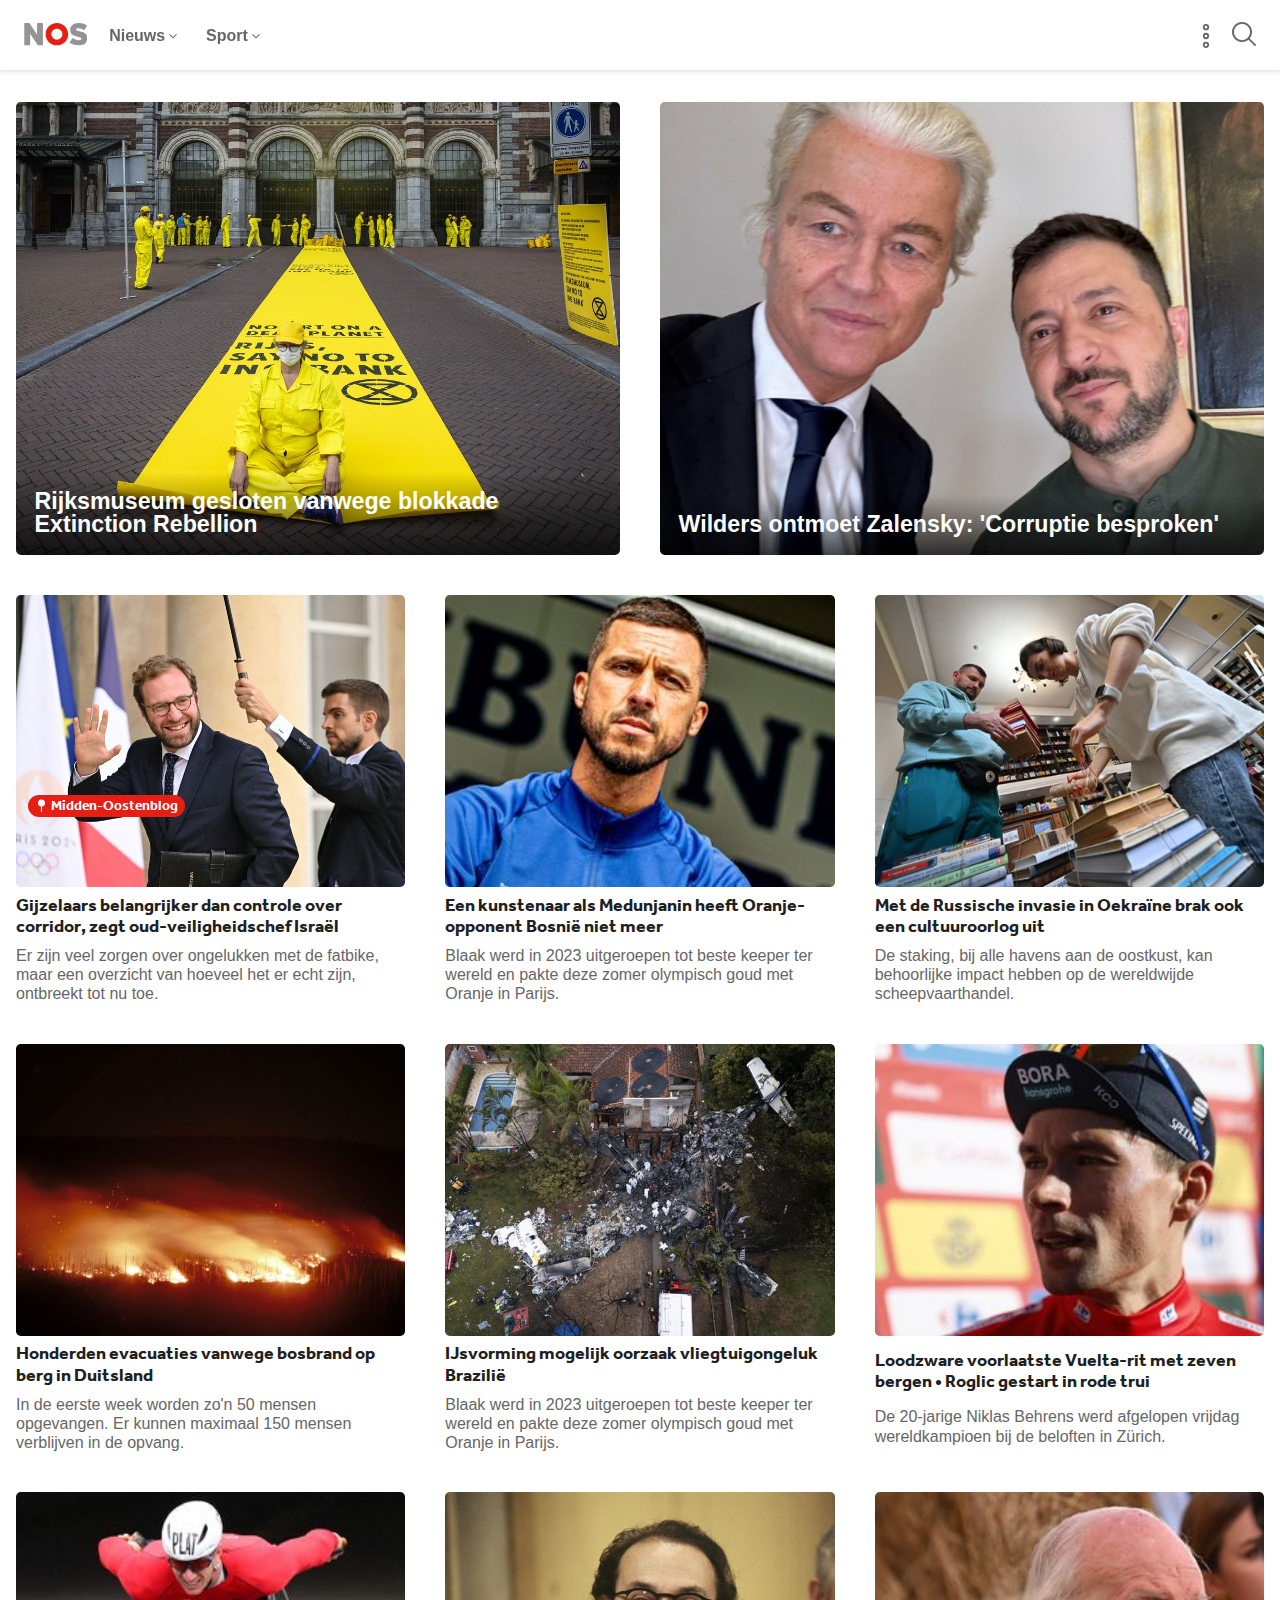
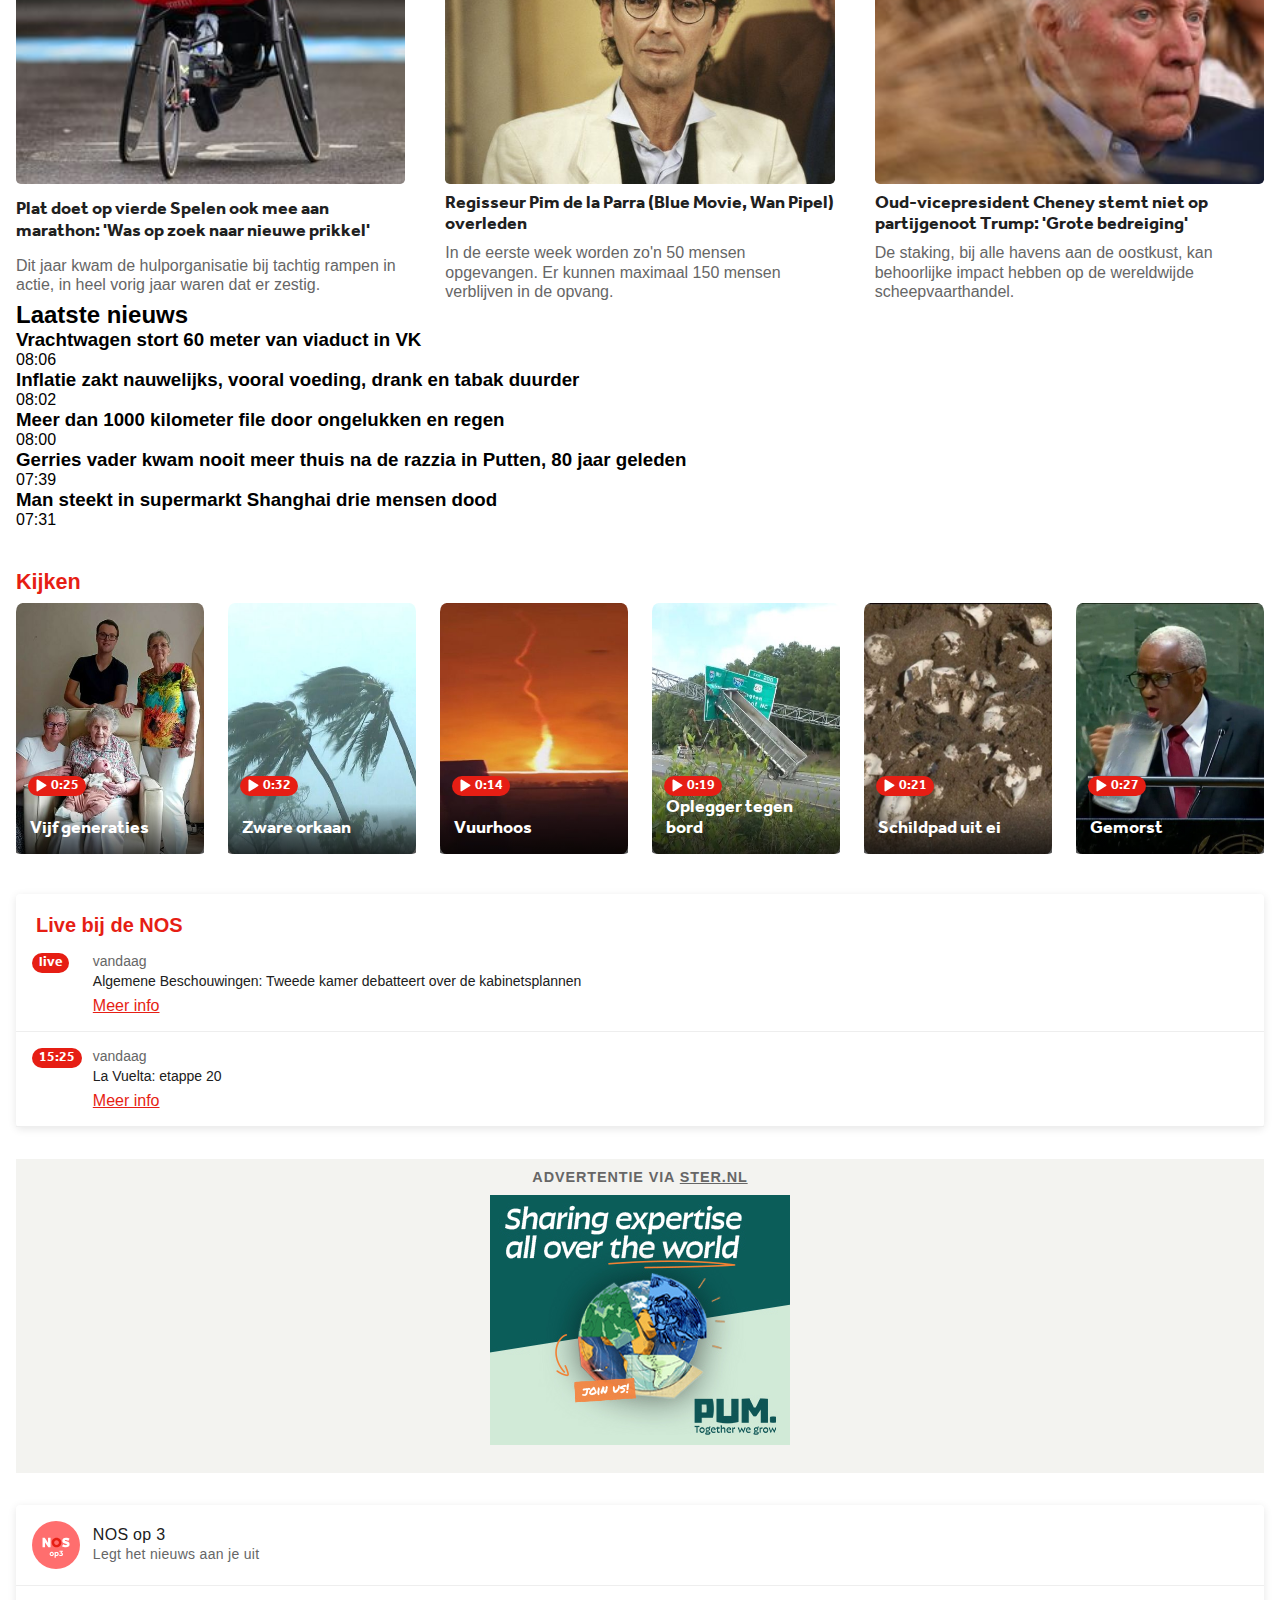
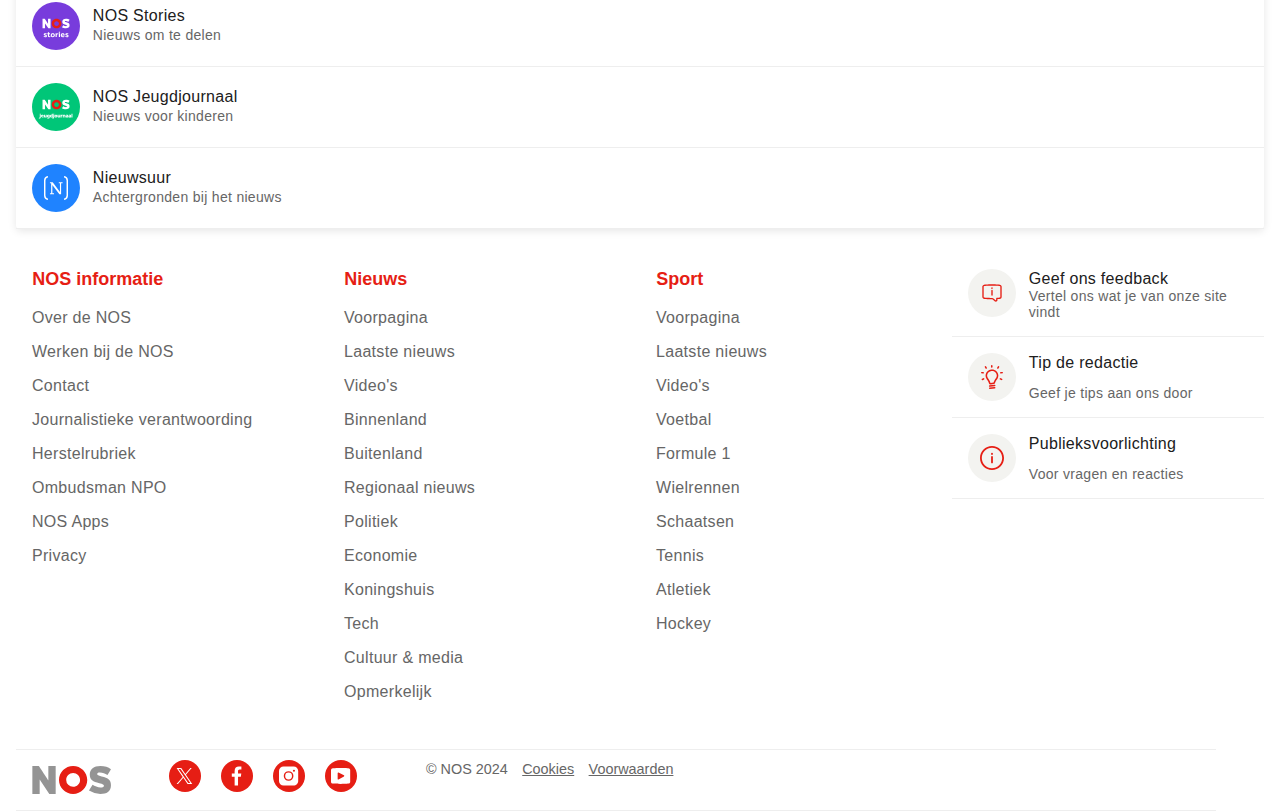
==== oefening.html @ d9c8d331 "weer dingen veranderd" ====
<!DOCTYPE html>
<html lang="nl">
<head>
    <meta charset="UTF-8">
    <meta name="author" content="Joep van der List" >
    <meta name="viewport" content="width=device-width, initial-scale=1.0">
    <link rel="stylesheet" href="styles/style.css">
    <link rel="stylesheet" href="styles/oefening.css">
    <script src="scripts/script.js" defer></script>
    <title>NOS Homepagina</title>
    <link href="https://static.nos.nl/img/favicon/favicon.ico" rel="shortcut icon">
</head>

<body>
    <header>
        <h1 class="visually-hidden">NOS</h1>
        <nav>
            <ul>
                <li>
                    <svg xmlns="http://www.w3.org/2000/svg" viewBox="0 0 79 28" aria-hidden="true"><g fill="none" fill-rule="evenodd"><path fill="currentColor" d="M78.94 18.93c0-5.31-2.57-6.91-9.32-8.54-3.46-.8-4.41-1.27-4.41-2.28 0-.96.53-1.66 2.76-1.66 2.72 0 5.1.93 7.48 2.55 0 0 3.15-5.01 3.49-5.87C76.2 1.12 72.92 0 68.35 0c-6.48 0-10.58 3.44-10.58 8.54 0 5.4 3.1 7.19 9.58 8.7 3.6.84 4.57 1.46 4.57 2.47 0 1.27-.85 1.74-3.5 1.74-2.49 0-5.9-1.36-7.85-2.71l-3.6 5.87a21.3 21.3 0 0 0 11.3 3.29c6.45 0 10.67-2.33 10.67-8.73"></path><path fill="#E61E14" d="M27 13.95C27 6.25 33.32 0 41.12 0s14.13 6.25 14.13 13.95S48.92 27.9 41.12 27.9 27 21.65 27 13.95m7.2 0c0-3.78 3.1-6.84 6.92-6.84 3.83 0 6.93 3.06 6.93 6.84s-3.1 6.84-6.93 6.84a6.89 6.89 0 0 1-6.93-6.84"></path><path fill="currentColor" d="M23.67 27.9V0h-7.33v14.35S6.88 0 6.82 0H.36v27.9h7.32V13.55l9.63 14.35z"></path></g></svg>
                </li>
                <li>
                    <button>Nieuws <svg xmlns="http://www.w3.org/2000/svg" viewBox="0 0 9 6" aria-hidden="true" class="sc-9d1a94f4-7 gypnLR"><path fill="currentColor" d="M4.179 4.865a.45.45 0 0 0 .606.034l.037-.034 3.045-3.08a.464.464 0 0 0 0-.65.45.45 0 0 0-.606-.034l-.037.034L4.5 3.89 1.776 1.135A.45.45 0 0 0 1.17 1.1l-.037.034a.464.464 0 0 0-.033.613l.033.037z"></path></svg></button>
                </li>
                <li>
                    <button>Sport<svg xmlns="http://www.w3.org/2000/svg" viewBox="0 0 9 6" aria-hidden="true" class="sc-9d1a94f4-7 gypnLR"><path fill="currentColor" d="M4.179 4.865a.45.45 0 0 0 .606.034l.037-.034 3.045-3.08a.464.464 0 0 0 0-.65.45.45 0 0 0-.606-.034l-.037.034L4.5 3.89 1.776 1.135A.45.45 0 0 0 1.17 1.1l-.037.034a.464.464 0 0 0-.033.613l.033.037z"></path></svg></button>
                </li>
            </ul>

            <ul>
                <li>
                    <svg xmlns="http://www.w3.org/2000/svg" viewBox="0 0 24 24" aria-hidden="true" class="sc-9d1a94f4-6 clptQJ"><path fill="currentColor" d="M3.13 8.87a3.13 3.13 0 1 1 0 6.26 3.13 3.13 0 0 1 0-6.26m8.87 0a3.13 3.13 0 1 1 0 6.26 3.13 3.13 0 0 1 0-6.26m8.87 0a3.13 3.13 0 1 1 0 6.26 3.13 3.13 0 0 1 0-6.26m-17.74 1.8a1.33 1.33 0 1 0 0 2.66 1.33 1.33 0 0 0 0-2.66m8.87 0a1.33 1.33 0 1 0 0 2.66 1.33 1.33 0 0 0 0-2.66m8.87 0a1.33 1.33 0 1 0 0 2.66 1.33 1.33 0 0 0 0-2.66"></path></svg>
                </li>
                <li>
                    <svg xmlns="http://www.w3.org/2000/svg" viewBox="0 0 24 24" aria-hidden="true" class="sc-9d1a94f4-5 hIPBis"><path fill="currentColor" fill-rule="nonzero" d="M10.04 0c5.545 0 10.04 4.495 10.04 10.04a10 10 0 0 1-2.333 6.435l5.99 5.992a.9.9 0 0 1-1.205 1.334l-.068-.061-5.992-5.99a10 10 0 0 1-6.432 2.33C4.495 20.08 0 15.585 0 10.04S4.495 0 10.04 0m0 1.8a8.241 8.241 0 0 0 0 16.48 8.241 8.241 0 0 0 0-16.48"></path></svg>
                </li>

            <!-- <ul>
                <li>
                    <a href="#">Voorpagina</a> 
                </li>
                <li>
                    <a href="#">Laatste nieuws</a> 
                </li>
                <li>
                    <a href="#">Video's</a>
                </li>
                <li>
                    <a href="#">Binnenland</a>
                </li>
                <li>
                    <a href="#">Buitenland</a>
                </li>
                <li>
                    <a href="#">Regionaal nieuws</a>
                </li>
                <li>
                    <a href="#">Politiek</a> 
                </li>
                <li>
                    <a href="#">Economie</a>
                </li>
                <li>
                    <a href="#">Koningshuis</a>
                </li>
                <li>
                    <a href="#">Tech</a>
                </li>
                <li>
                    <a href="#">Cultuur & media</a>
                </li>
                <li>
                    <a href="#">Opmerkelijk</a>
                </li>
            </ul>
            <ul>
                <li>
                    <a href="#">Voorpagina</a> 
                </li>
                <li>
                    <a href="#">Laatste nieuws</a> 
                </li>
                <li>
                    <a href="#">Video's</a>
                </li>
                <li>
                    <a href="#">Voetbal</a>
                </li>
                <li>
                    <a href="#">Formule 1</a>
                </li>
                <li>
                    <a href="#">Wielrennen</a>
                </li>
                <li>
                    <a href="#">Schaatsen</a> 
                </li>
                <li>
                    <a href="#">Tennis</a>
                </li>
                <li>
                    <a href="#">Atletiek</a>
                </li>
                <li>
                    <a href="#">Hockey</a>
                </li>
            </ul>
            <ul>
                <li>
                    <a href="#">Live</a>
                </li>
                <li>
                    <a href="#">Programma's</a>
                </li>
                <li>
                    <a href="#">Weer</a>
                </li>
            </ul>
        </nav> -->
    </header>

    <main>
        <!-- Alle artikelen -->
        <section>
            <ul>
                <!-- deel 1 -->
                <li>
                    <h2>Rijksmuseum gesloten vanwege blokkade Extinction Rebellion</h2>
                    <img src="images/rijksmuseum_nos.jpg" alt="Rijksmuseum gelsoten door Extinction Rebellion">
                </li>


                <!-- deel 2 -->
                <li>
                    <h2>Wilders ontmoet Zalensky: 'Corruptie besproken'</h2>
                    <img src="images/geertw_zelensky_kleiner.jpg" alt="Wilders samen met Zalensky">
                </li>

                <li>
                    <h2>Gijzelaars belangrijker dan controle over corridor, zegt oud-veiligheidschef Israël</h2>
                    <p>Er zijn veel zorgen over ongelukken met de fatbike, maar een overzicht van hoeveel het er echt zijn, ontbreekt tot nu toe.</p>
                    <p><svg xmlns="http://www.w3.org/2000/svg" viewBox="0 0 26 26"><path fill="currentColor" d="M13 1a7 7 0 0 1 1.17 13.9v10.6h-2.34V14.9A7 7 0 0 1 13 1"></path></svg>Midden-Oostenblog</p>
                    <img src="images/macron_nos.jpg" alt="oud-veiligheidschef Israël bij kaart van Gaza">
                </li>
                
                
                <!-- deel 3 -->
                <li>
                    <h2>Een kunstenaar als Medunjanin heeft Oranje-opponent Bosnië niet meer</h2>
                    <p>Blaak werd in 2023 uitgeroepen tot beste keeper ter wereld en pakte deze zomer olympisch goud met Oranje in Parijs.</p>
                    <img src="images/medunjanin_bosnie_nos.jpg" alt="Een foto van kunstenaar Medujanin"> 
                </li>

                <li>
                    <h2>Met de Russische invasie in Oekraïne brak ook een cultuuroorlog uit</h2>
                    <p>De staking, bij alle havens aan de oostkust, kan behoorlijke impact hebben op de wereldwijde scheepvaarthandel.</p>
                    <img src="images/rus_oek_nos.jpg" alt="Een foto van 2 mensen die boeken lezen" >
                </li>

                <li>
                    <h2>Honderden evacuaties vanwege bosbrand op berg in Duitsland</h2>
                    <p>In de eerste week worden zo'n 50 mensen opgevangen. Er kunnen maximaal 150 mensen verblijven in de opvang.</p>
                    <img src="images/bosbrand_du_nos.jpg" alt="hoge vlammen van de bosbrand" >
                </li>

                <li>
                    <h2>IJsvorming mogelijk oorzaak vliegtuigongeluk Brazilië</h2>
                    <p>Blaak werd in 2023 uitgeroepen tot beste keeper ter wereld en pakte deze zomer olympisch goud met Oranje in Parijs.</p>
                    <img src="images/vliegtuig_bra_nos.jpg" alt="Een kapot huis door het neerstorten van een vliegtuig">
                </li>

                <li>
                    <h2>Loodzware voorlaatste Vuelta-rit met zeven bergen • Roglic gestart in rode trui</h2>
                    <p>De 20-jarige Niklas Behrens werd afgelopen vrijdag wereldkampioen bij de beloften in Zürich.</p>
                    <img src="images/vuelta_rit_nos.jpg" alt="Roglic in de rode trui">
                </li>
            
                <li>
                    <h2>Plat doet op vierde Spelen ook mee aan marathon: 'Was op zoek naar nieuwe prikkel'</h2>
                    <p>Dit jaar kwam de hulporganisatie bij tachtig rampen in actie, in heel vorig jaar waren dat er zestig.</p>
                    <img src="images/plat_parspelen_nos.jpg" alt="Plat tijdens zijn marathon">
                </li>

                <li>
                    <h2>Regisseur Pim de la Parra (Blue Movie, Wan Pipel) overleden</h2>
                    <p>In de eerste week worden zo'n 50 mensen opgevangen. Er kunnen maximaal 150 mensen verblijven in de opvang.</p>
                    <img src="images/pim_de_la_parra_nos.jpg" alt="een foto van regisseur Pim de la Parra">
                </li>

                <li>
                    <h2>Oud-vicepresident Cheney stemt niet op partijgenoot Trump: 'Grote bedreiging'</h2>
                    <p>De staking, bij alle havens aan de oostkust, kan behoorlijke impact hebben op de wereldwijde scheepvaarthandel.</p>
                    <img src="images/vicepresident_nos.jpg" alt="Oud-vicepresident Cheney">
                </li>
            </ul>
        </section>

        <!-- Laatste Nieuws -->
        <section>
            <h2>Laatste nieuws</h2>
            <ul>
                <li>
                    <h3>Vrachtwagen stort 60 meter van viaduct in VK</h3>
                    <p>08:06</p>
                </li>
                
                <li>
                    <h3>Inflatie zakt nauwelijks, vooral voeding, drank en tabak duurder</h3>
                    <p>08:02</p>
                </li>
                
                <li>
                    <h3>Meer dan 1000 kilometer file door ongelukken en regen</h3>
                    <p>08:00</p>
                </li>

                <li>
                    <h3>Gerries vader kwam nooit meer thuis na de razzia in Putten, 80 jaar geleden</h3>
                    <p>07:39</p>
                </li>

                <li>
                    <h3>Man steekt in supermarkt Shanghai drie mensen dood</h3>
                    <p>07:31</p>
                </li>

            </ul>
        </section>

        <!-- Video's -->
        <section>
            <h2>Kijken</h2>
            <ul>
                <li>
                    <h2>Vijf generaties</h2>
                    <p><svg xmlns="http://www.w3.org/2000/svg" viewBox="0 0 26 26" aria-hidden="true"><path fill="currentColor" d="M22.3 11.76 5.34 1.23C4.33.61 3 1.31 3 2.47v21.06c0 1.16 1.33 1.86 2.33 1.24L22.3 14.24c.93-.58.93-1.9 0-2.47"></path></svg>0:25</p>
                    <img src="images/vid1_5gen_nos.jpg" alt="Een foto van een gezin">
                </li>
                <li>
                    <h2>Zware orkaan</h2>
                    <p><svg xmlns="http://www.w3.org/2000/svg" viewBox="0 0 26 26" aria-hidden="true"><path fill="currentColor" d="M22.3 11.76 5.34 1.23C4.33.61 3 1.31 3 2.47v21.06c0 1.16 1.33 1.86 2.33 1.24L22.3 14.24c.93-.58.93-1.9 0-2.47"></path></svg>0:32</p>
                    <img src="images/vid2_orkaan_nos.jpg" alt="Een oorkaan">
                </li>
                <li>
                    <h2>Vuurhoos</h2>
                    <p><svg xmlns="http://www.w3.org/2000/svg" viewBox="0 0 26 26" aria-hidden="true"><path fill="currentColor" d="M22.3 11.76 5.34 1.23C4.33.61 3 1.31 3 2.47v21.06c0 1.16 1.33 1.86 2.33 1.24L22.3 14.24c.93-.58.93-1.9 0-2.47"></path></svg>0:14</p>
                    <img src="images/vid3_vuurhoos_nos.jpg" alt="Vuurhoos">
                </li>
                <li>
                    <h2>Oplegger tegen bord</h2>
                    <p><svg xmlns="http://www.w3.org/2000/svg" viewBox="0 0 26 26" aria-hidden="true"><path fill="currentColor" d="M22.3 11.76 5.34 1.23C4.33.61 3 1.31 3 2.47v21.06c0 1.16 1.33 1.86 2.33 1.24L22.3 14.24c.93-.58.93-1.9 0-2.47"></path></svg>0:19</p>
                    <img src="images/vid4_tegen_bord_nos.jpg" alt="Gecrashde oplegger">
                </li>
                <li>
                    <h2>Schildpad uit ei</h2>
                    <p><svg xmlns="http://www.w3.org/2000/svg" viewBox="0 0 26 26" aria-hidden="true"><path fill="currentColor" d="M22.3 11.76 5.34 1.23C4.33.61 3 1.31 3 2.47v21.06c0 1.16 1.33 1.86 2.33 1.24L22.3 14.24c.93-.58.93-1.9 0-2.47"></path></svg>0:21</p>
                    <img src="images/vid5_schildpad_ei_nos.jpg" alt="Schildpad eieren op het strand">
                </li>  
                <li>
                    <h2>Gemorst</h2>
                    <p><svg xmlns="http://www.w3.org/2000/svg" viewBox="0 0 26 26" aria-hidden="true"><path fill="currentColor" d="M22.3 11.76 5.34 1.23C4.33.61 3 1.31 3 2.47v21.06c0 1.16 1.33 1.86 2.33 1.24L22.3 14.24c.93-.58.93-1.9 0-2.47"></path></svg>0:27</p>
                    <img src="images/vid6_gemorst.jpg" alt="Meneer die water uit een kan drinkt">
                </li>  
            </ul>
        </section>

        <!-- Live bij de NOS -->
        <section>
            <h2>Live bij de NOS</h2>
            <ul>
                <li>
                    <h3>Algemene Beschouwingen: Tweede kamer debatteert over de kabinetsplannen</h3>
                    <p>live</p>
                    <p>vandaag</p>
                    <a href="#">Meer info</a>
                </li>

            </ul>
            <ul>
                <li>
                    <h3>La Vuelta: etappe 20</h3>
                    <p>15:25</p>
                    <p>vandaag</p>
                    <a href="#">Meer info</a>
                </li>

            </ul>
        </section>

        <!-- Reclame -->
        <section>
            <ul>
                <li>
                    <h2>Advertentie via <a href="https://ster.nl">STER.NL</a></h2>
                </li>
                <li>
                    <img src="images/reclame_nos.jpg" alt="Reclame van PUM">
                </li>
            </ul>
        </section>

        <!-- Ander NOS nieuws -->
        <section>
            <ul>
                <li>   
                    <h2>Legt het nieuws aan je uit</h2>
                    <svg xmlns="http://www.w3.org/2000/svg" viewBox="0 0 60 60"><g fill="none" fill-rule="evenodd"><circle cx="30" cy="30" r="30" fill="#FF6E6E"></circle><path fill="#FFF" d="M24.674 42.545q.286 0 .507-.11.222-.111.375-.302.153-.19.227-.427t.074-.49q0-.255-.074-.491a1.2 1.2 0 0 0-.227-.422 1.15 1.15 0 0 0-.375-.296q-.222-.11-.507-.11c-.285 0-.361.036-.513.11a1.1 1.1 0 0 0-.375.296 1.4 1.4 0 0 0-.227.422 1.5 1.5 0 0 0-.079.49 1.5 1.5 0 0 0 .306.918q.15.191.375.301.228.111.513.111m-2.664-1.33q0-.548.196-1.029.195-.48.544-.839.348-.358.84-.564.49-.206 1.083-.206c.593 0 .754.069 1.078.206a2.5 2.5 0 0 1 1.378 1.404q.196.48.196 1.029t-.196 1.028q-.195.48-.544.84-.348.357-.834.569-.486.21-1.078.211c-.592.001-.756-.07-1.083-.211a2.54 2.54 0 0 1-1.384-1.409 2.7 2.7 0 0 1-.196-1.028m7.736 1.171q.295.2.876.2.56 0 .883-.374.321-.375.322-.998 0-.242-.058-.475a1.3 1.3 0 0 0-.18-.406.9.9 0 0 0-.317-.28q-.195-.105-.48-.105-.255 0-.45.095a1 1 0 0 0-.327.253 1.234 1.234 0 0 0-.27.771v1.319zm-1.511-3.641h1.458q.02.137.031.269l.022.269q.243-.306.623-.47.38-.162.792-.163.54 0 .951.211.412.211.687.565.274.353.412.812t.137.945q0 .686-.232 1.193a2.5 2.5 0 0 1-.602.833q-.37.327-.835.486t-.92.158q-.359 0-.59-.064a8 8 0 0 1-.423-.126v2.142h-1.511zm6.392 3.229q.328.285.67.438.344.153.756.153.486 0 .808-.264.323-.263.323-.738a.97.97 0 0 0-.249-.655q-.247-.285-.787-.285-.2 0-.375.037a1.5 1.5 0 0 0-.27.08l-.39-.623 1.7-1.741h-2.482v-1.32h4.184v1.088l-1.384 1.561q.792.148 1.2.665.406.517.406 1.298 0 .528-.217.94a2.1 2.1 0 0 1-.576.69q-.36.28-.829.428-.47.148-.977.148a3.7 3.7 0 0 1-1.326-.222 3.2 3.2 0 0 1-1.01-.601zm12.346-12.862c0-2.277-1.107-2.963-4.012-3.658-1.485-.348-1.897-.547-1.897-.978 0-.413.23-.712 1.188-.712 1.172 0 2.195.398 3.219 1.093 0 0 1.359-2.15 1.502-2.517C45.8 21.481 44.381 21 42.417 21c-2.79 0-4.555 1.474-4.555 3.66 0 2.318 1.337 3.08 4.126 3.726 1.551.364 1.964.629 1.964 1.059 0 .547-.363.746-1.502.746-1.073 0-2.541-.58-3.383-1.16l-1.551 2.517c1.204.795 3.003 1.408 4.868 1.408 2.773 0 4.59-.996 4.59-3.743"></path><path fill="#E61E14" d="M24.619 26.978c0-3.302 2.721-5.978 6.079-5.978s6.08 2.676 6.08 5.978-2.723 5.978-6.08 5.978-6.08-2.676-6.08-5.978m3.098 0c0-1.62 1.335-2.933 2.982-2.933s2.982 1.314 2.982 2.933c0 1.62-1.335 2.933-2.982 2.933s-2.982-1.313-2.982-2.933"></path><path fill="#FFF" d="M23.185 32.956V21h-3.151v6.149S15.961 21 15.935 21h-2.78v11.956h3.153v-6.149l4.142 6.15h2.736z"></path></g></svg>         
                    <a href="#">NOS op 3</a> 
                    
                <li>
                    <h2>Nieuws om te delen</h2>
                    <svg xmlns="http://www.w3.org/2000/svg" viewBox="0 0 60 60"><g fill="none" fill-rule="evenodd"><circle cx="30" cy="30" r="30" fill="#783CDC"></circle><path fill="#FFF" d="M15.132 42.408q.237.213.624.355.387.143.748.143.33 0 .547-.082a.31.31 0 0 0 .216-.314.3.3 0 0 0-.046-.168.44.44 0 0 0-.17-.142 2 2 0 0 0-.346-.137 12 12 0 0 0-.562-.162 4 4 0 0 1-.552-.188 2 2 0 0 1-.485-.29 1.3 1.3 0 0 1-.34-.416 1.2 1.2 0 0 1-.13-.568q0-.335.155-.604.155-.27.428-.467.275-.197.65-.305.376-.105.81-.106.62 0 1.084.137t.856.401l-.63.964a3.3 3.3 0 0 0-.541-.274 1.9 1.9 0 0 0-.686-.121q-.34 0-.495.096t-.155.259q0 .233.32.345t.866.254q.744.202 1.078.558.336.356.336.944 0 .396-.18.68-.181.285-.486.472a1.9 1.9 0 0 1-.69.279q-.388.09-.79.091-.65 0-1.228-.172t-.938-.528zm4.735-2.142h-.763V39.12h.763v-1.44h1.486v1.44H22.6v1.147h-1.247v1.878q0 .345.14.533.138.189.438.188a.9.9 0 0 0 .392-.076q.165-.075.31-.178l.598.893q-.702.549-1.527.549-.516 0-.867-.148a1.45 1.45 0 0 1-.567-.406q-.217-.258-.31-.624c-.093-.366-.093-.514-.093-.812zm6.098 2.508q.278 0 .495-.107a1.1 1.1 0 0 0 .366-.29q.15-.182.222-.41a1.57 1.57 0 0 0 0-.944 1.2 1.2 0 0 0-.222-.406 1.1 1.1 0 0 0-.366-.285 1.1 1.1 0 0 0-.495-.106 1.15 1.15 0 0 0-.5.106q-.223.106-.367.285-.144.177-.222.406a1.48 1.48 0 0 0 0 .944q.078.228.222.41.144.184.366.29.222.107.5.107m-2.6-1.28q0-.527.192-.989.19-.462.531-.807.34-.345.82-.543t1.058-.198 1.052.198.815.543a2.51 2.51 0 0 1 .722 1.797q0 .527-.19.99a2.5 2.5 0 0 1-.532.806q-.34.345-.815.548a2.6 2.6 0 0 1-1.052.203q-.578 0-1.058-.203a2.5 2.5 0 0 1-.82-.548 2.5 2.5 0 0 1-.531-.807 2.6 2.6 0 0 1-.191-.99m6.077-2.374h1.423l.052.598q.186-.244.51-.466.325-.224.842-.224.195 0 .335.02.14.021.273.072l-.237 1.288a1.8 1.8 0 0 0-.537-.07q-.526 0-.85.31-.326.309-.326.877v2.355h-1.485zm4.095 4.76h1.486v-4.76h-1.486zm-.051-5.461h1.589v-1.31h-1.59v1.31zm5.942 2.578a.8.8 0 0 0-.062-.31.9.9 0 0 0-.185-.289 1 1 0 0 0-.31-.218 1.05 1.05 0 0 0-.444-.086 1.1 1.1 0 0 0-.453.086q-.197.087-.325.218a.9.9 0 0 0-.196.29.8.8 0 0 0-.068.31zm1.3 2.365q-.083.051-.247.168a2.3 2.3 0 0 1-.429.228 4 4 0 0 1-.624.198q-.36.087-.825.086-.62 0-1.114-.187-.495-.189-.841-.523a2.2 2.2 0 0 1-.526-.807 2.9 2.9 0 0 1-.18-1.04q0-.498.17-.96t.49-.807.783-.553 1.053-.208q.588 0 1.032.203.443.203.748.563.303.36.459.863.154.502.154 1.101v.244h-3.446q.01.386.346.675t.923.29q.579 0 .94-.168a3 3 0 0 0 .525-.29zm1.444-.954q.238.213.625.355.387.143.748.143.33 0 .546-.082a.31.31 0 0 0 .217-.314.3.3 0 0 0-.046-.168.44.44 0 0 0-.17-.142 2 2 0 0 0-.346-.137 12 12 0 0 0-.562-.162 4 4 0 0 1-.552-.188 2 2 0 0 1-.485-.29 1.3 1.3 0 0 1-.34-.416 1.2 1.2 0 0 1-.13-.568q0-.335.155-.604.155-.27.428-.467c.273-.197.399-.233.65-.305q.376-.105.81-.106.62 0 1.083.137.464.137.857.401l-.63.964a3.3 3.3 0 0 0-.541-.274 1.9 1.9 0 0 0-.686-.121q-.34 0-.496.096-.154.096-.154.259 0 .233.32.345.318.111.866.254.743.202 1.078.558t.335.944q0 .396-.18.68t-.485.472a1.9 1.9 0 0 1-.691.279q-.387.09-.79.091-.65 0-1.227-.172a2.2 2.2 0 0 1-.939-.528zm4.801-13.295c0-2.277-1.107-2.963-4.012-3.658-1.485-.348-1.897-.547-1.897-.978 0-.413.23-.712 1.188-.712 1.172 0 2.195.398 3.219 1.093 0 0 1.359-2.15 1.502-2.517C45.8 21.481 44.381 21 42.417 21c-2.79 0-4.555 1.474-4.555 3.66 0 2.318 1.337 3.08 4.126 3.726 1.551.364 1.964.629 1.964 1.059 0 .547-.363.746-1.502.746-1.073 0-2.541-.58-3.383-1.16l-1.551 2.517c1.204.795 3.003 1.408 4.868 1.408 2.773 0 4.59-.996 4.59-3.743"></path><path fill="#E61E14" d="M24.619 26.978c0-3.302 2.721-5.978 6.079-5.978s6.08 2.676 6.08 5.978-2.723 5.978-6.08 5.978-6.08-2.676-6.08-5.978m3.098 0c0-1.62 1.335-2.933 2.982-2.933s2.982 1.314 2.982 2.933c0 1.62-1.335 2.933-2.982 2.933s-2.982-1.313-2.982-2.933"></path><path fill="#FFF" d="M23.185 32.956V21h-3.151v6.149S15.961 21 15.935 21h-2.78v11.956h3.153v-6.149l4.142 6.15h2.736z"></path></g></svg>
                    <a href="#">NOS Stories</a> 

                </li>
                <li>
                    <h2>Nieuws voor kinderen</h2>
                    <svg xmlns="http://www.w3.org/2000/svg" viewBox="0 0 60 60"><g fill="none" fill-rule="evenodd"><circle cx="30" cy="30" r="30" fill="#00C678"></circle><path fill="#FFF" fill-rule="nonzero" d="M10.963 39.262v-.931h-1.28v.931zM9.466 44.4q.434 0 .714-.13.279-.129.444-.364t.227-.553q.063-.318.063-.696V39.71H9.732v3.087q0 .273-.088.434-.087.16-.396.161a.6.6 0 0 1-.216-.042 2 2 0 0 1-.204-.098l-.44.805q.202.168.49.255.286.088.588.088m3.716-1.288q.246 0 .463-.038.216-.039.392-.091a2.5 2.5 0 0 0 .518-.221l-.371-.77a1.8 1.8 0 0 1-.389.161 1.9 1.9 0 0 1-.55.077q-.23 0-.388-.049a.7.7 0 0 1-.252-.13.5.5 0 0 1-.133-.171.6.6 0 0 1-.045-.175h2.226v-.224q0-.476-.127-.83a1.65 1.65 0 0 0-.346-.588 1.4 1.4 0 0 0-.518-.35 1.7 1.7 0 0 0-.634-.115q-.434 0-.759.154a1.6 1.6 0 0 0-.539.402 1.7 1.7 0 0 0-.319.567q-.104.32-.104.648 0 .825.482 1.285.484.458 1.393.458m.42-2.107h-1.168q0-.084.035-.175a.5.5 0 0 1 .104-.168.6.6 0 0 1 .182-.13.6.6 0 0 1 .26-.052.6.6 0 0 1 .444.182.5.5 0 0 1 .143.343m2.576 2.086q.091 0 .214-.021.123-.02.256-.07t.259-.133q.125-.084.224-.203l.041.336h1.142v-3.29H17.13v1.764q0 .105-.025.207a.5.5 0 0 1-.084.185q-.06.084-.154.133c-.094.049-.141.049-.234.049q-.26 0-.361-.147a.68.68 0 0 1-.101-.392V39.71h-1.184v2.079q0 .35.091.595t.249.402.375.231.476.074m4.145 1.393q.874 0 1.33-.406.455-.406.455-1.344v-2.821a4.7 4.7 0 0 0-.739-.203 4 4 0 0 0-.767-.07q-.42 0-.773.119-.354.12-.609.343t-.395.56-.14.763q0 .343.098.627.098.282.283.486.186.202.459.315t.623.112q.203 0 .413-.042a.76.76 0 0 0 .37-.189v.112q0 .385-.178.55t-.543.164a1.4 1.4 0 0 1-.437-.067 1.7 1.7 0 0 1-.402-.185l-.448.819q.315.203.672.28.356.077.728.077m.098-2.45a.53.53 0 0 1-.396-.161q-.157-.16-.157-.49 0-.16.038-.305a.7.7 0 0 1 .123-.248.6.6 0 0 1 .216-.168.7.7 0 0 1 .316-.063q.188 0 .378.063v.805q0 .294-.144.43a.52.52 0 0 1-.375.137zm3.486 1.057a1.2 1.2 0 0 0 .903-.427l.063.336h1.078v-4.669h-1.184v1.386a1.674 1.674 0 0 0-.517-.077q-.4 0-.725.133a1.623 1.623 0 0 0-.92.92 1.8 1.8 0 0 0-.127.69q0 .44.14.808t.407.592q.174.147.395.227t.486.081zm.343-1.015q-.295 0-.438-.178a.73.73 0 0 1-.143-.473q0-.399.199-.595a.7.7 0 0 1 .515-.196q.203 0 .384.063v.791q0 .28-.129.434-.13.154-.389.154zm3.555-2.814v-.931h-1.28v.931zM26.308 44.4q.434 0 .713-.13.28-.129.445-.364t.227-.553.063-.696V39.71h-1.183v3.087a.9.9 0 0 1-.087.434q-.087.16-.396.161a.6.6 0 0 1-.216-.042 1.5 1.5 0 0 1-.203-.098l-.441.805q.202.168.49.255.286.088.588.088m3.598-1.288q.391 0 .713-.137.323-.135.553-.374.232-.238.361-.556.13-.32.13-.69 0-.364-.13-.686a1.7 1.7 0 0 0-.36-.56 1.7 1.7 0 0 0-.553-.375 1.8 1.8 0 0 0-.715-.136q-.391 0-.713.136a1.65 1.65 0 0 0-.553.375 1.7 1.7 0 0 0-.361.56q-.13.322-.13.686 0 .37.13.69.13.318.36.556.231.239.553.374.322.137.715.137m0-1.036a.59.59 0 0 1-.47-.203.77.77 0 0 1-.174-.518q0-.315.174-.518a.59.59 0 0 1 .47-.203.59.59 0 0 1 .469.203.77.77 0 0 1 .174.518q0 .315-.174.518a.59.59 0 0 1-.47.203zm3.303 1.015q.091 0 .214-.021a1.4 1.4 0 0 0 .515-.203q.126-.084.223-.203l.042.336h1.141v-3.29h-1.183v1.764a1 1 0 0 1-.024.207.5.5 0 0 1-.084.185q-.06.084-.154.133c-.094.049-.141.049-.235.049q-.258 0-.36-.147a.68.68 0 0 1-.102-.392V39.71H32.02v2.079q0 .35.09.595.092.245.249.402.158.157.374.231.218.074.477.074zM37.04 43v-1.477q0-.847.77-.847.174 0 .343.042l.154-1.008a1 1 0 0 0-.179-.042 2 2 0 0 0-.242-.014.9.9 0 0 0-.5.136 1.3 1.3 0 0 0-.346.333l-.043-.413h-1.14V43zm2.652 0v-1.757q0-.105.025-.207a.5.5 0 0 1 .087-.185q.064-.084.169-.133c.105-.049.158-.049.265-.049q.224 0 .326.147a.68.68 0 0 1 .101.392V43h1.183v-2.072q0-.344-.09-.591a1.1 1.1 0 0 0-.252-.407 1 1 0 0 0-.382-.23 1.5 1.5 0 0 0-.48-.074q-.09 0-.213.021a1.4 1.4 0 0 0-.515.203 1 1 0 0 0-.224.203l-.041-.343h-1.142V43zm3.5.112q.336 0 .564-.091.228-.09.451-.329l.042.308h1.114v-1.988a1.5 1.5 0 0 0-.113-.612 1.2 1.2 0 0 0-.315-.441 1.3 1.3 0 0 0-.482-.267 2.1 2.1 0 0 0-.623-.087q-.589 0-.967.14a2.1 2.1 0 0 0-.587.308l.447.679q.148-.105.386-.185.238-.081.553-.081.09 0 .185.017a.6.6 0 0 1 .175.064q.08.045.133.126a.37.37 0 0 1 .052.206v.063a5 5 0 0 0-.213-.021 4 4 0 0 0-.256-.007q-.315 0-.602.077-.286.077-.503.227t-.343.378-.127.522c0 .294.033.358.099.486a.8.8 0 0 0 .252.305.9.9 0 0 0 .336.157q.18.046.343.046zm.511-.805q-.391 0-.392-.364 0-.161.14-.276.14-.117.434-.116.204 0 .322.028v.217q0 .147-.045.245c-.045.098-.069.118-.116.158a.4.4 0 0 1-.16.084.7.7 0 0 1-.182.024zm3.004.805q.335 0 .563-.091.227-.09.452-.329l.042.308h1.113v-1.988q0-.35-.112-.612a1.2 1.2 0 0 0-.316-.441 1.3 1.3 0 0 0-.483-.267 2.1 2.1 0 0 0-.623-.087q-.587 0-.965.14a2.1 2.1 0 0 0-.589.308l.449.679q.146-.105.384-.185.239-.081.553-.081.091 0 .186.017a.6.6 0 0 1 .175.064q.08.045.133.126a.37.37 0 0 1 .053.206v.063a3.439 3.439 0 0 0-.469-.028q-.315 0-.602.077-.288.077-.505.227t-.343.378-.126.522c0 .294.033.358.099.486a.8.8 0 0 0 .252.305.9.9 0 0 0 .335.157q.183.046.343.046zm.51-.805q-.391 0-.392-.364 0-.161.14-.276.141-.117.434-.116.204 0 .322.028v.217q0 .147-.045.245c-.045.098-.069.118-.115.158a.4.4 0 0 1-.162.084.7.7 0 0 1-.181.024zm3.34.693v-4.669h-1.183V43z"></path><path fill="#FFF" d="M46.973 29.113c0-2.277-1.107-2.963-4.012-3.658-1.485-.348-1.897-.547-1.897-.978 0-.413.23-.712 1.188-.712 1.172 0 2.195.398 3.219 1.093 0 0 1.359-2.15 1.502-2.517C45.8 21.481 44.381 21 42.417 21c-2.79 0-4.555 1.474-4.555 3.66 0 2.318 1.337 3.08 4.126 3.726 1.551.364 1.964.629 1.964 1.059 0 .547-.363.746-1.502.746-1.073 0-2.541-.58-3.383-1.16l-1.551 2.517c1.204.795 3.003 1.408 4.868 1.408 2.773 0 4.59-.996 4.59-3.743"></path><path fill="#E61E14" d="M24.619 26.978c0-3.302 2.721-5.978 6.079-5.978s6.08 2.676 6.08 5.978-2.723 5.978-6.08 5.978-6.08-2.676-6.08-5.978m3.098 0c0-1.62 1.335-2.933 2.982-2.933s2.982 1.314 2.982 2.933c0 1.62-1.335 2.933-2.982 2.933s-2.982-1.313-2.982-2.933"></path><path fill="#FFF" d="M23.185 32.956V21h-3.151v6.149S15.961 21 15.935 21h-2.78v11.956h3.153v-6.149l4.142 6.15h2.736z"></path></g></svg>
                    <a href="#">NOS Jeugdjournaal</a> 
                </li>
                <li>
                    <h2>Achtergronden bij het nieuws</h2>
                    <svg xmlns="http://www.w3.org/2000/svg" viewBox="0 0 60 60"><g fill="none" fill-rule="evenodd"><circle cx="30" cy="30" r="30" fill="#1F83FF"></circle><path fill="#FFF" d="M19.744 15.002a.15.15 0 0 1 .171.148v1.569a.14.14 0 0 1-.113.14 3.865 3.865 0 0 0-2.973 3.762v18.758a3.864 3.864 0 0 0 2.973 3.762.144.144 0 0 1 .113.14v1.57c0 .09-.081.162-.17.147A5.695 5.695 0 0 1 15 39.379V20.621a5.696 5.696 0 0 1 4.744-5.619m20.512 0A5.696 5.696 0 0 1 45 20.62v18.758a5.696 5.696 0 0 1-4.744 5.619.15.15 0 0 1-.172-.148V43.28c0-.067.048-.125.113-.14a3.864 3.864 0 0 0 2.974-3.762V20.621a3.864 3.864 0 0 0-2.974-3.762.144.144 0 0 1-.113-.14v-1.57a.15.15 0 0 1 .172-.147m-2.021 7.847v1.164H36.37V37.73h-2.134l-8.79-11.554v10.399h2.081v1.165H22.45v-1.165h1.486v-12.56h-1.512v-1.16H25.9l9.06 12.034c-.01-.08-.014-.907-.016-2.07V32.3l-.001-.272v-1.459l.001-.922c.002-2.062.008-4.16.01-5.11v-.25l.001-.096v-.178h-1.482v-1.164h4.76z"></path></g></svg>
                    <a href="#">Nieuwsuur</a> 
                </li>
            </ul>
        </section>

    </main>

    <footer>
        <!-- Feedback en extra info EN Nos informatie -->
        <section>
            <ul>
                <li>
                    <h2> Vertel ons wat je van onze site vindt</h2>
                    <div>
                        <svg xmlns="http://www.w3.org/2000/svg" width="20" height="18" fill="none"><path fill="currentColor" fill-rule="evenodd" d="m9.534.329 1.484-.003.854.005 1.183.019 1.066.03.649.026.598.03.551.034.673.054.35.034.412.049.282.044.08.004c1.03.07 1.875.83 1.953 1.813l.006.15v10.339c0 1.084-.928 1.937-2.054 1.967l-.17.026-.496.057-.519.046-.42.031-.504.031-.012.31-.003.37.001.207c.02 1.486-1.825 2.22-2.901 1.2l-.452-.424-.42-.384-.386-.34-.347-.294-.14-.114-.248-.192a4 4 0 0 0-.206-.144l-.066-.043-.018-.015-.002-.007-.812.002-.94-.006-.884-.012-.832-.018-1.147-.038-.7-.031-.65-.037-.56-.039-.668-.056-.371-.04-.37-.047-.094-.004c-1.03-.07-1.875-.83-1.953-1.813l-.006-.15V2.618c0-1.034.848-1.867 1.947-1.96l.072-.003.18-.034.237-.033.303-.034.374-.033.658-.047.768-.04.88-.036L6.74.37 8.254.34l1.28-.012Zm1.909 1.349-1.45-.002q-.228 0-.45.003l-1.266.012-1.496.027-1.283.039-1.078.05-.465.028-.582.046-.44.046-.116.015L2.47 2l-.11.004c-.4.034-.684.313-.684.614v10.34c0 .324.327.618.765.618l.113.01.244.032.455.05.638.053.855.056.662.034.713.028 1.169.033.845.015.9.01.998.001.06-.008.25-.006c.296-.004.662.173 1.17.556l.265.208.291.243.319.278.347.315.791.739c.23.218.627.06.623-.203a19 19 0 0 1 0-.443l.01-.384a7 7 0 0 1 .02-.322c.07-.753.159-1.045.787-1.076l.658-.037.3-.02.57-.043.436-.04.311-.037.193-.03.127-.012c.438 0 .765-.294.765-.618V2.617c0-.324-.327-.617-.765-.617l-.142-.016-.05-.01-.23-.034-.362-.042-.502-.047-.714-.051-.86-.046-.634-.025-.685-.021-1.124-.022-.814-.008ZM10 5.839c.339 0 .62.25.668.575l.007.1V11a.675.675 0 0 1-1.343.1l-.007-.1V6.514c0-.373.302-.675.675-.675m.668-2.006a.675.675 0 0 0-1.343.1v.351l.007.1a.675.675 0 0 0 1.343-.1v-.351z" clip-rule="evenodd"></path></svg>
                    </div>
                    <!-- Div element komt van de NOS website zelf af en is gebruikt voor de cirkel vorm achter de svg -->
                    <a href="#">Geef ons feedback</a> 
                </li>
                <li>
                    <h2>Geef je tips aan ons door</h2>
                    <div>
                        <svg xmlns="http://www.w3.org/2000/svg" width="24" height="24"><path fill="currentColor" d="M5.627 9.796C6.009 7.02 8.38 4.801 11.279 4.51c3.807-.383 7.082 2.468 7.082 6.108 0 1.161-.341 2.277-1.017 3.307a19 19 0 0 0-1.164 1.669c-.266.43-.496.846-.677 1.235-.16.342-.278.656-.35.932a1.82 1.82 0 0 1-1.543 1.346l-2.693.345c-.915.116-1.79-.435-2.014-1.296a6 6 0 0 0-.16-.512c-.21-.59-.525-1.23-.916-1.89a18 18 0 0 0-1.246-1.828.7.7 0 0 1-.096-.153 5.92 5.92 0 0 1-.858-3.976zm2.623 3.79c.319.443.637.923.935 1.426.435.736.79 1.456 1.036 2.144q.116.324.197.634c.029.112.155.192.293.174l2.693-.345c.109-.013.201-.096.234-.223q.146-.555.44-1.181c.207-.446.464-.911.76-1.388a20 20 0 0 1 1.225-1.758c.48-.735.736-1.575.736-2.452 0-2.752-2.474-4.906-5.358-4.616-2.18.22-3.979 1.902-4.266 3.991-.15 1.1.1 2.166.693 3.077l.011.018c.091.116.218.285.371.498zm1.567 8.228c-.428.053-.82-.237-.875-.648-.055-.41.247-.787.674-.84l4.97-.617c.427-.053.819.237.874.648.055.41-.247.787-.674.84l-4.97.617zm0 2.18c-.428.053-.82-.237-.875-.648-.055-.41.247-.787.674-.84l4.97-.617c.427-.053.819.237.874.648.055.41-.247.787-.674.84l-4.97.617zm2.726-21.923c0 .414-.35.75-.78.75-.432 0-.782-.336-.782-.75V.75c0-.414.35-.75.781-.75s.781.336.781.75zm8.45 6.515c-.426.069-.829-.207-.9-.616-.072-.408.215-.795.64-.863l1.357-.219c.425-.068.828.207.9.616a.756.756 0 0 1-.642.864l-1.356.218zm-.981 5.879a.734.734 0 0 1-.286-1.025.8.8 0 0 1 1.066-.274l1.192.66a.734.734 0 0 1 .286 1.024.8.8 0 0 1-1.067.275zM18.483 3.382a.8.8 0 0 1-1.066.274.733.733 0 0 1-.286-1.024l.687-1.144a.8.8 0 0 1 1.067-.275.734.734 0 0 1 .286 1.025zM3.266 7.107c.426.068.713.455.641.863-.071.409-.474.685-.9.616l-1.355-.218a.754.754 0 0 1-.641-.864c.071-.409.474-.684.9-.616zm-.059 6.059a.8.8 0 0 1 1.067.274.734.734 0 0 1-.286 1.025l-1.191.66a.8.8 0 0 1-1.067-.275.734.734 0 0 1 .286-1.024zM6.87 2.632a.733.733 0 0 1-.286 1.024.8.8 0 0 1-1.066-.275L4.83 2.237a.734.734 0 0 1 .287-1.024.8.8 0 0 1 1.066.275z"></path></svg>
                    </div>
                    <a href="#">Tip de redactie</a> 
                </li>
                <li>
                    <h2>Voor vragen en reacties</h2>
                    <div>
                        <svg xmlns="http://www.w3.org/2000/svg" width="24" height="24" viewBox="0 0 24 24"><path fill="currentColor" d="M12 0c6.627 0 12 5.373 12 12s-5.373 12-12 12S0 18.627 0 12 5.373 0 12 0m0 1.801C6.367 1.801 1.801 6.367 1.801 12S6.367 22.199 12 22.199c5.632 0 10.199-4.567 10.199-10.199S17.632 1.801 12 1.801m0 8.178a.9.9 0 0 1 .9.9v5.513a.9.9 0 0 1-1.8 0V10.88a.9.9 0 0 1 .9-.901m0-3.272a.9.9 0 0 1 .9.9v.446a.9.9 0 0 1-1.8 0v-.446a.9.9 0 0 1 .9-.9"></path></svg>
                    </div>
                    <a href="#">Publieksvoorlichting</a> 
                </li>
            </ul>

            <h2>NOS informatie</h2>
            <ul>
                <li>
                    <a href="#">Over de NOS</a> 
                </li>
                <li>
                    <a href="#">Werken bij de NOS</a> 
                </li>
                <li>
                    <a href="#">Contact</a>
                </li>
                <li>
                    <a href="#">Journalistieke verantwoording</a>
                </li>
                <li>
                    <a href="#">Herstelrubriek</a>
                </li>
                <li>
                    <a href="#">Ombudsman NPO</a>
                </li>
                <li>
                    <a href="#">NOS Apps</a> 
                </li>
                <li>
                    <a href="#">Privacy</a>
                </li>
            </ul>


            <h2>Nieuws</h2>
            <ul>
                <li>
                    <a href="#">Voorpagina</a> 
                </li>
                <li>
                    <a href="#">Laatste nieuws</a> 
                </li>
                <li>
                    <a href="#">Video's</a>
                </li>
                <li>
                    <a href="#">Binnenland</a>
                </li>
                <li>
                    <a href="#">Buitenland</a>
                </li>
                <li>
                    <a href="#">Regionaal nieuws</a>
                </li>
                <li>
                    <a href="#">Politiek</a> 
                </li>
                <li>
                    <a href="#">Economie</a>
                </li>
                <li>
                    <a href="#">Koningshuis</a>
                </li>
                <li>
                    <a href="#">Tech</a>
                </li>
                <li>
                    <a href="#">Cultuur & media</a>
                </li>
                <li>
                    <a href="#">Opmerkelijk</a>
                </li>
            </ul>


            <h2>Sport</h2>
            <ul>
                <li>
                    <a href="#">Voorpagina</a> 
                </li>
                <li>
                    <a href="#">Laatste nieuws</a> 
                </li>
                <li>
                    <a href="#">Video's</a>
                </li>
                <li>
                    <a href="#">Voetbal</a>
                </li>
                <li>
                    <a href="#">Formule 1</a>
                </li>
                <li>
                    <a href="#">Wielrennen</a>
                </li>
                <li>
                    <a href="#">Schaatsen</a> 
                </li>
                <li>
                    <a href="#">Tennis</a>
                </li>
                <li>
                    <a href="#">Atletiek</a>
                </li>
                <li>
                    <a href="#">Hockey</a>
                </li>
            </ul>


        </section>


        <!-- Nos logo, social media en Copyright en cookies -->
        <section>
            <svg xmlns="http://www.w3.org/2000/svg" viewBox="0 0 79 28" aria-label="Link naar de homepage"><g fill="none" fill-rule="evenodd"><path fill="currentColor" d="M78.94 18.93c0-5.31-2.57-6.91-9.32-8.54-3.46-.8-4.41-1.27-4.41-2.28 0-.96.53-1.66 2.76-1.66 2.72 0 5.1.93 7.48 2.55 0 0 3.15-5.01 3.49-5.87C76.2 1.12 72.92 0 68.35 0c-6.48 0-10.58 3.44-10.58 8.54 0 5.4 3.1 7.19 9.58 8.7 3.6.84 4.57 1.46 4.57 2.47 0 1.27-.85 1.74-3.5 1.74-2.49 0-5.9-1.36-7.85-2.71l-3.6 5.87a21.3 21.3 0 0 0 11.3 3.29c6.45 0 10.67-2.33 10.67-8.73"></path><path fill="#E61E14" d="M27 13.95C27 6.25 33.32 0 41.12 0s14.13 6.25 14.13 13.95S48.92 27.9 41.12 27.9 27 21.65 27 13.95m7.2 0c0-3.78 3.1-6.84 6.92-6.84 3.83 0 6.93 3.06 6.93 6.84s-3.1 6.84-6.93 6.84a6.89 6.89 0 0 1-6.93-6.84"></path><path fill="currentColor" d="M23.67 27.9V0h-7.33v14.35S6.88 0 6.82 0H.36v27.9h7.32V13.55l9.63 14.35z"></path></g></svg>
    
            <ul>
                <li>
                    <a href="#"><svg xmlns="http://www.w3.org/2000/svg" width="24" height="24" viewBox="0 0 24 24"><path fill="currentColor" d="M13.647 10.469 20.932 2h-1.726L12.88 9.353 7.827 2H2l7.64 11.12L2 22h1.726l6.68-7.765L15.743 22h5.828zm-2.365 2.748-.774-1.107-6.16-8.81H7l4.971 7.11.774 1.107 6.462 9.242h-2.652z"></path></svg></a>
                </li>
                <li>
                    <a href="#"><svg xmlns="http://www.w3.org/2000/svg" width="24" height="24" viewBox="0 0 24 24"><path fill="currentColor" d="M6 13.053v-4.27h3.542V5.64q0-2.682 1.444-4.16Q12.431-.001 14.833 0 16.875 0 18 .173v3.808h-2.18q-1.195 0-1.612.519-.416.519-.416 1.558v2.726h4.07l-.543 4.269h-3.527V24h-4.25V13.053z"></path></svg></a>
                </li>
                <li>
                    <a href="#"><svg xmlns="http://www.w3.org/2000/svg" width="24" height="24" viewBox="0 0 24 24"><path fill="currentColor" d="M18.704 6.82a1.33 1.33 0 1 1 0-2.66 1.33 1.33 0 0 1 0 2.66M12 18.063A6.07 6.07 0 0 1 5.937 12 6.07 6.07 0 0 1 12 5.936 6.07 6.07 0 0 1 18.064 12 6.07 6.07 0 0 1 12 18.063M18.3 0H5.7A5.706 5.706 0 0 0 0 5.7v12.6C0 21.443 2.557 24 5.7 24h12.6c3.143 0 5.7-2.557 5.7-5.7V5.7C24 2.557 21.443 0 18.3 0M12 7.736A4.27 4.27 0 0 0 7.737 12 4.27 4.27 0 0 0 12 16.264 4.27 4.27 0 0 0 16.263 12 4.27 4.27 0 0 0 12 7.737"></path></svg></a>
                </li>
                <li>
                    <a href="#"><svg xmlns="http://www.w3.org/2000/svg" width="24" height="24" viewBox="0 0 24 24"><path fill="currentColor" d="m16.249 12.484-6.855 3.787c-.485.269-1.07-.097-1.07-.67V8.399c0-.558.56-.926 1.043-.685l6.854 3.416c.54.268.556 1.062.028 1.354M22.08 2.478s-2.152-.513-10.093-.476c-8.779.04-10.067.476-10.067.476C.86 2.478 0 3.331 0 4.382V19.62c0 1.05.86 1.904 1.92 1.904 0 0 2.565.481 10.067.476 7.862-.005 10.093-.476 10.093-.476 1.06 0 1.92-.853 1.92-1.904V4.382c0-1.051-.86-1.904-1.92-1.904"></path></svg></a>
                </li>
            </ul>

            <ul>
                <li>
                    <p>© NOS 2024</p> 
                </li>
                <li>
                    <a href="#">Cookies</a>
                </li>
                <li>
                    <a href="#">Voorwaarden</a>
                </li>
            </ul>
        </section>

    </footer>

</body>
</html>
---- styles/style.css ----
@font-face {
	font-family: EffraBold;
	src: url("../fonts/EffraBold.woff") format("woff");
}

/**************/
/* CSS REMEDY */
/**************/

*, *::after, *::before {
  box-sizing:border-box;  
  margin: 0;
}

:focus{
    outline: var(--rood) solid 2px;
}


/*********************/
/* CUSTOM PROPERTIES */
/*********************/
:root {
	/* startje */
    color-scheme:light dark ;

	--color-text:light-dark(#202020, #d6d6d6);
    --grijze-text: light-dark(#666666, #949494);
    --grijze-achtergrond: #F3F3F0;
    --nos-logo-grijs: #949494;
    --border-lijn: #eeeeee;
    --div-zwart: #2222224D;
	--background-color:light-dark(#ffffff,#202020) ;
    --wit-vulling: #ffffff;
    --rood:light-dark(#E61E14,#e22f26);
	--font-body-family: "EffraBold"
}




body{
    /* font-family: "EffraBold"; */
    font-family: "Helvetica Neue", Helvetica, Arial, sans-serif;
    /* Let op lettertypen */
    padding: 0;
    margin: 0;
    background-color: var(--background-color);
}


img {
    width: 100%;
}

header{
    display: block;
    height: 4.375em;
    width: 100%;
    padding: 0.5em;
    background-color: var(--background-color);
    position: sticky;
    top: 0%;
    z-index: 10;
    margin: 0;
    box-shadow: rgba(0, 0, 0, 0.12) 0px 0.125rem 0.25rem 0px;
}



@media (width < 47.5em) {

    nav{
        display: flex;
        align-items: center;
        justify-content: space-between;
        width: 100%;
        padding-top: 0.9em;
    }

    nav ul{
        display: flex;
        align-items: center;
        justify-content: center;
        gap: 1em;
        padding: 0 1em;
    }

    nav button{
        border: none;
        background-color: transparent;
        display: flex;
        align-items: center;
        color: var(--grijze-text);
        font-size: 1em;
        font-weight: 590;
    }

    nav button svg{
        height: 0.4em;
        padding-left: 0.2em;
    }


    nav ul:nth-of-type(1) li:nth-of-type(1) svg{
        color: var(--nos-logo-grijs);
        width: auto;
        height: 0.85em;
    }
    


    nav ul:nth-of-type(2) svg{
        color: var(--grijze-text);
        width: 1.5em;
    }

    nav ul:nth-of-type(2) li:nth-of-type(1){
        rotate: 90deg;
    }

    ul{
        padding: 0;
        list-style-type: none;
    }




    /**********/
    /* FOOTER */
    /**********/

    footer{
        margin: 0;
    }

    /* Samengevoegde section */

    /* Feedback en extra info  */
    footer section:nth-of-type(1) ul:nth-of-type(1){
        margin-top: 2em;
        margin-bottom: 1em;   
        border-top: 1px solid var(--border-lijn);
    }

    footer section:nth-of-type(1) ul:nth-of-type(1) li{
        display: grid;
        grid-template-columns: 3.8em 1fr;
        padding: 1em;
        border-bottom: 1px solid var(--border-lijn);
        letter-spacing: 0.01875em;
    }
    /* Docent had hier gezegd dat ik 2 rows moest gebruiken, maar na er met 
    Bahaa naar gekekn tehebben zei Bahaa dat in dit geval de code zo goed was */

    footer section:nth-of-type(1) ul:nth-of-type(1) h2{
        grid-row-start: 1;
        grid-column-start: 2;
        z-index: 1;
        justify-self: start;
        align-self: end;
        margin: 0;
        font-weight: 500;
        font-size: 0.875em;
        padding-bottom: 0.5em;
        color: var(--grijze-text);
    }

    footer section:nth-of-type(1) ul:nth-of-type(1) a{
        grid-row-start: 1;
        grid-column-start: 2;
        z-index: 1;
        justify-self: start;
        align-self: start;
        margin: 0;
        font-weight: 500;
        font-size: 1em;
        line-height: 1.2em;
        padding-top: 0.25em;
        color: var(--color-text);
        text-decoration: none;
    }


    footer section:nth-of-type(1) ul:nth-of-type(1)  div{
        display: flex;
        justify-content: center;
        align-items: center;
        width: 3em;
        height: 3em;
        border-radius: 50%;
        background-color: var(--grijze-achtergrond);
    }


    footer section:nth-of-type(1) ul:nth-of-type(1) svg{
        /* width: 3em;
        height: 3em;
        grid-row-start: 1;
        grid-column-start: 1;
        z-index: 1;
        justify-self: start;
        align-self: end;
        margin: 0; */
        color: var(--rood);
    }



    /* Nos informatie */
    footer section:nth-of-type(1) ul:nth-of-type(2){
        margin: 0;
        padding-bottom: 2em;
    }

    footer section:nth-of-type(1) h2{
        color: var(--rood);
        font-size: 1.125em;
        margin: 0.9em;
    }

    footer section:nth-of-type(1) ul:nth-of-type(n+ 2){
        margin: 0 1em;
    }

    footer section:nth-of-type(1) ul:nth-of-type(n+ 2) li{
        margin-bottom: 1em;
    }

    footer section:nth-of-type(1) ul:nth-of-type(n+ 2) a{
        text-decoration: none;
        letter-spacing: 0.01875em;
        font-weight: 500;
        color: var(--grijze-text);
    }

    footer section:nth-of-type(1) ul:nth-of-type(n+ 3){
        position: absolute;
        left: -999em;
    }

    /* Nos logo social media  */
    footer section:nth-of-type(2) {
        margin: 0;
        display: flex;
        flex-direction: column;
        padding: 2em 0 0 0;
        border-bottom: 1px solid var(--border-lijn);
        border-top: 1px solid var(--border-lijn);
    }

    footer section:nth-of-type(2) > svg{
        height: 1.75em;
        color: var(--nos-logo-grijs);
    }

    footer section:nth-of-type(2) ul:nth-of-type(1){
        display: flex;
        margin: 1em 0;
        justify-content: center;
        padding-bottom: 0.5em;
        border-bottom: 1px solid var(--border-lijn);
    }


    footer section:nth-of-type(2) ul:nth-of-type(1) li a{
        padding: 0px;
        display: flex;
        justify-content: center;
        align-items: center;
        width: 2em;
        height: 2em;
        border-radius: 50%;
        color: var(--wit-vulling);
        flex: 0 0 auto;
        margin: 0.625em;
        background-color: var(--rood);
    }

    footer section:nth-of-type(2) ul:nth-of-type(1) li svg{
        color: var(--wit-vulling);
        width: 1.2em;
    }


    /* Copyright en cookies */
    footer section:nth-of-type(2) ul:nth-of-type(2){
        display: flex;
        gap: 1em;
        padding-left: 1.1em;
        margin-top: 0.5em;
        margin-bottom: 2em;   
        font-size: 0.9em;
        color: var(--grijze-text);
        font-weight: 400;
    }

    footer section:nth-of-type(2) ul:nth-of-type(2) a{
        color: var(--grijze-text);
    }

}

	/**********************************************************************************/
									/* MIDDEL SCHERM */
	/**********************************************************************************/


@media (width >= 47.5em) {
    nav{
        display: flex;
        align-items: center;
        justify-content: space-between;
        width: 100%;
        padding-top: 0.9em;
    }

    nav ul{
        display: flex;
        align-items: center;
        justify-content: center;
        gap: 1em;
        padding: 0 1em;
    }

    nav button{
        border: none;
        background-color: transparent;
        display: flex;
        align-items: center;
        color: var(--grijze-text);
        font-size: 1em;
        font-weight: 590;
        transition: color 150ms ease-in-out;
    }

    nav button:hover{
        color: var(--rood);
    }

    nav button svg{
        height: 0.4em;
        padding-left: 0.2em;
    }


    nav ul:nth-of-type(1) li:nth-of-type(1) svg{
        color: var(--nos-logo-grijs);
        width: auto;
        height: 1.4em;
        transition:  150ms ease-in-out;
    }
    
    nav ul:nth-of-type(1) li:nth-of-type(1) svg:hover{
        scale: 1.05;
    }
    



    nav ul:nth-of-type(2) svg{
        color: var(--grijze-text);
        width: 1.5em;
    }

    nav ul:nth-of-type(2) li:nth-of-type(1){
        rotate: 90deg;
    }


    ul{
        padding: 0;
        list-style-type: none;
    }


    /**********/
    /* FOOTER */
    /**********/
    footer{
        margin: 0 1em;
    }

    /* Feedback en extra info */
    footer section:nth-of-type(1) {
        display: grid;
        grid-template-columns: 1fr 1fr 1fr 1fr;
    }

    footer section:nth-of-type(1) ul:nth-of-type(1){
        grid-column-start: 4;
        margin-bottom: 1em;   
    }

    footer section:nth-of-type(1) ul:nth-of-type(1) li{
        display: grid;
        grid-template-columns: 3.8em 1fr;
        padding: 1em;
        border-bottom: 1px solid var(--border-lijn);
        letter-spacing: 0.01875em;
    }
    /* Docent had hier gezegd dat ik 2 rows moest gebruiken, maar na er met 
    Bahaa naar gekekn tehebben zei Bahaa dat in dit geval de code zo goed was */

    footer section:nth-of-type(1) ul:nth-of-type(1) li:nth-of-type(1){
        padding:  0 1em 1em 1em;
    }

    footer section:nth-of-type(1) ul:nth-of-type(1) h2{
        grid-row-start: 1;
        grid-column-start: 2;
        z-index: 1;
        justify-self: start;
        align-self: end;
        margin: 0;
        font-weight: 500;
        font-size: 0.875em;
        padding-top: 1.4em;
        /* padding-bottom: 0.5em; */
        color: var(--grijze-text);
    }

    footer section:nth-of-type(1) ul:nth-of-type(1) a{
        grid-row-start: 1;
        grid-column-start: 2;
        z-index: 1;
        justify-self: start;
        align-self: start;
        margin: 0;
        font-weight: 500;
        font-size: 1em;
        line-height: 1.2em;
        /* padding-top: 0.25em; */
        color: var(--color-text);
        text-decoration: none;
        transition: color 150ms ease-in-out;
    }

    footer section:nth-of-type(1) ul:nth-of-type(1) a:hover{
        color: var(--rood);
        text-decoration: underline;
    }


    footer section:nth-of-type(1) ul:nth-of-type(1)  div{
        display: flex;
        justify-content: center;
        align-items: center;
        width: 3em;
        height: 3em;
        border-radius: 50%;
        background-color: var(--grijze-achtergrond);
    }

    footer section:nth-of-type(1) ul:nth-of-type(1) svg{
        color: var(--rood);
    }



    /* Nos informatie */
    footer section:nth-of-type(1) h2{
        color: var(--rood);
        font-size: 1.125em;
        margin: 0 0.9em;
    }

    footer section:nth-of-type(1) h2:nth-of-type(1){
        grid-column-start: 1;
        grid-row-start: 1;
    }

    footer section:nth-of-type(1) h2:nth-of-type(2){
        grid-column-start: 2;
        grid-row-start: 1;
    }
    footer section:nth-of-type(1) h2:nth-of-type(3){
        grid-column-start: 3;
        grid-row-start: 1;
    }

    footer section:nth-of-type(1) ul:nth-of-type(n+ 2){
        margin: 2.5em 1em 2em 1em;
        display: flex;
        flex-direction: column;
    }

    footer section:nth-of-type(1) ul:nth-of-type(n+ 2) li{
        margin-bottom: 1em;
    }

    footer section:nth-of-type(1) ul:nth-of-type(n+ 2) a{
        text-decoration: none;
        letter-spacing: 0.01875em;
        font-weight: 500;
        color: var(--grijze-text);
        transition: 150ms ease-in-out;
    }
    footer section:nth-of-type(1) ul:nth-of-type(n+ 2) a:hover{
        color: var(--rood);
        text-decoration: underline;
    }


    footer section:nth-of-type(1) ul:nth-of-type(2){
        grid-column-start: 1;
        grid-row-start: 1;
    }

    footer section:nth-of-type(1) ul:nth-of-type(3){
        grid-column-start: 2;
        grid-row-start: 1;
    }

    footer section:nth-of-type(1) ul:nth-of-type(4){
        padding-bottom: 2em;
        grid-column-start: 3;
        grid-row-start: 1;
    }


    /* Nos logo social media  EN  Copyright en cookies */
    footer section:nth-of-type(2){
        padding: 0 1em;
        display: flex;
        align-items: center;

        max-width: 75em;
        border-bottom: 1px solid var(--border-lijn);
        border-top: 1px solid var(--border-lijn);
    }

    footer section:nth-of-type(2) ul{
        display: flex;
        justify-content: space-between;
        margin-left: 3em;
    }

    footer section:nth-of-type(2) > svg{
        height: 1.75em;
        color: var(--nos-logo-grijs);
        transition: 150ms ease-in-out;
    }

    footer section:nth-of-type(2) > svg:hover{
        scale: 1.05;
    }

    footer section:nth-of-type(2) ul:nth-of-type(1){
        display: flex;
        /* margin: 1em 0; */
        justify-content: center;
        padding-bottom: 0.5em;
    }


    footer section:nth-of-type(2) ul:nth-of-type(1) li a{
        padding: 0px;
        display: flex;
        justify-content: center;
        align-items: center;
        width: 2em;
        height: 2em;
        border-radius: 50%;
        color: var(--wit-vulling);
        flex: 0 0 auto;
        margin: 0.625em;
        background-color: var(--rood);
        transition: 150ms ease-in-out;
    }

    footer section:nth-of-type(2) ul:nth-of-type(1) li a:hover{
        scale: 1.1;
    }

    footer section:nth-of-type(2) ul:nth-of-type(1) li svg{
        color: var(--wit-vulling);
        width: 1.2em;
    }

    

    /* Copyright en cookies */
    footer section:nth-of-type(2) ul:nth-of-type(2){
        display: flex;
        gap: 1em;
        padding-left: 1.1em;
        margin-top: 0.5em;
        margin-bottom: 2em;   
        font-size: 0.9em;
        color: var(--grijze-text);
        font-weight: 400;
    }

    footer section:nth-of-type(2) ul:nth-of-type(2) a{
        color: var(--grijze-text);
        transition: 150ms ease-in-out;
    }

    footer section:nth-of-type(2) ul:nth-of-type(2) a:hover{
        color: var(--rood);
        text-decoration: none;
    }
 
}






/*  */
.visually-hidden {
	clip: rect(0 0 0 0);
	clip-path: inset(50%);
	height: 1px;
	overflow: hidden;
	position: absolute;
	white-space: nowrap;
	width: 1px;
}




/* Voor de footer svg 2 en 3 */
/*text-size-adjust: 100%;
-webkit-tap-highlight-color: transparent;
-webkit-font-smoothing: antialiased;
text-rendering: optimizelegibility;
font-feature-settings: "liga", "kern";
font-family: "Helvetica Neue", Helvetica, Arial, sans-serif;
font-size: 1rem;
overflow-wrap: anywhere;
font-weight: 500;
line-height: 1.14;
width: 24;
height: 24;
box-sizing: border-box;
margin: 0px;
padding: 0px;
overflow-clip-margin: 1px;
color: rgb(230, 30, 20);*/


/* Footer NOS logo */
/*     line-height: 1.15;
    text-size-adjust: 100%;
    -webkit-tap-highlight-color: transparent;
    -webkit-font-smoothing: antialiased;
    text-rendering: optimizelegibility;
    font-feature-settings: "liga", "kern";
    font-family: "Helvetica Neue", Helvetica, Arial, sans-serif;
    font-size: 1rem;
    box-sizing: border-box;
    margin: 0px;
    padding: 0px;
    overflow-clip-margin: 1px;
    height: 1.75rem;
    color: rgb(148, 148, 148); */


	/* Social media logos */
	/*     line-height: 1.15;
    text-size-adjust: 100%;
    -webkit-tap-highlight-color: transparent;
    -webkit-font-smoothing: antialiased;
    text-rendering: optimizelegibility;
    font-feature-settings: "liga", "kern";
    font-family: "Helvetica Neue", Helvetica, Arial, sans-serif;
    font-size: 1rem;
    color: rgb(255, 255, 255);
    width: 24;
    height: 24;
    box-sizing: border-box;
    margin: 0px;
    padding: 0px;
    overflow-clip-margin: 1px;
    transform: scale(0.8); */



	




/****************/
/* JOUW STYLING */
/****************/

/* jouw code */

/* list stype type: none */
/*[aria-current= "page"] {
	font-size: 2em;
}*/


/* transition: transform 250ms ease-in-out; */
/* transform: perspective(1px) scale3d(1, 1, 1); */
/* Voor groter maken van fotos? */
---- styles/oefening.css ----
main section:nth-of-type(1) a {
	position:absolute;
	left:-9999em;
	
}

main section:nth-of-type(1) a:focus-visible {
	left:0em;
}

main section:nth-of-type(1) ul {
	margin:0;
	padding:0;
	list-style-type:none;
	
	display:grid;
	grid-template-columns:repeat(6, 1fr);
	gap:1em;
}


main section:nth-of-type(1) li img {
	grid-area:1/1;
	width:100%;
}



@media (width < 47.5em) {

	section:not(:first-of-type) {
		margin: 0 1em;
	}


	/* main section:nth-of-type(1) ul:not(li:first-of-type){
		margin: 0 1em;
	} */

	/* De 1e grote foto */
	main section:nth-of-type(1) li:nth-of-type(1) {
		grid-column:span 6;
		display:grid;
	}

	main section:nth-of-type(1) li:nth-of-type(1) img {
		grid-area:1/1;
	}

	main section:nth-of-type(1) li:nth-of-type(1) h2 {
		grid-area:1/1;
		z-index: 1;
		place-self:end start;
		color:var(--wit-vulling);
		padding: 0.8em 0.8em;
		line-height: 1em;
		font-size: 1.25em;
		background-image: linear-gradient(rgba(0, 0, 0, 0), rgba(0, 0, 0, 0.7));
		border-radius: 0.3em;
		width: 100%;
	}

	/* voor het verstoppen van de tekst op kleinscherm */
	main section:nth-of-type(1) li p:first-of-type{
		position: absolute;
		left: -999em;
	}

	/* De 2 middelgrote fotos */
	main section:nth-of-type(1) li:nth-of-type(2),
	main section:nth-of-type(1) li:nth-of-type(3) {
		grid-column:span 3;
		display:grid;
		padding-bottom: 1em;
	}

	main section:nth-of-type(1) li:nth-of-type(2) img,
	main section:nth-of-type(1) li:nth-of-type(3) img {
		grid-area:1/1;
		border-radius: 0.3em;
	}

	main section:nth-of-type(1) li:nth-of-type(2) h2,
	main section:nth-of-type(1) li:nth-of-type(3) h2 {
		color: var(--color-text);
		font-weight: 500;
		font-size: 0.875em;
		line-height: 1.2em;
		padding-top: 0.5em;
	}

	/* Margin op beide zodat er tussen geen extra ruimte komt */
	main section:nth-of-type(1) li:nth-of-type(2){
		margin-left: 1em;
	}

	/* Grid voor rode tag */
	main section:nth-of-type(1) li:nth-of-type(3){
		display: grid;
		margin-right: 1em;
	}

	main section:nth-of-type(1) li:nth-of-type(3) img{
		grid-row-start: 1;
		grid-column-start: 1;
	}

	main section:nth-of-type(1) li:nth-of-type(3) p:nth-of-type(2){
		grid-row-start: 1;
		grid-column-start: 1;
		z-index: 1;
		justify-self: start;
		align-self: end;
		display: flex;
		align-items: center;
		gap: 0.2em;
		color: var(--wit-vulling);
		font-family: EffraBold, Helvetica, Arial, sans-serif;
		font-size: 0.9em;
		font-weight: 100;
		line-height: 1em;
		margin: 0.8em;
		padding: 0.25em 0.5em;
		background-color: var(--rood);
		border-radius: 1.5em;
	}

	main section:nth-of-type(1) li:nth-of-type(3) p:nth-of-type(2) svg{
		height: 0.9em;
	}


	/* De kleine fotos */
	main section:nth-of-type(1) li:nth-of-type(n + 4) {
        grid-column: span 6;
        /* display: grid; */
        display: flex;
        grid-template-columns: 20% 1fr;
        gap: .5em;
        margin: 0 1em;
        padding-bottom: 0.9em;
        border-bottom: 1px solid var(--border-lijn);
        flex-direction: row-reverse;
        align-items: center;
		justify-content: flex-end;
	}

	main section:nth-of-type(1) li:nth-of-type(n + 4) img{
		border-radius: 3.5%;
		width: 100%;
		max-width: 6.5em;
		height: 4.9em;
		object-fit: cover;
		/* min-width: 6.5em; */
	}

	main section:nth-of-type(1) li:nth-of-type(n + 4) h2{
		color: var(--color-text);
		font-size: 0.875em;
		font-weight: 500;
		line-height: 1.2em;
	}

	/* Laatste nieuws */
	main section:nth-of-type(2){
		margin-top: 2em;
		margin-bottom: 2em;
		border-radius: 0.25rem;
		background-color: var(--background-color);
		box-shadow: rgba(0, 0, 0, 0.1) 0px 2px 8px 0px;
	}

	main section:nth-of-type(2) li{
		display: flex;
		flex-direction: column-reverse;
		border-bottom: 1px solid var(--border-lijn);
		padding: 1.5em 1em;
	}

	main section:nth-of-type(2) h2{
		color: var(--rood);
		font-size: 1.25em;
		padding: 1.5em 1em 0 1em;
	}
	


	/*dit zijn de videos*/
	main section:nth-of-type(3){
		display: flex;
		flex-direction: column;
		margin-top: 1.5em;
		margin-bottom: 1.5em;
	}

	main section:nth-of-type(3) h2{
		margin: 0;
		color: var(--rood);
		font-size: 1.125em;
	}

	main section:nth-of-type(3) ul {
		padding: 0;
		margin-top: 0.5em;
		gap: 1em;
		display: flex;
		overflow-x: auto;
		scroll-snap-type: x mandatory;
	} 

	main section:nth-of-type(3) li{
		display: grid;
		gap: 1em;
		min-width: 6em;
		scroll-snap-align: center;
	}

	main section:nth-of-type(3) li h2{
		grid-row-start: 1;
		grid-column-start: 1;
		z-index: 1;
		justify-self: start;
		align-self: end;
		margin: 0;
		padding: 0.8em 0.8em;
		color: var(--wit-vulling);
		font-family: EffraBold, Helvetica, Arial, sans-serif;
		font-size: 0.875em;
		font-weight: 100;
		line-height: 1.2em;
		background-image: linear-gradient(rgba(0, 0, 0, 0), rgba(0, 0, 0, 0.7));
		border-radius: 3.5%;
		width: 100%;
	}

	main section:nth-of-type(3) li p{
		grid-row-start: 1;
		grid-column-start: 1;
		z-index: 1;
		justify-self: start;
		align-self: center;
		display: flex;
		align-items: center;
		gap: 0.2em;
		color: var(--wit-vulling);
		font-family: EffraBold, Helvetica, Arial, sans-serif;
		font-size: 0.9em;
		font-weight: 100;
		line-height: 1.2em;
		margin: 1em 0.8em 0 0.8em;
		padding: 0.1em 0.5em;
		background-color: var(--rood);
		border-radius: 1.5em;
	}

	main section:nth-of-type(3) li svg{
		height: 0.9em;
	}


	main section:nth-of-type(3) li img{
		grid-row-start: 1;
		grid-column-start: 1;
		max-width: 15.2em;
		border-radius: 3.5%;
	}    

	/* Live bij de NOS */
	main section:nth-of-type(4){
		margin-top: 2em;
		margin-bottom: 2em;
		border-radius: 0.25rem;
		background-color: var(--background-color);
		box-shadow: rgba(0, 0, 0, 0.1) 0px 2px 8px 0px;
	}
	
	main section:nth-of-type(4) ul{
		border-bottom: 1px solid var(--border-lijn);
	}
	
	main section:nth-of-type(4) h2{
		color: var(--rood);
		font-size: 1.125em;
		padding: 1em 0 0 1em;
	}
	
	
	main section:nth-of-type(4) li{
		display: grid;
		grid-template-columns: 3.8em 1fr;
		padding: 1em;
	}
	
	main section:nth-of-type(4) ul p:first-of-type{
		grid-row-start: 1;
		grid-column-start: 1;
		z-index: 1;
		justify-self: start;
		align-self: end;
		display: flex;
		align-items: center;
		color: var(--wit-vulling);
		font-family: EffraBold, Helvetica, Arial, sans-serif;
		font-size: 0.9em;
		font-weight: 100;
		line-height: 1.2em;
		margin: 0;
		padding: 0.1em 0.5em;
		background-color: var(--rood);
		border-radius: 1.5em;
	}
	
	main section:nth-of-type(4) ul p:nth-of-type(2){
		grid-row-start: 1;
		grid-column-start: 2;
		z-index: 1;
		justify-self: start;
		align-self: start;
		margin: 0;
		font-weight: 500;
		font-size: 0.875em;
		line-height: 1.2em;
		color: var(--grijze-text);
	}
	
	main section:nth-of-type(4) ul h3{
		grid-row-start: 2;
		grid-column-start: 2;
		z-index: 1;
		justify-self: start;
		align-self: end;
		margin: 0;
		font-weight: 500;
		font-size: 0.875em;
		line-height: 1.2em;
		padding-bottom: 0.5em;
		color: var(--color-text);
	}
	
	main section:nth-of-type(4) ul a{
		grid-row-start: 3;
		grid-column-start: 2;
		z-index: 1;
		justify-self: start;
		align-self: end;
		margin: 0;
		color: var(--rood);
		font-weight: 500;
	}

	  /* Reclame */
	main section:nth-of-type(5){
		background-color: var(--grijze-achtergrond);
		display: block;
		margin-top: 2em;
		margin-bottom: 2em;
	}   
	
	main section:nth-of-type(5) h2{
		font-size: 0.9em;
		margin: 0.7em 0;
		text-transform: uppercase;
		letter-spacing: 0.0625em;
		color: var(--grijze-text);
	}   
	
	main section:nth-of-type(5) a{
		color: var(--grijze-text);
	}   
	
	main section:nth-of-type(5) ul {
		display: flex;
		flex-direction: column;
		align-items: center;
		padding: 0 0.875em 1.5em; 
	}
	
	
	/* Andere nieuws kanalen */
	main section:nth-of-type(6){
		margin-top: 2em;
		margin-bottom: 2.5em;
		border-radius: 0.25em;
		background-color: var(--background-color);
		box-shadow: rgba(0, 0, 0, 0.1) 0px 2px 8px 0px;
	}
	
	
	main section:nth-of-type(6) li{
		display: grid;
		grid-template-columns: 3.8em 1fr;
		padding: 1em;
		border-bottom: 1px solid var(--border-lijn);
		letter-spacing: 0.01875em;
	}
	
	main section:nth-of-type(6) h2{
		grid-row-start: 1;
		grid-column-start: 2;
		z-index: 1;
		justify-self: start;
		align-self: end;
		margin: 0;
		font-weight: 500;
		font-size: 0.875em;
		padding-bottom: 0.5em;
		color: var(--grijze-text);
	}
	
	
	
	main section:nth-of-type(6) a{
		grid-row-start: 1;
		grid-column-start: 2;
		z-index: 1;
		justify-self: start;
		align-self: start;
		margin: 0;
		font-weight: 500;
		font-size: 1em;
		line-height: 1.2em;
		padding-top: 0.25em;
		color: var(--color-text);
		text-decoration: none;
	}
	
	
	main section:nth-of-type(6) svg{
		width: 3em;
		height: 3em;
		grid-row-start: 1;
		grid-column-start: 1;
		z-index: 1;
		justify-self: start;
		align-self: end;
		margin: 0;
	}   
  

}


	/**********************************************************************************/
									/* MIDDEL SCHERM */
	/**********************************************************************************/


/* ">=" is gelijk aan of groter dan 47.5em */
@media (width >= 47.5em) {

	main section{
		margin: 0 1em;
	}

	main section:nth-of-type(1) ul{
		/* margin: 0 1em; */
		gap: 2.5em
	}

	main section:nth-of-type(1) li:nth-of-type(1),
	main section:nth-of-type(1) li:nth-of-type(2) {
		grid-column:span 3;
		display:grid;
		margin-top: 2em;
	}

	main section:nth-of-type(1) li:nth-of-type(1) img,
	main section:nth-of-type(1) li:nth-of-type(2) img {
		grid-area:1/1;
		border-radius: 0.3em;
	}

	/* Voor de foto groter maken */
	/* main section:nth-of-type(1) li:nth-of-type(1) img:hover,
	main section:nth-of-type(1) li:nth-of-type(2) img:hover {
		transform: perspective(1px) scale3d(1.04, 1.04, 1.04);
		overflow: hidden;
	} */


	main section:nth-of-type(1) li:nth-of-type(1) h2,
	main section:nth-of-type(1) li:nth-of-type(2) h2 {
		grid-area:1/1;
		z-index: 1;
		place-self:end start;
		color:var(--wit-vulling);
		margin: 0;
		padding: 0.8em 0.8em;
		/* font-family: EffraBold, Helvetica, Arial, sans-serif; */
		line-height: 1em;
		font-size: 1.45em;
		background-image: linear-gradient(rgba(0, 0, 0, 0), rgba(0, 0, 0, 0.7));
		border-radius: 0.3em;
		width: 100%;
	}

	main section:nth-of-type(1) li p:first-of-type{
		padding-top: 0.5em;
		font-size: 1em;
		font-weight: 350;
        line-height: 1.2em;
		color: var(--grijze-text);
	}

	main section:nth-of-type(1) li:nth-of-type(3){
		display: grid;
	}

	main section:nth-of-type(1) li:nth-of-type(3) img{
		grid-row-start: 1;
		grid-column-start: 1;
	}

	main section:nth-of-type(1) li:nth-of-type(3) p:nth-of-type(2){
		grid-row-start: 1;
		grid-column-start: 1;
		z-index: 1;
		justify-self: start;
		align-self: center;
		display: flex;
		align-items: center;
		gap: 0.2em;
		color: var(--wit-vulling);
		font-family: EffraBold, Helvetica, Arial, sans-serif;
		font-size: 0.9em;
		font-weight: 100;
		line-height: 1em;
        margin: 9em 0 0 0.8em;
		padding: 0.25em 0.5em;
		background-color: var(--rood);
		border-radius: 1.5em;
	}
	main section:nth-of-type(1) li:nth-of-type(3) p:nth-of-type(2) svg{
		height: 0.9em;
	}
	
	
	main section:nth-of-type(1) li:nth-of-type(n+ 3){
		grid-column:span 2;
		display:grid;
		grid-template-columns:none;
		/* margin: 0.8em; */
	}


	main section:nth-of-type(1) li:nth-of-type(n+ 3) img{
		grid-area:1/1;
		border-radius: 0.3em;
	}

	main section:nth-of-type(1) li:nth-of-type(n+ 3) h2{
		color: var(--color-text);
		font-size: 1.1em;
		font-weight: 500;
		line-height: 1.2em;
		font-family: EffraBold, Helvetica, Arial, sans-serif;
		padding-top: 0.5em;

		/* grid-area:1/1; */
		/* place-self:end start; */
		/* color:white; */
	}


	/***********************/
	/* DIT ZIJN DE VIDEO'S */
	/***********************/
	main section:nth-of-type(3){
		display: flex;
		flex-direction: column;
		margin-top: 2.5em;
		margin-bottom: 2.5em;
	}

	main section:nth-of-type(3) h2{
		margin: 0;
		color: var(--rood);
		font-size: 1.35em;
	}

	main section:nth-of-type(3) ul {
		padding: 0;
		margin-top: 0.5em;
		gap: 1.5em;
		display: flex;
		overflow-x: auto;
		scroll-snap-type: x mandatory;
	} 

	main section:nth-of-type(3) li{
		display: grid;
		gap: 1em;
		min-height: 12.2em;
		min-width: 9.1em;
		scroll-snap-align: center;
	}

	main section:nth-of-type(3) li h2{
		grid-row-start: 1;
		grid-column-start: 1;
		z-index: 1;
		justify-self: start;
		align-self: end;
		margin: 0;
		padding: 0.8em 0.8em;
		color: var(--wit-vulling);
		font-family: EffraBold, Helvetica, Arial, sans-serif;
		font-size: 1.1em;
		font-weight: 100;
		line-height: 1.2em;
		background-image: linear-gradient(rgba(0, 0, 0, 0), rgba(0, 0, 0, 0.7));
		border-radius: 3.5%;
		width: 100%;
	}

	main section:nth-of-type(3) li p{
		grid-row-start: 1;
		grid-column-start: 1;
		z-index: 1;
		justify-self: start;
		align-self: end;
		display: flex;
		align-items: center;
		gap: 0.2em;
		color: var(--wit-vulling);
		font-family: EffraBold, Helvetica, Arial, sans-serif;
		font-size: 0.9em;
		font-weight: 100;
		line-height: 1.2em;
		margin: 1em 0.8em 4em 0.8em;
		padding: 0.1em 0.5em;
		background-color: var(--rood);
		border-radius: 1.5em;
	}

	main section:nth-of-type(3) li svg{
		height: 0.9em;
	}


	main section:nth-of-type(3) li img{
		grid-row-start: 1;
		grid-column-start: 1;
		max-width: 15.2em;
		border-radius: 3.5%;
	}    

		/* Live bij de NOS */
	main section:nth-of-type(4){
		margin-top: 2em;
		margin-bottom: 2em;
		border-radius: 0.25rem;
		background-color: var(--background-color);
		box-shadow: rgba(0, 0, 0, 0.1) 0px 2px 8px 0px;
	}
	
	main section:nth-of-type(4) ul{
		border-bottom: 1px solid var(--border-lijn);
	}
	
	main section:nth-of-type(4) h2{
		color: var(--rood);
		font-size: 1.25em;
		padding: 1em 0 0 1em;
	}
	
	
	main section:nth-of-type(4) li{
		display: grid;
		grid-template-columns: 3.8em 1fr;
		padding: 1em;
	}
	
	main section:nth-of-type(4) ul p:first-of-type{
		grid-row-start: 1;
		grid-column-start: 1;
		z-index: 1;
		justify-self: start;
		align-self: end;
		display: flex;
		align-items: center;
		color: var(--wit-vulling);
		font-family: EffraBold, Helvetica, Arial, sans-serif;
		font-size: 0.9em;
		font-weight: 100;
		line-height: 1.2em;
		margin: 0;
		padding: 0.1em 0.5em;
		background-color: var(--rood);
		border-radius: 1.5em;
	}
	
	main section:nth-of-type(4) ul p:nth-of-type(2){
		grid-row-start: 1;
		grid-column-start: 2;
		z-index: 1;
		justify-self: start;
		align-self: start;
		margin: 0;
		font-weight: 500;
		font-size: 0.875em;
		line-height: 1.2em;
		color: var(--grijze-text);
	}
	
	main section:nth-of-type(4) ul h3{
		grid-row-start: 2;
		grid-column-start: 2;
		z-index: 1;
		justify-self: start;
		align-self: end;
		margin: 0;
		font-weight: 500;
		font-size: 0.875em;
		line-height: 1.2em;
		padding-bottom: 0.5em;
		color: var(--color-text);
	}
	
	main section:nth-of-type(4) ul a{
		grid-row-start: 3;
		grid-column-start: 2;
		z-index: 1;
		justify-self: start;
		align-self: end;
		margin: 0;
		color: var(--rood);
		font-weight: 500;
	}




	  /* Reclame */
	main section:nth-of-type(5){
		background-color: var(--grijze-achtergrond);
		display: block;
		margin-top: 2em;
		margin-bottom: 2em;
	}   
	
	main section:nth-of-type(5) h2{
		font-size: 0.9em;
		margin: 0.7em 0;
		text-transform: uppercase;
		letter-spacing: 0.0625em;
		color: var(--grijze-text);
	}   
	
	main section:nth-of-type(5) a{
		color: var(--grijze-text);
		transition: 150ms ease-in-out;
	} 

	main section:nth-of-type(5) a:hover{
		color: var(--rood);
		text-decoration: underline;
	}
	
	main section:nth-of-type(5) ul {
		display: flex;
		flex-direction: column;
		align-items: center;
		padding: 0 0.875em 1.5em; 
	}

	
	
	/* Andere nieuws kanalen */
	main section:nth-of-type(6){
		margin-top: 2em;
		margin-bottom: 2.5em;
		border-radius: 0.25em;
		background-color: var(--background-color);
		box-shadow: rgba(0, 0, 0, 0.1) 0px 2px 8px 0px;
	}
	
	
	main section:nth-of-type(6) li{
		display: grid;
		grid-template-columns: 3.8em 1fr;
		padding: 1em;
		border-bottom: 1px solid var(--border-lijn);
		letter-spacing: 0.01875em;
	}
	
	main section:nth-of-type(6) h2{
		grid-row-start: 1;
		grid-column-start: 2;
		z-index: 1;
		justify-self: start;
		align-self: end;
		margin: 0;
		font-weight: 500;
		font-size: 0.875em;
		padding-bottom: 0.5em;
		color: var(--grijze-text);
	}
	
	
	
	main section:nth-of-type(6) a{
		grid-row-start: 1;
		grid-column-start: 2;
		z-index: 1;
		justify-self: start;
		align-self: start;
		margin: 0;
		font-weight: 500;
		font-size: 1em;
		line-height: 1.2em;
		padding-top: 0.25em;
		color: var(--color-text);
		text-decoration: none;
		transition: 150ms ease-in-out;
	}

	main section:nth-of-type(6) a:hover{
		color: var(--rood);
		text-decoration: underline;
	}
	
	
	main section:nth-of-type(6) svg{
		width: 3em;
		height: 3em;
		grid-row-start: 1;
		grid-column-start: 1;
		z-index: 1;
		justify-self: start;
		align-self: end;
		margin: 0;
	} 

}
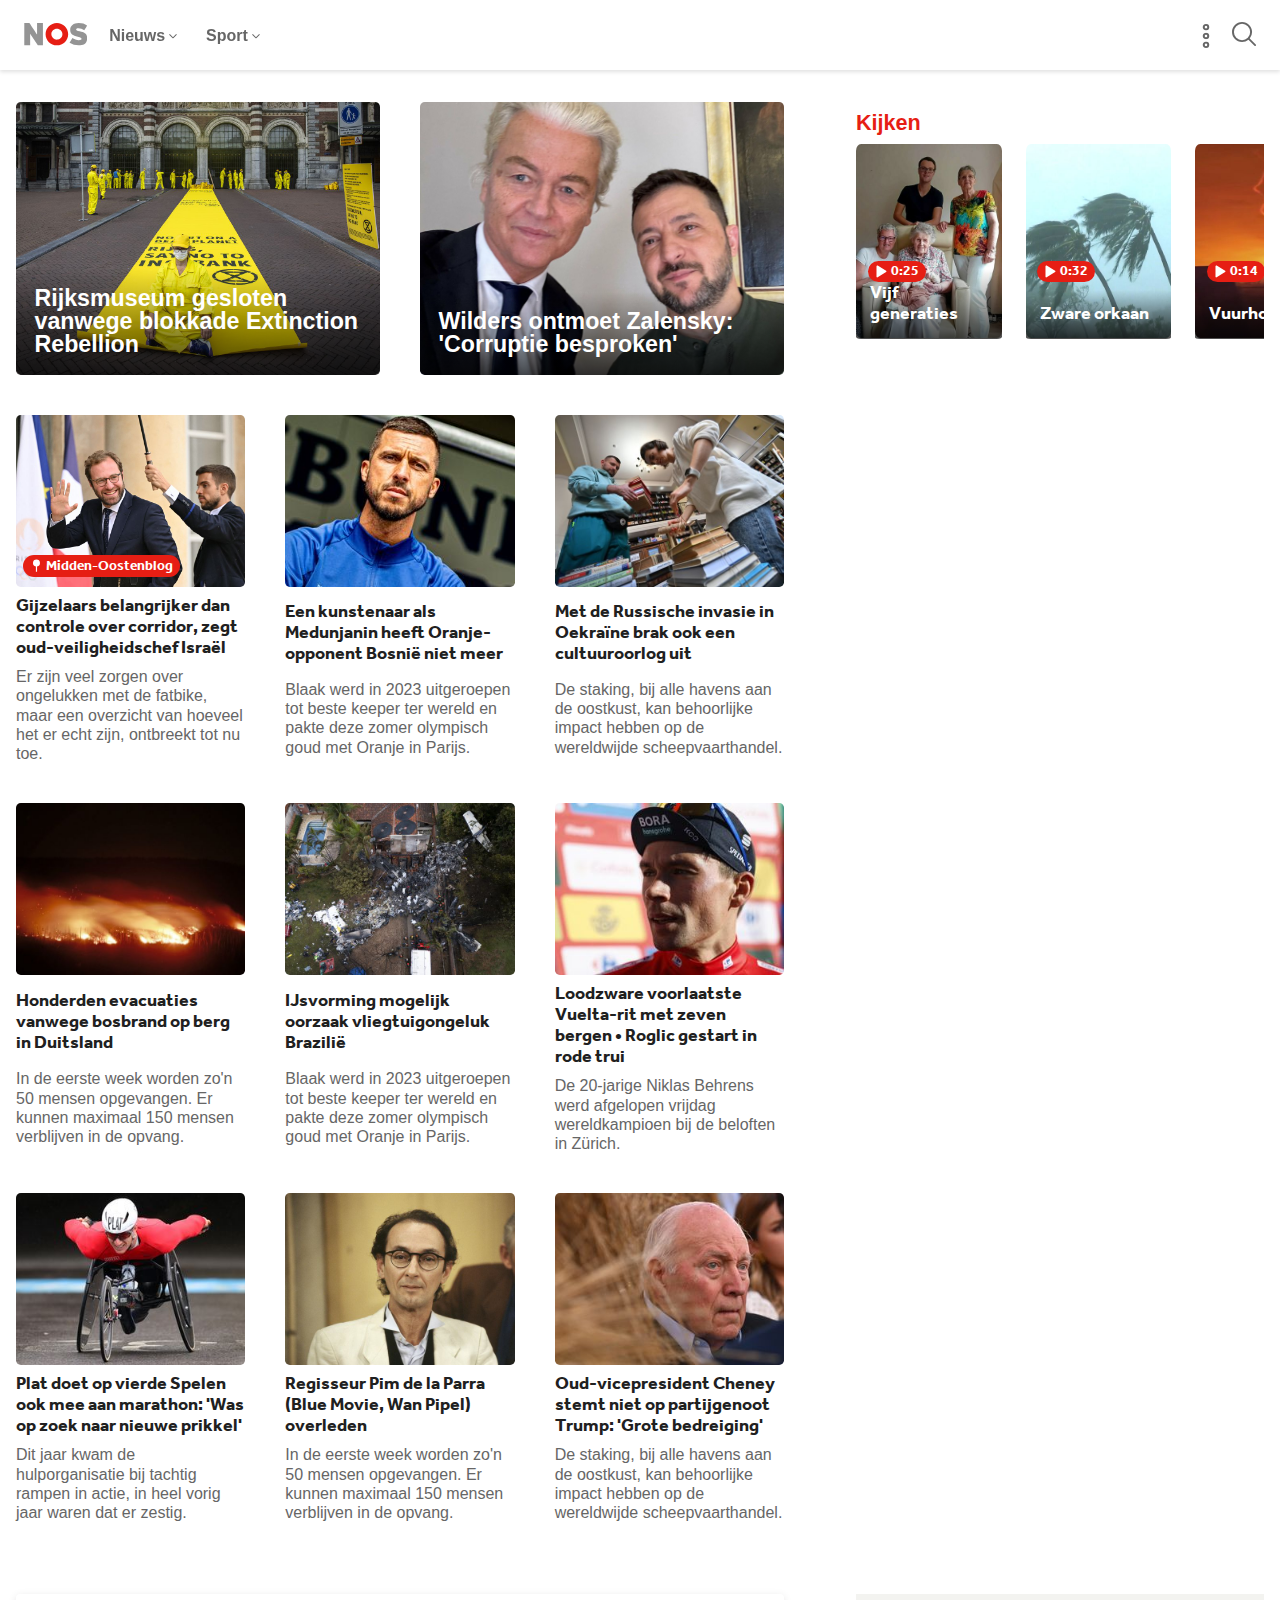
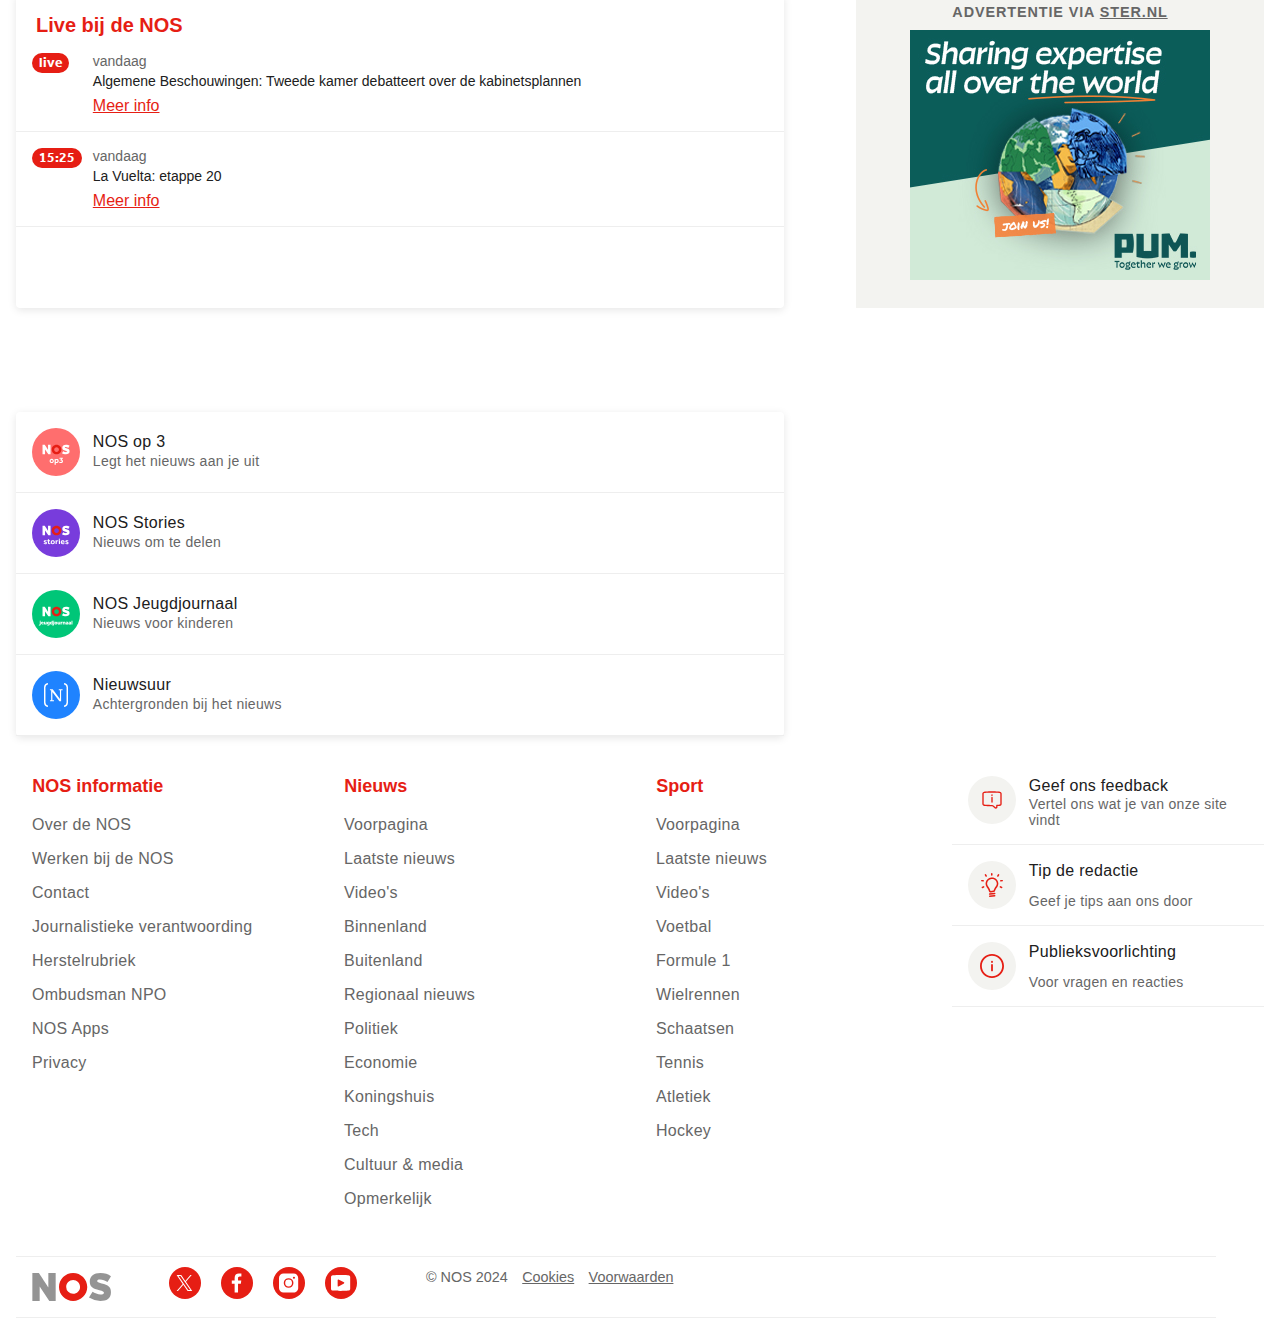
==== commit d49a845a: "verder gewerkt" ====
--- a/oefening.html
+++ b/oefening.html
@@ -29,7 +29,13 @@
 
             <ul>
                 <li>
+                    <svg xmlns="http://www.w3.org/2000/svg" width="24" height="18" viewBox="0 0 24 18" aria-hidden="true" class="sc-84663880-8 kwGkRw"><path fill="currentColor" d="M24 14.52c0 1.8-1.45 3.25-3.25 3.25-.57 0-2 0-5.94.03l-5.95.04A3.25 3.25 0 0 1 8 11.47a3.25 3.25 0 0 1 4-2.93 5.07 5.07 0 0 1 9.7 2.87c1.33.4 2.3 1.65 2.3 3.11m-3.28-1.74a.75.75 0 0 1-.7-1.04 3.57 3.57 0 1 0-6.8-2.05c-.1.5-.67.76-1.11.5a1.7 1.7 0 0 0-.88-.24 1.75 1.75 0 0 0-1.72 2.03.75.75 0 0 1-.7.87 1.74 1.74 0 0 0 .05 3.49l5.94-.04 5.95-.03a1.75 1.75 0 0 0 .03-3.5h-.06zm-9.4-7.41a.75.75 0 1 1-.72 1.31 2.86 2.86 0 0 0-4.07 3.5.75.75 0 1 1-1.41.5 4.37 4.37 0 0 1 6.2-5.31m-1.38-3a.75.75 0 1 1-1.5 0V.75a.75.75 0 0 1 1.5 0zM.75 9.94a.75.75 0 0 1 0-1.5h1.62a.75.75 0 1 1 0 1.5zm1.94-6.19A.75.75 0 1 1 3.75 2.7L4.9 3.84a.75.75 0 0 1-1.07 1.05L2.7 3.75z"></path></svg>
+                </li>
+                <li>
                     <svg xmlns="http://www.w3.org/2000/svg" viewBox="0 0 24 24" aria-hidden="true" class="sc-9d1a94f4-6 clptQJ"><path fill="currentColor" d="M3.13 8.87a3.13 3.13 0 1 1 0 6.26 3.13 3.13 0 0 1 0-6.26m8.87 0a3.13 3.13 0 1 1 0 6.26 3.13 3.13 0 0 1 0-6.26m8.87 0a3.13 3.13 0 1 1 0 6.26 3.13 3.13 0 0 1 0-6.26m-17.74 1.8a1.33 1.33 0 1 0 0 2.66 1.33 1.33 0 0 0 0-2.66m8.87 0a1.33 1.33 0 1 0 0 2.66 1.33 1.33 0 0 0 0-2.66m8.87 0a1.33 1.33 0 1 0 0 2.66 1.33 1.33 0 0 0 0-2.66"></path></svg>
+                </li>
+                <li>
+                    <svg xmlns="http://www.w3.org/2000/svg" width="72" height="48" viewBox="0 0 72 48" aria-hidden="true" class="sc-84663880-10 bknfGk"><g fill="none" fill-rule="evenodd"><path fill="#D7D8D6" d="m46.65 27.04-19.3 19.29c-1.94 1.94-4.16 1.94-6.1 0l-19.3-19.3c-1.94-1.93-1.94-4.16 0-6.1l19.3-19.29c1.94-1.94 4.16-1.94 6.1 0l19.3 19.29c1.94 1.94 1.94 4.17 0 6.1z"></path><path fill="#FF6D00" d="m19.18 15.49-1.41-1.41c-.59-.58-1.13-.57-1.8.09l-1.22 1.23c-.66.66-.67 1.2-.1 1.79l1.42 1.4c.58.6 1.13.58 1.79-.08l1.23-1.23c.65-.65.67-1.2.09-1.79M20.72 14c1.45 1.46 1.48 3.2-.15 4.83l-1.24 1.24c-.43.42-.79.65-1.08.71l1.08 1.08c.54.54.47 1.14.05 1.56-.42.41-1.03.5-1.57-.05l-4.7-4.69c-1.45-1.46-1.47-3.2.16-4.83l1.16-1.16c1.63-1.63 3.37-1.6 4.82-.15zm5.8-5.84L25.1 6.75c-.6-.59-1.14-.57-1.8.09l-1.23 1.23c-.65.65-.67 1.2-.08 1.78l1.4 1.41c.59.59 1.14.57 1.8-.08l1.22-1.24c.66-.65.68-1.2.1-1.78zm1.53-1.5c1.46 1.46 1.48 3.2-.15 4.84l-1.16 1.16c-1.63 1.63-3.37 1.6-4.82.14l-1.47-1.46c-1.45-1.45-1.48-3.2.16-4.82l1.16-1.16c1.62-1.63 3.37-1.6 4.82-.15l1.47 1.46zM14.9 23.13c.54.54.46 1.15.04 1.57-.41.41-1.02.48-1.56-.06l-3.08-3.08c-.58-.59-1.14-.57-1.79.09l-1.23 1.23c-.66.66-.67 1.2-.1 1.79l3.09 3.08c.54.54.47 1.15.06 1.57-.42.4-1.03.49-1.57-.05l-3.11-3.11c-1.45-1.46-1.48-3.2.15-4.83l1.16-1.16c1.63-1.63 3.38-1.6 4.83-.15l3.1 3.1zm10.5-2.2c-1.94 1.95-1.94 4.18 0 6.12l19.3 19.29c1.94 1.94 4.16 1.94 6.1 0l19.3-19.3c1.94-1.93 1.94-4.16 0-6.1L50.8 1.64c-1.94-1.94-4.16-1.94-6.1 0z"></path><path fill="#FFFFFE" d="M35.23 23.03c-.91-.21-1.2-.3-1.2-.7 0-.54.77-.62 1.23-.62.42 0 .94.1 1.4.26.12.04.24.08.36.08.33 0 .48-.25.58-.5l.08-.17a1 1 0 0 0 .07-.34c0-.27-.17-.5-.47-.6a5.8 5.8 0 0 0-1.98-.33c-2 0-3.14.85-3.14 2.33 0 1.64 1.36 1.94 2.8 2.26H35c.8.19 1.19.3 1.19.73 0 .16 0 .64-1.33.64-.53 0-1.08-.1-1.69-.32a1.1 1.1 0 0 0-.35-.07c-.33 0-.48.25-.58.5l-.1.2a1 1 0 0 0-.07.34c0 .27.18.49.47.6.6.23 1.38.35 2.3.35 2.08 0 3.22-.83 3.22-2.34 0-1.64-1.37-1.96-2.82-2.3zm15.86.33-4.78-3a.6.6 0 0 0-.92.51v6c0 .47.52.76.92.5l4.78-2.99a.6.6 0 0 0 0-1.02m-6.97 3.05c-.07-.3-.23-.44-.5-.44-.07 0-.2.01-.29.03-.14.02-.26.02-.36.02-.73 0-1.18-.22-1.18-1.36v-2.78h1.63c.49 0 .71-.23.71-.72v-.2c0-.48-.22-.71-.71-.71h-1.64V19.2c0-.49-.22-.72-.71-.72h-.45c-.5 0-.72.23-.72.72v1.05h-.41c-.5 0-.72.23-.72.72v.2c0 .48.23.71.72.71h.41v2.95c0 1.91.92 2.84 2.82 2.84.36 0 .7-.05.95-.1.36-.06.55-.27.55-.59l-.04-.3zm18.95.27-.05-.27c-.07-.3-.23-.44-.51-.44-.06 0-.2.01-.28.03l-.36.03c-.73 0-1.19-.23-1.19-1.37v-2.78h1.64c.49 0 .71-.23.71-.72v-.2c0-.48-.22-.71-.71-.71h-1.64V19.2c0-.49-.22-.71-.72-.71h-.44c-.5 0-.72.22-.72.71v1.05h-.42c-.49 0-.72.23-.72.72v.2c0 .48.23.71.72.71h.42v2.95c0 1.91.92 2.84 2.81 2.84.37 0 .7-.05.96-.1.35-.06.55-.27.55-.59 0-.07-.02-.18-.05-.3m-6.2-5.88-.04.28-.02.14c-.1.41-.22.65-.64.65l-.32-.02a4.5 4.5 0 0 0-1.64.08v4.88c0 .5-.23.72-.72.72h-.45c-.49 0-.72-.23-.72-.72V21.3c0-.47.21-.75.67-.87a8.5 8.5 0 0 1 3.25-.25c.4.04.62.27.62.63z"></path></g></svg>
                 </li>
                 <li>
                     <svg xmlns="http://www.w3.org/2000/svg" viewBox="0 0 24 24" aria-hidden="true" class="sc-9d1a94f4-5 hIPBis"><path fill="currentColor" fill-rule="nonzero" d="M10.04 0c5.545 0 10.04 4.495 10.04 10.04a10 10 0 0 1-2.333 6.435l5.99 5.992a.9.9 0 0 1-1.205 1.334l-.068-.061-5.992-5.99a10 10 0 0 1-6.432 2.33C4.495 20.08 0 15.585 0 10.04S4.495 0 10.04 0m0 1.8a8.241 8.241 0 0 0 0 16.48 8.241 8.241 0 0 0 0-16.48"></path></svg>
@@ -200,27 +206,27 @@
             <h2>Laatste nieuws</h2>
             <ul>
                 <li>
-                    <h3>Vrachtwagen stort 60 meter van viaduct in VK</h3>
+                    <a href="#"><h3>Vrachtwagen stort 60 meter van viaduct in VK</h3></a>
                     <p>08:06</p>
                 </li>
                 
                 <li>
-                    <h3>Inflatie zakt nauwelijks, vooral voeding, drank en tabak duurder</h3>
+                    <a href="#"><h3>Inflatie zakt nauwelijks, vooral voeding, drank en tabak duurder</h3></a>
                     <p>08:02</p>
                 </li>
                 
                 <li>
-                    <h3>Meer dan 1000 kilometer file door ongelukken en regen</h3>
+                    <a href="#"><h3>Meer dan 1000 kilometer file door ongelukken en regen</h3></a>
                     <p>08:00</p>
                 </li>
 
                 <li>
-                    <h3>Gerries vader kwam nooit meer thuis na de razzia in Putten, 80 jaar geleden</h3>
+                    <a href="#"><h3>Gerries vader kwam nooit meer thuis na de razzia in Putten, 80 jaar geleden</h3></a>
                     <p>07:39</p>
                 </li>
 
                 <li>
-                    <h3>Man steekt in supermarkt Shanghai drie mensen dood</h3>
+                    <a href="#"><h3>Man steekt in supermarkt Shanghai drie mensen dood</h3></a>
                     <p>07:31</p>
                 </li>
 
--- a/styles/style.css
+++ b/styles/style.css
@@ -53,6 +53,7 @@
     width: 100%;
 }
 
+/* Header/havigatie blok */
 header{
     display: block;
     height: 4.375em;
@@ -70,6 +71,7 @@
 
 @media (width < 47.5em) {
 
+    /* Hele nav bar */
     nav{
         display: flex;
         align-items: center;
@@ -83,9 +85,10 @@
         align-items: center;
         justify-content: center;
         gap: 1em;
-        padding: 0 1em;
-    }
-
+        padding: 0 0.5em;
+    }
+
+    /* Knop op normale tekst laten lijken */
     nav button{
         border: none;
         background-color: transparent;
@@ -96,29 +99,45 @@
         font-weight: 590;
     }
 
+    /* Pijl icoontje */
     nav button svg{
         height: 0.4em;
         padding-left: 0.2em;
     }
 
-
+    /************/
+    /* NOS logo */
+    /************/
     nav ul:nth-of-type(1) li:nth-of-type(1) svg{
         color: var(--nos-logo-grijs);
         width: auto;
         height: 0.85em;
     }
     
-
-
+    /* Alle svg's in de 2e lijst */
     nav ul:nth-of-type(2) svg{
         color: var(--grijze-text);
         width: 1.5em;
-    }
-
+        height: 1.5em;
+    }
+
+    /* 3 puntjes rechtop zetten */
+    nav ul:nth-of-type(2) li:nth-of-type(2){
+        rotate: 90deg;
+    }
+
+    /* Als ik 1 EN 3 samen zetten zetten hij ook absolute op de 3e button */
     nav ul:nth-of-type(2) li:nth-of-type(1){
-        rotate: 90deg;
-    }
-
+        position: absolute;
+        left: -999em;
+    }
+
+    nav ul:nth-of-type(2) li:nth-of-type(3){
+        position: absolute;
+        left: -999em;
+    }
+
+    /* Geen puntjes op Li */
     ul{
         padding: 0;
         list-style-type: none;
@@ -137,7 +156,9 @@
 
     /* Samengevoegde section */
 
+    /***************************/
     /* Feedback en extra info  */
+    /***************************/
     footer section:nth-of-type(1) ul:nth-of-type(1){
         margin-top: 2em;
         margin-bottom: 1em;   
@@ -182,7 +203,7 @@
         text-decoration: none;
     }
 
-
+    /* Grijze achtergrond voor de iconen */
     footer section:nth-of-type(1) ul:nth-of-type(1)  div{
         display: flex;
         justify-content: center;
@@ -207,8 +228,9 @@
     }
 
 
-
+    /******************/
     /* Nos informatie */
+    /******************/
     footer section:nth-of-type(1) ul:nth-of-type(2){
         margin: 0;
         padding-bottom: 2em;
@@ -220,6 +242,7 @@
         margin: 0.9em;
     }
 
+    /* Alle lijstjes aanspreken */
     footer section:nth-of-type(1) ul:nth-of-type(n+ 2){
         margin: 0 1em;
     }
@@ -235,12 +258,15 @@
         color: var(--grijze-text);
     }
 
+    /* Laatste 2 lijstjes buiten beeld zetten */
     footer section:nth-of-type(1) ul:nth-of-type(n+ 3){
         position: absolute;
         left: -999em;
     }
 
+    /**************************/
     /* Nos logo social media  */
+    /**************************/
     footer section:nth-of-type(2) {
         margin: 0;
         display: flex;
@@ -250,10 +276,12 @@
         border-top: 1px solid var(--border-lijn);
     }
 
+    /* Direct het NOS logo aanspreken */
     footer section:nth-of-type(2) > svg{
         height: 1.75em;
         color: var(--nos-logo-grijs);
     }
+
 
     footer section:nth-of-type(2) ul:nth-of-type(1){
         display: flex;
@@ -283,8 +311,9 @@
         width: 1.2em;
     }
 
-
+    /************************/
     /* Copyright en cookies */
+    /************************/
     footer section:nth-of-type(2) ul:nth-of-type(2){
         display: flex;
         gap: 1em;
@@ -356,18 +385,28 @@
         scale: 1.05;
     }
     
-
-
-
+    /* Alle svg's in de 2e lijst */
     nav ul:nth-of-type(2) svg{
         color: var(--grijze-text);
         width: 1.5em;
-    }
-
+        height: 1.5em;
+    }
+
+    /* 3 puntjes rechtop zetten */
+    nav ul:nth-of-type(2) li:nth-of-type(2){
+        rotate: 90deg;
+    }
+
+    /* Als ik 1 EN 3 samen zetten zetten hij ook absolute op de 3e button */
     nav ul:nth-of-type(2) li:nth-of-type(1){
-        rotate: 90deg;
-    }
-
+        position: absolute;
+        left: -999em;
+    }
+
+    nav ul:nth-of-type(2) li:nth-of-type(3){
+        position: absolute;
+        left: -999em;
+    }
 
     ul{
         padding: 0;
@@ -378,11 +417,14 @@
     /**********/
     /* FOOTER */
     /**********/
+
     footer{
         margin: 0 1em;
     }
 
+    /**************************/
     /* Feedback en extra info */
+    /**************************/
     footer section:nth-of-type(1) {
         display: grid;
         grid-template-columns: 1fr 1fr 1fr 1fr;
@@ -458,8 +500,9 @@
     }
 
 
-
+    /******************/
     /* Nos informatie */
+    /******************/
     footer section:nth-of-type(1) h2{
         color: var(--rood);
         font-size: 1.125em;
@@ -519,8 +562,9 @@
         grid-row-start: 1;
     }
 
-
+    /***************************************************/
     /* Nos logo social media  EN  Copyright en cookies */
+    /***************************************************/
     footer section:nth-of-type(2){
         padding: 0 1em;
         display: flex;
@@ -580,8 +624,9 @@
     }
 
     
-
+    /************************/
     /* Copyright en cookies */
+    /************************/
     footer section:nth-of-type(2) ul:nth-of-type(2){
         display: flex;
         gap: 1em;
@@ -604,13 +649,16 @@
     }
  
 }
-
-
-
-
-
-
-/*  */
+    /* voor groot scherm */
+    /* nav ul{
+        gap:2em
+    } */
+
+    /* Voor footer section op groot scherm */
+    /* padding-top: 2.5em;
+    border-top: 1px solid var(--border-lijn); */
+
+/* Voor het verstoppen van tekst BEHALVE VOOR SCREENREADERS */
 .visually-hidden {
 	clip: rect(0 0 0 0);
 	clip-path: inset(50%);
--- a/styles/oefening.css
+++ b/styles/oefening.css
@@ -1,9 +1,9 @@
 
-main section:nth-of-type(1) a {
+/* main section:nth-of-type(1) a {
 	position:absolute;
 	left:-9999em;
 	
-}
+} */
 
 main section:nth-of-type(1) a:focus-visible {
 	left:0em;
@@ -120,7 +120,7 @@
 		font-size: 0.9em;
 		font-weight: 100;
 		line-height: 1em;
-		margin: 0.8em;
+		margin: 0.8em 0.5em;
 		padding: 0.25em 0.5em;
 		background-color: var(--rood);
 		border-radius: 1.5em;
@@ -162,15 +162,26 @@
 		line-height: 1.2em;
 	}
 
+	/******************/
 	/* Laatste nieuws */
+	/******************/
 	main section:nth-of-type(2){
 		margin-top: 2em;
 		margin-bottom: 2em;
 		border-radius: 0.25rem;
 		background-color: var(--background-color);
 		box-shadow: rgba(0, 0, 0, 0.1) 0px 2px 8px 0px;
-	}
-
+		position: absolute;
+		left: -999em;
+	}
+
+	main section:nth-of-type(2) h2{
+		color: var(--rood);
+		font-size: 1.25em;
+		padding: 1.5em 1em 0 1em;
+	}
+
+	/* Om de tekst omder elkaar te krijgen (met de p eerst)*/
 	main section:nth-of-type(2) li{
 		display: flex;
 		flex-direction: column-reverse;
@@ -178,15 +189,30 @@
 		padding: 1.5em 1em;
 	}
 
-	main section:nth-of-type(2) h2{
-		color: var(--rood);
-		font-size: 1.25em;
-		padding: 1.5em 1em 0 1em;
-	}
-	
-
-
+	main section:nth-of-type(2) a{
+		color: var(--color-text);
+		text-decoration: none;
+	}
+
+
+	main section:nth-of-type(2) a h3{
+		font-weight: 500;
+        font-size: 1em;
+        line-height: 1.2em;
+        padding-top: 0.25em;
+	}
+
+	main section:nth-of-type(2) p{
+		font-weight: 500;
+        font-size: 0.875em;
+		line-height: 1.2em;
+        color: var(--grijze-text);
+		padding-bottom: 0.25em;
+	}
+	
+	/********************/
 	/*dit zijn de videos*/
+	/********************/
 	main section:nth-of-type(3){
 		display: flex;
 		flex-direction: column;
@@ -526,7 +552,7 @@
 		font-size: 0.9em;
 		font-weight: 100;
 		line-height: 1em;
-        margin: 9em 0 0 0.8em;
+        margin: 9em 0 0 0.5em;
 		padding: 0.25em 0.5em;
 		background-color: var(--rood);
 		border-radius: 1.5em;
@@ -562,6 +588,59 @@
 		/* color:white; */
 	}
 
+		/******************/
+	/* Laatste nieuws */
+	/******************/
+	main section:nth-of-type(2){
+		margin-top: 2em;
+		margin-bottom: 2em;
+		border-radius: 0.25rem;
+		background-color: var(--background-color);
+		box-shadow: rgba(0, 0, 0, 0.1) 0px 2px 8px 0px;
+		position: absolute;
+		left: -999em;
+	}
+
+	main section:nth-of-type(2) h2{
+		color: var(--rood);
+		font-size: 1.25em;
+		padding: 1.5em 1em 0 1em;
+	}
+
+	/* Om de tekst omder elkaar te krijgen (met de p eerst)*/
+	main section:nth-of-type(2) li{
+		display: flex;
+		flex-direction: column-reverse;
+		border-bottom: 1px solid var(--border-lijn);
+		padding: 1.5em 1em;
+	}
+
+	main section:nth-of-type(2) a{
+		color: var(--color-text);
+		text-decoration: none;
+		transition: 150ms ease-in-out;
+	}
+
+	/* Vanaf middel scherm wel hover */
+	main section:nth-of-type(2) a:hover{
+		color: var(--rood);
+		text-decoration: underline;
+	}
+
+	main section:nth-of-type(2) a h3{
+		font-weight: 500;
+        font-size: 1em;
+        line-height: 1.2em;
+        padding-top: 0.25em;
+	}
+
+	main section:nth-of-type(2) p{
+		font-weight: 500;
+        font-size: 0.875em;
+		line-height: 1.2em;
+        color: var(--grijze-text);
+		padding-bottom: 0.25em;
+	}
 
 	/***********************/
 	/* DIT ZIJN DE VIDEO'S */
@@ -833,4 +912,492 @@
 		margin: 0;
 	} 
 
+}
+
+
+	/**********************************************************************************/
+									/* GROOT SCHERM */
+	/**********************************************************************************/
+@media (min-width: 56.25em) {
+
+	main{
+		display: grid;
+		gap: 2.5rem;
+        grid-template-rows: auto auto;
+        grid-template-columns: minmax(0px, 50rem) minmax(15.625rem, 1fr);
+		/* Grid template van de NOS website overgenomen */
+
+		/* Om ruimte te maken (voor nu) */
+		/* margin-top: 25em; */
+	}
+
+
+	main section{
+		margin: 0 1em;
+	}
+
+	main section:nth-of-type(1) ul{
+		/* margin: 0 1em; */
+		gap: 2.5em
+	}
+
+	main section:nth-of-type(1) li:nth-of-type(1),
+	main section:nth-of-type(1) li:nth-of-type(2) {
+		grid-column:span 3;
+		display:grid;
+		margin-top: 2em;
+	}
+
+	main section:nth-of-type(1) li:nth-of-type(1) img,
+	main section:nth-of-type(1) li:nth-of-type(2) img {
+		grid-area:1/1;
+		border-radius: 0.3em;
+	}
+
+	/* Voor de foto groter maken */
+	/* main section:nth-of-type(1) li:nth-of-type(1) img:hover,
+	main section:nth-of-type(1) li:nth-of-type(2) img:hover {
+		transform: perspective(1px) scale3d(1.04, 1.04, 1.04);
+		overflow: hidden;
+	} */
+
+
+	main section:nth-of-type(1) li:nth-of-type(1) h2,
+	main section:nth-of-type(1) li:nth-of-type(2) h2 {
+		grid-area:1/1;
+		z-index: 1;
+		place-self:end start;
+		color:var(--wit-vulling);
+		margin: 0;
+		padding: 0.8em 0.8em;
+		/* font-family: EffraBold, Helvetica, Arial, sans-serif; */
+		line-height: 1em;
+		font-size: 1.45em;
+		background-image: linear-gradient(rgba(0, 0, 0, 0), rgba(0, 0, 0, 0.7));
+		border-radius: 0.3em;
+		width: 100%;
+	}
+
+	main section:nth-of-type(1) li p:first-of-type{
+		padding-top: 0.5em;
+		font-size: 1em;
+		font-weight: 350;
+        line-height: 1.2em;
+		color: var(--grijze-text);
+	}
+
+	main section:nth-of-type(1) li:nth-of-type(3){
+		display: grid;
+	}
+
+	main section:nth-of-type(1) li:nth-of-type(3) img{
+		grid-row-start: 1;
+		grid-column-start: 1;
+	}
+
+	main section:nth-of-type(1) li:nth-of-type(3) p:nth-of-type(2){
+		grid-row-start: 1;
+		grid-column-start: 1;
+		z-index: 1;
+		justify-self: start;
+		align-self: center;
+		/* Goede versie */
+		/* align-self: end; */
+		display: flex;
+		align-items: center;
+		gap: 0.2em;
+		color: var(--wit-vulling);
+		font-family: EffraBold, Helvetica, Arial, sans-serif;
+		font-size: 0.9em;
+		font-weight: 100;
+		line-height: 1em;
+        margin: 9em 0 0 0.5em;
+		/* Goede versie */
+		/* margin: 0.5em; */
+		padding: 0.25em 0.5em;
+		background-color: var(--rood);
+		border-radius: 1.5em;
+	}
+	main section:nth-of-type(1) li:nth-of-type(3) p:nth-of-type(2) svg{
+		height: 0.9em;
+	}
+	
+	
+	main section:nth-of-type(1) li:nth-of-type(n+ 3){
+		grid-column:span 2;
+		display:grid;
+		grid-template-columns:none;
+		/* margin: 0.8em; */
+	}
+
+
+	main section:nth-of-type(1) li:nth-of-type(n+ 3) img{
+		grid-area:1/1;
+		border-radius: 0.3em;
+	}
+
+	main section:nth-of-type(1) li:nth-of-type(n+ 3) h2{
+		color: var(--color-text);
+		font-size: 1.1em;
+		font-weight: 500;
+		line-height: 1.2em;
+		font-family: EffraBold, Helvetica, Arial, sans-serif;
+		padding-top: 0.5em;
+
+		/* grid-area:1/1; */
+		/* place-self:end start; */
+		/* color:white; */
+	}
+
+	/******************/
+	/* Laatste nieuws */
+	/******************/
+	main section:nth-of-type(2){
+		margin-top: 2em;
+		margin-bottom: 2em;
+		/* Margin bottom en top kunnen weg */
+		border-radius: 0.25rem;
+		background-color: var(--background-color);
+		box-shadow: rgba(0, 0, 0, 0.1) 0px 2px 8px 0px;
+		position: absolute;
+		left: -999em;
+
+		/* grid-row-start: 1;
+        grid-column-start: 2;
+        align-self: end; */
+		/* 2 LI KUNNEN WEG!!!!!!!!! */
+	}
+
+	main section:nth-of-type(2) h2{
+		color: var(--rood);
+		font-size: 1.25em;
+		padding: 1.5em 1em 0 1em;
+	}
+
+	/* Om de tekst omder elkaar te krijgen (met de p eerst)*/
+	main section:nth-of-type(2) li{
+		display: flex;
+		flex-direction: column-reverse;
+		border-bottom: 1px solid var(--border-lijn);
+		padding: 1.5em 1em;
+	}
+
+	main section:nth-of-type(2) a{
+		color: var(--color-text);
+		text-decoration: none;
+		transition: 150ms ease-in-out;
+	}
+
+	/* Vanaf middel scherm wel hover */
+	main section:nth-of-type(2) a:hover{
+		color: var(--rood);
+		text-decoration: underline;
+	}
+
+	main section:nth-of-type(2) a h3{
+		font-weight: 500;
+        font-size: 1em;
+        line-height: 1.2em;
+        padding-top: 0.25em;
+	}
+
+	main section:nth-of-type(2) p{
+		font-weight: 500;
+        font-size: 0.875em;
+		line-height: 1.2em;
+        color: var(--grijze-text);
+		padding-bottom: 0.25em;
+	}
+
+	/***********************/
+	/* DIT ZIJN DE VIDEO'S */
+	/***********************/
+	main section:nth-of-type(3){
+		display: flex;
+		flex-direction: column;
+		margin-top: 2.5em;
+		margin-bottom: 2.5em;
+	}
+
+	main section:nth-of-type(3) h2{
+		margin: 0;
+		color: var(--rood);
+		font-size: 1.35em;
+	}
+
+	main section:nth-of-type(3) ul {
+		padding: 0;
+		margin-top: 0.5em;
+		gap: 1.5em;
+		display: flex;
+		overflow-x: auto;
+		scroll-snap-type: x mandatory;
+	} 
+
+	main section:nth-of-type(3) li{
+		display: grid;
+		gap: 1em;
+		min-height: 12.2em;
+		min-width: 9.1em;
+		scroll-snap-align: center;
+	}
+
+	main section:nth-of-type(3) li h2{
+		grid-row-start: 1;
+		grid-column-start: 1;
+		z-index: 1;
+		justify-self: start;
+		align-self: end;
+		margin: 0;
+		padding: 0.8em 0.8em;
+		color: var(--wit-vulling);
+		font-family: EffraBold, Helvetica, Arial, sans-serif;
+		font-size: 1.1em;
+		font-weight: 100;
+		line-height: 1.2em;
+		background-image: linear-gradient(rgba(0, 0, 0, 0), rgba(0, 0, 0, 0.7));
+		border-radius: 3.5%;
+		width: 100%;
+	}
+
+	main section:nth-of-type(3) li p{
+		grid-row-start: 1;
+		grid-column-start: 1;
+		z-index: 1;
+		justify-self: start;
+		align-self: end;
+		display: flex;
+		align-items: center;
+		gap: 0.2em;
+		color: var(--wit-vulling);
+		font-family: EffraBold, Helvetica, Arial, sans-serif;
+		font-size: 0.9em;
+		font-weight: 100;
+		line-height: 1.2em;
+		margin: 1em 0.8em 4em 0.8em;
+		padding: 0.1em 0.5em;
+		background-color: var(--rood);
+		border-radius: 1.5em;
+	}
+
+	main section:nth-of-type(3) li svg{
+		height: 0.9em;
+	}
+
+
+	main section:nth-of-type(3) li img{
+		grid-row-start: 1;
+		grid-column-start: 1;
+		max-width: 15.2em;
+		border-radius: 3.5%;
+	}    
+
+	/*******************/
+	/* Live bij de NOS */
+	/*******************/
+	main section:nth-of-type(4){
+		margin-top: 2em;
+		margin-bottom: 2em;
+		border-radius: 0.25rem;
+		background-color: var(--background-color);
+		box-shadow: rgba(0, 0, 0, 0.1) 0px 2px 8px 0px;
+
+		/* grid-row-start: 1;
+        grid-column-start: 2;
+        align-self: start; */
+
+
+		/* Als eerste 2 fotos NIET!!!! weg zijn */
+		/* margin-top: 17.7em; */
+	}
+	
+	main section:nth-of-type(4) ul{
+		border-bottom: 1px solid var(--border-lijn);
+	}
+	
+	main section:nth-of-type(4) h2{
+		color: var(--rood);
+		font-size: 1.25em;
+		padding: 1em 0 0 1em;
+	}
+	
+	
+	main section:nth-of-type(4) li{
+		display: grid;
+		grid-template-columns: 3.8em 1fr;
+		padding: 1em;
+	}
+	
+	main section:nth-of-type(4) ul p:first-of-type{
+		grid-row-start: 1;
+		grid-column-start: 1;
+		z-index: 1;
+		justify-self: start;
+		align-self: end;
+		display: flex;
+		align-items: center;
+		color: var(--wit-vulling);
+		font-family: EffraBold, Helvetica, Arial, sans-serif;
+		font-size: 0.9em;
+		font-weight: 100;
+		line-height: 1.2em;
+		margin: 0;
+		padding: 0.1em 0.5em;
+		background-color: var(--rood);
+		border-radius: 1.5em;
+	}
+	
+	main section:nth-of-type(4) ul p:nth-of-type(2){
+		grid-row-start: 1;
+		grid-column-start: 2;
+		z-index: 1;
+		justify-self: start;
+		align-self: start;
+		margin: 0;
+		font-weight: 500;
+		font-size: 0.875em;
+		line-height: 1.2em;
+		color: var(--grijze-text);
+	}
+	
+	main section:nth-of-type(4) ul h3{
+		grid-row-start: 2;
+		grid-column-start: 2;
+		z-index: 1;
+		justify-self: start;
+		align-self: end;
+		margin: 0;
+		font-weight: 500;
+		font-size: 0.875em;
+		line-height: 1.2em;
+		padding-bottom: 0.5em;
+		color: var(--color-text);
+	}
+	
+	main section:nth-of-type(4) ul a{
+		grid-row-start: 3;
+		grid-column-start: 2;
+		z-index: 1;
+		justify-self: start;
+		align-self: end;
+		margin: 0;
+		color: var(--rood);
+		font-weight: 500;
+	}
+
+
+
+	/***********/
+	/* Reclame */
+	/***********/
+	main section:nth-of-type(5){
+		background-color: var(--grijze-achtergrond);
+		display: block;
+		margin-top: 2em;
+		margin-bottom: 2em;
+
+		/* grid-row-start: 1;
+        grid-column-start: 2;
+        align-self: center; */
+		/* margin-top: 3em; */
+
+		/* Als eerste 2 fotos weg zijn */
+		/* margin-bottom: 14.4em; */
+	}   
+	
+	main section:nth-of-type(5) h2{
+		font-size: 0.9em;
+		margin: 0.7em 0;
+		text-transform: uppercase;
+		letter-spacing: 0.0625em;
+		color: var(--grijze-text);
+	}   
+	
+	main section:nth-of-type(5) a{
+		color: var(--grijze-text);
+		transition: 150ms ease-in-out;
+	} 
+
+	main section:nth-of-type(5) a:hover{
+		color: var(--rood);
+		text-decoration: underline;
+	}
+	
+	main section:nth-of-type(5) ul {
+		display: flex;
+		flex-direction: column;
+		align-items: center;
+		padding: 0 0.875em 1.5em; 
+	}
+
+	
+	
+	/* Andere nieuws kanalen */
+	main section:nth-of-type(6){
+		margin-top: 2em;
+		margin-bottom: 2.5em;
+		border-radius: 0.25em;
+		background-color: var(--background-color);
+		box-shadow: rgba(0, 0, 0, 0.1) 0px 2px 8px 0px;
+	}
+	
+	
+	main section:nth-of-type(6) li{
+		display: grid;
+		grid-template-columns: 3.8em 1fr;
+		padding: 1em;
+		border-bottom: 1px solid var(--border-lijn);
+		letter-spacing: 0.01875em;
+	}
+	
+	main section:nth-of-type(6) h2{
+		grid-row-start: 1;
+		grid-column-start: 2;
+		z-index: 1;
+		justify-self: start;
+		align-self: end;
+		margin: 0;
+		font-weight: 500;
+		font-size: 0.875em;
+		padding-bottom: 0.5em;
+		color: var(--grijze-text);
+	}
+	
+	
+	
+	main section:nth-of-type(6) a{
+		grid-row-start: 1;
+		grid-column-start: 2;
+		z-index: 1;
+		justify-self: start;
+		align-self: start;
+		margin: 0;
+		font-weight: 500;
+		font-size: 1em;
+		line-height: 1.2em;
+		padding-top: 0.25em;
+		color: var(--color-text);
+		text-decoration: none;
+		transition: 150ms ease-in-out;
+	}
+
+	main section:nth-of-type(6) a:hover{
+		color: var(--rood);
+		text-decoration: underline;
+	}
+	
+	
+	main section:nth-of-type(6) svg{
+		width: 3em;
+		height: 3em;
+		grid-row-start: 1;
+		grid-column-start: 1;
+		z-index: 1;
+		justify-self: start;
+		align-self: end;
+		margin: 0;
+	} 
+
+
+
 }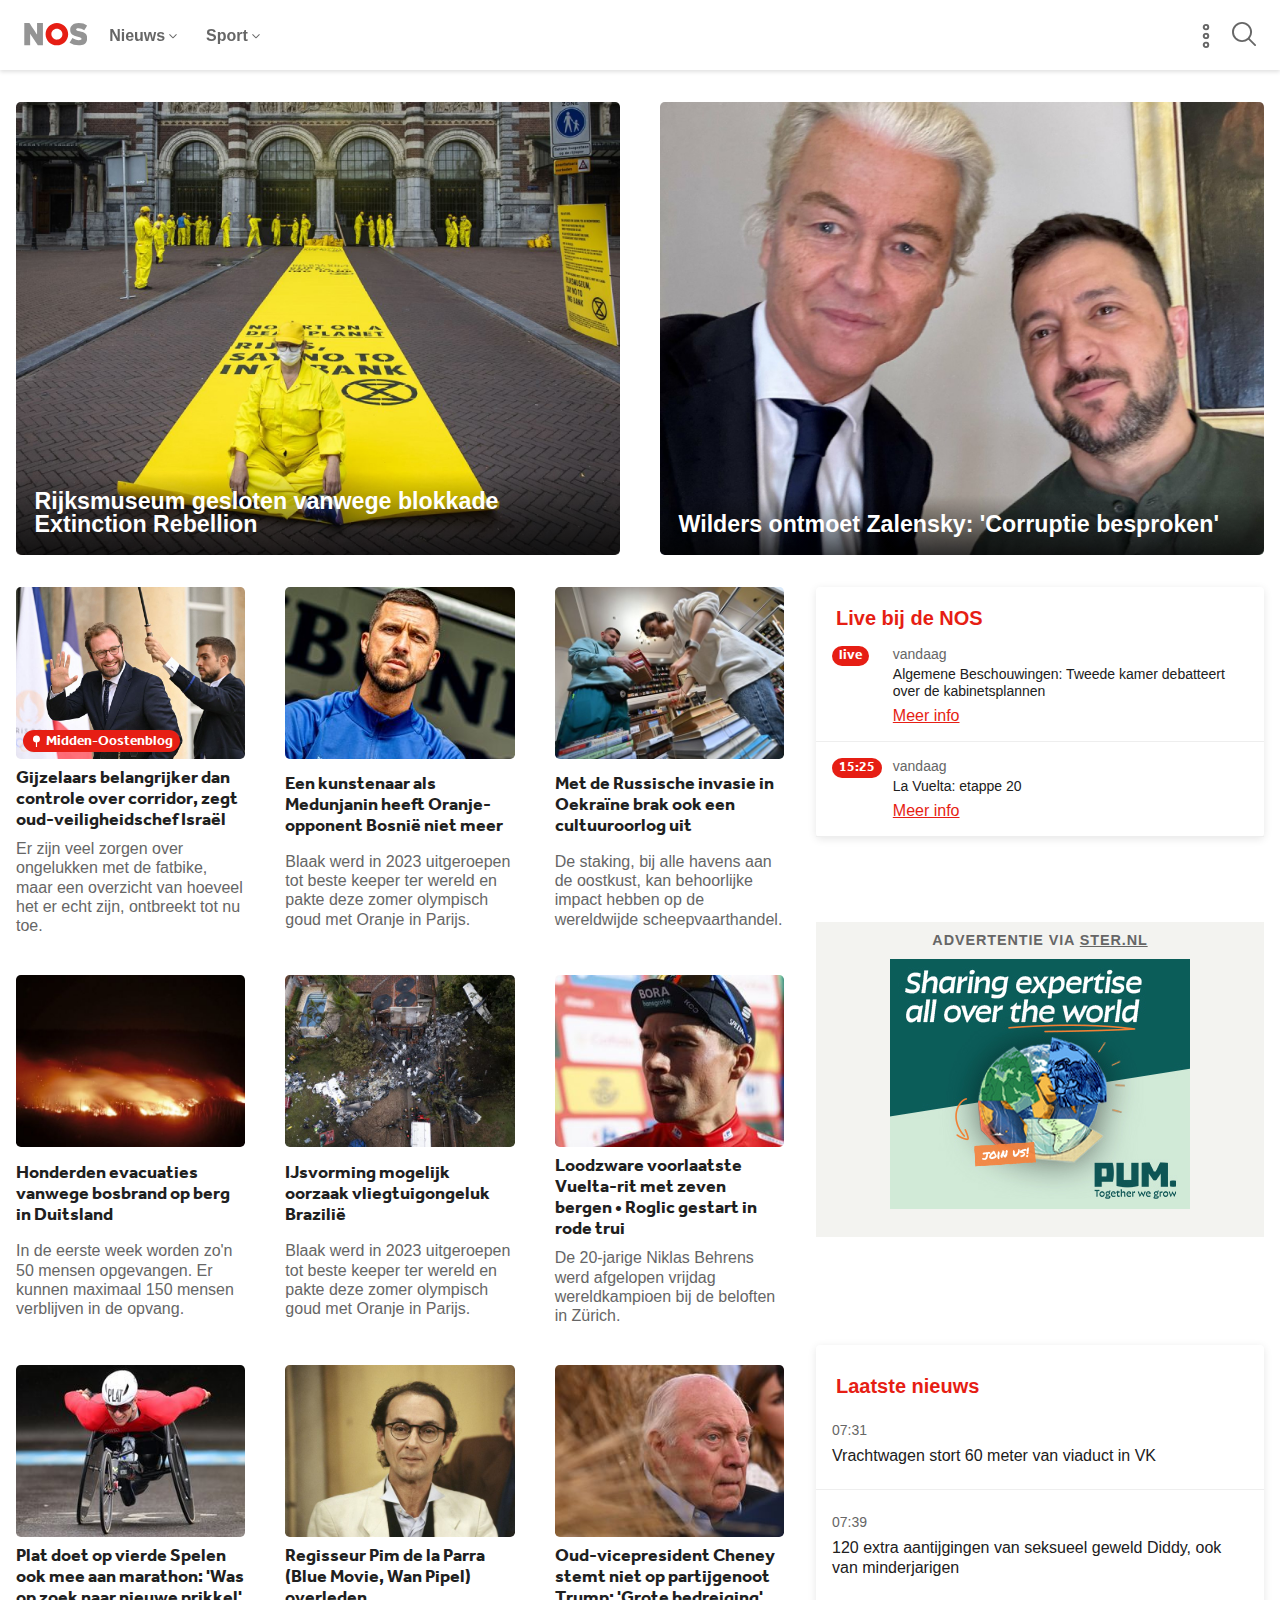
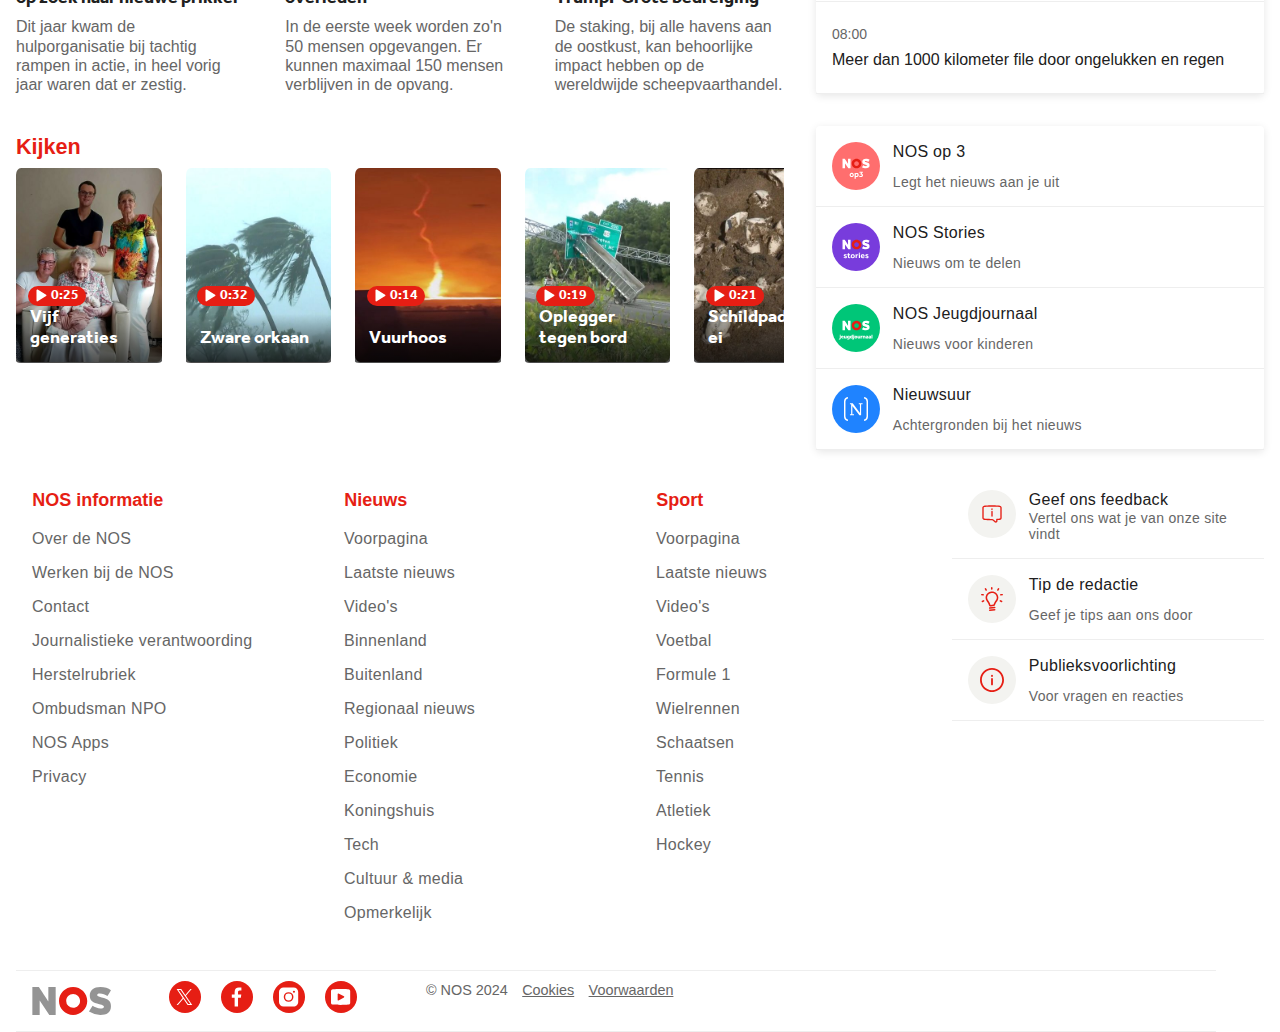
==== commit 9c318378: "dfghjk" ====
--- a/oefening.html
+++ b/oefening.html
@@ -25,6 +25,12 @@
                 <li>
                     <button>Sport<svg xmlns="http://www.w3.org/2000/svg" viewBox="0 0 9 6" aria-hidden="true" class="sc-9d1a94f4-7 gypnLR"><path fill="currentColor" d="M4.179 4.865a.45.45 0 0 0 .606.034l.037-.034 3.045-3.08a.464.464 0 0 0 0-.65.45.45 0 0 0-.606-.034l-.037.034L4.5 3.89 1.776 1.135A.45.45 0 0 0 1.17 1.1l-.037.034a.464.464 0 0 0-.033.613l.033.037z"></path></svg></button>
                 </li>
+                <li>
+                    <button>Live</button>
+                </li>
+                <li>
+                    <button>Programma's</button>
+                </li>
             </ul>
 
             <ul>
@@ -126,6 +132,20 @@
     </header>
 
     <main>
+        <!-- De bovenste 2 fotos VOOR GROOT SCHERM -->
+        <section>
+            <li>
+                <h2>Rijksmuseum gesloten vanwege blokkade Extinction Rebellion</h2>
+                <img src="images/rijksmuseum_kleiner_nos.jpg" alt="Rijksmuseum gelsoten door Extinction Rebellion">
+            </li>
+
+            <li>
+                <h2>Wilders ontmoet Zalensky: 'Corruptie besproken'</h2>
+                <img src="images/geertw_zelensky_kleiner.jpg" alt="Wilders samen met Zalensky">
+            </li>
+
+        </section>
+
         <!-- Alle artikelen -->
         <section>
             <ul>
@@ -207,12 +227,12 @@
             <ul>
                 <li>
                     <a href="#"><h3>Vrachtwagen stort 60 meter van viaduct in VK</h3></a>
-                    <p>08:06</p>
+                    <p>07:31</p>
                 </li>
                 
                 <li>
-                    <a href="#"><h3>Inflatie zakt nauwelijks, vooral voeding, drank en tabak duurder</h3></a>
-                    <p>08:02</p>
+                    <a href="#"><h3>120 extra aantijgingen van seksueel geweld Diddy, ook van minderjarigen</h3></a>
+                    <p>07:39</p>
                 </li>
                 
                 <li>
@@ -220,15 +240,17 @@
                     <p>08:00</p>
                 </li>
 
-                <li>
-                    <a href="#"><h3>Gerries vader kwam nooit meer thuis na de razzia in Putten, 80 jaar geleden</h3></a>
-                    <p>07:39</p>
-                </li>
-
-                <li>
+                <!-- <li>
+                    <a href="#"><h3>Vrachtwagen stort 60 meter van viaduct in VK</h3></a>
+                    <p>08:02</p>
+                </li> -->
+
+                <!-- Inflatie zakt nauwelijks, vooral voeding, drank en tabak duurder -->
+
+                <!-- <li>
                     <a href="#"><h3>Man steekt in supermarkt Shanghai drie mensen dood</h3></a>
-                    <p>07:31</p>
-                </li>
+                    <p>08:06</p>
+                </li> -->
 
             </ul>
         </section>
--- a/styles/style.css
+++ b/styles/style.css
@@ -99,6 +99,13 @@
         font-weight: 590;
     }
 
+    /* Button 2 en 3 (Li nr3 en 4) weg halen */
+    nav ul:nth-of-type(1) li:nth-of-type(n+ 4){
+        position: absolute;
+        left: -999em;
+    }
+
+
     /* Pijl icoontje */
     nav button svg{
         height: 0.4em;
@@ -258,6 +265,12 @@
         color: var(--grijze-text);
     }
 
+    /* Laatste 2 titels (van de lijstjes) buiten beeld zetten */
+    footer section:nth-of-type(1) h2:nth-of-type(n +2){
+        position: absolute;
+        left: -999em;
+    }
+
     /* Laatste 2 lijstjes buiten beeld zetten */
     footer section:nth-of-type(1) ul:nth-of-type(n+ 3){
         position: absolute;
@@ -366,6 +379,12 @@
 
     nav button:hover{
         color: var(--rood);
+    }
+
+    /* Button 2 en 3 (Li nr3 en 4) weg halen */
+    nav ul:nth-of-type(1) li:nth-of-type(n+ 4){
+        position: absolute;
+        left: -999em;
     }
 
     nav button svg{
--- a/styles/oefening.css
+++ b/styles/oefening.css
@@ -5,50 +5,57 @@
 	
 } */
 
-main section:nth-of-type(1) a:focus-visible {
+
+li{
+	list-style-type:none;
+}
+
+main section:nth-of-type(2) a:focus-visible {
 	left:0em;
 }
 
-main section:nth-of-type(1) ul {
-	margin:0;
-	padding:0;
-	list-style-type:none;
-	
+main section:nth-of-type(2) ul {
 	display:grid;
 	grid-template-columns:repeat(6, 1fr);
 	gap:1em;
 }
 
 
-main section:nth-of-type(1) li img {
+main section:nth-of-type(2) li img {
 	grid-area:1/1;
 	width:100%;
 }
 
 
 
-@media (width < 47.5em) {
-
-	section:not(:first-of-type) {
+@media (max-width: 759px) {
+	/* width < 47.5em */
+
+	main section:not(:nth-of-type(2)) {
 		margin: 0 1em;
 	}
 
+	/* Section van het scherm halen */
+	main section:nth-of-type(1){
+		position: absolute;
+		left: -999em;
+	}
 
 	/* main section:nth-of-type(1) ul:not(li:first-of-type){
 		margin: 0 1em;
 	} */
 
 	/* De 1e grote foto */
-	main section:nth-of-type(1) li:nth-of-type(1) {
+	main section:nth-of-type(2) li:nth-of-type(1) {
 		grid-column:span 6;
 		display:grid;
 	}
 
-	main section:nth-of-type(1) li:nth-of-type(1) img {
+	main section:nth-of-type(2) li:nth-of-type(1) img {
 		grid-area:1/1;
 	}
 
-	main section:nth-of-type(1) li:nth-of-type(1) h2 {
+	main section:nth-of-type(2) li:nth-of-type(1) h2 {
 		grid-area:1/1;
 		z-index: 1;
 		place-self:end start;
@@ -62,27 +69,27 @@
 	}
 
 	/* voor het verstoppen van de tekst op kleinscherm */
-	main section:nth-of-type(1) li p:first-of-type{
+	main section:nth-of-type(2) li p:first-of-type{
 		position: absolute;
 		left: -999em;
 	}
 
 	/* De 2 middelgrote fotos */
-	main section:nth-of-type(1) li:nth-of-type(2),
-	main section:nth-of-type(1) li:nth-of-type(3) {
+	main section:nth-of-type(2) li:nth-of-type(2),
+	main section:nth-of-type(2) li:nth-of-type(3) {
 		grid-column:span 3;
 		display:grid;
 		padding-bottom: 1em;
 	}
 
-	main section:nth-of-type(1) li:nth-of-type(2) img,
-	main section:nth-of-type(1) li:nth-of-type(3) img {
+	main section:nth-of-type(2) li:nth-of-type(2) img,
+	main section:nth-of-type(2) li:nth-of-type(3) img {
 		grid-area:1/1;
 		border-radius: 0.3em;
 	}
 
-	main section:nth-of-type(1) li:nth-of-type(2) h2,
-	main section:nth-of-type(1) li:nth-of-type(3) h2 {
+	main section:nth-of-type(2) li:nth-of-type(2) h2,
+	main section:nth-of-type(2) li:nth-of-type(3) h2 {
 		color: var(--color-text);
 		font-weight: 500;
 		font-size: 0.875em;
@@ -91,22 +98,22 @@
 	}
 
 	/* Margin op beide zodat er tussen geen extra ruimte komt */
-	main section:nth-of-type(1) li:nth-of-type(2){
+	main section:nth-of-type(2) li:nth-of-type(2){
 		margin-left: 1em;
 	}
 
 	/* Grid voor rode tag */
-	main section:nth-of-type(1) li:nth-of-type(3){
+	main section:nth-of-type(2) li:nth-of-type(3){
 		display: grid;
 		margin-right: 1em;
 	}
 
-	main section:nth-of-type(1) li:nth-of-type(3) img{
-		grid-row-start: 1;
-		grid-column-start: 1;
-	}
-
-	main section:nth-of-type(1) li:nth-of-type(3) p:nth-of-type(2){
+	main section:nth-of-type(2) li:nth-of-type(3) img{
+		grid-row-start: 1;
+		grid-column-start: 1;
+	}
+
+	main section:nth-of-type(2) li:nth-of-type(3) p:nth-of-type(2){
 		grid-row-start: 1;
 		grid-column-start: 1;
 		z-index: 1;
@@ -126,13 +133,13 @@
 		border-radius: 1.5em;
 	}
 
-	main section:nth-of-type(1) li:nth-of-type(3) p:nth-of-type(2) svg{
+	main section:nth-of-type(2) li:nth-of-type(3) p:nth-of-type(2) svg{
 		height: 0.9em;
 	}
 
 
 	/* De kleine fotos */
-	main section:nth-of-type(1) li:nth-of-type(n + 4) {
+	main section:nth-of-type(2) li:nth-of-type(n + 4) {
         grid-column: span 6;
         /* display: grid; */
         display: flex;
@@ -146,7 +153,7 @@
 		justify-content: flex-end;
 	}
 
-	main section:nth-of-type(1) li:nth-of-type(n + 4) img{
+	main section:nth-of-type(2) li:nth-of-type(n + 4) img{
 		border-radius: 3.5%;
 		width: 100%;
 		max-width: 6.5em;
@@ -155,7 +162,7 @@
 		/* min-width: 6.5em; */
 	}
 
-	main section:nth-of-type(1) li:nth-of-type(n + 4) h2{
+	main section:nth-of-type(2) li:nth-of-type(n + 4) h2{
 		color: var(--color-text);
 		font-size: 0.875em;
 		font-weight: 500;
@@ -165,7 +172,7 @@
 	/******************/
 	/* Laatste nieuws */
 	/******************/
-	main section:nth-of-type(2){
+	main section:nth-of-type(3){
 		margin-top: 2em;
 		margin-bottom: 2em;
 		border-radius: 0.25rem;
@@ -175,34 +182,34 @@
 		left: -999em;
 	}
 
-	main section:nth-of-type(2) h2{
+	main section:nth-of-type(3) h2{
 		color: var(--rood);
 		font-size: 1.25em;
 		padding: 1.5em 1em 0 1em;
 	}
 
 	/* Om de tekst omder elkaar te krijgen (met de p eerst)*/
-	main section:nth-of-type(2) li{
+	main section:nth-of-type(3) li{
 		display: flex;
 		flex-direction: column-reverse;
 		border-bottom: 1px solid var(--border-lijn);
 		padding: 1.5em 1em;
 	}
 
-	main section:nth-of-type(2) a{
+	main section:nth-of-type(3) a{
 		color: var(--color-text);
 		text-decoration: none;
 	}
 
 
-	main section:nth-of-type(2) a h3{
+	main section:nth-of-type(3) a h3{
 		font-weight: 500;
         font-size: 1em;
         line-height: 1.2em;
         padding-top: 0.25em;
 	}
 
-	main section:nth-of-type(2) p{
+	main section:nth-of-type(3) p{
 		font-weight: 500;
         font-size: 0.875em;
 		line-height: 1.2em;
@@ -213,20 +220,20 @@
 	/********************/
 	/*dit zijn de videos*/
 	/********************/
-	main section:nth-of-type(3){
+	main section:nth-of-type(4){
 		display: flex;
 		flex-direction: column;
 		margin-top: 1.5em;
 		margin-bottom: 1.5em;
 	}
 
-	main section:nth-of-type(3) h2{
+	main section:nth-of-type(4) h2{
 		margin: 0;
 		color: var(--rood);
 		font-size: 1.125em;
 	}
 
-	main section:nth-of-type(3) ul {
+	main section:nth-of-type(4) ul {
 		padding: 0;
 		margin-top: 0.5em;
 		gap: 1em;
@@ -235,14 +242,14 @@
 		scroll-snap-type: x mandatory;
 	} 
 
-	main section:nth-of-type(3) li{
+	main section:nth-of-type(4) li{
 		display: grid;
 		gap: 1em;
 		min-width: 6em;
 		scroll-snap-align: center;
 	}
 
-	main section:nth-of-type(3) li h2{
+	main section:nth-of-type(4) li h2{
 		grid-row-start: 1;
 		grid-column-start: 1;
 		z-index: 1;
@@ -260,7 +267,7 @@
 		width: 100%;
 	}
 
-	main section:nth-of-type(3) li p{
+	main section:nth-of-type(4) li p{
 		grid-row-start: 1;
 		grid-column-start: 1;
 		z-index: 1;
@@ -280,20 +287,22 @@
 		border-radius: 1.5em;
 	}
 
-	main section:nth-of-type(3) li svg{
+	main section:nth-of-type(4) li svg{
 		height: 0.9em;
 	}
 
 
-	main section:nth-of-type(3) li img{
+	main section:nth-of-type(4) li img{
 		grid-row-start: 1;
 		grid-column-start: 1;
 		max-width: 15.2em;
 		border-radius: 3.5%;
 	}    
 
+	/*******************/
 	/* Live bij de NOS */
-	main section:nth-of-type(4){
+	/*******************/
+	main section:nth-of-type(5){
 		margin-top: 2em;
 		margin-bottom: 2em;
 		border-radius: 0.25rem;
@@ -301,24 +310,24 @@
 		box-shadow: rgba(0, 0, 0, 0.1) 0px 2px 8px 0px;
 	}
 	
-	main section:nth-of-type(4) ul{
+	main section:nth-of-type(5) ul{
 		border-bottom: 1px solid var(--border-lijn);
 	}
 	
-	main section:nth-of-type(4) h2{
+	main section:nth-of-type(5) h2{
 		color: var(--rood);
 		font-size: 1.125em;
 		padding: 1em 0 0 1em;
 	}
 	
 	
-	main section:nth-of-type(4) li{
+	main section:nth-of-type(5) li{
 		display: grid;
 		grid-template-columns: 3.8em 1fr;
 		padding: 1em;
 	}
 	
-	main section:nth-of-type(4) ul p:first-of-type{
+	main section:nth-of-type(5) ul p:first-of-type{
 		grid-row-start: 1;
 		grid-column-start: 1;
 		z-index: 1;
@@ -337,7 +346,7 @@
 		border-radius: 1.5em;
 	}
 	
-	main section:nth-of-type(4) ul p:nth-of-type(2){
+	main section:nth-of-type(5) ul p:nth-of-type(2){
 		grid-row-start: 1;
 		grid-column-start: 2;
 		z-index: 1;
@@ -350,7 +359,7 @@
 		color: var(--grijze-text);
 	}
 	
-	main section:nth-of-type(4) ul h3{
+	main section:nth-of-type(5) ul h3{
 		grid-row-start: 2;
 		grid-column-start: 2;
 		z-index: 1;
@@ -364,7 +373,7 @@
 		color: var(--color-text);
 	}
 	
-	main section:nth-of-type(4) ul a{
+	main section:nth-of-type(5) ul a{
 		grid-row-start: 3;
 		grid-column-start: 2;
 		z-index: 1;
@@ -375,15 +384,17 @@
 		font-weight: 500;
 	}
 
-	  /* Reclame */
-	main section:nth-of-type(5){
+	/***********/
+	/* Reclame */
+	/***********/
+	main section:nth-of-type(6){
 		background-color: var(--grijze-achtergrond);
 		display: block;
 		margin-top: 2em;
 		margin-bottom: 2em;
 	}   
 	
-	main section:nth-of-type(5) h2{
+	main section:nth-of-type(6) h2{
 		font-size: 0.9em;
 		margin: 0.7em 0;
 		text-transform: uppercase;
@@ -391,20 +402,21 @@
 		color: var(--grijze-text);
 	}   
 	
-	main section:nth-of-type(5) a{
+	main section:nth-of-type(6) a{
 		color: var(--grijze-text);
 	}   
 	
-	main section:nth-of-type(5) ul {
+	main section:nth-of-type(6) ul {
 		display: flex;
 		flex-direction: column;
 		align-items: center;
 		padding: 0 0.875em 1.5em; 
 	}
 	
-	
+	/*************************/
 	/* Andere nieuws kanalen */
-	main section:nth-of-type(6){
+	/*************************/
+	main section:nth-of-type(7){
 		margin-top: 2em;
 		margin-bottom: 2.5em;
 		border-radius: 0.25em;
@@ -413,7 +425,7 @@
 	}
 	
 	
-	main section:nth-of-type(6) li{
+	main section:nth-of-type(7) li{
 		display: grid;
 		grid-template-columns: 3.8em 1fr;
 		padding: 1em;
@@ -421,7 +433,7 @@
 		letter-spacing: 0.01875em;
 	}
 	
-	main section:nth-of-type(6) h2{
+	main section:nth-of-type(7) h2{
 		grid-row-start: 1;
 		grid-column-start: 2;
 		z-index: 1;
@@ -434,9 +446,8 @@
 		color: var(--grijze-text);
 	}
 	
-	
-	
-	main section:nth-of-type(6) a{
+
+	main section:nth-of-type(7) a{
 		grid-row-start: 1;
 		grid-column-start: 2;
 		z-index: 1;
@@ -451,8 +462,7 @@
 		text-decoration: none;
 	}
 	
-	
-	main section:nth-of-type(6) svg{
+	main section:nth-of-type(7) svg{
 		width: 3em;
 		height: 3em;
 		grid-row-start: 1;
@@ -473,26 +483,33 @@
 
 
 /* ">=" is gelijk aan of groter dan 47.5em */
-@media (width >= 47.5em) {
+@media only screen and (min-width: 760px) and (max-width: 899px) {
+	/* 47.5em 56.25em */
 
 	main section{
 		margin: 0 1em;
 	}
 
-	main section:nth-of-type(1) ul{
+	/* Section van het scherm halen */
+	main section:nth-of-type(1){
+		position: absolute;
+		left: -999em;
+	}
+
+	main section:nth-of-type(2) ul{
 		/* margin: 0 1em; */
 		gap: 2.5em
 	}
 
-	main section:nth-of-type(1) li:nth-of-type(1),
-	main section:nth-of-type(1) li:nth-of-type(2) {
+	main section:nth-of-type(2) li:nth-of-type(1),
+	main section:nth-of-type(2) li:nth-of-type(2) {
 		grid-column:span 3;
 		display:grid;
 		margin-top: 2em;
 	}
 
-	main section:nth-of-type(1) li:nth-of-type(1) img,
-	main section:nth-of-type(1) li:nth-of-type(2) img {
+	main section:nth-of-type(2) li:nth-of-type(1) img,
+	main section:nth-of-type(2) li:nth-of-type(2) img {
 		grid-area:1/1;
 		border-radius: 0.3em;
 	}
@@ -505,8 +522,8 @@
 	} */
 
 
-	main section:nth-of-type(1) li:nth-of-type(1) h2,
-	main section:nth-of-type(1) li:nth-of-type(2) h2 {
+	main section:nth-of-type(2) li:nth-of-type(1) h2,
+	main section:nth-of-type(2) li:nth-of-type(2) h2 {
 		grid-area:1/1;
 		z-index: 1;
 		place-self:end start;
@@ -521,7 +538,7 @@
 		width: 100%;
 	}
 
-	main section:nth-of-type(1) li p:first-of-type{
+	main section:nth-of-type(2) li p:first-of-type{
 		padding-top: 0.5em;
 		font-size: 1em;
 		font-weight: 350;
@@ -529,16 +546,16 @@
 		color: var(--grijze-text);
 	}
 
-	main section:nth-of-type(1) li:nth-of-type(3){
+	main section:nth-of-type(2) li:nth-of-type(3){
 		display: grid;
 	}
 
-	main section:nth-of-type(1) li:nth-of-type(3) img{
-		grid-row-start: 1;
-		grid-column-start: 1;
-	}
-
-	main section:nth-of-type(1) li:nth-of-type(3) p:nth-of-type(2){
+	main section:nth-of-type(2) li:nth-of-type(3) img{
+		grid-row-start: 1;
+		grid-column-start: 1;
+	}
+
+	main section:nth-of-type(2) li:nth-of-type(3) p:nth-of-type(2){
 		grid-row-start: 1;
 		grid-column-start: 1;
 		z-index: 1;
@@ -557,12 +574,12 @@
 		background-color: var(--rood);
 		border-radius: 1.5em;
 	}
-	main section:nth-of-type(1) li:nth-of-type(3) p:nth-of-type(2) svg{
+	main section:nth-of-type(2) li:nth-of-type(3) p:nth-of-type(2) svg{
 		height: 0.9em;
 	}
 	
 	
-	main section:nth-of-type(1) li:nth-of-type(n+ 3){
+	main section:nth-of-type(2) li:nth-of-type(n+ 3){
 		grid-column:span 2;
 		display:grid;
 		grid-template-columns:none;
@@ -570,12 +587,12 @@
 	}
 
 
-	main section:nth-of-type(1) li:nth-of-type(n+ 3) img{
+	main section:nth-of-type(2) li:nth-of-type(n+ 3) img{
 		grid-area:1/1;
 		border-radius: 0.3em;
 	}
 
-	main section:nth-of-type(1) li:nth-of-type(n+ 3) h2{
+	main section:nth-of-type(2) li:nth-of-type(n+ 3) h2{
 		color: var(--color-text);
 		font-size: 1.1em;
 		font-weight: 500;
@@ -588,10 +605,10 @@
 		/* color:white; */
 	}
 
-		/******************/
+	/******************/
 	/* Laatste nieuws */
 	/******************/
-	main section:nth-of-type(2){
+	main section:nth-of-type(3){
 		margin-top: 2em;
 		margin-bottom: 2em;
 		border-radius: 0.25rem;
@@ -601,40 +618,40 @@
 		left: -999em;
 	}
 
-	main section:nth-of-type(2) h2{
+	main section:nth-of-type(3) h2{
 		color: var(--rood);
 		font-size: 1.25em;
 		padding: 1.5em 1em 0 1em;
 	}
 
 	/* Om de tekst omder elkaar te krijgen (met de p eerst)*/
-	main section:nth-of-type(2) li{
+	main section:nth-of-type(3) li{
 		display: flex;
 		flex-direction: column-reverse;
 		border-bottom: 1px solid var(--border-lijn);
 		padding: 1.5em 1em;
 	}
 
-	main section:nth-of-type(2) a{
+	main section:nth-of-type(3) a{
 		color: var(--color-text);
 		text-decoration: none;
 		transition: 150ms ease-in-out;
 	}
 
 	/* Vanaf middel scherm wel hover */
-	main section:nth-of-type(2) a:hover{
+	main section:nth-of-type(3) a:hover{
 		color: var(--rood);
 		text-decoration: underline;
 	}
 
-	main section:nth-of-type(2) a h3{
+	main section:nth-of-type(3) a h3{
 		font-weight: 500;
         font-size: 1em;
         line-height: 1.2em;
         padding-top: 0.25em;
 	}
 
-	main section:nth-of-type(2) p{
+	main section:nth-of-type(3) p{
 		font-weight: 500;
         font-size: 0.875em;
 		line-height: 1.2em;
@@ -645,20 +662,20 @@
 	/***********************/
 	/* DIT ZIJN DE VIDEO'S */
 	/***********************/
-	main section:nth-of-type(3){
+	main section:nth-of-type(4){
 		display: flex;
 		flex-direction: column;
 		margin-top: 2.5em;
 		margin-bottom: 2.5em;
 	}
 
-	main section:nth-of-type(3) h2{
+	main section:nth-of-type(4) h2{
 		margin: 0;
 		color: var(--rood);
 		font-size: 1.35em;
 	}
 
-	main section:nth-of-type(3) ul {
+	main section:nth-of-type(4) ul {
 		padding: 0;
 		margin-top: 0.5em;
 		gap: 1.5em;
@@ -667,7 +684,7 @@
 		scroll-snap-type: x mandatory;
 	} 
 
-	main section:nth-of-type(3) li{
+	main section:nth-of-type(4) li{
 		display: grid;
 		gap: 1em;
 		min-height: 12.2em;
@@ -675,7 +692,7 @@
 		scroll-snap-align: center;
 	}
 
-	main section:nth-of-type(3) li h2{
+	main section:nth-of-type(4) li h2{
 		grid-row-start: 1;
 		grid-column-start: 1;
 		z-index: 1;
@@ -693,7 +710,7 @@
 		width: 100%;
 	}
 
-	main section:nth-of-type(3) li p{
+	main section:nth-of-type(4) li p{
 		grid-row-start: 1;
 		grid-column-start: 1;
 		z-index: 1;
@@ -713,20 +730,22 @@
 		border-radius: 1.5em;
 	}
 
-	main section:nth-of-type(3) li svg{
+	main section:nth-of-type(4) li svg{
 		height: 0.9em;
 	}
 
 
-	main section:nth-of-type(3) li img{
+	main section:nth-of-type(4) li img{
 		grid-row-start: 1;
 		grid-column-start: 1;
 		max-width: 15.2em;
 		border-radius: 3.5%;
 	}    
 
-		/* Live bij de NOS */
-	main section:nth-of-type(4){
+	/*******************/
+	/* Live bij de NOS */
+	/*******************/
+	main section:nth-of-type(5){
 		margin-top: 2em;
 		margin-bottom: 2em;
 		border-radius: 0.25rem;
@@ -734,24 +753,24 @@
 		box-shadow: rgba(0, 0, 0, 0.1) 0px 2px 8px 0px;
 	}
 	
-	main section:nth-of-type(4) ul{
+	main section:nth-of-type(5) ul{
 		border-bottom: 1px solid var(--border-lijn);
 	}
 	
-	main section:nth-of-type(4) h2{
+	main section:nth-of-type(5) h2{
 		color: var(--rood);
 		font-size: 1.25em;
 		padding: 1em 0 0 1em;
 	}
 	
 	
-	main section:nth-of-type(4) li{
+	main section:nth-of-type(5) li{
 		display: grid;
 		grid-template-columns: 3.8em 1fr;
 		padding: 1em;
 	}
 	
-	main section:nth-of-type(4) ul p:first-of-type{
+	main section:nth-of-type(5) ul p:first-of-type{
 		grid-row-start: 1;
 		grid-column-start: 1;
 		z-index: 1;
@@ -770,7 +789,7 @@
 		border-radius: 1.5em;
 	}
 	
-	main section:nth-of-type(4) ul p:nth-of-type(2){
+	main section:nth-of-type(5) ul p:nth-of-type(2){
 		grid-row-start: 1;
 		grid-column-start: 2;
 		z-index: 1;
@@ -783,7 +802,7 @@
 		color: var(--grijze-text);
 	}
 	
-	main section:nth-of-type(4) ul h3{
+	main section:nth-of-type(5) ul h3{
 		grid-row-start: 2;
 		grid-column-start: 2;
 		z-index: 1;
@@ -797,7 +816,7 @@
 		color: var(--color-text);
 	}
 	
-	main section:nth-of-type(4) ul a{
+	main section:nth-of-type(5) ul a{
 		grid-row-start: 3;
 		grid-column-start: 2;
 		z-index: 1;
@@ -810,16 +829,17 @@
 
 
 
-
-	  /* Reclame */
-	main section:nth-of-type(5){
+	/***********/
+	/* Reclame */
+	/***********/
+	main section:nth-of-type(6){
 		background-color: var(--grijze-achtergrond);
 		display: block;
 		margin-top: 2em;
 		margin-bottom: 2em;
 	}   
 	
-	main section:nth-of-type(5) h2{
+	main section:nth-of-type(6) h2{
 		font-size: 0.9em;
 		margin: 0.7em 0;
 		text-transform: uppercase;
@@ -827,17 +847,17 @@
 		color: var(--grijze-text);
 	}   
 	
-	main section:nth-of-type(5) a{
+	main section:nth-of-type(6) a{
 		color: var(--grijze-text);
 		transition: 150ms ease-in-out;
 	} 
 
-	main section:nth-of-type(5) a:hover{
+	main section:nth-of-type(6) a:hover{
 		color: var(--rood);
 		text-decoration: underline;
 	}
 	
-	main section:nth-of-type(5) ul {
+	main section:nth-of-type(6) ul {
 		display: flex;
 		flex-direction: column;
 		align-items: center;
@@ -845,9 +865,10 @@
 	}
 
 	
-	
+	/*************************/
 	/* Andere nieuws kanalen */
-	main section:nth-of-type(6){
+	/*************************/
+	main section:nth-of-type(7){
 		margin-top: 2em;
 		margin-bottom: 2.5em;
 		border-radius: 0.25em;
@@ -856,7 +877,7 @@
 	}
 	
 	
-	main section:nth-of-type(6) li{
+	main section:nth-of-type(7) li{
 		display: grid;
 		grid-template-columns: 3.8em 1fr;
 		padding: 1em;
@@ -864,7 +885,7 @@
 		letter-spacing: 0.01875em;
 	}
 	
-	main section:nth-of-type(6) h2{
+	main section:nth-of-type(7) h2{
 		grid-row-start: 1;
 		grid-column-start: 2;
 		z-index: 1;
@@ -877,9 +898,8 @@
 		color: var(--grijze-text);
 	}
 	
-	
-	
-	main section:nth-of-type(6) a{
+
+	main section:nth-of-type(7) a{
 		grid-row-start: 1;
 		grid-column-start: 2;
 		z-index: 1;
@@ -895,13 +915,13 @@
 		transition: 150ms ease-in-out;
 	}
 
-	main section:nth-of-type(6) a:hover{
+	main section:nth-of-type(7) a:hover{
 		color: var(--rood);
 		text-decoration: underline;
 	}
 	
 	
-	main section:nth-of-type(6) svg{
+	main section:nth-of-type(7) svg{
 		width: 3em;
 		height: 3em;
 		grid-row-start: 1;
@@ -918,17 +938,17 @@
 	/**********************************************************************************/
 									/* GROOT SCHERM */
 	/**********************************************************************************/
-@media (min-width: 56.25em) {
-
-	main{
+@media (min-width: 900px) {
+	/* 56.25em */
+
+	main {
 		display: grid;
-		gap: 2.5rem;
+		/* gap: 2.5rem; */
         grid-template-rows: auto auto;
         grid-template-columns: minmax(0px, 50rem) minmax(15.625rem, 1fr);
 		/* Grid template van de NOS website overgenomen */
-
-		/* Om ruimte te maken (voor nu) */
-		/* margin-top: 25em; */
+		/* max-width: 1190px;
+		justify-content: center; */
 	}
 
 
@@ -936,34 +956,25 @@
 		margin: 0 1em;
 	}
 
-	main section:nth-of-type(1) ul{
-		/* margin: 0 1em; */
-		gap: 2.5em
-	}
-
-	main section:nth-of-type(1) li:nth-of-type(1),
-	main section:nth-of-type(1) li:nth-of-type(2) {
-		grid-column:span 3;
-		display:grid;
-		margin-top: 2em;
-	}
-
-	main section:nth-of-type(1) li:nth-of-type(1) img,
-	main section:nth-of-type(1) li:nth-of-type(2) img {
+	/* Om de foto's op de juiste plet te zetten */
+	main section:nth-of-type(1) {
+		display: flex;
+        grid-column-start: 1;
+        grid-column-end: 3;
+		gap: 2.5em;
+		margin: 2em 1em;
+	}
+
+	main section:nth-of-type(1) li{
+		display: grid;
+	}
+
+	main section:nth-of-type(1) img{
 		grid-area:1/1;
 		border-radius: 0.3em;
 	}
 
-	/* Voor de foto groter maken */
-	/* main section:nth-of-type(1) li:nth-of-type(1) img:hover,
-	main section:nth-of-type(1) li:nth-of-type(2) img:hover {
-		transform: perspective(1px) scale3d(1.04, 1.04, 1.04);
-		overflow: hidden;
-	} */
-
-
-	main section:nth-of-type(1) li:nth-of-type(1) h2,
-	main section:nth-of-type(1) li:nth-of-type(2) h2 {
+	main section:nth-of-type(1) h2{
 		grid-area:1/1;
 		z-index: 1;
 		place-self:end start;
@@ -978,7 +989,52 @@
 		width: 100%;
 	}
 
-	main section:nth-of-type(1) li p:first-of-type{
+
+	main section:nth-of-type(2) ul{
+		/* margin: 0 1em; */
+		gap: 2.5em
+	}
+
+	main section:nth-of-type(2) li:nth-of-type(1),
+	main section:nth-of-type(2) li:nth-of-type(2) {
+		grid-column:span 3;
+		display:grid;
+		margin-top: 2em;
+		position: absolute;
+		left: -999em;
+	}
+
+	main section:nth-of-type(2) li:nth-of-type(1) img,
+	main section:nth-of-type(2) li:nth-of-type(2) img {
+		grid-area:1/1;
+		border-radius: 0.3em;
+	}
+
+	/* Voor de foto groter maken */
+	/* main section:nth-of-type(1) li:nth-of-type(1) img:hover,
+	main section:nth-of-type(1) li:nth-of-type(2) img:hover {
+		transform: perspective(1px) scale3d(1.04, 1.04, 1.04);
+		overflow: hidden;
+	} */
+
+
+	main section:nth-of-type(2) li:nth-of-type(1) h2,
+	main section:nth-of-type(2) li:nth-of-type(2) h2 {
+		grid-area:1/1;
+		z-index: 1;
+		place-self:end start;
+		color:var(--wit-vulling);
+		margin: 0;
+		padding: 0.8em 0.8em;
+		/* font-family: EffraBold, Helvetica, Arial, sans-serif; */
+		line-height: 1em;
+		font-size: 1.45em;
+		background-image: linear-gradient(rgba(0, 0, 0, 0), rgba(0, 0, 0, 0.7));
+		border-radius: 0.3em;
+		width: 100%;
+	}
+
+	main section:nth-of-type(2) li p:first-of-type{
 		padding-top: 0.5em;
 		font-size: 1em;
 		font-weight: 350;
@@ -986,23 +1042,22 @@
 		color: var(--grijze-text);
 	}
 
-	main section:nth-of-type(1) li:nth-of-type(3){
+	main section:nth-of-type(2) li:nth-of-type(3){
 		display: grid;
 	}
 
-	main section:nth-of-type(1) li:nth-of-type(3) img{
-		grid-row-start: 1;
-		grid-column-start: 1;
-	}
-
-	main section:nth-of-type(1) li:nth-of-type(3) p:nth-of-type(2){
-		grid-row-start: 1;
-		grid-column-start: 1;
-		z-index: 1;
-		justify-self: start;
-		align-self: center;
-		/* Goede versie */
-		/* align-self: end; */
+	main section:nth-of-type(2) li:nth-of-type(3) img{
+		grid-row-start: 1;
+		grid-column-start: 1;
+	}
+
+	main section:nth-of-type(2) li:nth-of-type(3) p:nth-of-type(2){
+		grid-row-start: 1;
+		grid-column-start: 1;
+		z-index: 1;
+		justify-self: start;
+		/* align-self: center; */
+		align-self: end;
 		display: flex;
 		align-items: center;
 		gap: 0.2em;
@@ -1011,19 +1066,18 @@
 		font-size: 0.9em;
 		font-weight: 100;
 		line-height: 1em;
-        margin: 9em 0 0 0.5em;
-		/* Goede versie */
-		/* margin: 0.5em; */
+        /* margin: 9em 0 0 0.5em; */
+		margin: 0.5em;
 		padding: 0.25em 0.5em;
 		background-color: var(--rood);
 		border-radius: 1.5em;
 	}
-	main section:nth-of-type(1) li:nth-of-type(3) p:nth-of-type(2) svg{
+	main section:nth-of-type(2) li:nth-of-type(3) p:nth-of-type(2) svg{
 		height: 0.9em;
 	}
 	
 	
-	main section:nth-of-type(1) li:nth-of-type(n+ 3){
+	main section:nth-of-type(2) li:nth-of-type(n+ 3){
 		grid-column:span 2;
 		display:grid;
 		grid-template-columns:none;
@@ -1031,77 +1085,71 @@
 	}
 
 
-	main section:nth-of-type(1) li:nth-of-type(n+ 3) img{
+	main section:nth-of-type(2) li:nth-of-type(n+ 3) img{
 		grid-area:1/1;
 		border-radius: 0.3em;
 	}
 
-	main section:nth-of-type(1) li:nth-of-type(n+ 3) h2{
+	main section:nth-of-type(2) li:nth-of-type(n+ 3) h2{
 		color: var(--color-text);
 		font-size: 1.1em;
 		font-weight: 500;
 		line-height: 1.2em;
 		font-family: EffraBold, Helvetica, Arial, sans-serif;
 		padding-top: 0.5em;
-
-		/* grid-area:1/1; */
-		/* place-self:end start; */
-		/* color:white; */
-	}
+	}
+
 
 	/******************/
 	/* Laatste nieuws */
 	/******************/
-	main section:nth-of-type(2){
-		margin-top: 2em;
-		margin-bottom: 2em;
-		/* Margin bottom en top kunnen weg */
+	main section:nth-of-type(3){
+		/* margin-top: 2em; */
+		/* margin-bottom: 2em; */
+		/* Margin bottom en top kunnen weg HEB IK NU */
 		border-radius: 0.25rem;
 		background-color: var(--background-color);
 		box-shadow: rgba(0, 0, 0, 0.1) 0px 2px 8px 0px;
-		position: absolute;
-		left: -999em;
-
-		/* grid-row-start: 1;
+		grid-row-start: 2;
         grid-column-start: 2;
-        align-self: end; */
+        align-self: end; 
 		/* 2 LI KUNNEN WEG!!!!!!!!! */
 	}
 
-	main section:nth-of-type(2) h2{
+	main section:nth-of-type(3) h2{
 		color: var(--rood);
 		font-size: 1.25em;
 		padding: 1.5em 1em 0 1em;
 	}
 
 	/* Om de tekst omder elkaar te krijgen (met de p eerst)*/
-	main section:nth-of-type(2) li{
+	main section:nth-of-type(3) li{
 		display: flex;
 		flex-direction: column-reverse;
 		border-bottom: 1px solid var(--border-lijn);
 		padding: 1.5em 1em;
 	}
 
-	main section:nth-of-type(2) a{
+	main section:nth-of-type(3) a{
 		color: var(--color-text);
 		text-decoration: none;
 		transition: 150ms ease-in-out;
 	}
 
 	/* Vanaf middel scherm wel hover */
-	main section:nth-of-type(2) a:hover{
+	main section:nth-of-type(3) a:hover{
 		color: var(--rood);
 		text-decoration: underline;
 	}
 
-	main section:nth-of-type(2) a h3{
+	main section:nth-of-type(3) a h3{
 		font-weight: 500;
         font-size: 1em;
         line-height: 1.2em;
         padding-top: 0.25em;
 	}
 
-	main section:nth-of-type(2) p{
+	main section:nth-of-type(3) p{
 		font-weight: 500;
         font-size: 0.875em;
 		line-height: 1.2em;
@@ -1112,20 +1160,20 @@
 	/***********************/
 	/* DIT ZIJN DE VIDEO'S */
 	/***********************/
-	main section:nth-of-type(3){
+	main section:nth-of-type(4){
 		display: flex;
 		flex-direction: column;
 		margin-top: 2.5em;
 		margin-bottom: 2.5em;
 	}
 
-	main section:nth-of-type(3) h2{
+	main section:nth-of-type(4) h2{
 		margin: 0;
 		color: var(--rood);
 		font-size: 1.35em;
 	}
 
-	main section:nth-of-type(3) ul {
+	main section:nth-of-type(4) ul {
 		padding: 0;
 		margin-top: 0.5em;
 		gap: 1.5em;
@@ -1134,7 +1182,7 @@
 		scroll-snap-type: x mandatory;
 	} 
 
-	main section:nth-of-type(3) li{
+	main section:nth-of-type(4) li{
 		display: grid;
 		gap: 1em;
 		min-height: 12.2em;
@@ -1142,7 +1190,7 @@
 		scroll-snap-align: center;
 	}
 
-	main section:nth-of-type(3) li h2{
+	main section:nth-of-type(4) li h2{
 		grid-row-start: 1;
 		grid-column-start: 1;
 		z-index: 1;
@@ -1160,7 +1208,7 @@
 		width: 100%;
 	}
 
-	main section:nth-of-type(3) li p{
+	main section:nth-of-type(4) li p{
 		grid-row-start: 1;
 		grid-column-start: 1;
 		z-index: 1;
@@ -1180,12 +1228,12 @@
 		border-radius: 1.5em;
 	}
 
-	main section:nth-of-type(3) li svg{
+	main section:nth-of-type(4) li svg{
 		height: 0.9em;
 	}
 
 
-	main section:nth-of-type(3) li img{
+	main section:nth-of-type(4) li img{
 		grid-row-start: 1;
 		grid-column-start: 1;
 		max-width: 15.2em;
@@ -1195,40 +1243,35 @@
 	/*******************/
 	/* Live bij de NOS */
 	/*******************/
-	main section:nth-of-type(4){
-		margin-top: 2em;
-		margin-bottom: 2em;
+	main section:nth-of-type(5){
+		/* margin-top: 2em; */
+		/* margin-bottom: 2em; */
 		border-radius: 0.25rem;
 		background-color: var(--background-color);
 		box-shadow: rgba(0, 0, 0, 0.1) 0px 2px 8px 0px;
-
-		/* grid-row-start: 1;
+		grid-row-start: 2;
         grid-column-start: 2;
-        align-self: start; */
-
-
-		/* Als eerste 2 fotos NIET!!!! weg zijn */
-		/* margin-top: 17.7em; */
-	}
-	
-	main section:nth-of-type(4) ul{
+        align-self: start;
+	}
+	
+	main section:nth-of-type(5) ul{
 		border-bottom: 1px solid var(--border-lijn);
 	}
 	
-	main section:nth-of-type(4) h2{
+	main section:nth-of-type(5) h2{
 		color: var(--rood);
 		font-size: 1.25em;
 		padding: 1em 0 0 1em;
 	}
 	
 	
-	main section:nth-of-type(4) li{
+	main section:nth-of-type(5) li{
 		display: grid;
 		grid-template-columns: 3.8em 1fr;
 		padding: 1em;
 	}
 	
-	main section:nth-of-type(4) ul p:first-of-type{
+	main section:nth-of-type(5) ul p:first-of-type{
 		grid-row-start: 1;
 		grid-column-start: 1;
 		z-index: 1;
@@ -1247,7 +1290,7 @@
 		border-radius: 1.5em;
 	}
 	
-	main section:nth-of-type(4) ul p:nth-of-type(2){
+	main section:nth-of-type(5) ul p:nth-of-type(2){
 		grid-row-start: 1;
 		grid-column-start: 2;
 		z-index: 1;
@@ -1260,7 +1303,7 @@
 		color: var(--grijze-text);
 	}
 	
-	main section:nth-of-type(4) ul h3{
+	main section:nth-of-type(5) ul h3{
 		grid-row-start: 2;
 		grid-column-start: 2;
 		z-index: 1;
@@ -1274,7 +1317,7 @@
 		color: var(--color-text);
 	}
 	
-	main section:nth-of-type(4) ul a{
+	main section:nth-of-type(5) ul a{
 		grid-row-start: 3;
 		grid-column-start: 2;
 		z-index: 1;
@@ -1290,22 +1333,21 @@
 	/***********/
 	/* Reclame */
 	/***********/
-	main section:nth-of-type(5){
+	main section:nth-of-type(6){
 		background-color: var(--grijze-achtergrond);
 		display: block;
-		margin-top: 2em;
-		margin-bottom: 2em;
-
-		/* grid-row-start: 1;
+		margin-bottom: 7.65em;
+
+		grid-row-start: 2;
         grid-column-start: 2;
-        align-self: center; */
-		/* margin-top: 3em; */
+        align-self: center; 
+		/* margin-top: 3em;
 
 		/* Als eerste 2 fotos weg zijn */
 		/* margin-bottom: 14.4em; */
 	}   
 	
-	main section:nth-of-type(5) h2{
+	main section:nth-of-type(6) h2{
 		font-size: 0.9em;
 		margin: 0.7em 0;
 		text-transform: uppercase;
@@ -1313,17 +1355,17 @@
 		color: var(--grijze-text);
 	}   
 	
-	main section:nth-of-type(5) a{
+	main section:nth-of-type(6) a{
 		color: var(--grijze-text);
 		transition: 150ms ease-in-out;
 	} 
 
-	main section:nth-of-type(5) a:hover{
+	main section:nth-of-type(6) a:hover{
 		color: var(--rood);
 		text-decoration: underline;
 	}
 	
-	main section:nth-of-type(5) ul {
+	main section:nth-of-type(6) ul {
 		display: flex;
 		flex-direction: column;
 		align-items: center;
@@ -1331,9 +1373,10 @@
 	}
 
 	
-	
+	/*************************/
 	/* Andere nieuws kanalen */
-	main section:nth-of-type(6){
+	/*************************/
+	main section:nth-of-type(7){
 		margin-top: 2em;
 		margin-bottom: 2.5em;
 		border-radius: 0.25em;
@@ -1342,7 +1385,7 @@
 	}
 	
 	
-	main section:nth-of-type(6) li{
+	main section:nth-of-type(7) li{
 		display: grid;
 		grid-template-columns: 3.8em 1fr;
 		padding: 1em;
@@ -1350,7 +1393,7 @@
 		letter-spacing: 0.01875em;
 	}
 	
-	main section:nth-of-type(6) h2{
+	main section:nth-of-type(7) h2{
 		grid-row-start: 1;
 		grid-column-start: 2;
 		z-index: 1;
@@ -1359,13 +1402,12 @@
 		margin: 0;
 		font-weight: 500;
 		font-size: 0.875em;
-		padding-bottom: 0.5em;
+		padding-top: 1.3em;
 		color: var(--grijze-text);
 	}
 	
-	
-	
-	main section:nth-of-type(6) a{
+
+	main section:nth-of-type(7) a{
 		grid-row-start: 1;
 		grid-column-start: 2;
 		z-index: 1;
@@ -1375,19 +1417,19 @@
 		font-weight: 500;
 		font-size: 1em;
 		line-height: 1.2em;
-		padding-top: 0.25em;
+		/* padding-top: 0.25em; */
 		color: var(--color-text);
 		text-decoration: none;
 		transition: 150ms ease-in-out;
 	}
 
-	main section:nth-of-type(6) a:hover{
+	main section:nth-of-type(7) a:hover{
 		color: var(--rood);
 		text-decoration: underline;
 	}
 	
 	
-	main section:nth-of-type(6) svg{
+	main section:nth-of-type(7) svg{
 		width: 3em;
 		height: 3em;
 		grid-row-start: 1;
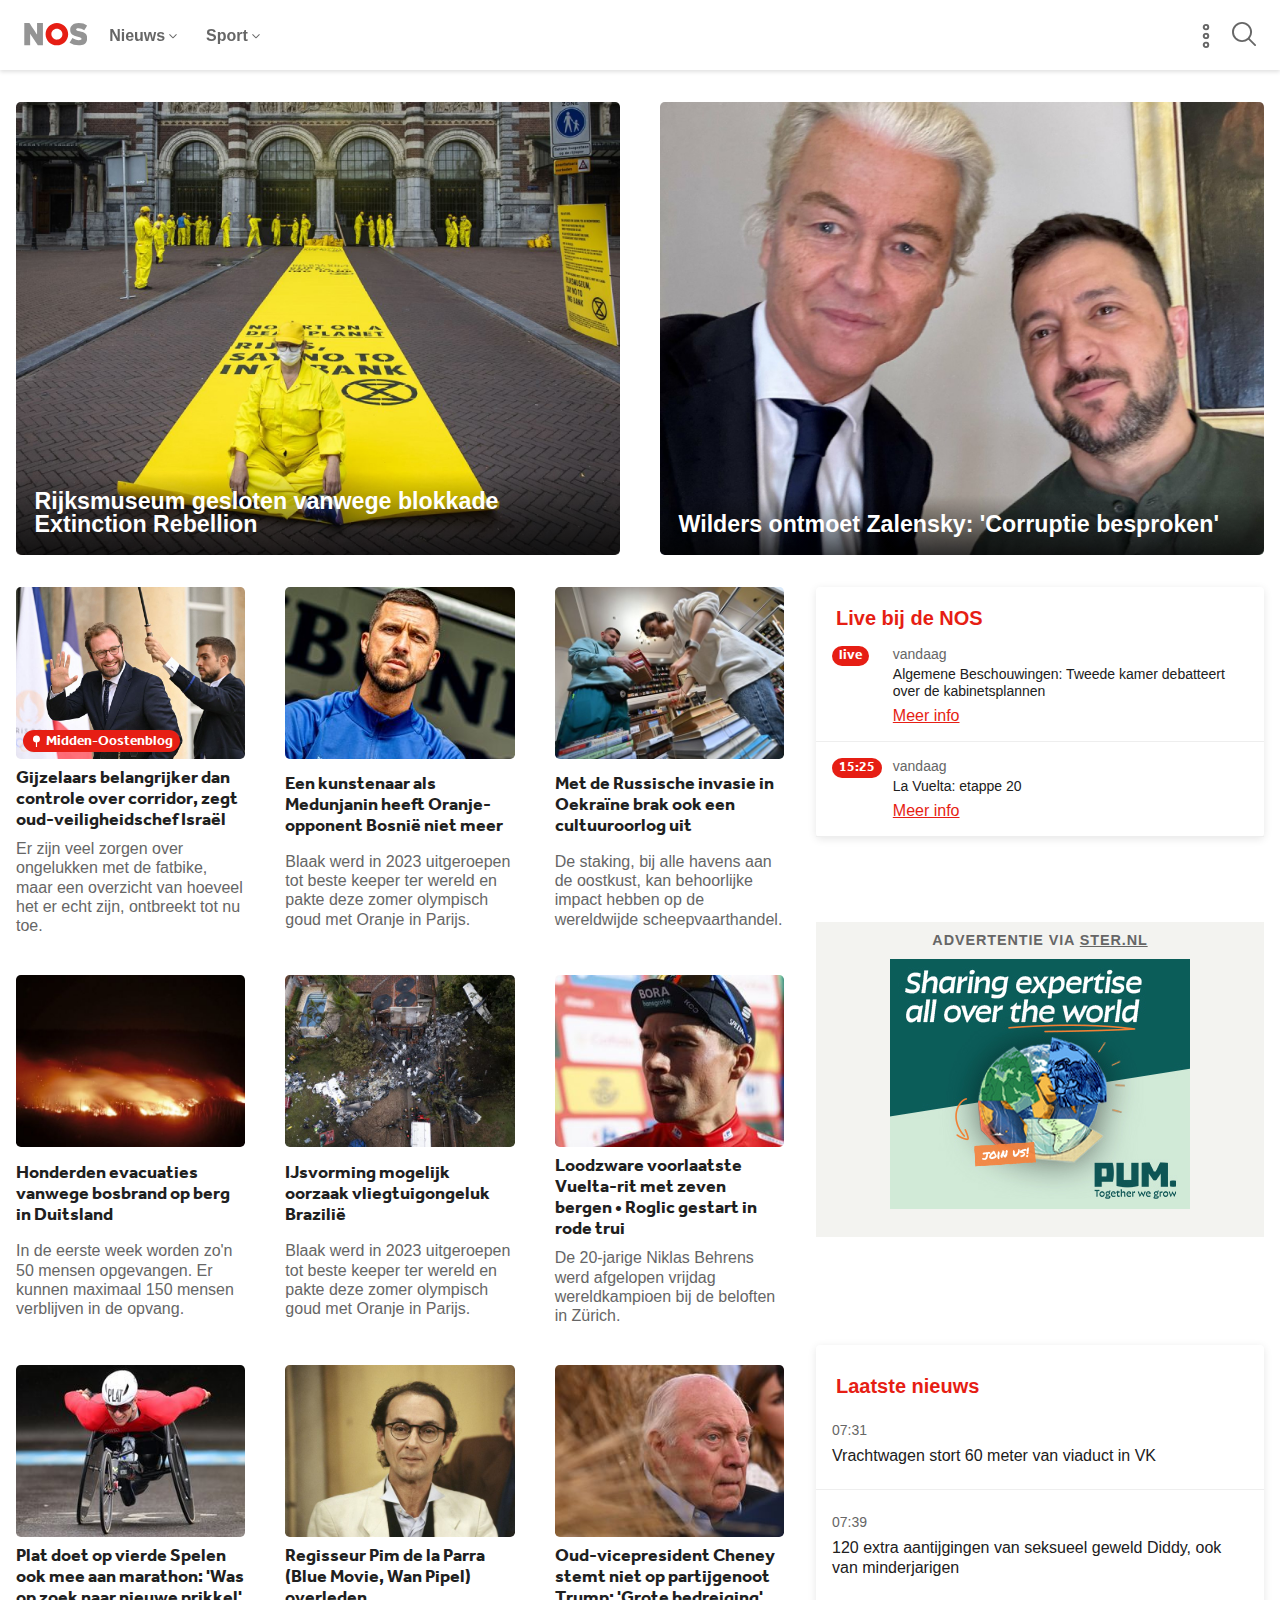
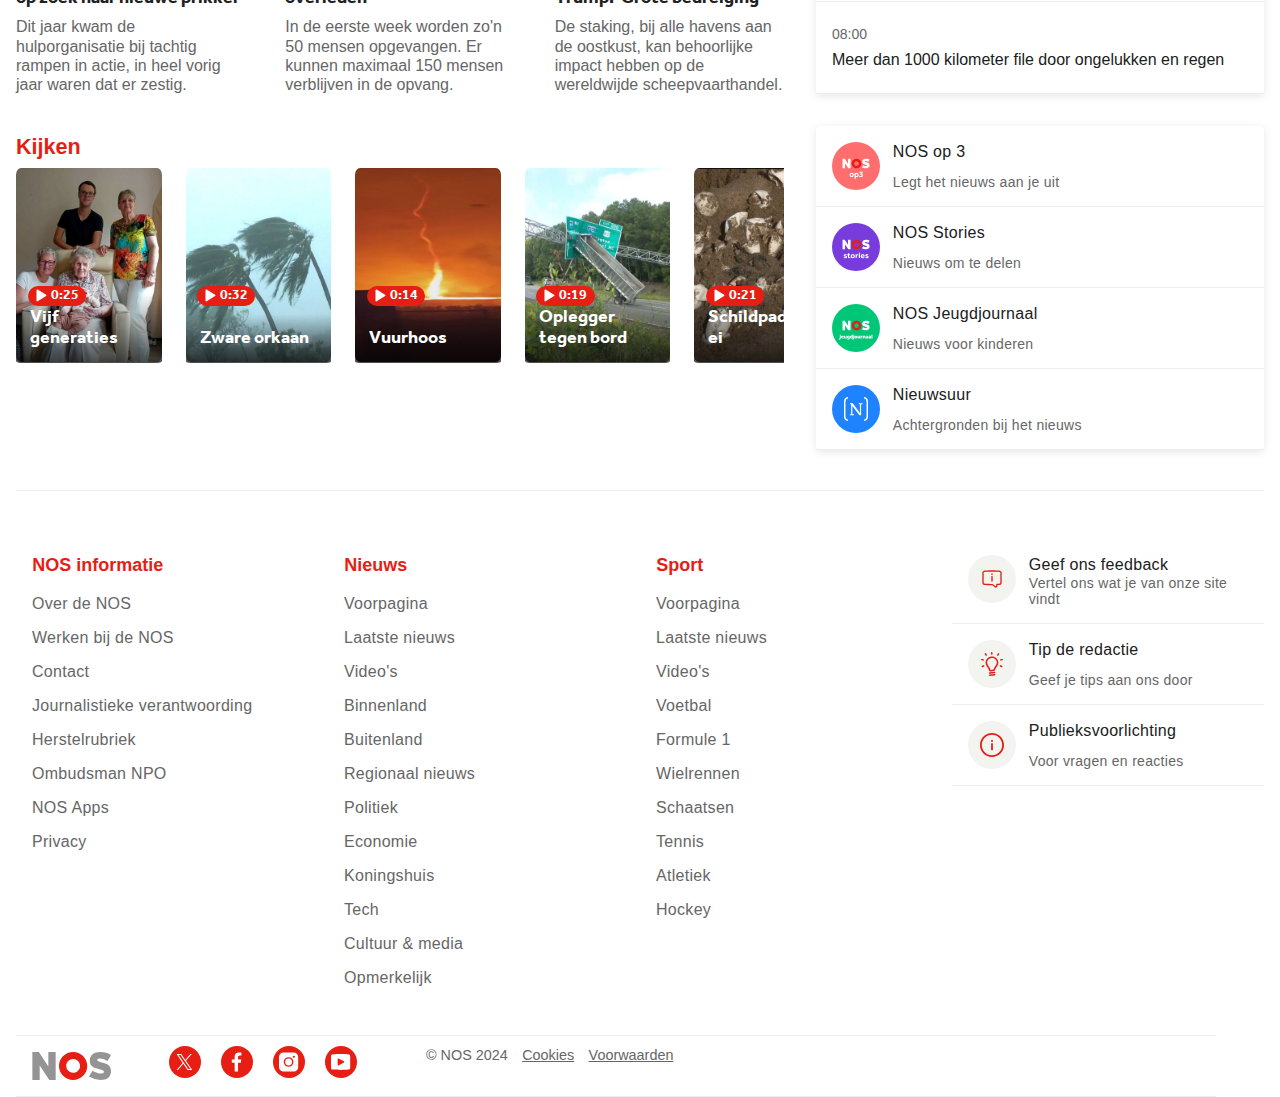
==== commit aa2811da: "qsdacfvbgh" ====
--- a/oefening.html
+++ b/oefening.html
@@ -46,8 +46,9 @@
                 <li>
                     <svg xmlns="http://www.w3.org/2000/svg" viewBox="0 0 24 24" aria-hidden="true" class="sc-9d1a94f4-5 hIPBis"><path fill="currentColor" fill-rule="nonzero" d="M10.04 0c5.545 0 10.04 4.495 10.04 10.04a10 10 0 0 1-2.333 6.435l5.99 5.992a.9.9 0 0 1-1.205 1.334l-.068-.061-5.992-5.99a10 10 0 0 1-6.432 2.33C4.495 20.08 0 15.585 0 10.04S4.495 0 10.04 0m0 1.8a8.241 8.241 0 0 0 0 16.48 8.241 8.241 0 0 0 0-16.48"></path></svg>
                 </li>
-
-            <!-- <ul>
+            </ul>
+            
+             <ul>
                 <li>
                     <a href="#">Voorpagina</a> 
                 </li>
@@ -128,7 +129,7 @@
                     <a href="#">Weer</a>
                 </li>
             </ul>
-        </nav> -->
+        </nav>
     </header>
 
     <main>
--- a/styles/style.css
+++ b/styles/style.css
@@ -358,7 +358,16 @@
         padding-top: 0.9em;
     }
 
-    nav ul{
+    /* Staan appart, omdat hij anders ook in de footer dingen veranderd */
+    nav ul:nth-of-type(1){
+        display: flex;
+        align-items: center;
+        justify-content: center;
+        gap: 1em;
+        padding: 0 1em;
+    }
+
+    nav ul:nth-of-type(2){
         display: flex;
         align-items: center;
         justify-content: center;
@@ -432,6 +441,48 @@
         list-style-type: none;
     }
 
+    nav ul:nth-of-type(n+ 3){
+        position: absolute;
+        top: -999em;
+        left: -999em;
+        background-color: var(--background-color);
+        box-shadow: rgba(0, 0, 0, 0.1) 0px 2px 8px 0px;
+        width: 11em;
+    }
+
+    nav ul:nth-of-type(n+ 3) li{
+        padding: 1em;
+        border-top: 1px solid var(--border-lijn);
+    }
+
+    nav ul:nth-of-type(n+ 3) li a{
+        font-weight: 500;
+        font-size: 0.875em;
+        line-height: 1.2em;
+        color: var(--grijze-text);
+        text-decoration: none;
+        transition: 150ms ease-in-out;
+    }
+
+    nav ul:nth-of-type(n+ 3) li a:hover{
+        color: var(--rood);
+        text-decoration: underline;   
+    }
+
+    nav ul:nth-of-type(3).lijstjeLatenZien {
+        position: absolute;
+        top: 4em;
+        left: 6em;
+    }
+
+    nav ul:nth-of-type(4).lijstLatenZien {
+        position: absolute;
+        top: 4em;
+        left: 14em;
+    }
+
+
+
 
     /**********/
     /* FOOTER */
@@ -439,6 +490,8 @@
 
     footer{
         margin: 0 1em;
+        padding-top: 4em;
+        border-top: 1px solid var(--border-lijn);
     }
 
     /**************************/
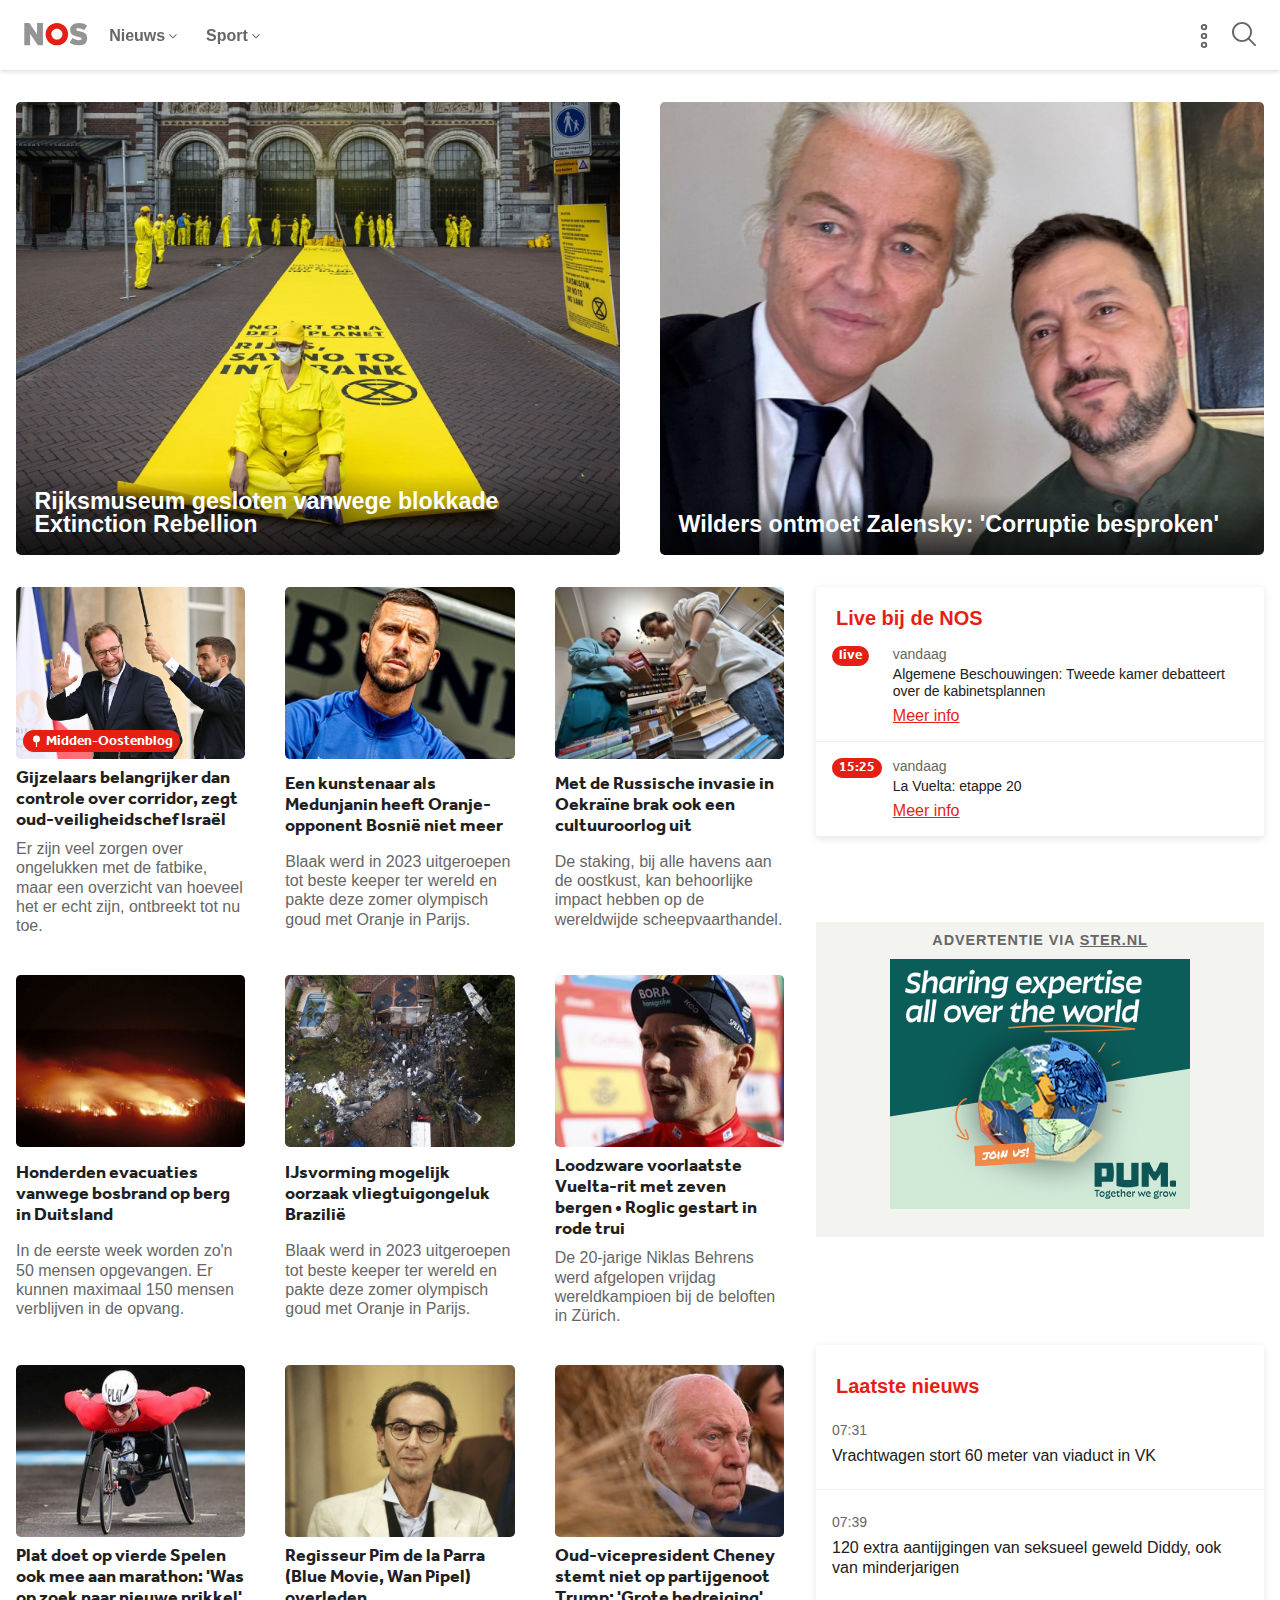
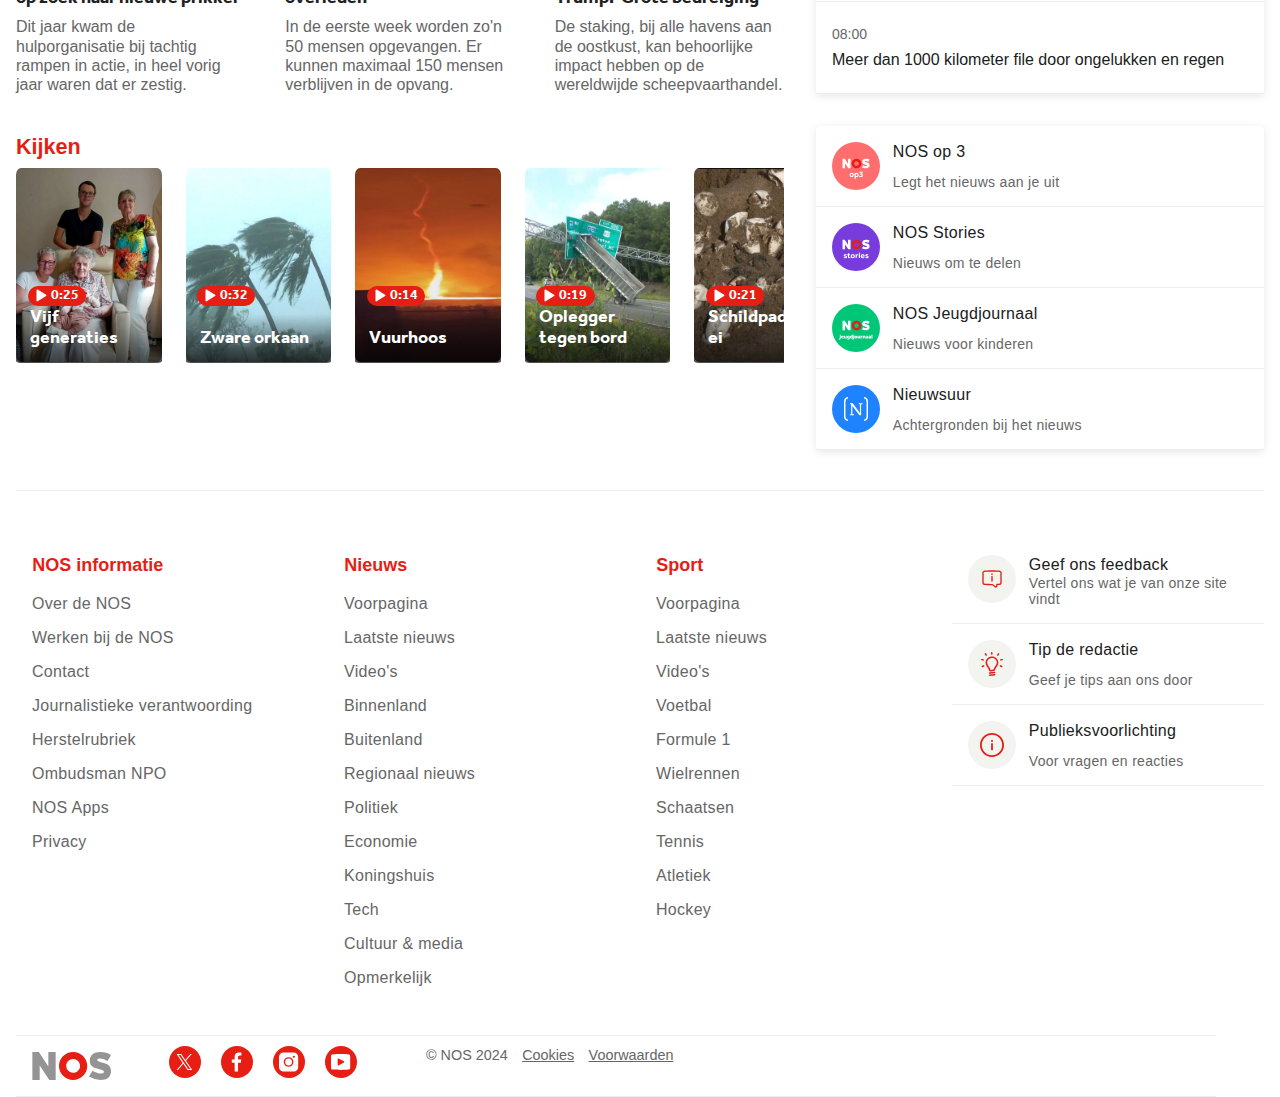
==== commit e2c2772d: "dropdown gefixed" ====
--- a/oefening.html
+++ b/oefening.html
@@ -38,7 +38,7 @@
                     <svg xmlns="http://www.w3.org/2000/svg" width="24" height="18" viewBox="0 0 24 18" aria-hidden="true" class="sc-84663880-8 kwGkRw"><path fill="currentColor" d="M24 14.52c0 1.8-1.45 3.25-3.25 3.25-.57 0-2 0-5.94.03l-5.95.04A3.25 3.25 0 0 1 8 11.47a3.25 3.25 0 0 1 4-2.93 5.07 5.07 0 0 1 9.7 2.87c1.33.4 2.3 1.65 2.3 3.11m-3.28-1.74a.75.75 0 0 1-.7-1.04 3.57 3.57 0 1 0-6.8-2.05c-.1.5-.67.76-1.11.5a1.7 1.7 0 0 0-.88-.24 1.75 1.75 0 0 0-1.72 2.03.75.75 0 0 1-.7.87 1.74 1.74 0 0 0 .05 3.49l5.94-.04 5.95-.03a1.75 1.75 0 0 0 .03-3.5h-.06zm-9.4-7.41a.75.75 0 1 1-.72 1.31 2.86 2.86 0 0 0-4.07 3.5.75.75 0 1 1-1.41.5 4.37 4.37 0 0 1 6.2-5.31m-1.38-3a.75.75 0 1 1-1.5 0V.75a.75.75 0 0 1 1.5 0zM.75 9.94a.75.75 0 0 1 0-1.5h1.62a.75.75 0 1 1 0 1.5zm1.94-6.19A.75.75 0 1 1 3.75 2.7L4.9 3.84a.75.75 0 0 1-1.07 1.05L2.7 3.75z"></path></svg>
                 </li>
                 <li>
-                    <svg xmlns="http://www.w3.org/2000/svg" viewBox="0 0 24 24" aria-hidden="true" class="sc-9d1a94f4-6 clptQJ"><path fill="currentColor" d="M3.13 8.87a3.13 3.13 0 1 1 0 6.26 3.13 3.13 0 0 1 0-6.26m8.87 0a3.13 3.13 0 1 1 0 6.26 3.13 3.13 0 0 1 0-6.26m8.87 0a3.13 3.13 0 1 1 0 6.26 3.13 3.13 0 0 1 0-6.26m-17.74 1.8a1.33 1.33 0 1 0 0 2.66 1.33 1.33 0 0 0 0-2.66m8.87 0a1.33 1.33 0 1 0 0 2.66 1.33 1.33 0 0 0 0-2.66m8.87 0a1.33 1.33 0 1 0 0 2.66 1.33 1.33 0 0 0 0-2.66"></path></svg>
+                    <button><svg xmlns="http://www.w3.org/2000/svg" viewBox="0 0 24 24" aria-hidden="true" class="sc-9d1a94f4-6 clptQJ"><path fill="currentColor" d="M3.13 8.87a3.13 3.13 0 1 1 0 6.26 3.13 3.13 0 0 1 0-6.26m8.87 0a3.13 3.13 0 1 1 0 6.26 3.13 3.13 0 0 1 0-6.26m8.87 0a3.13 3.13 0 1 1 0 6.26 3.13 3.13 0 0 1 0-6.26m-17.74 1.8a1.33 1.33 0 1 0 0 2.66 1.33 1.33 0 0 0 0-2.66m8.87 0a1.33 1.33 0 1 0 0 2.66 1.33 1.33 0 0 0 0-2.66m8.87 0a1.33 1.33 0 1 0 0 2.66 1.33 1.33 0 0 0 0-2.66"></path></svg></button>
                 </li>
                 <li>
                     <svg xmlns="http://www.w3.org/2000/svg" width="72" height="48" viewBox="0 0 72 48" aria-hidden="true" class="sc-84663880-10 bknfGk"><g fill="none" fill-rule="evenodd"><path fill="#D7D8D6" d="m46.65 27.04-19.3 19.29c-1.94 1.94-4.16 1.94-6.1 0l-19.3-19.3c-1.94-1.93-1.94-4.16 0-6.1l19.3-19.29c1.94-1.94 4.16-1.94 6.1 0l19.3 19.29c1.94 1.94 1.94 4.17 0 6.1z"></path><path fill="#FF6D00" d="m19.18 15.49-1.41-1.41c-.59-.58-1.13-.57-1.8.09l-1.22 1.23c-.66.66-.67 1.2-.1 1.79l1.42 1.4c.58.6 1.13.58 1.79-.08l1.23-1.23c.65-.65.67-1.2.09-1.79M20.72 14c1.45 1.46 1.48 3.2-.15 4.83l-1.24 1.24c-.43.42-.79.65-1.08.71l1.08 1.08c.54.54.47 1.14.05 1.56-.42.41-1.03.5-1.57-.05l-4.7-4.69c-1.45-1.46-1.47-3.2.16-4.83l1.16-1.16c1.63-1.63 3.37-1.6 4.82-.15zm5.8-5.84L25.1 6.75c-.6-.59-1.14-.57-1.8.09l-1.23 1.23c-.65.65-.67 1.2-.08 1.78l1.4 1.41c.59.59 1.14.57 1.8-.08l1.22-1.24c.66-.65.68-1.2.1-1.78zm1.53-1.5c1.46 1.46 1.48 3.2-.15 4.84l-1.16 1.16c-1.63 1.63-3.37 1.6-4.82.14l-1.47-1.46c-1.45-1.45-1.48-3.2.16-4.82l1.16-1.16c1.62-1.63 3.37-1.6 4.82-.15l1.47 1.46zM14.9 23.13c.54.54.46 1.15.04 1.57-.41.41-1.02.48-1.56-.06l-3.08-3.08c-.58-.59-1.14-.57-1.79.09l-1.23 1.23c-.66.66-.67 1.2-.1 1.79l3.09 3.08c.54.54.47 1.15.06 1.57-.42.4-1.03.49-1.57-.05l-3.11-3.11c-1.45-1.46-1.48-3.2.15-4.83l1.16-1.16c1.63-1.63 3.38-1.6 4.83-.15l3.1 3.1zm10.5-2.2c-1.94 1.95-1.94 4.18 0 6.12l19.3 19.29c1.94 1.94 4.16 1.94 6.1 0l19.3-19.3c1.94-1.93 1.94-4.16 0-6.1L50.8 1.64c-1.94-1.94-4.16-1.94-6.1 0z"></path><path fill="#FFFFFE" d="M35.23 23.03c-.91-.21-1.2-.3-1.2-.7 0-.54.77-.62 1.23-.62.42 0 .94.1 1.4.26.12.04.24.08.36.08.33 0 .48-.25.58-.5l.08-.17a1 1 0 0 0 .07-.34c0-.27-.17-.5-.47-.6a5.8 5.8 0 0 0-1.98-.33c-2 0-3.14.85-3.14 2.33 0 1.64 1.36 1.94 2.8 2.26H35c.8.19 1.19.3 1.19.73 0 .16 0 .64-1.33.64-.53 0-1.08-.1-1.69-.32a1.1 1.1 0 0 0-.35-.07c-.33 0-.48.25-.58.5l-.1.2a1 1 0 0 0-.07.34c0 .27.18.49.47.6.6.23 1.38.35 2.3.35 2.08 0 3.22-.83 3.22-2.34 0-1.64-1.37-1.96-2.82-2.3zm15.86.33-4.78-3a.6.6 0 0 0-.92.51v6c0 .47.52.76.92.5l4.78-2.99a.6.6 0 0 0 0-1.02m-6.97 3.05c-.07-.3-.23-.44-.5-.44-.07 0-.2.01-.29.03-.14.02-.26.02-.36.02-.73 0-1.18-.22-1.18-1.36v-2.78h1.63c.49 0 .71-.23.71-.72v-.2c0-.48-.22-.71-.71-.71h-1.64V19.2c0-.49-.22-.72-.71-.72h-.45c-.5 0-.72.23-.72.72v1.05h-.41c-.5 0-.72.23-.72.72v.2c0 .48.23.71.72.71h.41v2.95c0 1.91.92 2.84 2.82 2.84.36 0 .7-.05.95-.1.36-.06.55-.27.55-.59l-.04-.3zm18.95.27-.05-.27c-.07-.3-.23-.44-.51-.44-.06 0-.2.01-.28.03l-.36.03c-.73 0-1.19-.23-1.19-1.37v-2.78h1.64c.49 0 .71-.23.71-.72v-.2c0-.48-.22-.71-.71-.71h-1.64V19.2c0-.49-.22-.71-.72-.71h-.44c-.5 0-.72.22-.72.71v1.05h-.42c-.49 0-.72.23-.72.72v.2c0 .48.23.71.72.71h.42v2.95c0 1.91.92 2.84 2.81 2.84.37 0 .7-.05.96-.1.35-.06.55-.27.55-.59 0-.07-.02-.18-.05-.3m-6.2-5.88-.04.28-.02.14c-.1.41-.22.65-.64.65l-.32-.02a4.5 4.5 0 0 0-1.64.08v4.88c0 .5-.23.72-.72.72h-.45c-.49 0-.72-.23-.72-.72V21.3c0-.47.21-.75.67-.87a8.5 8.5 0 0 1 3.25-.25c.4.04.62.27.62.63z"></path></g></svg>
@@ -47,7 +47,7 @@
                     <svg xmlns="http://www.w3.org/2000/svg" viewBox="0 0 24 24" aria-hidden="true" class="sc-9d1a94f4-5 hIPBis"><path fill="currentColor" fill-rule="nonzero" d="M10.04 0c5.545 0 10.04 4.495 10.04 10.04a10 10 0 0 1-2.333 6.435l5.99 5.992a.9.9 0 0 1-1.205 1.334l-.068-.061-5.992-5.99a10 10 0 0 1-6.432 2.33C4.495 20.08 0 15.585 0 10.04S4.495 0 10.04 0m0 1.8a8.241 8.241 0 0 0 0 16.48 8.241 8.241 0 0 0 0-16.48"></path></svg>
                 </li>
             </ul>
-            
+
              <ul>
                 <li>
                     <a href="#">Voorpagina</a> 
--- a/styles/style.css
+++ b/styles/style.css
@@ -80,7 +80,16 @@
         padding-top: 0.9em;
     }
 
-    nav ul{
+    /* Onder elkaar zodat de dropdown het nog doet */
+    nav ul:nth-of-type(1){
+        display: flex;
+        align-items: center;
+        justify-content: center;
+        gap: 1em;
+        padding: 0 0.5em;
+    }
+
+    nav ul:nth-of-type(2){
         display: flex;
         align-items: center;
         justify-content: center;
@@ -131,6 +140,18 @@
     /* 3 puntjes rechtop zetten */
     nav ul:nth-of-type(2) li:nth-of-type(2){
         rotate: 90deg;
+        width: 1.5em;
+        height: 1.5em;
+    }
+
+    /* Zodat de knop niet fout staat */
+    nav ul:nth-of-type(2) li:nth-of-type(2) button{
+        padding: 0;
+    }
+    
+    /* Zodat de knop niet fout staat */
+    nav ul:nth-of-type(2) li:nth-of-type(2) svg{
+        padding: 0;
     }
 
     /* Als ik 1 EN 3 samen zetten zetten hij ook absolute op de 3e button */
@@ -142,6 +163,49 @@
     nav ul:nth-of-type(2) li:nth-of-type(3){
         position: absolute;
         left: -999em;
+    }
+
+    nav ul:nth-of-type(n+ 3){
+        position: absolute;
+        top: -999em;
+        left: -999em;
+        background-color: var(--background-color);
+        box-shadow: rgba(0, 0, 0, 0.1) 0px 2px 8px 0px;
+        width: 11em;
+    }
+
+    nav ul:nth-of-type(n+ 3) li{
+        display: flex;
+        flex-direction: column;
+        padding: 1em;
+        border-top: 1px solid var(--border-lijn);
+    }
+
+    nav ul:nth-of-type(n+ 3) li a{
+        font-weight: 500;
+        font-size: 0.875em;
+        line-height: 1.2em;
+        color: var(--grijze-text);
+        text-decoration: none;
+    }
+
+
+    nav ul:nth-of-type(3).lijstjeLatenZien {
+        position: absolute;
+        top: 4em;
+        left: 4em;
+    }
+
+    nav ul:nth-of-type(4).lijstLatenZien {
+        position: absolute;
+        top: 4em;
+        left: 10em;
+    }
+
+    nav ul:nth-of-type(5).lijstLatenZien3 {
+        position: absolute;
+        top: 4em;
+        left: 9em;
     }
 
     /* Geen puntjes op Li */
@@ -149,6 +213,8 @@
         padding: 0;
         list-style-type: none;
     }
+
+    
 
 
 
@@ -423,6 +489,18 @@
     /* 3 puntjes rechtop zetten */
     nav ul:nth-of-type(2) li:nth-of-type(2){
         rotate: 90deg;
+        width: 1.5em;
+        height: 1.5em;
+    }
+
+    /* Zodat de knop niet fout staat */
+    nav ul:nth-of-type(2) li:nth-of-type(2) button{
+        padding: 0;
+    }
+
+    /* Zodat de knop niet fout staat */
+    nav ul:nth-of-type(2) li:nth-of-type(2) svg{
+        padding: 0;
     }
 
     /* Als ik 1 EN 3 samen zetten zetten hij ook absolute op de 3e button */
@@ -478,7 +556,13 @@
     nav ul:nth-of-type(4).lijstLatenZien {
         position: absolute;
         top: 4em;
-        left: 14em;
+        left: 12em;
+    }
+
+    nav ul:nth-of-type(5).lijstLatenZien3 {
+        position: absolute;
+        top: 4em;
+        left: 47.5em;
     }
 
 
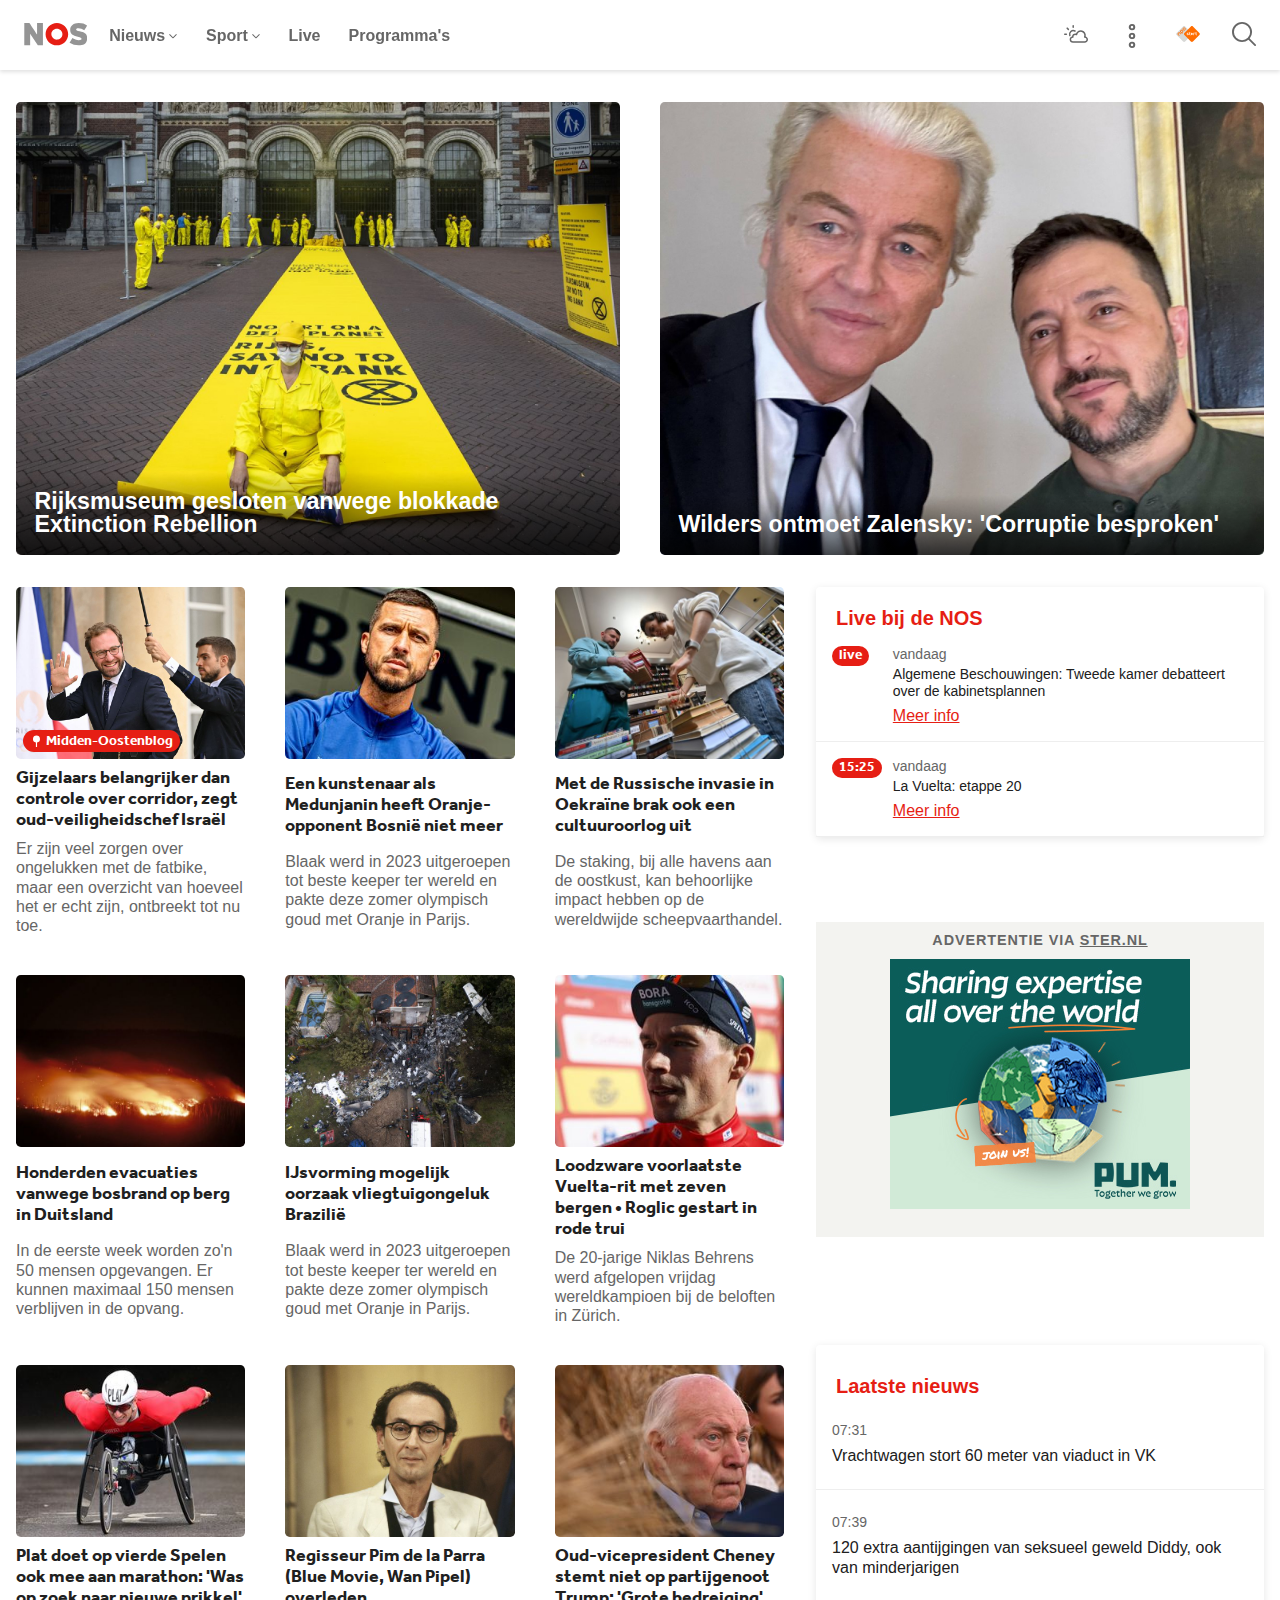
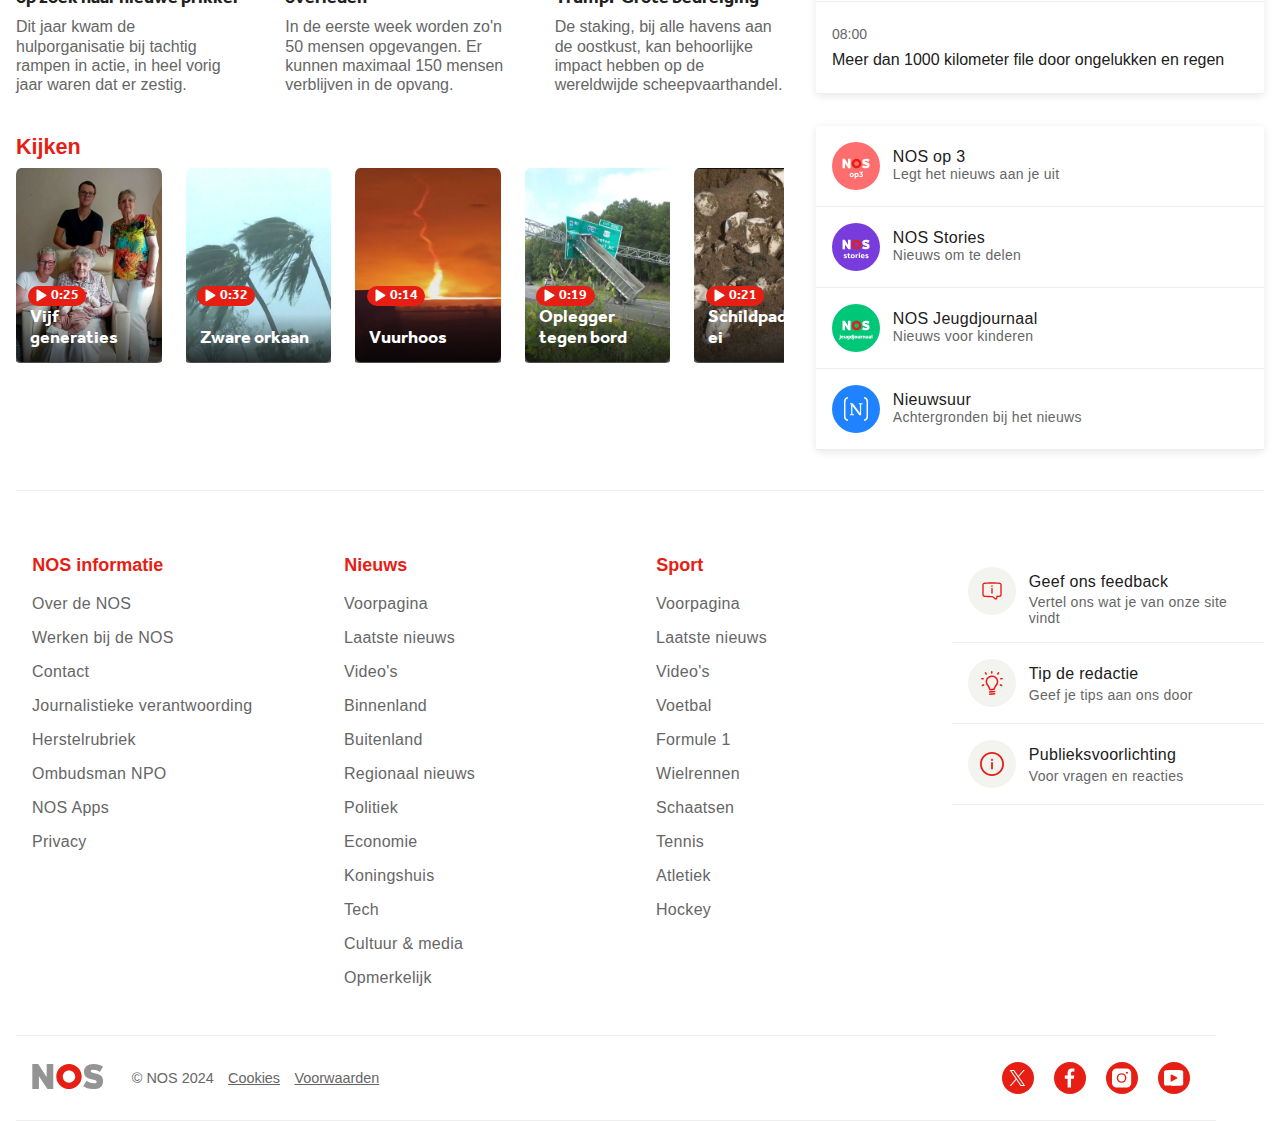
==== commit 2586d920: "1e pagina zo goed als compleet" ====
--- a/oefening.html
+++ b/oefening.html
@@ -9,10 +9,13 @@
     <script src="scripts/script.js" defer></script>
     <title>NOS Homepagina</title>
     <link href="https://static.nos.nl/img/favicon/favicon.ico" rel="shortcut icon">
+    <!-- Favicon van de NOS zelf -->
 </head>
 
 <body>
     <header>
+        <a href="#main" class="skip">Skip naar main content</a>
+        <!-- Bron van "skiplink" https://www.w3schools.com/accessibility/accessibility_skip_links.php -->
         <h1 class="visually-hidden">NOS</h1>
         <nav>
             <ul>
@@ -35,13 +38,13 @@
 
             <ul>
                 <li>
-                    <svg xmlns="http://www.w3.org/2000/svg" width="24" height="18" viewBox="0 0 24 18" aria-hidden="true" class="sc-84663880-8 kwGkRw"><path fill="currentColor" d="M24 14.52c0 1.8-1.45 3.25-3.25 3.25-.57 0-2 0-5.94.03l-5.95.04A3.25 3.25 0 0 1 8 11.47a3.25 3.25 0 0 1 4-2.93 5.07 5.07 0 0 1 9.7 2.87c1.33.4 2.3 1.65 2.3 3.11m-3.28-1.74a.75.75 0 0 1-.7-1.04 3.57 3.57 0 1 0-6.8-2.05c-.1.5-.67.76-1.11.5a1.7 1.7 0 0 0-.88-.24 1.75 1.75 0 0 0-1.72 2.03.75.75 0 0 1-.7.87 1.74 1.74 0 0 0 .05 3.49l5.94-.04 5.95-.03a1.75 1.75 0 0 0 .03-3.5h-.06zm-9.4-7.41a.75.75 0 1 1-.72 1.31 2.86 2.86 0 0 0-4.07 3.5.75.75 0 1 1-1.41.5 4.37 4.37 0 0 1 6.2-5.31m-1.38-3a.75.75 0 1 1-1.5 0V.75a.75.75 0 0 1 1.5 0zM.75 9.94a.75.75 0 0 1 0-1.5h1.62a.75.75 0 1 1 0 1.5zm1.94-6.19A.75.75 0 1 1 3.75 2.7L4.9 3.84a.75.75 0 0 1-1.07 1.05L2.7 3.75z"></path></svg>
+                    <svg xmlns="http://www.w3.org/2000/svg" viewBox="0 0 24 18" aria-hidden="true" class="sc-84663880-8 kwGkRw"><path fill="currentColor" d="M24 14.52c0 1.8-1.45 3.25-3.25 3.25-.57 0-2 0-5.94.03l-5.95.04A3.25 3.25 0 0 1 8 11.47a3.25 3.25 0 0 1 4-2.93 5.07 5.07 0 0 1 9.7 2.87c1.33.4 2.3 1.65 2.3 3.11m-3.28-1.74a.75.75 0 0 1-.7-1.04 3.57 3.57 0 1 0-6.8-2.05c-.1.5-.67.76-1.11.5a1.7 1.7 0 0 0-.88-.24 1.75 1.75 0 0 0-1.72 2.03.75.75 0 0 1-.7.87 1.74 1.74 0 0 0 .05 3.49l5.94-.04 5.95-.03a1.75 1.75 0 0 0 .03-3.5h-.06zm-9.4-7.41a.75.75 0 1 1-.72 1.31 2.86 2.86 0 0 0-4.07 3.5.75.75 0 1 1-1.41.5 4.37 4.37 0 0 1 6.2-5.31m-1.38-3a.75.75 0 1 1-1.5 0V.75a.75.75 0 0 1 1.5 0zM.75 9.94a.75.75 0 0 1 0-1.5h1.62a.75.75 0 1 1 0 1.5zm1.94-6.19A.75.75 0 1 1 3.75 2.7L4.9 3.84a.75.75 0 0 1-1.07 1.05L2.7 3.75z"></path></svg>
                 </li>
                 <li>
                     <button><svg xmlns="http://www.w3.org/2000/svg" viewBox="0 0 24 24" aria-hidden="true" class="sc-9d1a94f4-6 clptQJ"><path fill="currentColor" d="M3.13 8.87a3.13 3.13 0 1 1 0 6.26 3.13 3.13 0 0 1 0-6.26m8.87 0a3.13 3.13 0 1 1 0 6.26 3.13 3.13 0 0 1 0-6.26m8.87 0a3.13 3.13 0 1 1 0 6.26 3.13 3.13 0 0 1 0-6.26m-17.74 1.8a1.33 1.33 0 1 0 0 2.66 1.33 1.33 0 0 0 0-2.66m8.87 0a1.33 1.33 0 1 0 0 2.66 1.33 1.33 0 0 0 0-2.66m8.87 0a1.33 1.33 0 1 0 0 2.66 1.33 1.33 0 0 0 0-2.66"></path></svg></button>
                 </li>
                 <li>
-                    <svg xmlns="http://www.w3.org/2000/svg" width="72" height="48" viewBox="0 0 72 48" aria-hidden="true" class="sc-84663880-10 bknfGk"><g fill="none" fill-rule="evenodd"><path fill="#D7D8D6" d="m46.65 27.04-19.3 19.29c-1.94 1.94-4.16 1.94-6.1 0l-19.3-19.3c-1.94-1.93-1.94-4.16 0-6.1l19.3-19.29c1.94-1.94 4.16-1.94 6.1 0l19.3 19.29c1.94 1.94 1.94 4.17 0 6.1z"></path><path fill="#FF6D00" d="m19.18 15.49-1.41-1.41c-.59-.58-1.13-.57-1.8.09l-1.22 1.23c-.66.66-.67 1.2-.1 1.79l1.42 1.4c.58.6 1.13.58 1.79-.08l1.23-1.23c.65-.65.67-1.2.09-1.79M20.72 14c1.45 1.46 1.48 3.2-.15 4.83l-1.24 1.24c-.43.42-.79.65-1.08.71l1.08 1.08c.54.54.47 1.14.05 1.56-.42.41-1.03.5-1.57-.05l-4.7-4.69c-1.45-1.46-1.47-3.2.16-4.83l1.16-1.16c1.63-1.63 3.37-1.6 4.82-.15zm5.8-5.84L25.1 6.75c-.6-.59-1.14-.57-1.8.09l-1.23 1.23c-.65.65-.67 1.2-.08 1.78l1.4 1.41c.59.59 1.14.57 1.8-.08l1.22-1.24c.66-.65.68-1.2.1-1.78zm1.53-1.5c1.46 1.46 1.48 3.2-.15 4.84l-1.16 1.16c-1.63 1.63-3.37 1.6-4.82.14l-1.47-1.46c-1.45-1.45-1.48-3.2.16-4.82l1.16-1.16c1.62-1.63 3.37-1.6 4.82-.15l1.47 1.46zM14.9 23.13c.54.54.46 1.15.04 1.57-.41.41-1.02.48-1.56-.06l-3.08-3.08c-.58-.59-1.14-.57-1.79.09l-1.23 1.23c-.66.66-.67 1.2-.1 1.79l3.09 3.08c.54.54.47 1.15.06 1.57-.42.4-1.03.49-1.57-.05l-3.11-3.11c-1.45-1.46-1.48-3.2.15-4.83l1.16-1.16c1.63-1.63 3.38-1.6 4.83-.15l3.1 3.1zm10.5-2.2c-1.94 1.95-1.94 4.18 0 6.12l19.3 19.29c1.94 1.94 4.16 1.94 6.1 0l19.3-19.3c1.94-1.93 1.94-4.16 0-6.1L50.8 1.64c-1.94-1.94-4.16-1.94-6.1 0z"></path><path fill="#FFFFFE" d="M35.23 23.03c-.91-.21-1.2-.3-1.2-.7 0-.54.77-.62 1.23-.62.42 0 .94.1 1.4.26.12.04.24.08.36.08.33 0 .48-.25.58-.5l.08-.17a1 1 0 0 0 .07-.34c0-.27-.17-.5-.47-.6a5.8 5.8 0 0 0-1.98-.33c-2 0-3.14.85-3.14 2.33 0 1.64 1.36 1.94 2.8 2.26H35c.8.19 1.19.3 1.19.73 0 .16 0 .64-1.33.64-.53 0-1.08-.1-1.69-.32a1.1 1.1 0 0 0-.35-.07c-.33 0-.48.25-.58.5l-.1.2a1 1 0 0 0-.07.34c0 .27.18.49.47.6.6.23 1.38.35 2.3.35 2.08 0 3.22-.83 3.22-2.34 0-1.64-1.37-1.96-2.82-2.3zm15.86.33-4.78-3a.6.6 0 0 0-.92.51v6c0 .47.52.76.92.5l4.78-2.99a.6.6 0 0 0 0-1.02m-6.97 3.05c-.07-.3-.23-.44-.5-.44-.07 0-.2.01-.29.03-.14.02-.26.02-.36.02-.73 0-1.18-.22-1.18-1.36v-2.78h1.63c.49 0 .71-.23.71-.72v-.2c0-.48-.22-.71-.71-.71h-1.64V19.2c0-.49-.22-.72-.71-.72h-.45c-.5 0-.72.23-.72.72v1.05h-.41c-.5 0-.72.23-.72.72v.2c0 .48.23.71.72.71h.41v2.95c0 1.91.92 2.84 2.82 2.84.36 0 .7-.05.95-.1.36-.06.55-.27.55-.59l-.04-.3zm18.95.27-.05-.27c-.07-.3-.23-.44-.51-.44-.06 0-.2.01-.28.03l-.36.03c-.73 0-1.19-.23-1.19-1.37v-2.78h1.64c.49 0 .71-.23.71-.72v-.2c0-.48-.22-.71-.71-.71h-1.64V19.2c0-.49-.22-.71-.72-.71h-.44c-.5 0-.72.22-.72.71v1.05h-.42c-.49 0-.72.23-.72.72v.2c0 .48.23.71.72.71h.42v2.95c0 1.91.92 2.84 2.81 2.84.37 0 .7-.05.96-.1.35-.06.55-.27.55-.59 0-.07-.02-.18-.05-.3m-6.2-5.88-.04.28-.02.14c-.1.41-.22.65-.64.65l-.32-.02a4.5 4.5 0 0 0-1.64.08v4.88c0 .5-.23.72-.72.72h-.45c-.49 0-.72-.23-.72-.72V21.3c0-.47.21-.75.67-.87a8.5 8.5 0 0 1 3.25-.25c.4.04.62.27.62.63z"></path></g></svg>
+                    <svg xmlns="http://www.w3.org/2000/svg" viewBox="0 0 72 48" aria-hidden="true" class="sc-84663880-10 bknfGk"><g fill="none" fill-rule="evenodd"><path fill="#D7D8D6" d="m46.65 27.04-19.3 19.29c-1.94 1.94-4.16 1.94-6.1 0l-19.3-19.3c-1.94-1.93-1.94-4.16 0-6.1l19.3-19.29c1.94-1.94 4.16-1.94 6.1 0l19.3 19.29c1.94 1.94 1.94 4.17 0 6.1z"></path><path fill="#FF6D00" d="m19.18 15.49-1.41-1.41c-.59-.58-1.13-.57-1.8.09l-1.22 1.23c-.66.66-.67 1.2-.1 1.79l1.42 1.4c.58.6 1.13.58 1.79-.08l1.23-1.23c.65-.65.67-1.2.09-1.79M20.72 14c1.45 1.46 1.48 3.2-.15 4.83l-1.24 1.24c-.43.42-.79.65-1.08.71l1.08 1.08c.54.54.47 1.14.05 1.56-.42.41-1.03.5-1.57-.05l-4.7-4.69c-1.45-1.46-1.47-3.2.16-4.83l1.16-1.16c1.63-1.63 3.37-1.6 4.82-.15zm5.8-5.84L25.1 6.75c-.6-.59-1.14-.57-1.8.09l-1.23 1.23c-.65.65-.67 1.2-.08 1.78l1.4 1.41c.59.59 1.14.57 1.8-.08l1.22-1.24c.66-.65.68-1.2.1-1.78zm1.53-1.5c1.46 1.46 1.48 3.2-.15 4.84l-1.16 1.16c-1.63 1.63-3.37 1.6-4.82.14l-1.47-1.46c-1.45-1.45-1.48-3.2.16-4.82l1.16-1.16c1.62-1.63 3.37-1.6 4.82-.15l1.47 1.46zM14.9 23.13c.54.54.46 1.15.04 1.57-.41.41-1.02.48-1.56-.06l-3.08-3.08c-.58-.59-1.14-.57-1.79.09l-1.23 1.23c-.66.66-.67 1.2-.1 1.79l3.09 3.08c.54.54.47 1.15.06 1.57-.42.4-1.03.49-1.57-.05l-3.11-3.11c-1.45-1.46-1.48-3.2.15-4.83l1.16-1.16c1.63-1.63 3.38-1.6 4.83-.15l3.1 3.1zm10.5-2.2c-1.94 1.95-1.94 4.18 0 6.12l19.3 19.29c1.94 1.94 4.16 1.94 6.1 0l19.3-19.3c1.94-1.93 1.94-4.16 0-6.1L50.8 1.64c-1.94-1.94-4.16-1.94-6.1 0z"></path><path fill="#FFFFFE" d="M35.23 23.03c-.91-.21-1.2-.3-1.2-.7 0-.54.77-.62 1.23-.62.42 0 .94.1 1.4.26.12.04.24.08.36.08.33 0 .48-.25.58-.5l.08-.17a1 1 0 0 0 .07-.34c0-.27-.17-.5-.47-.6a5.8 5.8 0 0 0-1.98-.33c-2 0-3.14.85-3.14 2.33 0 1.64 1.36 1.94 2.8 2.26H35c.8.19 1.19.3 1.19.73 0 .16 0 .64-1.33.64-.53 0-1.08-.1-1.69-.32a1.1 1.1 0 0 0-.35-.07c-.33 0-.48.25-.58.5l-.1.2a1 1 0 0 0-.07.34c0 .27.18.49.47.6.6.23 1.38.35 2.3.35 2.08 0 3.22-.83 3.22-2.34 0-1.64-1.37-1.96-2.82-2.3zm15.86.33-4.78-3a.6.6 0 0 0-.92.51v6c0 .47.52.76.92.5l4.78-2.99a.6.6 0 0 0 0-1.02m-6.97 3.05c-.07-.3-.23-.44-.5-.44-.07 0-.2.01-.29.03-.14.02-.26.02-.36.02-.73 0-1.18-.22-1.18-1.36v-2.78h1.63c.49 0 .71-.23.71-.72v-.2c0-.48-.22-.71-.71-.71h-1.64V19.2c0-.49-.22-.72-.71-.72h-.45c-.5 0-.72.23-.72.72v1.05h-.41c-.5 0-.72.23-.72.72v.2c0 .48.23.71.72.71h.41v2.95c0 1.91.92 2.84 2.82 2.84.36 0 .7-.05.95-.1.36-.06.55-.27.55-.59l-.04-.3zm18.95.27-.05-.27c-.07-.3-.23-.44-.51-.44-.06 0-.2.01-.28.03l-.36.03c-.73 0-1.19-.23-1.19-1.37v-2.78h1.64c.49 0 .71-.23.71-.72v-.2c0-.48-.22-.71-.71-.71h-1.64V19.2c0-.49-.22-.71-.72-.71h-.44c-.5 0-.72.22-.72.71v1.05h-.42c-.49 0-.72.23-.72.72v.2c0 .48.23.71.72.71h.42v2.95c0 1.91.92 2.84 2.81 2.84.37 0 .7-.05.96-.1.35-.06.55-.27.55-.59 0-.07-.02-.18-.05-.3m-6.2-5.88-.04.28-.02.14c-.1.41-.22.65-.64.65l-.32-.02a4.5 4.5 0 0 0-1.64.08v4.88c0 .5-.23.72-.72.72h-.45c-.49 0-.72-.23-.72-.72V21.3c0-.47.21-.75.67-.87a8.5 8.5 0 0 1 3.25-.25c.4.04.62.27.62.63z"></path></g></svg>
                 </li>
                 <li>
                     <svg xmlns="http://www.w3.org/2000/svg" viewBox="0 0 24 24" aria-hidden="true" class="sc-9d1a94f4-5 hIPBis"><path fill="currentColor" fill-rule="nonzero" d="M10.04 0c5.545 0 10.04 4.495 10.04 10.04a10 10 0 0 1-2.333 6.435l5.99 5.992a.9.9 0 0 1-1.205 1.334l-.068-.061-5.992-5.99a10 10 0 0 1-6.432 2.33C4.495 20.08 0 15.585 0 10.04S4.495 0 10.04 0m0 1.8a8.241 8.241 0 0 0 0 16.48 8.241 8.241 0 0 0 0-16.48"></path></svg>
@@ -132,7 +135,7 @@
         </nav>
     </header>
 
-    <main>
+    <main id="main">
         <!-- De bovenste 2 fotos VOOR GROOT SCHERM -->
         <section>
             <li>
@@ -240,18 +243,6 @@
                     <a href="#"><h3>Meer dan 1000 kilometer file door ongelukken en regen</h3></a>
                     <p>08:00</p>
                 </li>
-
-                <!-- <li>
-                    <a href="#"><h3>Vrachtwagen stort 60 meter van viaduct in VK</h3></a>
-                    <p>08:02</p>
-                </li> -->
-
-                <!-- Inflatie zakt nauwelijks, vooral voeding, drank en tabak duurder -->
-
-                <!-- <li>
-                    <a href="#"><h3>Man steekt in supermarkt Shanghai drie mensen dood</h3></a>
-                    <p>08:06</p>
-                </li> -->
 
             </ul>
         </section>
@@ -514,6 +505,9 @@
 
             <ul>
                 <li>
+                    <svg xmlns="http://www.w3.org/2000/svg" viewBox="0 0 79 28" aria-label="Link naar de homepage"><g fill="none" fill-rule="evenodd"><path fill="currentColor" d="M78.94 18.93c0-5.31-2.57-6.91-9.32-8.54-3.46-.8-4.41-1.27-4.41-2.28 0-.96.53-1.66 2.76-1.66 2.72 0 5.1.93 7.48 2.55 0 0 3.15-5.01 3.49-5.87C76.2 1.12 72.92 0 68.35 0c-6.48 0-10.58 3.44-10.58 8.54 0 5.4 3.1 7.19 9.58 8.7 3.6.84 4.57 1.46 4.57 2.47 0 1.27-.85 1.74-3.5 1.74-2.49 0-5.9-1.36-7.85-2.71l-3.6 5.87a21.3 21.3 0 0 0 11.3 3.29c6.45 0 10.67-2.33 10.67-8.73"></path><path fill="#E61E14" d="M27 13.95C27 6.25 33.32 0 41.12 0s14.13 6.25 14.13 13.95S48.92 27.9 41.12 27.9 27 21.65 27 13.95m7.2 0c0-3.78 3.1-6.84 6.92-6.84 3.83 0 6.93 3.06 6.93 6.84s-3.1 6.84-6.93 6.84a6.89 6.89 0 0 1-6.93-6.84"></path><path fill="currentColor" d="M23.67 27.9V0h-7.33v14.35S6.88 0 6.82 0H.36v27.9h7.32V13.55l9.63 14.35z"></path></g></svg>
+                </li>
+                <li>
                     <p>© NOS 2024</p> 
                 </li>
                 <li>
--- a/styles/style.css
+++ b/styles/style.css
@@ -1,18 +1,20 @@
 @font-face {
-	font-family: EffraBold;
-	src: url("../fonts/EffraBold.woff") format("woff");
+    font-family: EffraBold;
+    src: url("../fonts/EffraBold.woff") format("woff");
 }
 
 /**************/
 /* CSS REMEDY */
 /**************/
 
-*, *::after, *::before {
-  box-sizing:border-box;  
-  margin: 0;
+*,
+*::after,
+*::before {
+    box-sizing: border-box;
+    margin: 0;
 }
 
-:focus{
+:focus {
     outline: var(--rood) solid 2px;
 }
 
@@ -21,28 +23,26 @@
 /* CUSTOM PROPERTIES */
 /*********************/
 :root {
-	/* startje */
-    color-scheme:light dark ;
-
-	--color-text:light-dark(#202020, #d6d6d6);
+    /* startje */
+    color-scheme: light dark;
+
+    --color-text: light-dark(#202020, #d6d6d6);
     --grijze-text: light-dark(#666666, #949494);
     --grijze-achtergrond: #F3F3F0;
     --nos-logo-grijs: #949494;
     --border-lijn: #eeeeee;
     --div-zwart: #2222224D;
-	--background-color:light-dark(#ffffff,#202020) ;
+    --background-color: light-dark(#ffffff, #202020);
     --wit-vulling: #ffffff;
-    --rood:light-dark(#E61E14,#e22f26);
-	--font-body-family: "EffraBold"
+    --rood: light-dark(#E61E14, #e22f26);
+    --font-body-family: "EffraBold"
 }
 
 
 
 
-body{
-    /* font-family: "EffraBold"; */
+body {
     font-family: "Helvetica Neue", Helvetica, Arial, sans-serif;
-    /* Let op lettertypen */
     padding: 0;
     margin: 0;
     background-color: var(--background-color);
@@ -54,7 +54,7 @@
 }
 
 /* Header/havigatie blok */
-header{
+header {
     display: block;
     height: 4.375em;
     width: 100%;
@@ -67,12 +67,18 @@
     box-shadow: rgba(0, 0, 0, 0.12) 0px 0.125rem 0.25rem 0px;
 }
 
-
-
-@media (width < 47.5em) {
+    /* Geen puntjes op Li */
+    ul {
+        padding: 0;
+        list-style-type: none;
+    }
+
+
+
+@media (max-width: 759px) {
 
     /* Hele nav bar */
-    nav{
+    nav {
         display: flex;
         align-items: center;
         justify-content: space-between;
@@ -81,7 +87,7 @@
     }
 
     /* Onder elkaar zodat de dropdown het nog doet */
-    nav ul:nth-of-type(1){
+    nav ul:nth-of-type(1) {
         display: flex;
         align-items: center;
         justify-content: center;
@@ -89,7 +95,7 @@
         padding: 0 0.5em;
     }
 
-    nav ul:nth-of-type(2){
+    nav ul:nth-of-type(2) {
         display: flex;
         align-items: center;
         justify-content: center;
@@ -98,7 +104,7 @@
     }
 
     /* Knop op normale tekst laten lijken */
-    nav button{
+    nav button {
         border: none;
         background-color: transparent;
         display: flex;
@@ -109,14 +115,14 @@
     }
 
     /* Button 2 en 3 (Li nr3 en 4) weg halen */
-    nav ul:nth-of-type(1) li:nth-of-type(n+ 4){
+    nav ul:nth-of-type(1) li:nth-of-type(n+ 4) {
         position: absolute;
         left: -999em;
     }
 
 
     /* Pijl icoontje */
-    nav button svg{
+    nav button svg {
         height: 0.4em;
         padding-left: 0.2em;
     }
@@ -124,64 +130,63 @@
     /************/
     /* NOS logo */
     /************/
-    nav ul:nth-of-type(1) li:nth-of-type(1) svg{
+    nav ul:nth-of-type(1) li:nth-of-type(1) svg {
         color: var(--nos-logo-grijs);
         width: auto;
         height: 0.85em;
     }
-    
+
     /* Alle svg's in de 2e lijst */
-    nav ul:nth-of-type(2) svg{
+    nav ul:nth-of-type(2) svg {
         color: var(--grijze-text);
         width: 1.5em;
         height: 1.5em;
     }
 
     /* 3 puntjes rechtop zetten */
-    nav ul:nth-of-type(2) li:nth-of-type(2){
+    nav ul:nth-of-type(2) li:nth-of-type(2) {
         rotate: 90deg;
         width: 1.5em;
         height: 1.5em;
     }
 
     /* Zodat de knop niet fout staat */
-    nav ul:nth-of-type(2) li:nth-of-type(2) button{
+    nav ul:nth-of-type(2) li:nth-of-type(2) button {
         padding: 0;
     }
-    
+
     /* Zodat de knop niet fout staat */
-    nav ul:nth-of-type(2) li:nth-of-type(2) svg{
+    nav ul:nth-of-type(2) li:nth-of-type(2) svg {
         padding: 0;
     }
 
     /* Als ik 1 EN 3 samen zetten zetten hij ook absolute op de 3e button */
-    nav ul:nth-of-type(2) li:nth-of-type(1){
+    nav ul:nth-of-type(2) li:nth-of-type(1) {
         position: absolute;
         left: -999em;
     }
 
-    nav ul:nth-of-type(2) li:nth-of-type(3){
+    nav ul:nth-of-type(2) li:nth-of-type(3) {
         position: absolute;
         left: -999em;
     }
 
-    nav ul:nth-of-type(n+ 3){
+    nav ul:nth-of-type(n+ 3) {
         position: absolute;
         top: -999em;
-        left: -999em;
         background-color: var(--background-color);
         box-shadow: rgba(0, 0, 0, 0.1) 0px 2px 8px 0px;
         width: 11em;
     }
 
-    nav ul:nth-of-type(n+ 3) li{
+    nav ul:nth-of-type(n+ 3) li {
         display: flex;
         flex-direction: column;
         padding: 1em;
         border-top: 1px solid var(--border-lijn);
     }
 
-    nav ul:nth-of-type(n+ 3) li a{
+    nav ul:nth-of-type(n+ 3) li a {
         font-weight: 500;
         font-size: 0.875em;
         line-height: 1.2em;
@@ -205,16 +210,11 @@
     nav ul:nth-of-type(5).lijstLatenZien3 {
         position: absolute;
         top: 4em;
-        left: 9em;
-    }
-
-    /* Geen puntjes op Li */
-    ul{
-        padding: 0;
-        list-style-type: none;
-    }
-
-    
+        right: 3em;
+    }
+
+
+
 
 
 
@@ -223,7 +223,7 @@
     /* FOOTER */
     /**********/
 
-    footer{
+    footer {
         margin: 0;
     }
 
@@ -232,71 +232,64 @@
     /***************************/
     /* Feedback en extra info  */
     /***************************/
-    footer section:nth-of-type(1) ul:nth-of-type(1){
+    footer section:nth-of-type(1) ul:nth-of-type(1) {
         margin-top: 2em;
-        margin-bottom: 1em;   
+        margin-bottom: 1em;
         border-top: 1px solid var(--border-lijn);
     }
 
-    footer section:nth-of-type(1) ul:nth-of-type(1) li{
+    footer section:nth-of-type(1) ul:nth-of-type(1) li {
         display: grid;
         grid-template-columns: 3.8em 1fr;
+        grid-template-rows: 1fr 1fr;
         padding: 1em;
         border-bottom: 1px solid var(--border-lijn);
         letter-spacing: 0.01875em;
-    }
-    /* Docent had hier gezegd dat ik 2 rows moest gebruiken, maar na er met 
-    Bahaa naar gekekn tehebben zei Bahaa dat in dit geval de code zo goed was */
-
-    footer section:nth-of-type(1) ul:nth-of-type(1) h2{
-        grid-row-start: 1;
+
+    }
+
+    footer section:nth-of-type(1) ul:nth-of-type(1) h2 {
+        grid-row-start: 2;
         grid-column-start: 2;
-        z-index: 1;
+        justify-self: start;
+        margin: 0;
+        font-weight: 500;
+        font-size: 0.875em;
+        padding-top: 0.25em;
+        color: var(--grijze-text);
+    }
+
+    footer section:nth-of-type(1) ul:nth-of-type(1) a {
+        grid-row-start: 1;
+        grid-column-start: 2;
         justify-self: start;
         align-self: end;
         margin: 0;
         font-weight: 500;
-        font-size: 0.875em;
-        padding-bottom: 0.5em;
-        color: var(--grijze-text);
-    }
-
-    footer section:nth-of-type(1) ul:nth-of-type(1) a{
-        grid-row-start: 1;
-        grid-column-start: 2;
-        z-index: 1;
-        justify-self: start;
-        align-self: start;
-        margin: 0;
-        font-weight: 500;
         font-size: 1em;
         line-height: 1.2em;
-        padding-top: 0.25em;
         color: var(--color-text);
         text-decoration: none;
     }
 
     /* Grijze achtergrond voor de iconen */
-    footer section:nth-of-type(1) ul:nth-of-type(1)  div{
+    footer section:nth-of-type(1) ul:nth-of-type(1) div {
         display: flex;
         justify-content: center;
         align-items: center;
         width: 3em;
         height: 3em;
+        grid-row: 1 / 3;
+        grid-column-start: 1;
+        justify-self: start;
+        align-self: center;
+        margin: 0;
         border-radius: 50%;
         background-color: var(--grijze-achtergrond);
     }
 
 
-    footer section:nth-of-type(1) ul:nth-of-type(1) svg{
-        /* width: 3em;
-        height: 3em;
-        grid-row-start: 1;
-        grid-column-start: 1;
-        z-index: 1;
-        justify-self: start;
-        align-self: end;
-        margin: 0; */
+    footer section:nth-of-type(1) ul:nth-of-type(1) svg {
         color: var(--rood);
     }
 
@@ -304,27 +297,27 @@
     /******************/
     /* Nos informatie */
     /******************/
-    footer section:nth-of-type(1) ul:nth-of-type(2){
+    footer section:nth-of-type(1) ul:nth-of-type(2) {
         margin: 0;
         padding-bottom: 2em;
     }
 
-    footer section:nth-of-type(1) h2{
+    footer section:nth-of-type(1) h2 {
         color: var(--rood);
         font-size: 1.125em;
         margin: 0.9em;
     }
 
     /* Alle lijstjes aanspreken */
-    footer section:nth-of-type(1) ul:nth-of-type(n+ 2){
+    footer section:nth-of-type(1) ul:nth-of-type(n+ 2) {
         margin: 0 1em;
     }
 
-    footer section:nth-of-type(1) ul:nth-of-type(n+ 2) li{
+    footer section:nth-of-type(1) ul:nth-of-type(n+ 2) li {
         margin-bottom: 1em;
     }
 
-    footer section:nth-of-type(1) ul:nth-of-type(n+ 2) a{
+    footer section:nth-of-type(1) ul:nth-of-type(n+ 2) a {
         text-decoration: none;
         letter-spacing: 0.01875em;
         font-weight: 500;
@@ -332,13 +325,13 @@
     }
 
     /* Laatste 2 titels (van de lijstjes) buiten beeld zetten */
-    footer section:nth-of-type(1) h2:nth-of-type(n +2){
+    footer section:nth-of-type(1) h2:nth-of-type(n +2) {
         position: absolute;
         left: -999em;
     }
 
     /* Laatste 2 lijstjes buiten beeld zetten */
-    footer section:nth-of-type(1) ul:nth-of-type(n+ 3){
+    footer section:nth-of-type(1) ul:nth-of-type(n+ 3) {
         position: absolute;
         left: -999em;
     }
@@ -356,13 +349,13 @@
     }
 
     /* Direct het NOS logo aanspreken */
-    footer section:nth-of-type(2) > svg{
+    footer section:nth-of-type(2)>svg {
         height: 1.75em;
         color: var(--nos-logo-grijs);
     }
 
 
-    footer section:nth-of-type(2) ul:nth-of-type(1){
+    footer section:nth-of-type(2) ul:nth-of-type(1) {
         display: flex;
         margin: 1em 0;
         justify-content: center;
@@ -371,7 +364,7 @@
     }
 
 
-    footer section:nth-of-type(2) ul:nth-of-type(1) li a{
+    footer section:nth-of-type(2) ul:nth-of-type(1) li a {
         padding: 0px;
         display: flex;
         justify-content: center;
@@ -385,38 +378,46 @@
         background-color: var(--rood);
     }
 
-    footer section:nth-of-type(2) ul:nth-of-type(1) li svg{
+    footer section:nth-of-type(2) ul:nth-of-type(1) li svg {
         color: var(--wit-vulling);
         width: 1.2em;
     }
+
 
     /************************/
     /* Copyright en cookies */
     /************************/
-    footer section:nth-of-type(2) ul:nth-of-type(2){
+    footer section:nth-of-type(2) ul:nth-of-type(2) {
         display: flex;
         gap: 1em;
-        padding-left: 1.1em;
         margin-top: 0.5em;
-        margin-bottom: 2em;   
+        margin-bottom: 2em;
         font-size: 0.9em;
         color: var(--grijze-text);
         font-weight: 400;
     }
 
-    footer section:nth-of-type(2) ul:nth-of-type(2) a{
-        color: var(--grijze-text);
+    footer section:nth-of-type(2) ul:nth-of-type(2) a {
+        color: var(--grijze-text);
+    }
+
+    /* Om het 2e NOS logo op mobile te verstoppen */
+    footer section:nth-of-type(2) ul:nth-of-type(2) svg {
+        position: absolute;
+        left: -999em;
+        height: 1.75em;
+        color: var(--nos-logo-grijs);
     }
 
 }
 
-	/**********************************************************************************/
-									/* MIDDEL SCHERM */
-	/**********************************************************************************/
-
-
-@media (width >= 47.5em) {
-    nav{
+/**********************************************************************************/
+                                /* MIDDEL SCHERM */
+/**********************************************************************************/
+
+
+@media only screen and (min-width: 760px) and (max-width: 899px) {
+    nav {
         display: flex;
         align-items: center;
         justify-content: space-between;
@@ -425,7 +426,7 @@
     }
 
     /* Staan appart, omdat hij anders ook in de footer dingen veranderd */
-    nav ul:nth-of-type(1){
+    nav ul:nth-of-type(1) {
         display: flex;
         align-items: center;
         justify-content: center;
@@ -433,7 +434,7 @@
         padding: 0 1em;
     }
 
-    nav ul:nth-of-type(2){
+    nav ul:nth-of-type(2) {
         display: flex;
         align-items: center;
         justify-content: center;
@@ -441,7 +442,7 @@
         padding: 0 1em;
     }
 
-    nav button{
+    nav button {
         border: none;
         background-color: transparent;
         display: flex;
@@ -452,88 +453,87 @@
         transition: color 150ms ease-in-out;
     }
 
-    nav button:hover{
+    nav button:hover {
         color: var(--rood);
     }
 
     /* Button 2 en 3 (Li nr3 en 4) weg halen */
-    nav ul:nth-of-type(1) li:nth-of-type(n+ 4){
+    nav ul:nth-of-type(1) li:nth-of-type(n+ 4) {
         position: absolute;
         left: -999em;
     }
 
-    nav button svg{
+    nav button svg {
         height: 0.4em;
         padding-left: 0.2em;
     }
 
 
-    nav ul:nth-of-type(1) li:nth-of-type(1) svg{
+    nav ul:nth-of-type(1) li:nth-of-type(1) svg {
         color: var(--nos-logo-grijs);
         width: auto;
         height: 1.4em;
-        transition:  150ms ease-in-out;
-    }
-    
-    nav ul:nth-of-type(1) li:nth-of-type(1) svg:hover{
+        transition: 150ms ease-in-out;
+    }
+
+    nav ul:nth-of-type(1) li:nth-of-type(1) svg:hover {
         scale: 1.05;
     }
-    
+
     /* Alle svg's in de 2e lijst */
-    nav ul:nth-of-type(2) svg{
+    nav ul:nth-of-type(2) svg {
         color: var(--grijze-text);
         width: 1.5em;
         height: 1.5em;
     }
 
     /* 3 puntjes rechtop zetten */
-    nav ul:nth-of-type(2) li:nth-of-type(2){
+    nav ul:nth-of-type(2) li:nth-of-type(2) {
         rotate: 90deg;
         width: 1.5em;
         height: 1.5em;
     }
 
     /* Zodat de knop niet fout staat */
-    nav ul:nth-of-type(2) li:nth-of-type(2) button{
+    nav ul:nth-of-type(2) li:nth-of-type(2) button {
         padding: 0;
     }
 
     /* Zodat de knop niet fout staat */
-    nav ul:nth-of-type(2) li:nth-of-type(2) svg{
+    nav ul:nth-of-type(2) li:nth-of-type(2) svg {
         padding: 0;
     }
 
     /* Als ik 1 EN 3 samen zetten zetten hij ook absolute op de 3e button */
-    nav ul:nth-of-type(2) li:nth-of-type(1){
+    nav ul:nth-of-type(2) li:nth-of-type(1) {
         position: absolute;
         left: -999em;
     }
 
-    nav ul:nth-of-type(2) li:nth-of-type(3){
+    nav ul:nth-of-type(2) li:nth-of-type(3) {
         position: absolute;
         left: -999em;
     }
 
-    ul{
+    ul {
         padding: 0;
         list-style-type: none;
     }
 
-    nav ul:nth-of-type(n+ 3){
+    nav ul:nth-of-type(n+ 3) {
         position: absolute;
         top: -999em;
-        left: -999em;
         background-color: var(--background-color);
         box-shadow: rgba(0, 0, 0, 0.1) 0px 2px 8px 0px;
         width: 11em;
     }
 
-    nav ul:nth-of-type(n+ 3) li{
+    nav ul:nth-of-type(n+ 3) li {
         padding: 1em;
         border-top: 1px solid var(--border-lijn);
     }
 
-    nav ul:nth-of-type(n+ 3) li a{
+    nav ul:nth-of-type(n+ 3) li a {
         font-weight: 500;
         font-size: 0.875em;
         line-height: 1.2em;
@@ -542,10 +542,11 @@
         transition: 150ms ease-in-out;
     }
 
-    nav ul:nth-of-type(n+ 3) li a:hover{
-        color: var(--rood);
-        text-decoration: underline;   
-    }
+    nav ul:nth-of-type(n+ 3) li a:hover {
+        color: var(--rood);
+        text-decoration: underline;
+    }
+
 
     nav ul:nth-of-type(3).lijstjeLatenZien {
         position: absolute;
@@ -562,7 +563,7 @@
     nav ul:nth-of-type(5).lijstLatenZien3 {
         position: absolute;
         top: 4em;
-        left: 47.5em;
+        right: 4em;
     }
 
 
@@ -572,7 +573,7 @@
     /* FOOTER */
     /**********/
 
-    footer{
+    footer {
         margin: 0 1em;
         padding-top: 4em;
         border-top: 1px solid var(--border-lijn);
@@ -586,72 +587,74 @@
         grid-template-columns: 1fr 1fr 1fr 1fr;
     }
 
-    footer section:nth-of-type(1) ul:nth-of-type(1){
+
+    footer section:nth-of-type(1) ul:nth-of-type(1) {
         grid-column-start: 4;
-        margin-bottom: 1em;   
-    }
-
-    footer section:nth-of-type(1) ul:nth-of-type(1) li{
+        margin-bottom: 1em;
+    }
+
+    footer section:nth-of-type(1) ul:nth-of-type(1) li {
         display: grid;
         grid-template-columns: 3.8em 1fr;
+        grid-template-rows: 1fr 1fr;
         padding: 1em;
         border-bottom: 1px solid var(--border-lijn);
         letter-spacing: 0.01875em;
     }
-    /* Docent had hier gezegd dat ik 2 rows moest gebruiken, maar na er met 
-    Bahaa naar gekekn tehebben zei Bahaa dat in dit geval de code zo goed was */
-
-    footer section:nth-of-type(1) ul:nth-of-type(1) li:nth-of-type(1){
-        padding:  0 1em 1em 1em;
-    }
-
-    footer section:nth-of-type(1) ul:nth-of-type(1) h2{
-        grid-row-start: 1;
+
+
+    footer section:nth-of-type(1) ul:nth-of-type(1) li:nth-of-type(1) {
+        padding: 0 1em 1em 1em;
+    }
+
+    footer section:nth-of-type(1) ul:nth-of-type(1) h2 {
+        grid-row-start: 2;
         grid-column-start: 2;
-        z-index: 1;
+        justify-self: start;
+        margin: 0;
+        font-weight: 500;
+        font-size: 0.875em;
+        padding-top: 0.25em;
+        color: var(--grijze-text);
+    }
+
+    footer section:nth-of-type(1) ul:nth-of-type(1) a {
+        grid-row-start: 1;
+        grid-column-start: 2;
         justify-self: start;
         align-self: end;
         margin: 0;
         font-weight: 500;
-        font-size: 0.875em;
-        padding-top: 1.4em;
-        /* padding-bottom: 0.5em; */
-        color: var(--grijze-text);
-    }
-
-    footer section:nth-of-type(1) ul:nth-of-type(1) a{
-        grid-row-start: 1;
-        grid-column-start: 2;
-        z-index: 1;
-        justify-self: start;
-        align-self: start;
-        margin: 0;
-        font-weight: 500;
         font-size: 1em;
         line-height: 1.2em;
-        /* padding-top: 0.25em; */
         color: var(--color-text);
         text-decoration: none;
         transition: color 150ms ease-in-out;
     }
 
-    footer section:nth-of-type(1) ul:nth-of-type(1) a:hover{
+    footer section:nth-of-type(1) ul:nth-of-type(1) a:hover {
         color: var(--rood);
         text-decoration: underline;
     }
 
-
-    footer section:nth-of-type(1) ul:nth-of-type(1)  div{
+    /* Grijze achtergrond voor de iconen */
+    footer section:nth-of-type(1) ul:nth-of-type(1) div {
         display: flex;
         justify-content: center;
         align-items: center;
         width: 3em;
         height: 3em;
+        grid-row: 1 / 3;
+        grid-column-start: 1;
+        justify-self: start;
+        align-self: center;
+        margin: 0;
         border-radius: 50%;
         background-color: var(--grijze-achtergrond);
     }
 
-    footer section:nth-of-type(1) ul:nth-of-type(1) svg{
+
+    footer section:nth-of-type(1) ul:nth-of-type(1) svg {
         color: var(--rood);
     }
 
@@ -659,60 +662,62 @@
     /******************/
     /* Nos informatie */
     /******************/
-    footer section:nth-of-type(1) h2{
+    footer section:nth-of-type(1) h2 {
         color: var(--rood);
         font-size: 1.125em;
         margin: 0 0.9em;
     }
 
-    footer section:nth-of-type(1) h2:nth-of-type(1){
+    footer section:nth-of-type(1) h2:nth-of-type(1) {
         grid-column-start: 1;
         grid-row-start: 1;
     }
 
-    footer section:nth-of-type(1) h2:nth-of-type(2){
+    footer section:nth-of-type(1) h2:nth-of-type(2) {
         grid-column-start: 2;
         grid-row-start: 1;
     }
-    footer section:nth-of-type(1) h2:nth-of-type(3){
+
+    footer section:nth-of-type(1) h2:nth-of-type(3) {
         grid-column-start: 3;
         grid-row-start: 1;
     }
 
-    footer section:nth-of-type(1) ul:nth-of-type(n+ 2){
+    footer section:nth-of-type(1) ul:nth-of-type(n+ 2) {
         margin: 2.5em 1em 2em 1em;
         display: flex;
         flex-direction: column;
     }
 
-    footer section:nth-of-type(1) ul:nth-of-type(n+ 2) li{
+    footer section:nth-of-type(1) ul:nth-of-type(n+ 2) li {
         margin-bottom: 1em;
     }
 
-    footer section:nth-of-type(1) ul:nth-of-type(n+ 2) a{
+    footer section:nth-of-type(1) ul:nth-of-type(n+ 2) a {
         text-decoration: none;
         letter-spacing: 0.01875em;
         font-weight: 500;
         color: var(--grijze-text);
         transition: 150ms ease-in-out;
     }
-    footer section:nth-of-type(1) ul:nth-of-type(n+ 2) a:hover{
+
+    footer section:nth-of-type(1) ul:nth-of-type(n+ 2) a:hover {
         color: var(--rood);
         text-decoration: underline;
     }
 
 
-    footer section:nth-of-type(1) ul:nth-of-type(2){
+    footer section:nth-of-type(1) ul:nth-of-type(2) {
         grid-column-start: 1;
         grid-row-start: 1;
     }
 
-    footer section:nth-of-type(1) ul:nth-of-type(3){
+    footer section:nth-of-type(1) ul:nth-of-type(3) {
         grid-column-start: 2;
         grid-row-start: 1;
     }
 
-    footer section:nth-of-type(1) ul:nth-of-type(4){
+    footer section:nth-of-type(1) ul:nth-of-type(4) {
         padding-bottom: 2em;
         grid-column-start: 3;
         grid-row-start: 1;
@@ -721,41 +726,37 @@
     /***************************************************/
     /* Nos logo social media  EN  Copyright en cookies */
     /***************************************************/
-    footer section:nth-of-type(2){
-        padding: 0 1em;
-        display: flex;
-        align-items: center;
-
+    footer section:nth-of-type(2) {
+        padding: 1em;
+        display: flex;
         max-width: 75em;
         border-bottom: 1px solid var(--border-lijn);
         border-top: 1px solid var(--border-lijn);
-    }
-
-    footer section:nth-of-type(2) ul{
-        display: flex;
         justify-content: space-between;
-        margin-left: 3em;
-    }
-
-    footer section:nth-of-type(2) > svg{
+        flex-direction: row-reverse;
+    }
+
+    footer section:nth-of-type(2) ul {
+        display: flex;
+        justify-content: space-between;
+    }
+
+    /* Omdat de SVG in een Ul staan moet ik deze vervangen */
+    footer section:nth-of-type(2)>svg {
         height: 1.75em;
         color: var(--nos-logo-grijs);
-        transition: 150ms ease-in-out;
-    }
-
-    footer section:nth-of-type(2) > svg:hover{
-        scale: 1.05;
-    }
-
-    footer section:nth-of-type(2) ul:nth-of-type(1){
-        display: flex;
-        /* margin: 1em 0; */
-        justify-content: center;
-        padding-bottom: 0.5em;
-    }
-
-
-    footer section:nth-of-type(2) ul:nth-of-type(1) li a{
+        position: absolute;
+        left: -999em;
+    }
+
+
+    footer section:nth-of-type(2) ul:nth-of-type(1) {
+        display: flex;
+        justify-content: center;
+    }
+
+
+    footer section:nth-of-type(2) ul:nth-of-type(1) li a {
         padding: 0px;
         display: flex;
         justify-content: center;
@@ -770,122 +771,490 @@
         transition: 150ms ease-in-out;
     }
 
-    footer section:nth-of-type(2) ul:nth-of-type(1) li a:hover{
+    footer section:nth-of-type(2) ul:nth-of-type(1) li a:hover {
         scale: 1.1;
     }
 
-    footer section:nth-of-type(2) ul:nth-of-type(1) li svg{
+    footer section:nth-of-type(2) ul:nth-of-type(1) li svg {
         color: var(--wit-vulling);
         width: 1.2em;
     }
 
-    
+
     /************************/
     /* Copyright en cookies */
     /************************/
-    footer section:nth-of-type(2) ul:nth-of-type(2){
-        display: flex;
+    footer section:nth-of-type(2) ul:nth-of-type(2) {
+        display: flex;
+        align-items: center;
         gap: 1em;
-        padding-left: 1.1em;
-        margin-top: 0.5em;
-        margin-bottom: 2em;   
         font-size: 0.9em;
         color: var(--grijze-text);
         font-weight: 400;
     }
 
-    footer section:nth-of-type(2) ul:nth-of-type(2) a{
-        color: var(--grijze-text);
+    /* 2e SVG in de lijst zelf */
+    footer section:nth-of-type(2) ul:nth-of-type(2) svg {
+        height: 1.75em;
+        color: var(--nos-logo-grijs);
         transition: 150ms ease-in-out;
-    }
-
-    footer section:nth-of-type(2) ul:nth-of-type(2) a:hover{
+        padding-right: 1em;
+    }
+
+    footer section:nth-of-type(2) ul:nth-of-type(2) svg:hover {
+        scale: 1.05;
+    }
+
+    footer section:nth-of-type(2) ul:nth-of-type(2) a {
+        color: var(--grijze-text);
+        transition: 150ms ease-in-out;
+    }
+
+    footer section:nth-of-type(2) ul:nth-of-type(2) a:hover {
         color: var(--rood);
         text-decoration: none;
     }
- 
+
 }
-    /* voor groot scherm */
-    /* nav ul{
+
+
+
+
+
+
+
+/**********************************************************************************/
+                                /* GROOT SCHERM */
+/**********************************************************************************/
+
+
+@media (min-width: 900px) {
+    nav {
+        display: flex;
+        align-items: center;
+        justify-content: space-between;
+        width: 100%;
+        padding-top: 0.9em;
+    }
+
+    /* Staan appart, omdat hij anders ook in de footer dingen veranderd */
+    nav ul:nth-of-type(1) {
+        display: flex;
+        align-items: center;
+        justify-content: center;
+        gap: 1em;
+        padding: 0 1em;
+    }
+
+    nav ul:nth-of-type(2) {
+        display: flex;
+        align-items: center;
+        justify-content: center;
+        gap: 2em;
+        padding: 0 1em;
+    }
+
+    nav button {
+        border: none;
+        background-color: transparent;
+        display: flex;
+        align-items: center;
+        color: var(--grijze-text);
+        font-size: 1em;
+        font-weight: 590;
+        transition: color 150ms ease-in-out;
+    }
+
+    nav button:hover {
+        color: var(--rood);
+    }
+
+    /* Code weg : Button 2 en 3 weer TERUG  */
+    nav button svg {
+        height: 0.4em;
+        padding-left: 0.2em;
+    }
+
+
+    nav ul:nth-of-type(1) li:nth-of-type(1) svg {
+        color: var(--nos-logo-grijs);
+        width: auto;
+        height: 1.4em;
+        transition: 150ms ease-in-out;
+    }
+
+    nav ul:nth-of-type(1) li:nth-of-type(1) svg:hover {
+        scale: 1.05;
+    }
+
+    /* Alle svg's in de 2e lijst */
+    nav ul:nth-of-type(2) svg {
+        color: var(--grijze-text);
+        width: 1.5em;
+        height: 1.5em;
+    }
+
+    /* 3 puntjes rechtop zetten */
+    nav ul:nth-of-type(2) li:nth-of-type(2) {
+        rotate: 90deg;
+        width: 1.5em;
+        height: 1.5em;
+    }
+
+    /* Zodat de knop niet fout staat */
+    nav ul:nth-of-type(2) li:nth-of-type(2) button {
+        padding: 0;
+    }
+
+    /* Zodat de knop niet fout staat */
+    nav ul:nth-of-type(2) li:nth-of-type(2) svg {
+        padding: 0;
+    }
+
+
+
+     /* Ook hier code wg, omdat svg nu zichtbaar zijn */
+
+    nav ul:nth-of-type(n+ 3) {
+        position: absolute;
+        top: -999em;
+        background-color: var(--background-color);
+        box-shadow: rgba(0, 0, 0, 0.1) 0px 2px 8px 0px;
+        width: 11em;
+    }
+
+    nav ul:nth-of-type(n+ 3) li {
+        padding: 1em;
+        border-top: 1px solid var(--border-lijn);
+    }
+
+    nav ul:nth-of-type(n+ 3) li a {
+        font-weight: 500;
+        font-size: 0.875em;
+        line-height: 1.2em;
+        color: var(--grijze-text);
+        text-decoration: none;
+        transition: 150ms ease-in-out;
+    }
+
+    nav ul:nth-of-type(n+ 3) li a:hover {
+        color: var(--rood);
+        text-decoration: underline;
+    }
+
+
+    nav ul:nth-of-type(3).lijstjeLatenZien {
+        position: absolute;
+        top: 4em;
+        left: 6em;
+    }
+
+    nav ul:nth-of-type(4).lijstLatenZien {
+        position: absolute;
+        top: 4em;
+        left: 12em;
+    }
+
+    nav ul:nth-of-type(5).lijstLatenZien3 {
+        position: absolute;
+        top: 4em;
+        right: 4em;
+    }
+
+
+
+
+    /**********/
+    /* FOOTER */
+    /**********/
+
+    footer {
+        margin: 0 1em;
+        padding-top: 4em;
+        border-top: 1px solid var(--border-lijn);
+    }
+
+    /**************************/
+    /* Feedback en extra info */
+    /**************************/
+    footer section:nth-of-type(1) {
+        display: grid;
+        grid-template-columns: 1fr 1fr 1fr 1fr;
+    }
+
+
+    footer section:nth-of-type(1) ul:nth-of-type(1) {
+        grid-column-start: 4;
+        margin-bottom: 1em;
+    }
+
+    footer section:nth-of-type(1) ul:nth-of-type(1) li {
+        display: grid;
+        grid-template-columns: 3.8em 1fr;
+        grid-template-rows: 1fr 1fr;
+        padding: 1em;
+        border-bottom: 1px solid var(--border-lijn);
+        letter-spacing: 0.01875em;
+    }
+
+
+    footer section:nth-of-type(1) ul:nth-of-type(1) li:nth-of-type(1) {
+        padding: 0 1em 1em 1em;
+    }
+
+    footer section:nth-of-type(1) ul:nth-of-type(1) h2 {
+        grid-row-start: 2;
+        grid-column-start: 2;
+        justify-self: start;
+        margin: 0;
+        font-weight: 500;
+        font-size: 0.875em;
+        padding-top: 0.25em;
+        color: var(--grijze-text);
+    }
+
+    footer section:nth-of-type(1) ul:nth-of-type(1) a {
+        grid-row-start: 1;
+        grid-column-start: 2;
+        justify-self: start;
+        align-self: end;
+        margin: 0;
+        font-weight: 500;
+        font-size: 1em;
+        line-height: 1.2em;
+        color: var(--color-text);
+        text-decoration: none;
+        transition: color 150ms ease-in-out;
+    }
+
+    footer section:nth-of-type(1) ul:nth-of-type(1) a:hover {
+        color: var(--rood);
+        text-decoration: underline;
+    }
+
+    /* Grijze achtergrond voor de iconen */
+    footer section:nth-of-type(1) ul:nth-of-type(1) div {
+        display: flex;
+        justify-content: center;
+        align-items: center;
+        width: 3em;
+        height: 3em;
+        grid-row: 1 / 3;
+        grid-column-start: 1;
+        justify-self: start;
+        align-self: center;
+        margin: 0;
+        border-radius: 50%;
+        background-color: var(--grijze-achtergrond);
+    }
+
+
+    footer section:nth-of-type(1) ul:nth-of-type(1) svg {
+        color: var(--rood);
+    }
+
+
+    /******************/
+    /* Nos informatie */
+    /******************/
+    footer section:nth-of-type(1) h2 {
+        color: var(--rood);
+        font-size: 1.125em;
+        margin: 0 0.9em;
+    }
+
+    footer section:nth-of-type(1) h2:nth-of-type(1) {
+        grid-column-start: 1;
+        grid-row-start: 1;
+    }
+
+    footer section:nth-of-type(1) h2:nth-of-type(2) {
+        grid-column-start: 2;
+        grid-row-start: 1;
+    }
+
+    footer section:nth-of-type(1) h2:nth-of-type(3) {
+        grid-column-start: 3;
+        grid-row-start: 1;
+    }
+
+    footer section:nth-of-type(1) ul:nth-of-type(n+ 2) {
+        margin: 2.5em 1em 2em 1em;
+        display: flex;
+        flex-direction: column;
+    }
+
+    footer section:nth-of-type(1) ul:nth-of-type(n+ 2) li {
+        margin-bottom: 1em;
+    }
+
+    footer section:nth-of-type(1) ul:nth-of-type(n+ 2) a {
+        text-decoration: none;
+        letter-spacing: 0.01875em;
+        font-weight: 500;
+        color: var(--grijze-text);
+        transition: 150ms ease-in-out;
+    }
+
+    footer section:nth-of-type(1) ul:nth-of-type(n+ 2) a:hover {
+        color: var(--rood);
+        text-decoration: underline;
+    }
+
+
+    footer section:nth-of-type(1) ul:nth-of-type(2) {
+        grid-column-start: 1;
+        grid-row-start: 1;
+    }
+
+    footer section:nth-of-type(1) ul:nth-of-type(3) {
+        grid-column-start: 2;
+        grid-row-start: 1;
+    }
+
+    footer section:nth-of-type(1) ul:nth-of-type(4) {
+        padding-bottom: 2em;
+        grid-column-start: 3;
+        grid-row-start: 1;
+    }
+
+    /***************************************************/
+    /* Nos logo social media  EN  Copyright en cookies */
+    /***************************************************/
+    footer section:nth-of-type(2) {
+        padding: 1em;
+        display: flex;
+        max-width: 75em;
+        border-bottom: 1px solid var(--border-lijn);
+        border-top: 1px solid var(--border-lijn);
+        justify-content: space-between;
+        flex-direction: row-reverse;
+    }
+
+    footer section:nth-of-type(2) ul {
+        display: flex;
+        justify-content: space-between;
+    }
+
+    /* Omdat de SVG in een Ul staan moet ik deze vervangen */
+    footer section:nth-of-type(2)>svg {
+        height: 1.75em;
+        color: var(--nos-logo-grijs);
+        position: absolute;
+        left: -999em;
+    }
+
+
+    footer section:nth-of-type(2) ul:nth-of-type(1) {
+        display: flex;
+        justify-content: center;
+    }
+
+
+    footer section:nth-of-type(2) ul:nth-of-type(1) li a {
+        padding: 0px;
+        display: flex;
+        justify-content: center;
+        align-items: center;
+        width: 2em;
+        height: 2em;
+        border-radius: 50%;
+        color: var(--wit-vulling);
+        flex: 0 0 auto;
+        margin: 0.625em;
+        background-color: var(--rood);
+        transition: 150ms ease-in-out;
+    }
+
+    footer section:nth-of-type(2) ul:nth-of-type(1) li a:hover {
+        scale: 1.1;
+    }
+
+    footer section:nth-of-type(2) ul:nth-of-type(1) li svg {
+        color: var(--wit-vulling);
+        width: 1.2em;
+    }
+
+
+    /************************/
+    /* Copyright en cookies */
+    /************************/
+    footer section:nth-of-type(2) ul:nth-of-type(2) {
+        display: flex;
+        align-items: center;
+        gap: 1em;
+        font-size: 0.9em;
+        color: var(--grijze-text);
+        font-weight: 400;
+    }
+
+    /* 2e SVG in de lijst zelf */
+    footer section:nth-of-type(2) ul:nth-of-type(2) svg {
+        height: 1.75em;
+        color: var(--nos-logo-grijs);
+        transition: 150ms ease-in-out;
+        padding-right: 1em;
+    }
+
+    footer section:nth-of-type(2) ul:nth-of-type(2) svg:hover {
+        scale: 1.05;
+    }
+
+    footer section:nth-of-type(2) ul:nth-of-type(2) a {
+        color: var(--grijze-text);
+        transition: 150ms ease-in-out;
+    }
+
+    footer section:nth-of-type(2) ul:nth-of-type(2) a:hover {
+        color: var(--rood);
+        text-decoration: none;
+    }
+
+}
+
+
+
+
+
+
+
+
+
+/* voor groot scherm */
+/* nav ul{
         gap:2em
     } */
 
-    /* Voor footer section op groot scherm */
-    /* padding-top: 2.5em;
+/* Voor footer section op groot scherm */
+/* padding-top: 2.5em;
     border-top: 1px solid var(--border-lijn); */
 
 /* Voor het verstoppen van tekst BEHALVE VOOR SCREENREADERS */
 .visually-hidden {
-	clip: rect(0 0 0 0);
-	clip-path: inset(50%);
-	height: 1px;
-	overflow: hidden;
-	position: absolute;
-	white-space: nowrap;
-	width: 1px;
+    clip: rect(0 0 0 0);
+    clip-path: inset(50%);
+    height: 1px;
+    overflow: hidden;
+    position: absolute;
+    white-space: nowrap;
+    width: 1px;
 }
 
-
-
-
-/* Voor de footer svg 2 en 3 */
-/*text-size-adjust: 100%;
--webkit-tap-highlight-color: transparent;
--webkit-font-smoothing: antialiased;
-text-rendering: optimizelegibility;
-font-feature-settings: "liga", "kern";
-font-family: "Helvetica Neue", Helvetica, Arial, sans-serif;
-font-size: 1rem;
-overflow-wrap: anywhere;
-font-weight: 500;
-line-height: 1.14;
-width: 24;
-height: 24;
-box-sizing: border-box;
-margin: 0px;
-padding: 0px;
-overflow-clip-margin: 1px;
-color: rgb(230, 30, 20);*/
-
-
-/* Footer NOS logo */
-/*     line-height: 1.15;
-    text-size-adjust: 100%;
-    -webkit-tap-highlight-color: transparent;
-    -webkit-font-smoothing: antialiased;
-    text-rendering: optimizelegibility;
-    font-feature-settings: "liga", "kern";
-    font-family: "Helvetica Neue", Helvetica, Arial, sans-serif;
-    font-size: 1rem;
-    box-sizing: border-box;
-    margin: 0px;
-    padding: 0px;
-    overflow-clip-margin: 1px;
-    height: 1.75rem;
-    color: rgb(148, 148, 148); */
-
-
-	/* Social media logos */
-	/*     line-height: 1.15;
-    text-size-adjust: 100%;
-    -webkit-tap-highlight-color: transparent;
-    -webkit-font-smoothing: antialiased;
-    text-rendering: optimizelegibility;
-    font-feature-settings: "liga", "kern";
-    font-family: "Helvetica Neue", Helvetica, Arial, sans-serif;
-    font-size: 1rem;
-    color: rgb(255, 255, 255);
-    width: 24;
-    height: 24;
-    box-sizing: border-box;
-    margin: 0px;
-    padding: 0px;
-    overflow-clip-margin: 1px;
-    transform: scale(0.8); */
-
-
-
-	
+/* Voor het maken van een skip link van de header naar het menu */
+.skip {
+    position: absolute;
+    left: -10000px;
+    top: auto;
+    width: 1px;
+    height: 1px;
+    overflow: hidden;
+}
+
+.skip:focus {
+    position: static;
+    width: auto;
+    height: auto;
+}
 
 
 
--- a/styles/oefening.css
+++ b/styles/oefening.css
@@ -225,6 +225,7 @@
 		flex-direction: column;
 		margin-top: 1.5em;
 		margin-bottom: 1.5em;
+		gap: 0.5em;
 	}
 
 	main section:nth-of-type(4) h2{
@@ -235,7 +236,6 @@
 
 	main section:nth-of-type(4) ul {
 		padding: 0;
-		margin-top: 0.5em;
 		gap: 1em;
 		display: flex;
 		overflow-x: auto;
@@ -427,51 +427,48 @@
 	
 	main section:nth-of-type(7) li{
 		display: grid;
-		grid-template-columns: 3.8em 1fr;
-		padding: 1em;
-		border-bottom: 1px solid var(--border-lijn);
-		letter-spacing: 0.01875em;
+        grid-template-columns: 3.8em 1fr;
+        grid-template-rows: 0.5fr 0.5fr;
+        padding: 1em;
+        border-bottom: 1px solid var(--border-lijn);
+        letter-spacing: 0.01875em;
 	}
 	
 	main section:nth-of-type(7) h2{
-		grid-row-start: 1;
-		grid-column-start: 2;
-		z-index: 1;
-		justify-self: start;
-		align-self: end;
-		margin: 0;
-		font-weight: 500;
-		font-size: 0.875em;
-		padding-bottom: 0.5em;
-		color: var(--grijze-text);
+		grid-row-start: 2;
+        grid-column-start: 2;
+        justify-self: start;
+        margin: 0;
+        font-weight: 500;
+        font-size: 0.875em;
+        color: var(--grijze-text);
 	}
 	
 
 	main section:nth-of-type(7) a{
 		grid-row-start: 1;
-		grid-column-start: 2;
-		z-index: 1;
-		justify-self: start;
-		align-self: start;
-		margin: 0;
-		font-weight: 500;
-		font-size: 1em;
-		line-height: 1.2em;
-		padding-top: 0.25em;
-		color: var(--color-text);
-		text-decoration: none;
-	}
+        grid-column-start: 2;
+        justify-self: start;
+        align-self: end;
+        margin: 0;
+        font-weight: 500;
+        font-size: 1em;
+        line-height: 1.2em;
+        color: var(--color-text);
+        text-decoration: none;
+	}
+
+	
 	
 	main section:nth-of-type(7) svg{
 		width: 3em;
-		height: 3em;
-		grid-row-start: 1;
-		grid-column-start: 1;
-		z-index: 1;
-		justify-self: start;
-		align-self: end;
-		margin: 0;
-	}   
+        height: 3em;
+        grid-row: 1 / 3;
+        grid-column-start: 1;
+        justify-self: start;
+        align-self: center;
+        margin: 0;
+	} 
   
 
 }
@@ -667,6 +664,7 @@
 		flex-direction: column;
 		margin-top: 2.5em;
 		margin-bottom: 2.5em;
+		gap: 0.5em;
 	}
 
 	main section:nth-of-type(4) h2{
@@ -677,7 +675,6 @@
 
 	main section:nth-of-type(4) ul {
 		padding: 0;
-		margin-top: 0.5em;
 		gap: 1.5em;
 		display: flex;
 		overflow-x: auto;
@@ -879,40 +876,36 @@
 	
 	main section:nth-of-type(7) li{
 		display: grid;
-		grid-template-columns: 3.8em 1fr;
-		padding: 1em;
-		border-bottom: 1px solid var(--border-lijn);
-		letter-spacing: 0.01875em;
+        grid-template-columns: 3.8em 1fr;
+        grid-template-rows: 0.5fr 0.5fr;
+        padding: 1em;
+        border-bottom: 1px solid var(--border-lijn);
+        letter-spacing: 0.01875em;
 	}
 	
 	main section:nth-of-type(7) h2{
-		grid-row-start: 1;
-		grid-column-start: 2;
-		z-index: 1;
-		justify-self: start;
-		align-self: end;
-		margin: 0;
-		font-weight: 500;
-		font-size: 0.875em;
-		padding-bottom: 0.5em;
-		color: var(--grijze-text);
+		grid-row-start: 2;
+        grid-column-start: 2;
+        justify-self: start;
+        margin: 0;
+        font-weight: 500;
+        font-size: 0.875em;
+        color: var(--grijze-text);
 	}
 	
 
 	main section:nth-of-type(7) a{
 		grid-row-start: 1;
-		grid-column-start: 2;
-		z-index: 1;
-		justify-self: start;
-		align-self: start;
-		margin: 0;
-		font-weight: 500;
-		font-size: 1em;
-		line-height: 1.2em;
-		padding-top: 0.25em;
-		color: var(--color-text);
-		text-decoration: none;
-		transition: 150ms ease-in-out;
+        grid-column-start: 2;
+        justify-self: start;
+        align-self: end;
+        margin: 0;
+        font-weight: 500;
+        font-size: 1em;
+        line-height: 1.2em;
+        color: var(--color-text);
+        text-decoration: none;
+        transition: 150ms ease-in-out;
 	}
 
 	main section:nth-of-type(7) a:hover{
@@ -923,13 +916,12 @@
 	
 	main section:nth-of-type(7) svg{
 		width: 3em;
-		height: 3em;
-		grid-row-start: 1;
-		grid-column-start: 1;
-		z-index: 1;
-		justify-self: start;
-		align-self: end;
-		margin: 0;
+        height: 3em;
+        grid-row: 1 / 3;
+        grid-column-start: 1;
+        justify-self: start;
+        align-self: center;
+        margin: 0;
 	} 
 
 }
@@ -1165,6 +1157,7 @@
 		flex-direction: column;
 		margin-top: 2.5em;
 		margin-bottom: 2.5em;
+		gap: 0.5em;
 	}
 
 	main section:nth-of-type(4) h2{
@@ -1175,7 +1168,6 @@
 
 	main section:nth-of-type(4) ul {
 		padding: 0;
-		margin-top: 0.5em;
 		gap: 1.5em;
 		display: flex;
 		overflow-x: auto;
@@ -1387,40 +1379,36 @@
 	
 	main section:nth-of-type(7) li{
 		display: grid;
-		grid-template-columns: 3.8em 1fr;
-		padding: 1em;
-		border-bottom: 1px solid var(--border-lijn);
-		letter-spacing: 0.01875em;
+        grid-template-columns: 3.8em 1fr;
+        grid-template-rows: 0.5fr 0.5fr;
+        padding: 1em;
+        border-bottom: 1px solid var(--border-lijn);
+        letter-spacing: 0.01875em;
 	}
 	
 	main section:nth-of-type(7) h2{
-		grid-row-start: 1;
-		grid-column-start: 2;
-		z-index: 1;
-		justify-self: start;
-		align-self: end;
-		margin: 0;
-		font-weight: 500;
-		font-size: 0.875em;
-		padding-top: 1.3em;
-		color: var(--grijze-text);
+		grid-row-start: 2;
+        grid-column-start: 2;
+        justify-self: start;
+        margin: 0;
+        font-weight: 500;
+        font-size: 0.875em;
+        color: var(--grijze-text);
 	}
 	
 
 	main section:nth-of-type(7) a{
 		grid-row-start: 1;
-		grid-column-start: 2;
-		z-index: 1;
-		justify-self: start;
-		align-self: start;
-		margin: 0;
-		font-weight: 500;
-		font-size: 1em;
-		line-height: 1.2em;
-		/* padding-top: 0.25em; */
-		color: var(--color-text);
-		text-decoration: none;
-		transition: 150ms ease-in-out;
+        grid-column-start: 2;
+        justify-self: start;
+        align-self: end;
+        margin: 0;
+        font-weight: 500;
+        font-size: 1em;
+        line-height: 1.2em;
+        color: var(--color-text);
+        text-decoration: none;
+        transition: 150ms ease-in-out;
 	}
 
 	main section:nth-of-type(7) a:hover{
@@ -1431,15 +1419,12 @@
 	
 	main section:nth-of-type(7) svg{
 		width: 3em;
-		height: 3em;
-		grid-row-start: 1;
-		grid-column-start: 1;
-		z-index: 1;
-		justify-self: start;
-		align-self: end;
-		margin: 0;
+        height: 3em;
+        grid-row: 1 / 3;
+        grid-column-start: 1;
+        justify-self: start;
+        align-self: center;
+        margin: 0;
 	} 
 
-
-
 }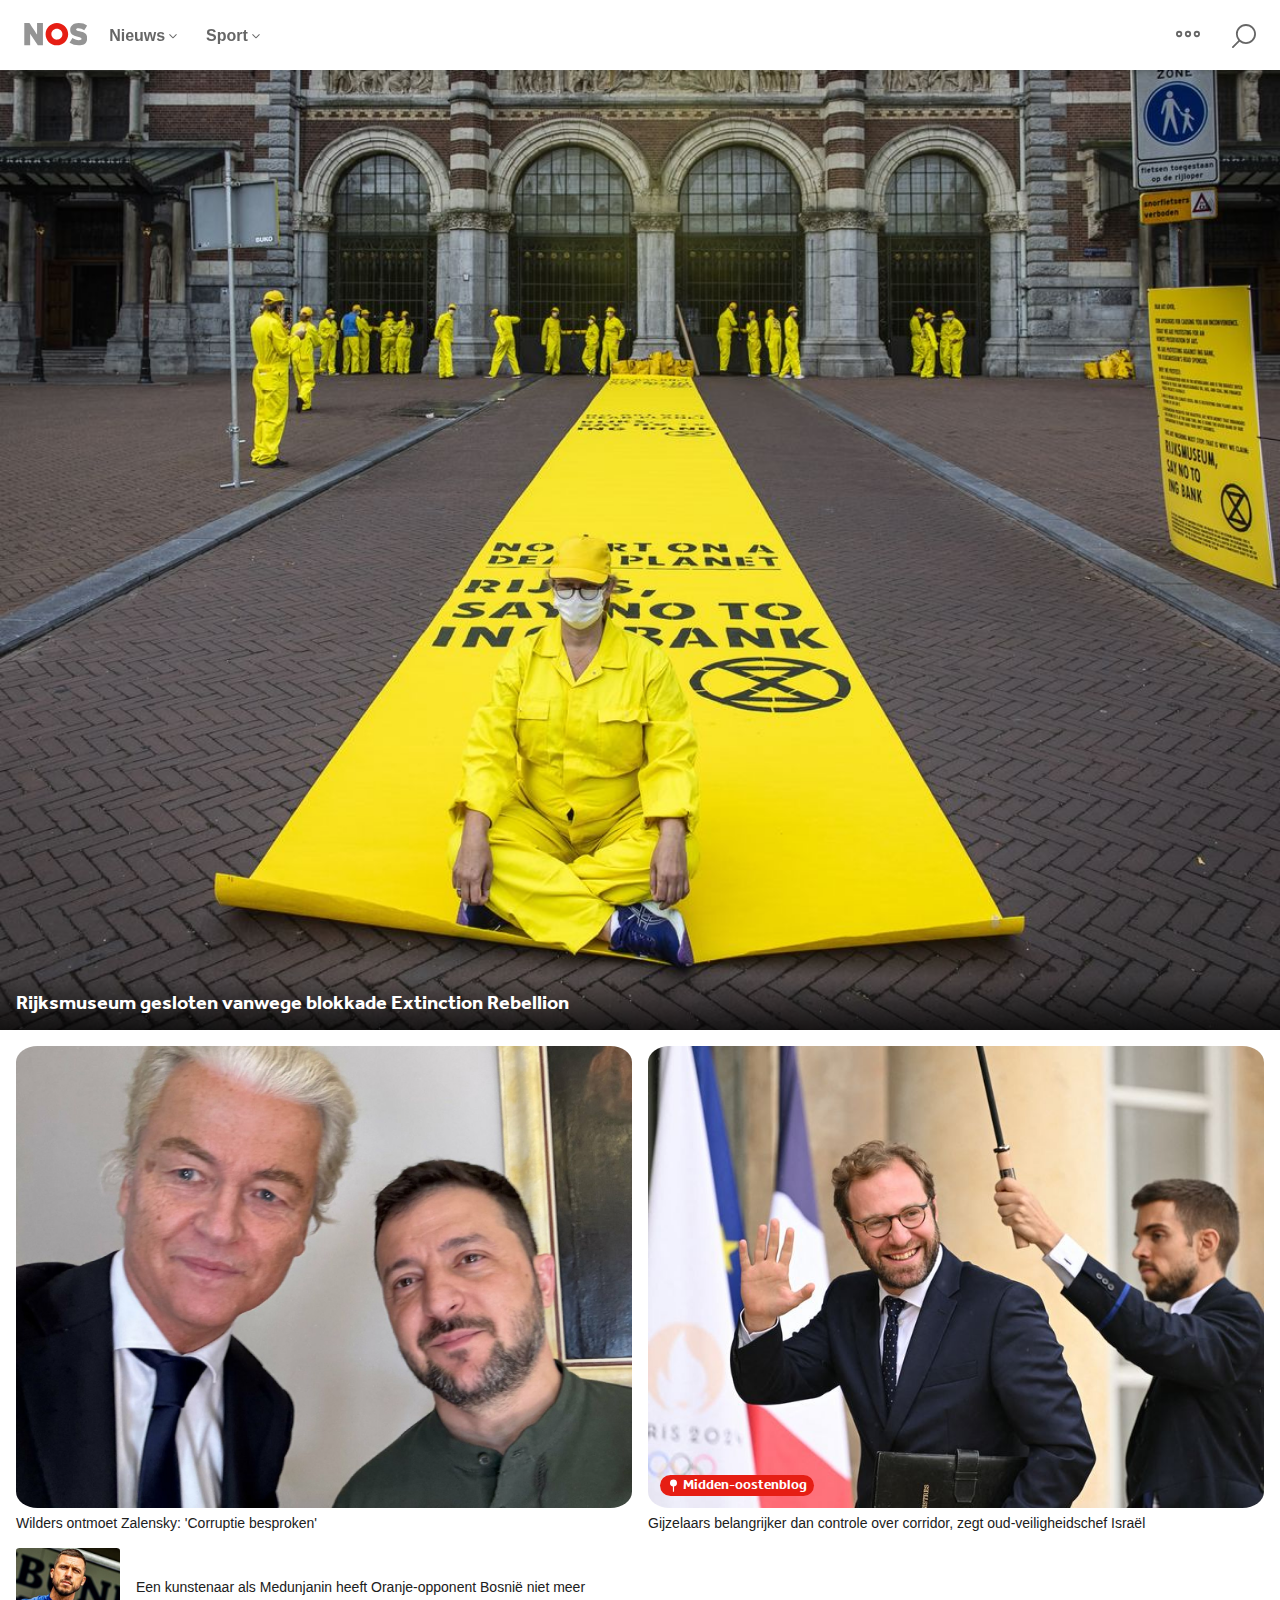
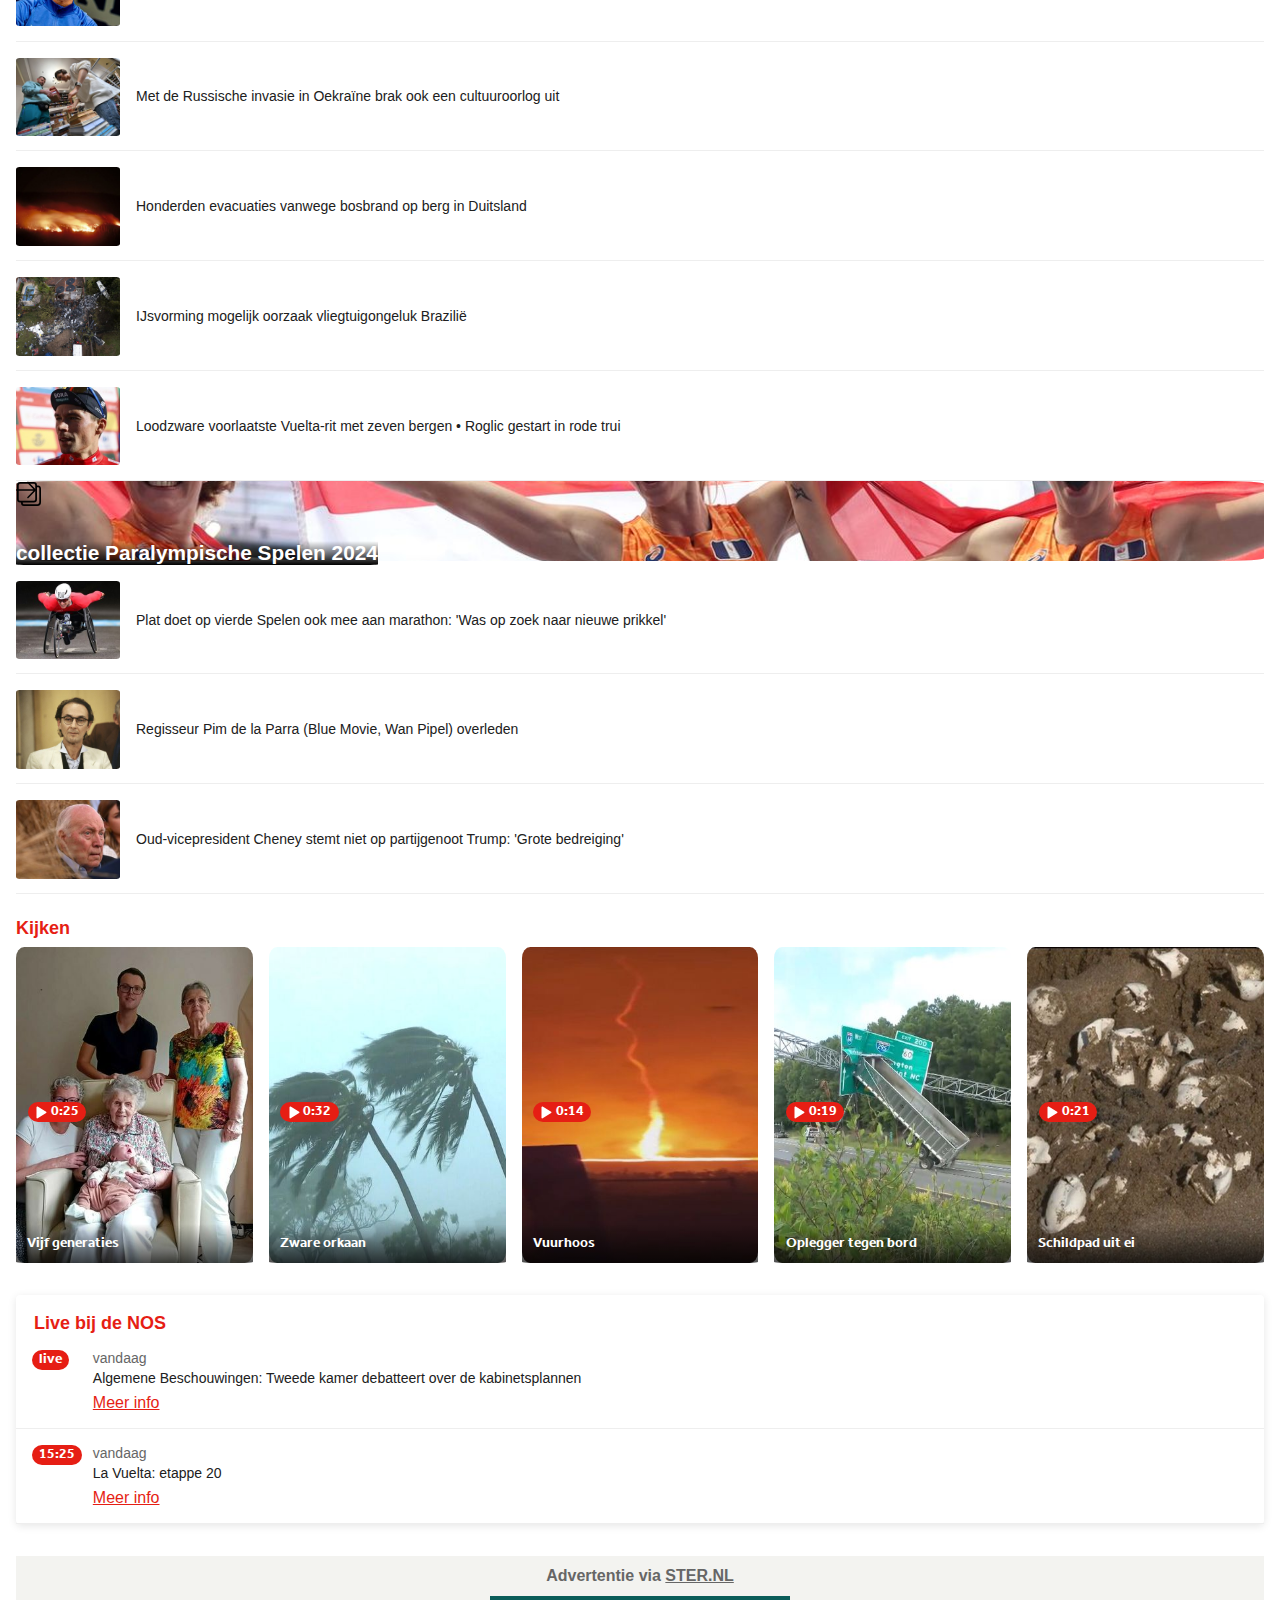
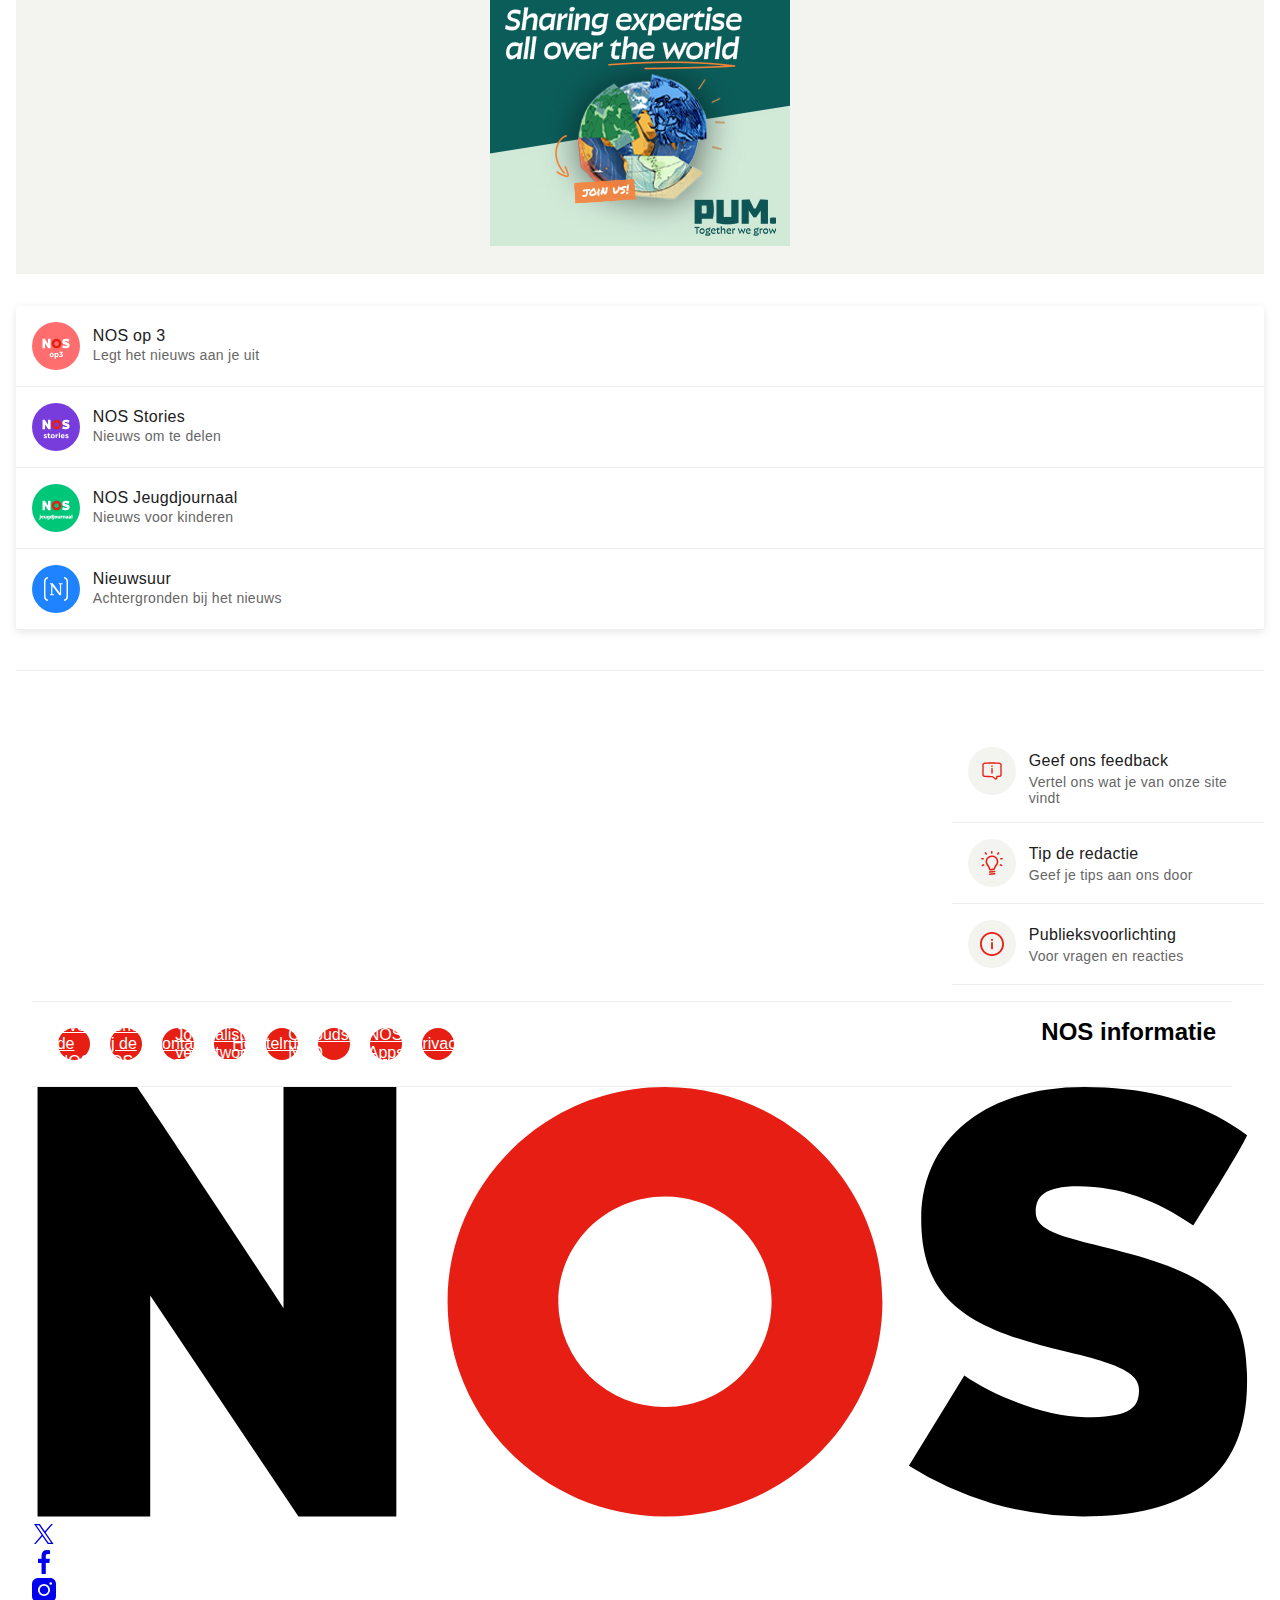
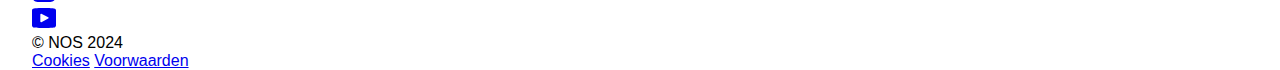
==== commit 1ff4eb97: ""oefening" met "index" gewisseld (ook stijling)" ====
--- a/oefening.html
+++ b/oefening.html
@@ -6,16 +6,12 @@
     <meta name="viewport" content="width=device-width, initial-scale=1.0">
     <link rel="stylesheet" href="styles/style.css">
     <link rel="stylesheet" href="styles/oefening.css">
-    <script src="scripts/script.js" defer></script>
     <title>NOS Homepagina</title>
     <link href="https://static.nos.nl/img/favicon/favicon.ico" rel="shortcut icon">
-    <!-- Favicon van de NOS zelf -->
 </head>
 
 <body>
     <header>
-        <a href="#main" class="skip">Skip naar main content</a>
-        <!-- Bron van "skiplink" https://www.w3schools.com/accessibility/accessibility_skip_links.php -->
         <h1 class="visually-hidden">NOS</h1>
         <nav>
             <ul>
@@ -28,226 +24,92 @@
                 <li>
                     <button>Sport<svg xmlns="http://www.w3.org/2000/svg" viewBox="0 0 9 6" aria-hidden="true" class="sc-9d1a94f4-7 gypnLR"><path fill="currentColor" d="M4.179 4.865a.45.45 0 0 0 .606.034l.037-.034 3.045-3.08a.464.464 0 0 0 0-.65.45.45 0 0 0-.606-.034l-.037.034L4.5 3.89 1.776 1.135A.45.45 0 0 0 1.17 1.1l-.037.034a.464.464 0 0 0-.033.613l.033.037z"></path></svg></button>
                 </li>
-                <li>
-                    <button>Live</button>
-                </li>
-                <li>
-                    <button>Programma's</button>
-                </li>
-            </ul>
-
-            <ul>
-                <li>
-                    <svg xmlns="http://www.w3.org/2000/svg" viewBox="0 0 24 18" aria-hidden="true" class="sc-84663880-8 kwGkRw"><path fill="currentColor" d="M24 14.52c0 1.8-1.45 3.25-3.25 3.25-.57 0-2 0-5.94.03l-5.95.04A3.25 3.25 0 0 1 8 11.47a3.25 3.25 0 0 1 4-2.93 5.07 5.07 0 0 1 9.7 2.87c1.33.4 2.3 1.65 2.3 3.11m-3.28-1.74a.75.75 0 0 1-.7-1.04 3.57 3.57 0 1 0-6.8-2.05c-.1.5-.67.76-1.11.5a1.7 1.7 0 0 0-.88-.24 1.75 1.75 0 0 0-1.72 2.03.75.75 0 0 1-.7.87 1.74 1.74 0 0 0 .05 3.49l5.94-.04 5.95-.03a1.75 1.75 0 0 0 .03-3.5h-.06zm-9.4-7.41a.75.75 0 1 1-.72 1.31 2.86 2.86 0 0 0-4.07 3.5.75.75 0 1 1-1.41.5 4.37 4.37 0 0 1 6.2-5.31m-1.38-3a.75.75 0 1 1-1.5 0V.75a.75.75 0 0 1 1.5 0zM.75 9.94a.75.75 0 0 1 0-1.5h1.62a.75.75 0 1 1 0 1.5zm1.94-6.19A.75.75 0 1 1 3.75 2.7L4.9 3.84a.75.75 0 0 1-1.07 1.05L2.7 3.75z"></path></svg>
-                </li>
-                <li>
-                    <button><svg xmlns="http://www.w3.org/2000/svg" viewBox="0 0 24 24" aria-hidden="true" class="sc-9d1a94f4-6 clptQJ"><path fill="currentColor" d="M3.13 8.87a3.13 3.13 0 1 1 0 6.26 3.13 3.13 0 0 1 0-6.26m8.87 0a3.13 3.13 0 1 1 0 6.26 3.13 3.13 0 0 1 0-6.26m8.87 0a3.13 3.13 0 1 1 0 6.26 3.13 3.13 0 0 1 0-6.26m-17.74 1.8a1.33 1.33 0 1 0 0 2.66 1.33 1.33 0 0 0 0-2.66m8.87 0a1.33 1.33 0 1 0 0 2.66 1.33 1.33 0 0 0 0-2.66m8.87 0a1.33 1.33 0 1 0 0 2.66 1.33 1.33 0 0 0 0-2.66"></path></svg></button>
-                </li>
-                <li>
-                    <svg xmlns="http://www.w3.org/2000/svg" viewBox="0 0 72 48" aria-hidden="true" class="sc-84663880-10 bknfGk"><g fill="none" fill-rule="evenodd"><path fill="#D7D8D6" d="m46.65 27.04-19.3 19.29c-1.94 1.94-4.16 1.94-6.1 0l-19.3-19.3c-1.94-1.93-1.94-4.16 0-6.1l19.3-19.29c1.94-1.94 4.16-1.94 6.1 0l19.3 19.29c1.94 1.94 1.94 4.17 0 6.1z"></path><path fill="#FF6D00" d="m19.18 15.49-1.41-1.41c-.59-.58-1.13-.57-1.8.09l-1.22 1.23c-.66.66-.67 1.2-.1 1.79l1.42 1.4c.58.6 1.13.58 1.79-.08l1.23-1.23c.65-.65.67-1.2.09-1.79M20.72 14c1.45 1.46 1.48 3.2-.15 4.83l-1.24 1.24c-.43.42-.79.65-1.08.71l1.08 1.08c.54.54.47 1.14.05 1.56-.42.41-1.03.5-1.57-.05l-4.7-4.69c-1.45-1.46-1.47-3.2.16-4.83l1.16-1.16c1.63-1.63 3.37-1.6 4.82-.15zm5.8-5.84L25.1 6.75c-.6-.59-1.14-.57-1.8.09l-1.23 1.23c-.65.65-.67 1.2-.08 1.78l1.4 1.41c.59.59 1.14.57 1.8-.08l1.22-1.24c.66-.65.68-1.2.1-1.78zm1.53-1.5c1.46 1.46 1.48 3.2-.15 4.84l-1.16 1.16c-1.63 1.63-3.37 1.6-4.82.14l-1.47-1.46c-1.45-1.45-1.48-3.2.16-4.82l1.16-1.16c1.62-1.63 3.37-1.6 4.82-.15l1.47 1.46zM14.9 23.13c.54.54.46 1.15.04 1.57-.41.41-1.02.48-1.56-.06l-3.08-3.08c-.58-.59-1.14-.57-1.79.09l-1.23 1.23c-.66.66-.67 1.2-.1 1.79l3.09 3.08c.54.54.47 1.15.06 1.57-.42.4-1.03.49-1.57-.05l-3.11-3.11c-1.45-1.46-1.48-3.2.15-4.83l1.16-1.16c1.63-1.63 3.38-1.6 4.83-.15l3.1 3.1zm10.5-2.2c-1.94 1.95-1.94 4.18 0 6.12l19.3 19.29c1.94 1.94 4.16 1.94 6.1 0l19.3-19.3c1.94-1.93 1.94-4.16 0-6.1L50.8 1.64c-1.94-1.94-4.16-1.94-6.1 0z"></path><path fill="#FFFFFE" d="M35.23 23.03c-.91-.21-1.2-.3-1.2-.7 0-.54.77-.62 1.23-.62.42 0 .94.1 1.4.26.12.04.24.08.36.08.33 0 .48-.25.58-.5l.08-.17a1 1 0 0 0 .07-.34c0-.27-.17-.5-.47-.6a5.8 5.8 0 0 0-1.98-.33c-2 0-3.14.85-3.14 2.33 0 1.64 1.36 1.94 2.8 2.26H35c.8.19 1.19.3 1.19.73 0 .16 0 .64-1.33.64-.53 0-1.08-.1-1.69-.32a1.1 1.1 0 0 0-.35-.07c-.33 0-.48.25-.58.5l-.1.2a1 1 0 0 0-.07.34c0 .27.18.49.47.6.6.23 1.38.35 2.3.35 2.08 0 3.22-.83 3.22-2.34 0-1.64-1.37-1.96-2.82-2.3zm15.86.33-4.78-3a.6.6 0 0 0-.92.51v6c0 .47.52.76.92.5l4.78-2.99a.6.6 0 0 0 0-1.02m-6.97 3.05c-.07-.3-.23-.44-.5-.44-.07 0-.2.01-.29.03-.14.02-.26.02-.36.02-.73 0-1.18-.22-1.18-1.36v-2.78h1.63c.49 0 .71-.23.71-.72v-.2c0-.48-.22-.71-.71-.71h-1.64V19.2c0-.49-.22-.72-.71-.72h-.45c-.5 0-.72.23-.72.72v1.05h-.41c-.5 0-.72.23-.72.72v.2c0 .48.23.71.72.71h.41v2.95c0 1.91.92 2.84 2.82 2.84.36 0 .7-.05.95-.1.36-.06.55-.27.55-.59l-.04-.3zm18.95.27-.05-.27c-.07-.3-.23-.44-.51-.44-.06 0-.2.01-.28.03l-.36.03c-.73 0-1.19-.23-1.19-1.37v-2.78h1.64c.49 0 .71-.23.71-.72v-.2c0-.48-.22-.71-.71-.71h-1.64V19.2c0-.49-.22-.71-.72-.71h-.44c-.5 0-.72.22-.72.71v1.05h-.42c-.49 0-.72.23-.72.72v.2c0 .48.23.71.72.71h.42v2.95c0 1.91.92 2.84 2.81 2.84.37 0 .7-.05.96-.1.35-.06.55-.27.55-.59 0-.07-.02-.18-.05-.3m-6.2-5.88-.04.28-.02.14c-.1.41-.22.65-.64.65l-.32-.02a4.5 4.5 0 0 0-1.64.08v4.88c0 .5-.23.72-.72.72h-.45c-.49 0-.72-.23-.72-.72V21.3c0-.47.21-.75.67-.87a8.5 8.5 0 0 1 3.25-.25c.4.04.62.27.62.63z"></path></g></svg>
+            </ul>
+
+            <ul>
+                <li>
+                    <svg xmlns="http://www.w3.org/2000/svg" viewBox="0 0 24 24" aria-hidden="true" class="sc-9d1a94f4-6 clptQJ"><path fill="currentColor" d="M3.13 8.87a3.13 3.13 0 1 1 0 6.26 3.13 3.13 0 0 1 0-6.26m8.87 0a3.13 3.13 0 1 1 0 6.26 3.13 3.13 0 0 1 0-6.26m8.87 0a3.13 3.13 0 1 1 0 6.26 3.13 3.13 0 0 1 0-6.26m-17.74 1.8a1.33 1.33 0 1 0 0 2.66 1.33 1.33 0 0 0 0-2.66m8.87 0a1.33 1.33 0 1 0 0 2.66 1.33 1.33 0 0 0 0-2.66m8.87 0a1.33 1.33 0 1 0 0 2.66 1.33 1.33 0 0 0 0-2.66"></path></svg>
                 </li>
                 <li>
                     <svg xmlns="http://www.w3.org/2000/svg" viewBox="0 0 24 24" aria-hidden="true" class="sc-9d1a94f4-5 hIPBis"><path fill="currentColor" fill-rule="nonzero" d="M10.04 0c5.545 0 10.04 4.495 10.04 10.04a10 10 0 0 1-2.333 6.435l5.99 5.992a.9.9 0 0 1-1.205 1.334l-.068-.061-5.992-5.99a10 10 0 0 1-6.432 2.33C4.495 20.08 0 15.585 0 10.04S4.495 0 10.04 0m0 1.8a8.241 8.241 0 0 0 0 16.48 8.241 8.241 0 0 0 0-16.48"></path></svg>
-                </li>
-            </ul>
-
-             <ul>
-                <li>
-                    <a href="#">Voorpagina</a> 
-                </li>
-                <li>
-                    <a href="#">Laatste nieuws</a> 
-                </li>
-                <li>
-                    <a href="#">Video's</a>
-                </li>
-                <li>
-                    <a href="#">Binnenland</a>
-                </li>
-                <li>
-                    <a href="#">Buitenland</a>
-                </li>
-                <li>
-                    <a href="#">Regionaal nieuws</a>
-                </li>
-                <li>
-                    <a href="#">Politiek</a> 
-                </li>
-                <li>
-                    <a href="#">Economie</a>
-                </li>
-                <li>
-                    <a href="#">Koningshuis</a>
-                </li>
-                <li>
-                    <a href="#">Tech</a>
-                </li>
-                <li>
-                    <a href="#">Cultuur & media</a>
-                </li>
-                <li>
-                    <a href="#">Opmerkelijk</a>
-                </li>
-            </ul>
-            <ul>
-                <li>
-                    <a href="#">Voorpagina</a> 
-                </li>
-                <li>
-                    <a href="#">Laatste nieuws</a> 
-                </li>
-                <li>
-                    <a href="#">Video's</a>
-                </li>
-                <li>
-                    <a href="#">Voetbal</a>
-                </li>
-                <li>
-                    <a href="#">Formule 1</a>
-                </li>
-                <li>
-                    <a href="#">Wielrennen</a>
-                </li>
-                <li>
-                    <a href="#">Schaatsen</a> 
-                </li>
-                <li>
-                    <a href="#">Tennis</a>
-                </li>
-                <li>
-                    <a href="#">Atletiek</a>
-                </li>
-                <li>
-                    <a href="#">Hockey</a>
-                </li>
-            </ul>
-            <ul>
-                <li>
-                    <a href="#">Live</a>
-                </li>
-                <li>
-                    <a href="#">Programma's</a>
-                </li>
-                <li>
-                    <a href="#">Weer</a>
                 </li>
             </ul>
         </nav>
     </header>
-
-    <main id="main">
-        <!-- De bovenste 2 fotos VOOR GROOT SCHERM -->
-        <section>
-            <li>
-                <h2>Rijksmuseum gesloten vanwege blokkade Extinction Rebellion</h2>
-                <img src="images/rijksmuseum_kleiner_nos.jpg" alt="Rijksmuseum gelsoten door Extinction Rebellion">
-            </li>
-
-            <li>
+    <main>
+
+        <section>
+            <h2>Rijksmuseum gesloten vanwege blokkade Extinction Rebellion</h2>
+            <img src="images/rijksmuseum_nos.jpg" alt="Rijksmuseum gelsoten door Extinction Rebellion">
+        </section>
+
+        <section>
+            <article>
                 <h2>Wilders ontmoet Zalensky: 'Corruptie besproken'</h2>
                 <img src="images/geertw_zelensky_kleiner.jpg" alt="Wilders samen met Zalensky">
-            </li>
-
-        </section>
-
-        <!-- Alle artikelen -->
-        <section>
-            <ul>
-                <!-- deel 1 -->
-                <li>
-                    <h2>Rijksmuseum gesloten vanwege blokkade Extinction Rebellion</h2>
-                    <img src="images/rijksmuseum_nos.jpg" alt="Rijksmuseum gelsoten door Extinction Rebellion">
-                </li>
-
-
-                <!-- deel 2 -->
-                <li>
-                    <h2>Wilders ontmoet Zalensky: 'Corruptie besproken'</h2>
-                    <img src="images/geertw_zelensky_kleiner.jpg" alt="Wilders samen met Zalensky">
-                </li>
-
-                <li>
-                    <h2>Gijzelaars belangrijker dan controle over corridor, zegt oud-veiligheidschef Israël</h2>
-                    <p>Er zijn veel zorgen over ongelukken met de fatbike, maar een overzicht van hoeveel het er echt zijn, ontbreekt tot nu toe.</p>
-                    <p><svg xmlns="http://www.w3.org/2000/svg" viewBox="0 0 26 26"><path fill="currentColor" d="M13 1a7 7 0 0 1 1.17 13.9v10.6h-2.34V14.9A7 7 0 0 1 13 1"></path></svg>Midden-Oostenblog</p>
-                    <img src="images/macron_nos.jpg" alt="oud-veiligheidschef Israël bij kaart van Gaza">
-                </li>
-                
-                
-                <!-- deel 3 -->
+            </article>
+            <article>
+                <h2>Gijzelaars belangrijker dan controle over corridor, zegt oud-veiligheidschef Israël</h2>
+                <p><svg xmlns="http://www.w3.org/2000/svg" viewBox="0 0 26 26"><path fill="currentColor" d="M13 1a7 7 0 0 1 1.17 13.9v10.6h-2.34V14.9A7 7 0 0 1 13 1"></path></svg>Midden-oostenblog</p>
+                <img src="images/macron_nos.jpg" alt="oud-veiligheidschef Israël bij kaart van Gaza">
+            </article>
+        </section>
+
+        <section>
+            <h2 class="visually-hidden">Articles</h2>
+            <ul>
                 <li>
                     <h2>Een kunstenaar als Medunjanin heeft Oranje-opponent Bosnië niet meer</h2>
-                    <p>Blaak werd in 2023 uitgeroepen tot beste keeper ter wereld en pakte deze zomer olympisch goud met Oranje in Parijs.</p>
                     <img src="images/medunjanin_bosnie_nos.jpg" alt="Een foto van kunstenaar Medujanin"> 
                 </li>
-
                 <li>
                     <h2>Met de Russische invasie in Oekraïne brak ook een cultuuroorlog uit</h2>
-                    <p>De staking, bij alle havens aan de oostkust, kan behoorlijke impact hebben op de wereldwijde scheepvaarthandel.</p>
                     <img src="images/rus_oek_nos.jpg" alt="Een foto van 2 mensen die boeken lezen" >
                 </li>
-
                 <li>
                     <h2>Honderden evacuaties vanwege bosbrand op berg in Duitsland</h2>
-                    <p>In de eerste week worden zo'n 50 mensen opgevangen. Er kunnen maximaal 150 mensen verblijven in de opvang.</p>
                     <img src="images/bosbrand_du_nos.jpg" alt="hoge vlammen van de bosbrand" >
                 </li>
-
                 <li>
                     <h2>IJsvorming mogelijk oorzaak vliegtuigongeluk Brazilië</h2>
-                    <p>Blaak werd in 2023 uitgeroepen tot beste keeper ter wereld en pakte deze zomer olympisch goud met Oranje in Parijs.</p>
                     <img src="images/vliegtuig_bra_nos.jpg" alt="Een kapot huis door het neerstorten van een vliegtuig">
                 </li>
-
                 <li>
                     <h2>Loodzware voorlaatste Vuelta-rit met zeven bergen • Roglic gestart in rode trui</h2>
-                    <p>De 20-jarige Niklas Behrens werd afgelopen vrijdag wereldkampioen bij de beloften in Zürich.</p>
                     <img src="images/vuelta_rit_nos.jpg" alt="Roglic in de rode trui">
                 </li>
-            
+
+            </ul>
+        </section>
+        
+
+        <section>
+        <svg xmlns="http://www.w3.org/2000/svg" width="26" height="26" viewBox="0 0 26 26" aria-hidden="true"><path fill="currentColor" d="M17.8 1a3.2 3.2 0 0 1 3.17 3.23v.29l.16-.02h.98c1.6 0 2.89 1.33 2.89 2.95v13.9A3.6 3.6 0 0 1 21.43 25H7.93a2.92 2.92 0 0 1-2.9-2.95v-.55h-.87A3.2 3.2 0 0 1 1 18.27V4.23A3.2 3.2 0 0 1 4.16 1zm3.17 5.21v12.06a3.2 3.2 0 0 1-3.17 3.23H6.76v.55c0 .68.53 1.22 1.16 1.22h13.51c1.02 0 1.85-.86 1.85-1.92V7.45a1.2 1.2 0 0 0-1.17-1.22h-.98a1 1 0 0 1-.16-.01zM17.8 2.73H4.16c-.79 0-1.43.67-1.43 1.5v14.04c0 .83.64 1.5 1.43 1.5H17.8c.8 0 1.44-.67 1.44-1.5V4.23c0-.83-.65-1.5-1.44-1.5"></path></svg>
+        <h2>collectie Paralympische Spelen 2024</h2>
+        <img src="images/collectie_parspelen_nos.jpg" alt="3 Paralympischesporters met de nederlandse vlag">
+        <svg xmlns="http://www.w3.org/2000/svg" width="20" height="18" viewBox="0 0 20 18" class="sc-6fed55-6 kpAysC"><path fill="currentColor" d="M12.495.894 19.78 8.45a.8.8 0 0 1 0 1.1l-7.285 7.555a.73.73 0 0 1-1.06 0 .8.8 0 0 1 0-1.1l6.004-6.227H.75C.336 9.778 0 9.429 0 9s.336-.778.75-.778h16.689l-6.004-6.228a.8.8 0 0 1 0-1.1.73.73 0 0 1 1.06 0"></path></svg>
+        </section>
+
+
+        <section>
+            <h2 class="visually-hidden">Articles</h2>
+            <ul>
                 <li>
                     <h2>Plat doet op vierde Spelen ook mee aan marathon: 'Was op zoek naar nieuwe prikkel'</h2>
-                    <p>Dit jaar kwam de hulporganisatie bij tachtig rampen in actie, in heel vorig jaar waren dat er zestig.</p>
                     <img src="images/plat_parspelen_nos.jpg" alt="Plat tijdens zijn marathon">
                 </li>
-
                 <li>
                     <h2>Regisseur Pim de la Parra (Blue Movie, Wan Pipel) overleden</h2>
-                    <p>In de eerste week worden zo'n 50 mensen opgevangen. Er kunnen maximaal 150 mensen verblijven in de opvang.</p>
                     <img src="images/pim_de_la_parra_nos.jpg" alt="een foto van regisseur Pim de la Parra">
                 </li>
-
                 <li>
                     <h2>Oud-vicepresident Cheney stemt niet op partijgenoot Trump: 'Grote bedreiging'</h2>
-                    <p>De staking, bij alle havens aan de oostkust, kan behoorlijke impact hebben op de wereldwijde scheepvaarthandel.</p>
                     <img src="images/vicepresident_nos.jpg" alt="Oud-vicepresident Cheney">
                 </li>
             </ul>
-        </section>
-
-        <!-- Laatste Nieuws -->
-        <section>
-            <h2>Laatste nieuws</h2>
-            <ul>
-                <li>
-                    <a href="#"><h3>Vrachtwagen stort 60 meter van viaduct in VK</h3></a>
-                    <p>07:31</p>
-                </li>
-                
-                <li>
-                    <a href="#"><h3>120 extra aantijgingen van seksueel geweld Diddy, ook van minderjarigen</h3></a>
-                    <p>07:39</p>
-                </li>
-                
-                <li>
-                    <a href="#"><h3>Meer dan 1000 kilometer file door ongelukken en regen</h3></a>
-                    <p>08:00</p>
-                </li>
-
-            </ul>
-        </section>
-
-        <!-- Video's -->
+         </section>
+
+
         <section>
             <h2>Kijken</h2>
             <ul>
@@ -264,27 +126,21 @@
                 <li>
                     <h2>Vuurhoos</h2>
                     <p><svg xmlns="http://www.w3.org/2000/svg" viewBox="0 0 26 26" aria-hidden="true"><path fill="currentColor" d="M22.3 11.76 5.34 1.23C4.33.61 3 1.31 3 2.47v21.06c0 1.16 1.33 1.86 2.33 1.24L22.3 14.24c.93-.58.93-1.9 0-2.47"></path></svg>0:14</p>
-                    <img src="images/vid3_vuurhoos_nos.jpg" alt="Vuurhoos">
+                    <img src="images/vid3_vuurhoos_nos.jpg" alt="vuurhoos">
                 </li>
                 <li>
                     <h2>Oplegger tegen bord</h2>
                     <p><svg xmlns="http://www.w3.org/2000/svg" viewBox="0 0 26 26" aria-hidden="true"><path fill="currentColor" d="M22.3 11.76 5.34 1.23C4.33.61 3 1.31 3 2.47v21.06c0 1.16 1.33 1.86 2.33 1.24L22.3 14.24c.93-.58.93-1.9 0-2.47"></path></svg>0:19</p>
-                    <img src="images/vid4_tegen_bord_nos.jpg" alt="Gecrashde oplegger">
+                    <img src="images/vid4_tegen_bord_nos.jpg" alt="gecrashde oplegger">
                 </li>
                 <li>
                     <h2>Schildpad uit ei</h2>
                     <p><svg xmlns="http://www.w3.org/2000/svg" viewBox="0 0 26 26" aria-hidden="true"><path fill="currentColor" d="M22.3 11.76 5.34 1.23C4.33.61 3 1.31 3 2.47v21.06c0 1.16 1.33 1.86 2.33 1.24L22.3 14.24c.93-.58.93-1.9 0-2.47"></path></svg>0:21</p>
                     <img src="images/vid5_schildpad_ei_nos.jpg" alt="Schildpad eieren op het strand">
                 </li>  
-                <li>
-                    <h2>Gemorst</h2>
-                    <p><svg xmlns="http://www.w3.org/2000/svg" viewBox="0 0 26 26" aria-hidden="true"><path fill="currentColor" d="M22.3 11.76 5.34 1.23C4.33.61 3 1.31 3 2.47v21.06c0 1.16 1.33 1.86 2.33 1.24L22.3 14.24c.93-.58.93-1.9 0-2.47"></path></svg>0:27</p>
-                    <img src="images/vid6_gemorst.jpg" alt="Meneer die water uit een kan drinkt">
-                </li>  
-            </ul>
-        </section>
-
-        <!-- Live bij de NOS -->
+            </ul>
+        </section>
+        
         <section>
             <h2>Live bij de NOS</h2>
             <ul>
@@ -307,7 +163,6 @@
             </ul>
         </section>
 
-        <!-- Reclame -->
         <section>
             <ul>
                 <li>
@@ -319,7 +174,6 @@
             </ul>
         </section>
 
-        <!-- Ander NOS nieuws -->
         <section>
             <ul>
                 <li>   
@@ -349,7 +203,6 @@
     </main>
 
     <footer>
-        <!-- Feedback en extra info EN Nos informatie -->
         <section>
             <ul>
                 <li>
@@ -375,7 +228,9 @@
                     <a href="#">Publieksvoorlichting</a> 
                 </li>
             </ul>
-
+        </section>
+
+        <section>
             <h2>NOS informatie</h2>
             <ul>
                 <li>
@@ -403,88 +258,8 @@
                     <a href="#">Privacy</a>
                 </li>
             </ul>
-
-
-            <h2>Nieuws</h2>
-            <ul>
-                <li>
-                    <a href="#">Voorpagina</a> 
-                </li>
-                <li>
-                    <a href="#">Laatste nieuws</a> 
-                </li>
-                <li>
-                    <a href="#">Video's</a>
-                </li>
-                <li>
-                    <a href="#">Binnenland</a>
-                </li>
-                <li>
-                    <a href="#">Buitenland</a>
-                </li>
-                <li>
-                    <a href="#">Regionaal nieuws</a>
-                </li>
-                <li>
-                    <a href="#">Politiek</a> 
-                </li>
-                <li>
-                    <a href="#">Economie</a>
-                </li>
-                <li>
-                    <a href="#">Koningshuis</a>
-                </li>
-                <li>
-                    <a href="#">Tech</a>
-                </li>
-                <li>
-                    <a href="#">Cultuur & media</a>
-                </li>
-                <li>
-                    <a href="#">Opmerkelijk</a>
-                </li>
-            </ul>
-
-
-            <h2>Sport</h2>
-            <ul>
-                <li>
-                    <a href="#">Voorpagina</a> 
-                </li>
-                <li>
-                    <a href="#">Laatste nieuws</a> 
-                </li>
-                <li>
-                    <a href="#">Video's</a>
-                </li>
-                <li>
-                    <a href="#">Voetbal</a>
-                </li>
-                <li>
-                    <a href="#">Formule 1</a>
-                </li>
-                <li>
-                    <a href="#">Wielrennen</a>
-                </li>
-                <li>
-                    <a href="#">Schaatsen</a> 
-                </li>
-                <li>
-                    <a href="#">Tennis</a>
-                </li>
-                <li>
-                    <a href="#">Atletiek</a>
-                </li>
-                <li>
-                    <a href="#">Hockey</a>
-                </li>
-            </ul>
-
-
-        </section>
-
-
-        <!-- Nos logo, social media en Copyright en cookies -->
+        </section>
+
         <section>
             <svg xmlns="http://www.w3.org/2000/svg" viewBox="0 0 79 28" aria-label="Link naar de homepage"><g fill="none" fill-rule="evenodd"><path fill="currentColor" d="M78.94 18.93c0-5.31-2.57-6.91-9.32-8.54-3.46-.8-4.41-1.27-4.41-2.28 0-.96.53-1.66 2.76-1.66 2.72 0 5.1.93 7.48 2.55 0 0 3.15-5.01 3.49-5.87C76.2 1.12 72.92 0 68.35 0c-6.48 0-10.58 3.44-10.58 8.54 0 5.4 3.1 7.19 9.58 8.7 3.6.84 4.57 1.46 4.57 2.47 0 1.27-.85 1.74-3.5 1.74-2.49 0-5.9-1.36-7.85-2.71l-3.6 5.87a21.3 21.3 0 0 0 11.3 3.29c6.45 0 10.67-2.33 10.67-8.73"></path><path fill="#E61E14" d="M27 13.95C27 6.25 33.32 0 41.12 0s14.13 6.25 14.13 13.95S48.92 27.9 41.12 27.9 27 21.65 27 13.95m7.2 0c0-3.78 3.1-6.84 6.92-6.84 3.83 0 6.93 3.06 6.93 6.84s-3.1 6.84-6.93 6.84a6.89 6.89 0 0 1-6.93-6.84"></path><path fill="currentColor" d="M23.67 27.9V0h-7.33v14.35S6.88 0 6.82 0H.36v27.9h7.32V13.55l9.63 14.35z"></path></g></svg>
     
@@ -502,21 +277,12 @@
                     <a href="#"><svg xmlns="http://www.w3.org/2000/svg" width="24" height="24" viewBox="0 0 24 24"><path fill="currentColor" d="m16.249 12.484-6.855 3.787c-.485.269-1.07-.097-1.07-.67V8.399c0-.558.56-.926 1.043-.685l6.854 3.416c.54.268.556 1.062.028 1.354M22.08 2.478s-2.152-.513-10.093-.476c-8.779.04-10.067.476-10.067.476C.86 2.478 0 3.331 0 4.382V19.62c0 1.05.86 1.904 1.92 1.904 0 0 2.565.481 10.067.476 7.862-.005 10.093-.476 10.093-.476 1.06 0 1.92-.853 1.92-1.904V4.382c0-1.051-.86-1.904-1.92-1.904"></path></svg></a>
                 </li>
             </ul>
-
-            <ul>
-                <li>
-                    <svg xmlns="http://www.w3.org/2000/svg" viewBox="0 0 79 28" aria-label="Link naar de homepage"><g fill="none" fill-rule="evenodd"><path fill="currentColor" d="M78.94 18.93c0-5.31-2.57-6.91-9.32-8.54-3.46-.8-4.41-1.27-4.41-2.28 0-.96.53-1.66 2.76-1.66 2.72 0 5.1.93 7.48 2.55 0 0 3.15-5.01 3.49-5.87C76.2 1.12 72.92 0 68.35 0c-6.48 0-10.58 3.44-10.58 8.54 0 5.4 3.1 7.19 9.58 8.7 3.6.84 4.57 1.46 4.57 2.47 0 1.27-.85 1.74-3.5 1.74-2.49 0-5.9-1.36-7.85-2.71l-3.6 5.87a21.3 21.3 0 0 0 11.3 3.29c6.45 0 10.67-2.33 10.67-8.73"></path><path fill="#E61E14" d="M27 13.95C27 6.25 33.32 0 41.12 0s14.13 6.25 14.13 13.95S48.92 27.9 41.12 27.9 27 21.65 27 13.95m7.2 0c0-3.78 3.1-6.84 6.92-6.84 3.83 0 6.93 3.06 6.93 6.84s-3.1 6.84-6.93 6.84a6.89 6.89 0 0 1-6.93-6.84"></path><path fill="currentColor" d="M23.67 27.9V0h-7.33v14.35S6.88 0 6.82 0H.36v27.9h7.32V13.55l9.63 14.35z"></path></g></svg>
-                </li>
-                <li>
-                    <p>© NOS 2024</p> 
-                </li>
-                <li>
-                    <a href="#">Cookies</a>
-                </li>
-                <li>
-                    <a href="#">Voorwaarden</a>
-                </li>
-            </ul>
+        </section>
+        
+        <section>
+            <p>© NOS 2024</p> 
+            <a href="#">Cookies</a> 
+            <a href="#">Voorwaarden</a>
         </section>
 
     </footer>
--- a/styles/oefening.css
+++ b/styles/oefening.css
@@ -1,1430 +1,466 @@
-
-/* main section:nth-of-type(1) a {
-	position:absolute;
-	left:-9999em;
-	
-} */
-
-
-li{
-	list-style-type:none;
+/* STIJLING HOMEPAGINA */
+
+section:not(:first-of-type) {
+    margin: 0 1em;
 }
 
-main section:nth-of-type(2) a:focus-visible {
-	left:0em;
+  main section:first-of-type{
+      display: grid ;
+  }
+  
+  main section:first-of-type h2{
+      grid-row-start: 1;
+      grid-column-start: 1;
+      z-index: 1;
+      justify-self: start;
+      align-self: end;
+      margin: 0;
+      padding: 0.8em 0.8em;
+      color: var(--wit-vulling);
+      font-family: EffraBold, Helvetica, Arial, sans-serif;
+      font-weight: 100;
+      line-height: 1em;
+      font-size: 1.25em;
+      background-image: linear-gradient(rgba(0, 0, 0, 0), rgba(0, 0, 0, 0.7));
+      width: 100%;
+  }
+  
+  main section:first-of-type img{
+      grid-row-start: 1;
+      grid-column-start: 1;
+      width: 100%;
+  }
+
+
+
+  /* @media screen and (min-width: 47.50em;) {
+    
+  } */
+  
+   /*dit is het 2e stuk*/
+  main section:nth-of-type(2){
+  
+      display: flex;
+      align-items: center;
+      gap: 1em;
+      padding-top: 1em;
+      
+  
+  }
+  
+  /* section:nth-of-type(2) h2{
+      max-width: 10em;
+  } */
+  
+  article:first-of-type {
+      display: flex;
+      flex-direction: column-reverse;
+  }
+  
+  article:nth-of-type(2){
+      display: flex;
+      flex-direction: column-reverse;
+  }
+  
+  main section:nth-of-type(2){
+      align-items: flex-start; 
+  }
+  
+  
+  main section:nth-of-type(2) img{
+      border-radius: 3.5%;
+      flex-basis: auto;
+  }
+  
+  main section:nth-of-type(2) img:first-of-type{
+      grid-row-start: 1;
+      grid-column-start: 1;
+  }
+  
+  main section:nth-of-type(2) img:nth-of-type(2){
+      grid-row-start: 1;
+      grid-column-start: 2;
+  }
+  
+  main section:nth-of-type(2) h2{
+      color: var(--color-text);
+      font-weight: 500;
+      font-size: 0.875em;
+      line-height: 1.2em;
+      padding-top: 0.5em;
+  }
+
+  main section:nth-of-type(2) article{
+    display: grid;
+  } 
+
+  main section:nth-of-type(2) article img{
+    grid-row-start: 1;
+    grid-column-start: 1;
+  }
+
+   main section:nth-of-type(2) article p{
+    grid-row-start: 1;
+    grid-column-start: 1;
+    z-index: 1;
+    justify-self: start;
+    align-self: end;
+    display: flex;
+    align-items: center;
+    gap: 0.2em;
+    color: var(--wit-vulling);
+    font-family: EffraBold, Helvetica, Arial, sans-serif;
+    font-size: 0.9em;
+    font-weight: 100;
+    line-height: 1em;
+    margin: 0.8em;
+    padding: 0.25em 0.5em;
+    background-color: var(--rood);
+    border-radius: 1.5em;
 }
 
-main section:nth-of-type(2) ul {
-	display:grid;
-	grid-template-columns:repeat(6, 1fr);
-	gap:1em;
-}
-
-
-main section:nth-of-type(2) li img {
-	grid-area:1/1;
-	width:100%;
-}
-
-
-
-@media (max-width: 759px) {
-	/* width < 47.5em */
-
-	main section:not(:nth-of-type(2)) {
-		margin: 0 1em;
-	}
-
-	/* Section van het scherm halen */
-	main section:nth-of-type(1){
-		position: absolute;
-		left: -999em;
-	}
-
-	/* main section:nth-of-type(1) ul:not(li:first-of-type){
-		margin: 0 1em;
-	} */
-
-	/* De 1e grote foto */
-	main section:nth-of-type(2) li:nth-of-type(1) {
-		grid-column:span 6;
-		display:grid;
-	}
-
-	main section:nth-of-type(2) li:nth-of-type(1) img {
-		grid-area:1/1;
-	}
-
-	main section:nth-of-type(2) li:nth-of-type(1) h2 {
-		grid-area:1/1;
-		z-index: 1;
-		place-self:end start;
-		color:var(--wit-vulling);
-		padding: 0.8em 0.8em;
-		line-height: 1em;
-		font-size: 1.25em;
-		background-image: linear-gradient(rgba(0, 0, 0, 0), rgba(0, 0, 0, 0.7));
-		border-radius: 0.3em;
-		width: 100%;
-	}
-
-	/* voor het verstoppen van de tekst op kleinscherm */
-	main section:nth-of-type(2) li p:first-of-type{
-		position: absolute;
-		left: -999em;
-	}
-
-	/* De 2 middelgrote fotos */
-	main section:nth-of-type(2) li:nth-of-type(2),
-	main section:nth-of-type(2) li:nth-of-type(3) {
-		grid-column:span 3;
-		display:grid;
-		padding-bottom: 1em;
-	}
-
-	main section:nth-of-type(2) li:nth-of-type(2) img,
-	main section:nth-of-type(2) li:nth-of-type(3) img {
-		grid-area:1/1;
-		border-radius: 0.3em;
-	}
-
-	main section:nth-of-type(2) li:nth-of-type(2) h2,
-	main section:nth-of-type(2) li:nth-of-type(3) h2 {
-		color: var(--color-text);
-		font-weight: 500;
-		font-size: 0.875em;
-		line-height: 1.2em;
-		padding-top: 0.5em;
-	}
-
-	/* Margin op beide zodat er tussen geen extra ruimte komt */
-	main section:nth-of-type(2) li:nth-of-type(2){
-		margin-left: 1em;
-	}
-
-	/* Grid voor rode tag */
-	main section:nth-of-type(2) li:nth-of-type(3){
-		display: grid;
-		margin-right: 1em;
-	}
-
-	main section:nth-of-type(2) li:nth-of-type(3) img{
-		grid-row-start: 1;
-		grid-column-start: 1;
-	}
-
-	main section:nth-of-type(2) li:nth-of-type(3) p:nth-of-type(2){
-		grid-row-start: 1;
-		grid-column-start: 1;
-		z-index: 1;
-		justify-self: start;
-		align-self: end;
-		display: flex;
-		align-items: center;
-		gap: 0.2em;
-		color: var(--wit-vulling);
-		font-family: EffraBold, Helvetica, Arial, sans-serif;
-		font-size: 0.9em;
-		font-weight: 100;
-		line-height: 1em;
-		margin: 0.8em 0.5em;
-		padding: 0.25em 0.5em;
-		background-color: var(--rood);
-		border-radius: 1.5em;
-	}
-
-	main section:nth-of-type(2) li:nth-of-type(3) p:nth-of-type(2) svg{
-		height: 0.9em;
-	}
-
-
-	/* De kleine fotos */
-	main section:nth-of-type(2) li:nth-of-type(n + 4) {
-        grid-column: span 6;
-        /* display: grid; */
-        display: flex;
-        grid-template-columns: 20% 1fr;
-        gap: .5em;
-        margin: 0 1em;
-        padding-bottom: 0.9em;
-        border-bottom: 1px solid var(--border-lijn);
-        flex-direction: row-reverse;
-        align-items: center;
-		justify-content: flex-end;
-	}
-
-	main section:nth-of-type(2) li:nth-of-type(n + 4) img{
-		border-radius: 3.5%;
-		width: 100%;
-		max-width: 6.5em;
-		height: 4.9em;
-		object-fit: cover;
-		/* min-width: 6.5em; */
-	}
-
-	main section:nth-of-type(2) li:nth-of-type(n + 4) h2{
-		color: var(--color-text);
-		font-size: 0.875em;
-		font-weight: 500;
-		line-height: 1.2em;
-	}
-
-	/******************/
-	/* Laatste nieuws */
-	/******************/
-	main section:nth-of-type(3){
-		margin-top: 2em;
-		margin-bottom: 2em;
-		border-radius: 0.25rem;
-		background-color: var(--background-color);
-		box-shadow: rgba(0, 0, 0, 0.1) 0px 2px 8px 0px;
-		position: absolute;
-		left: -999em;
-	}
-
-	main section:nth-of-type(3) h2{
-		color: var(--rood);
-		font-size: 1.25em;
-		padding: 1.5em 1em 0 1em;
-	}
-
-	/* Om de tekst omder elkaar te krijgen (met de p eerst)*/
-	main section:nth-of-type(3) li{
-		display: flex;
-		flex-direction: column-reverse;
-		border-bottom: 1px solid var(--border-lijn);
-		padding: 1.5em 1em;
-	}
-
-	main section:nth-of-type(3) a{
-		color: var(--color-text);
-		text-decoration: none;
-	}
-
-
-	main section:nth-of-type(3) a h3{
-		font-weight: 500;
-        font-size: 1em;
-        line-height: 1.2em;
-        padding-top: 0.25em;
-	}
-
-	main section:nth-of-type(3) p{
-		font-weight: 500;
-        font-size: 0.875em;
-		line-height: 1.2em;
-        color: var(--grijze-text);
-		padding-bottom: 0.25em;
-	}
-	
-	/********************/
-	/*dit zijn de videos*/
-	/********************/
-	main section:nth-of-type(4){
-		display: flex;
-		flex-direction: column;
-		margin-top: 1.5em;
-		margin-bottom: 1.5em;
-		gap: 0.5em;
-	}
-
-	main section:nth-of-type(4) h2{
-		margin: 0;
-		color: var(--rood);
-		font-size: 1.125em;
-	}
-
-	main section:nth-of-type(4) ul {
-		padding: 0;
-		gap: 1em;
-		display: flex;
-		overflow-x: auto;
-		scroll-snap-type: x mandatory;
-	} 
-
-	main section:nth-of-type(4) li{
-		display: grid;
-		gap: 1em;
-		min-width: 6em;
-		scroll-snap-align: center;
-	}
-
-	main section:nth-of-type(4) li h2{
-		grid-row-start: 1;
-		grid-column-start: 1;
-		z-index: 1;
-		justify-self: start;
-		align-self: end;
-		margin: 0;
-		padding: 0.8em 0.8em;
-		color: var(--wit-vulling);
-		font-family: EffraBold, Helvetica, Arial, sans-serif;
-		font-size: 0.875em;
-		font-weight: 100;
-		line-height: 1.2em;
-		background-image: linear-gradient(rgba(0, 0, 0, 0), rgba(0, 0, 0, 0.7));
-		border-radius: 3.5%;
-		width: 100%;
-	}
-
-	main section:nth-of-type(4) li p{
-		grid-row-start: 1;
-		grid-column-start: 1;
-		z-index: 1;
-		justify-self: start;
-		align-self: center;
-		display: flex;
-		align-items: center;
-		gap: 0.2em;
-		color: var(--wit-vulling);
-		font-family: EffraBold, Helvetica, Arial, sans-serif;
-		font-size: 0.9em;
-		font-weight: 100;
-		line-height: 1.2em;
-		margin: 1em 0.8em 0 0.8em;
-		padding: 0.1em 0.5em;
-		background-color: var(--rood);
-		border-radius: 1.5em;
-	}
-
-	main section:nth-of-type(4) li svg{
-		height: 0.9em;
-	}
-
-
-	main section:nth-of-type(4) li img{
-		grid-row-start: 1;
-		grid-column-start: 1;
-		max-width: 15.2em;
-		border-radius: 3.5%;
-	}    
-
-	/*******************/
-	/* Live bij de NOS */
-	/*******************/
-	main section:nth-of-type(5){
-		margin-top: 2em;
-		margin-bottom: 2em;
-		border-radius: 0.25rem;
-		background-color: var(--background-color);
-		box-shadow: rgba(0, 0, 0, 0.1) 0px 2px 8px 0px;
-	}
-	
-	main section:nth-of-type(5) ul{
-		border-bottom: 1px solid var(--border-lijn);
-	}
-	
-	main section:nth-of-type(5) h2{
-		color: var(--rood);
-		font-size: 1.125em;
-		padding: 1em 0 0 1em;
-	}
-	
-	
-	main section:nth-of-type(5) li{
-		display: grid;
-		grid-template-columns: 3.8em 1fr;
-		padding: 1em;
-	}
-	
-	main section:nth-of-type(5) ul p:first-of-type{
-		grid-row-start: 1;
-		grid-column-start: 1;
-		z-index: 1;
-		justify-self: start;
-		align-self: end;
-		display: flex;
-		align-items: center;
-		color: var(--wit-vulling);
-		font-family: EffraBold, Helvetica, Arial, sans-serif;
-		font-size: 0.9em;
-		font-weight: 100;
-		line-height: 1.2em;
-		margin: 0;
-		padding: 0.1em 0.5em;
-		background-color: var(--rood);
-		border-radius: 1.5em;
-	}
-	
-	main section:nth-of-type(5) ul p:nth-of-type(2){
-		grid-row-start: 1;
-		grid-column-start: 2;
-		z-index: 1;
-		justify-self: start;
-		align-self: start;
-		margin: 0;
-		font-weight: 500;
-		font-size: 0.875em;
-		line-height: 1.2em;
-		color: var(--grijze-text);
-	}
-	
-	main section:nth-of-type(5) ul h3{
-		grid-row-start: 2;
-		grid-column-start: 2;
-		z-index: 1;
-		justify-self: start;
-		align-self: end;
-		margin: 0;
-		font-weight: 500;
-		font-size: 0.875em;
-		line-height: 1.2em;
-		padding-bottom: 0.5em;
-		color: var(--color-text);
-	}
-	
-	main section:nth-of-type(5) ul a{
-		grid-row-start: 3;
-		grid-column-start: 2;
-		z-index: 1;
-		justify-self: start;
-		align-self: end;
-		margin: 0;
-		color: var(--rood);
-		font-weight: 500;
-	}
-
-	/***********/
-	/* Reclame */
-	/***********/
-	main section:nth-of-type(6){
-		background-color: var(--grijze-achtergrond);
-		display: block;
-		margin-top: 2em;
-		margin-bottom: 2em;
-	}   
-	
-	main section:nth-of-type(6) h2{
-		font-size: 0.9em;
-		margin: 0.7em 0;
-		text-transform: uppercase;
-		letter-spacing: 0.0625em;
-		color: var(--grijze-text);
-	}   
-	
-	main section:nth-of-type(6) a{
-		color: var(--grijze-text);
-	}   
-	
-	main section:nth-of-type(6) ul {
-		display: flex;
-		flex-direction: column;
-		align-items: center;
-		padding: 0 0.875em 1.5em; 
-	}
-	
-	/*************************/
-	/* Andere nieuws kanalen */
-	/*************************/
-	main section:nth-of-type(7){
-		margin-top: 2em;
-		margin-bottom: 2.5em;
-		border-radius: 0.25em;
-		background-color: var(--background-color);
-		box-shadow: rgba(0, 0, 0, 0.1) 0px 2px 8px 0px;
-	}
-	
-	
-	main section:nth-of-type(7) li{
-		display: grid;
-        grid-template-columns: 3.8em 1fr;
-        grid-template-rows: 0.5fr 0.5fr;
-        padding: 1em;
-        border-bottom: 1px solid var(--border-lijn);
-        letter-spacing: 0.01875em;
-	}
-	
-	main section:nth-of-type(7) h2{
-		grid-row-start: 2;
-        grid-column-start: 2;
-        justify-self: start;
-        margin: 0;
-        font-weight: 500;
-        font-size: 0.875em;
-        color: var(--grijze-text);
-	}
-	
-
-	main section:nth-of-type(7) a{
-		grid-row-start: 1;
-        grid-column-start: 2;
-        justify-self: start;
-        align-self: end;
-        margin: 0;
-        font-weight: 500;
-        font-size: 1em;
-        line-height: 1.2em;
-        color: var(--color-text);
-        text-decoration: none;
-	}
-
-	
-	
-	main section:nth-of-type(7) svg{
-		width: 3em;
-        height: 3em;
-        grid-row: 1 / 3;
-        grid-column-start: 1;
-        justify-self: start;
-        align-self: center;
-        margin: 0;
-	} 
-  
-
-}
-
-
-	/**********************************************************************************/
-									/* MIDDEL SCHERM */
-	/**********************************************************************************/
-
-
-/* ">=" is gelijk aan of groter dan 47.5em */
-@media only screen and (min-width: 760px) and (max-width: 899px) {
-	/* 47.5em 56.25em */
-
-	main section{
-		margin: 0 1em;
-	}
-
-	/* Section van het scherm halen */
-	main section:nth-of-type(1){
-		position: absolute;
-		left: -999em;
-	}
-
-	main section:nth-of-type(2) ul{
-		/* margin: 0 1em; */
-		gap: 2.5em
-	}
-
-	main section:nth-of-type(2) li:nth-of-type(1),
-	main section:nth-of-type(2) li:nth-of-type(2) {
-		grid-column:span 3;
-		display:grid;
-		margin-top: 2em;
-	}
-
-	main section:nth-of-type(2) li:nth-of-type(1) img,
-	main section:nth-of-type(2) li:nth-of-type(2) img {
-		grid-area:1/1;
-		border-radius: 0.3em;
-	}
-
-	/* Voor de foto groter maken */
-	/* main section:nth-of-type(1) li:nth-of-type(1) img:hover,
-	main section:nth-of-type(1) li:nth-of-type(2) img:hover {
-		transform: perspective(1px) scale3d(1.04, 1.04, 1.04);
-		overflow: hidden;
-	} */
-
-
-	main section:nth-of-type(2) li:nth-of-type(1) h2,
-	main section:nth-of-type(2) li:nth-of-type(2) h2 {
-		grid-area:1/1;
-		z-index: 1;
-		place-self:end start;
-		color:var(--wit-vulling);
-		margin: 0;
-		padding: 0.8em 0.8em;
-		/* font-family: EffraBold, Helvetica, Arial, sans-serif; */
-		line-height: 1em;
-		font-size: 1.45em;
-		background-image: linear-gradient(rgba(0, 0, 0, 0), rgba(0, 0, 0, 0.7));
-		border-radius: 0.3em;
-		width: 100%;
-	}
-
-	main section:nth-of-type(2) li p:first-of-type{
-		padding-top: 0.5em;
-		font-size: 1em;
-		font-weight: 350;
-        line-height: 1.2em;
-		color: var(--grijze-text);
-	}
-
-	main section:nth-of-type(2) li:nth-of-type(3){
-		display: grid;
-	}
-
-	main section:nth-of-type(2) li:nth-of-type(3) img{
-		grid-row-start: 1;
-		grid-column-start: 1;
-	}
-
-	main section:nth-of-type(2) li:nth-of-type(3) p:nth-of-type(2){
-		grid-row-start: 1;
-		grid-column-start: 1;
-		z-index: 1;
-		justify-self: start;
-		align-self: center;
-		display: flex;
-		align-items: center;
-		gap: 0.2em;
-		color: var(--wit-vulling);
-		font-family: EffraBold, Helvetica, Arial, sans-serif;
-		font-size: 0.9em;
-		font-weight: 100;
-		line-height: 1em;
-        margin: 9em 0 0 0.5em;
-		padding: 0.25em 0.5em;
-		background-color: var(--rood);
-		border-radius: 1.5em;
-	}
-	main section:nth-of-type(2) li:nth-of-type(3) p:nth-of-type(2) svg{
-		height: 0.9em;
-	}
-	
-	
-	main section:nth-of-type(2) li:nth-of-type(n+ 3){
-		grid-column:span 2;
-		display:grid;
-		grid-template-columns:none;
-		/* margin: 0.8em; */
-	}
-
-
-	main section:nth-of-type(2) li:nth-of-type(n+ 3) img{
-		grid-area:1/1;
-		border-radius: 0.3em;
-	}
-
-	main section:nth-of-type(2) li:nth-of-type(n+ 3) h2{
-		color: var(--color-text);
-		font-size: 1.1em;
-		font-weight: 500;
-		line-height: 1.2em;
-		font-family: EffraBold, Helvetica, Arial, sans-serif;
-		padding-top: 0.5em;
-
-		/* grid-area:1/1; */
-		/* place-self:end start; */
-		/* color:white; */
-	}
-
-	/******************/
-	/* Laatste nieuws */
-	/******************/
-	main section:nth-of-type(3){
-		margin-top: 2em;
-		margin-bottom: 2em;
-		border-radius: 0.25rem;
-		background-color: var(--background-color);
-		box-shadow: rgba(0, 0, 0, 0.1) 0px 2px 8px 0px;
-		position: absolute;
-		left: -999em;
-	}
-
-	main section:nth-of-type(3) h2{
-		color: var(--rood);
-		font-size: 1.25em;
-		padding: 1.5em 1em 0 1em;
-	}
-
-	/* Om de tekst omder elkaar te krijgen (met de p eerst)*/
-	main section:nth-of-type(3) li{
-		display: flex;
-		flex-direction: column-reverse;
-		border-bottom: 1px solid var(--border-lijn);
-		padding: 1.5em 1em;
-	}
-
-	main section:nth-of-type(3) a{
-		color: var(--color-text);
-		text-decoration: none;
-		transition: 150ms ease-in-out;
-	}
-
-	/* Vanaf middel scherm wel hover */
-	main section:nth-of-type(3) a:hover{
-		color: var(--rood);
-		text-decoration: underline;
-	}
-
-	main section:nth-of-type(3) a h3{
-		font-weight: 500;
-        font-size: 1em;
-        line-height: 1.2em;
-        padding-top: 0.25em;
-	}
-
-	main section:nth-of-type(3) p{
-		font-weight: 500;
-        font-size: 0.875em;
-		line-height: 1.2em;
-        color: var(--grijze-text);
-		padding-bottom: 0.25em;
-	}
-
-	/***********************/
-	/* DIT ZIJN DE VIDEO'S */
-	/***********************/
-	main section:nth-of-type(4){
-		display: flex;
-		flex-direction: column;
-		margin-top: 2.5em;
-		margin-bottom: 2.5em;
-		gap: 0.5em;
-	}
-
-	main section:nth-of-type(4) h2{
-		margin: 0;
-		color: var(--rood);
-		font-size: 1.35em;
-	}
-
-	main section:nth-of-type(4) ul {
-		padding: 0;
-		gap: 1.5em;
-		display: flex;
-		overflow-x: auto;
-		scroll-snap-type: x mandatory;
-	} 
-
-	main section:nth-of-type(4) li{
-		display: grid;
-		gap: 1em;
-		min-height: 12.2em;
-		min-width: 9.1em;
-		scroll-snap-align: center;
-	}
-
-	main section:nth-of-type(4) li h2{
-		grid-row-start: 1;
-		grid-column-start: 1;
-		z-index: 1;
-		justify-self: start;
-		align-self: end;
-		margin: 0;
-		padding: 0.8em 0.8em;
-		color: var(--wit-vulling);
-		font-family: EffraBold, Helvetica, Arial, sans-serif;
-		font-size: 1.1em;
-		font-weight: 100;
-		line-height: 1.2em;
-		background-image: linear-gradient(rgba(0, 0, 0, 0), rgba(0, 0, 0, 0.7));
-		border-radius: 3.5%;
-		width: 100%;
-	}
-
-	main section:nth-of-type(4) li p{
-		grid-row-start: 1;
-		grid-column-start: 1;
-		z-index: 1;
-		justify-self: start;
-		align-self: end;
-		display: flex;
-		align-items: center;
-		gap: 0.2em;
-		color: var(--wit-vulling);
-		font-family: EffraBold, Helvetica, Arial, sans-serif;
-		font-size: 0.9em;
-		font-weight: 100;
-		line-height: 1.2em;
-		margin: 1em 0.8em 4em 0.8em;
-		padding: 0.1em 0.5em;
-		background-color: var(--rood);
-		border-radius: 1.5em;
-	}
-
-	main section:nth-of-type(4) li svg{
-		height: 0.9em;
-	}
-
-
-	main section:nth-of-type(4) li img{
-		grid-row-start: 1;
-		grid-column-start: 1;
-		max-width: 15.2em;
-		border-radius: 3.5%;
-	}    
-
-	/*******************/
-	/* Live bij de NOS */
-	/*******************/
-	main section:nth-of-type(5){
-		margin-top: 2em;
-		margin-bottom: 2em;
-		border-radius: 0.25rem;
-		background-color: var(--background-color);
-		box-shadow: rgba(0, 0, 0, 0.1) 0px 2px 8px 0px;
-	}
-	
-	main section:nth-of-type(5) ul{
-		border-bottom: 1px solid var(--border-lijn);
-	}
-	
-	main section:nth-of-type(5) h2{
-		color: var(--rood);
-		font-size: 1.25em;
-		padding: 1em 0 0 1em;
-	}
-	
-	
-	main section:nth-of-type(5) li{
-		display: grid;
-		grid-template-columns: 3.8em 1fr;
-		padding: 1em;
-	}
-	
-	main section:nth-of-type(5) ul p:first-of-type{
-		grid-row-start: 1;
-		grid-column-start: 1;
-		z-index: 1;
-		justify-self: start;
-		align-self: end;
-		display: flex;
-		align-items: center;
-		color: var(--wit-vulling);
-		font-family: EffraBold, Helvetica, Arial, sans-serif;
-		font-size: 0.9em;
-		font-weight: 100;
-		line-height: 1.2em;
-		margin: 0;
-		padding: 0.1em 0.5em;
-		background-color: var(--rood);
-		border-radius: 1.5em;
-	}
-	
-	main section:nth-of-type(5) ul p:nth-of-type(2){
-		grid-row-start: 1;
-		grid-column-start: 2;
-		z-index: 1;
-		justify-self: start;
-		align-self: start;
-		margin: 0;
-		font-weight: 500;
-		font-size: 0.875em;
-		line-height: 1.2em;
-		color: var(--grijze-text);
-	}
-	
-	main section:nth-of-type(5) ul h3{
-		grid-row-start: 2;
-		grid-column-start: 2;
-		z-index: 1;
-		justify-self: start;
-		align-self: end;
-		margin: 0;
-		font-weight: 500;
-		font-size: 0.875em;
-		line-height: 1.2em;
-		padding-bottom: 0.5em;
-		color: var(--color-text);
-	}
-	
-	main section:nth-of-type(5) ul a{
-		grid-row-start: 3;
-		grid-column-start: 2;
-		z-index: 1;
-		justify-self: start;
-		align-self: end;
-		margin: 0;
-		color: var(--rood);
-		font-weight: 500;
-	}
-
-
-
-	/***********/
-	/* Reclame */
-	/***********/
-	main section:nth-of-type(6){
-		background-color: var(--grijze-achtergrond);
-		display: block;
-		margin-top: 2em;
-		margin-bottom: 2em;
-	}   
-	
-	main section:nth-of-type(6) h2{
-		font-size: 0.9em;
-		margin: 0.7em 0;
-		text-transform: uppercase;
-		letter-spacing: 0.0625em;
-		color: var(--grijze-text);
-	}   
-	
-	main section:nth-of-type(6) a{
-		color: var(--grijze-text);
-		transition: 150ms ease-in-out;
-	} 
-
-	main section:nth-of-type(6) a:hover{
-		color: var(--rood);
-		text-decoration: underline;
-	}
-	
-	main section:nth-of-type(6) ul {
-		display: flex;
-		flex-direction: column;
-		align-items: center;
-		padding: 0 0.875em 1.5em; 
-	}
-
-	
-	/*************************/
-	/* Andere nieuws kanalen */
-	/*************************/
-	main section:nth-of-type(7){
-		margin-top: 2em;
-		margin-bottom: 2.5em;
-		border-radius: 0.25em;
-		background-color: var(--background-color);
-		box-shadow: rgba(0, 0, 0, 0.1) 0px 2px 8px 0px;
-	}
-	
-	
-	main section:nth-of-type(7) li{
-		display: grid;
-        grid-template-columns: 3.8em 1fr;
-        grid-template-rows: 0.5fr 0.5fr;
-        padding: 1em;
-        border-bottom: 1px solid var(--border-lijn);
-        letter-spacing: 0.01875em;
-	}
-	
-	main section:nth-of-type(7) h2{
-		grid-row-start: 2;
-        grid-column-start: 2;
-        justify-self: start;
-        margin: 0;
-        font-weight: 500;
-        font-size: 0.875em;
-        color: var(--grijze-text);
-	}
-	
-
-	main section:nth-of-type(7) a{
-		grid-row-start: 1;
-        grid-column-start: 2;
-        justify-self: start;
-        align-self: end;
-        margin: 0;
-        font-weight: 500;
-        font-size: 1em;
-        line-height: 1.2em;
-        color: var(--color-text);
-        text-decoration: none;
-        transition: 150ms ease-in-out;
-	}
-
-	main section:nth-of-type(7) a:hover{
-		color: var(--rood);
-		text-decoration: underline;
-	}
-	
-	
-	main section:nth-of-type(7) svg{
-		width: 3em;
-        height: 3em;
-        grid-row: 1 / 3;
-        grid-column-start: 1;
-        justify-self: start;
-        align-self: center;
-        margin: 0;
-	} 
-
-}
-
-
-	/**********************************************************************************/
-									/* GROOT SCHERM */
-	/**********************************************************************************/
-@media (min-width: 900px) {
-	/* 56.25em */
-
-	main {
-		display: grid;
-		/* gap: 2.5rem; */
-        grid-template-rows: auto auto;
-        grid-template-columns: minmax(0px, 50rem) minmax(15.625rem, 1fr);
-		/* Grid template van de NOS website overgenomen */
-		/* max-width: 1190px;
-		justify-content: center; */
-	}
-
-
-	main section{
-		margin: 0 1em;
-	}
-
-	/* Om de foto's op de juiste plet te zetten */
-	main section:nth-of-type(1) {
-		display: flex;
-        grid-column-start: 1;
-        grid-column-end: 3;
-		gap: 2.5em;
-		margin: 2em 1em;
-	}
-
-	main section:nth-of-type(1) li{
-		display: grid;
-	}
-
-	main section:nth-of-type(1) img{
-		grid-area:1/1;
-		border-radius: 0.3em;
-	}
-
-	main section:nth-of-type(1) h2{
-		grid-area:1/1;
-		z-index: 1;
-		place-self:end start;
-		color:var(--wit-vulling);
-		margin: 0;
-		padding: 0.8em 0.8em;
-		/* font-family: EffraBold, Helvetica, Arial, sans-serif; */
-		line-height: 1em;
-		font-size: 1.45em;
-		background-image: linear-gradient(rgba(0, 0, 0, 0), rgba(0, 0, 0, 0.7));
-		border-radius: 0.3em;
-		width: 100%;
-	}
-
-
-	main section:nth-of-type(2) ul{
-		/* margin: 0 1em; */
-		gap: 2.5em
-	}
-
-	main section:nth-of-type(2) li:nth-of-type(1),
-	main section:nth-of-type(2) li:nth-of-type(2) {
-		grid-column:span 3;
-		display:grid;
-		margin-top: 2em;
-		position: absolute;
-		left: -999em;
-	}
-
-	main section:nth-of-type(2) li:nth-of-type(1) img,
-	main section:nth-of-type(2) li:nth-of-type(2) img {
-		grid-area:1/1;
-		border-radius: 0.3em;
-	}
-
-	/* Voor de foto groter maken */
-	/* main section:nth-of-type(1) li:nth-of-type(1) img:hover,
-	main section:nth-of-type(1) li:nth-of-type(2) img:hover {
-		transform: perspective(1px) scale3d(1.04, 1.04, 1.04);
-		overflow: hidden;
-	} */
-
-
-	main section:nth-of-type(2) li:nth-of-type(1) h2,
-	main section:nth-of-type(2) li:nth-of-type(2) h2 {
-		grid-area:1/1;
-		z-index: 1;
-		place-self:end start;
-		color:var(--wit-vulling);
-		margin: 0;
-		padding: 0.8em 0.8em;
-		/* font-family: EffraBold, Helvetica, Arial, sans-serif; */
-		line-height: 1em;
-		font-size: 1.45em;
-		background-image: linear-gradient(rgba(0, 0, 0, 0), rgba(0, 0, 0, 0.7));
-		border-radius: 0.3em;
-		width: 100%;
-	}
-
-	main section:nth-of-type(2) li p:first-of-type{
-		padding-top: 0.5em;
-		font-size: 1em;
-		font-weight: 350;
-        line-height: 1.2em;
-		color: var(--grijze-text);
-	}
-
-	main section:nth-of-type(2) li:nth-of-type(3){
-		display: grid;
-	}
-
-	main section:nth-of-type(2) li:nth-of-type(3) img{
-		grid-row-start: 1;
-		grid-column-start: 1;
-	}
-
-	main section:nth-of-type(2) li:nth-of-type(3) p:nth-of-type(2){
-		grid-row-start: 1;
-		grid-column-start: 1;
-		z-index: 1;
-		justify-self: start;
-		/* align-self: center; */
-		align-self: end;
-		display: flex;
-		align-items: center;
-		gap: 0.2em;
-		color: var(--wit-vulling);
-		font-family: EffraBold, Helvetica, Arial, sans-serif;
-		font-size: 0.9em;
-		font-weight: 100;
-		line-height: 1em;
-        /* margin: 9em 0 0 0.5em; */
-		margin: 0.5em;
-		padding: 0.25em 0.5em;
-		background-color: var(--rood);
-		border-radius: 1.5em;
-	}
-	main section:nth-of-type(2) li:nth-of-type(3) p:nth-of-type(2) svg{
-		height: 0.9em;
-	}
-	
-	
-	main section:nth-of-type(2) li:nth-of-type(n+ 3){
-		grid-column:span 2;
-		display:grid;
-		grid-template-columns:none;
-		/* margin: 0.8em; */
-	}
-
-
-	main section:nth-of-type(2) li:nth-of-type(n+ 3) img{
-		grid-area:1/1;
-		border-radius: 0.3em;
-	}
-
-	main section:nth-of-type(2) li:nth-of-type(n+ 3) h2{
-		color: var(--color-text);
-		font-size: 1.1em;
-		font-weight: 500;
-		line-height: 1.2em;
-		font-family: EffraBold, Helvetica, Arial, sans-serif;
-		padding-top: 0.5em;
-	}
-
-
-	/******************/
-	/* Laatste nieuws */
-	/******************/
-	main section:nth-of-type(3){
-		/* margin-top: 2em; */
-		/* margin-bottom: 2em; */
-		/* Margin bottom en top kunnen weg HEB IK NU */
-		border-radius: 0.25rem;
-		background-color: var(--background-color);
-		box-shadow: rgba(0, 0, 0, 0.1) 0px 2px 8px 0px;
-		grid-row-start: 2;
-        grid-column-start: 2;
-        align-self: end; 
-		/* 2 LI KUNNEN WEG!!!!!!!!! */
-	}
-
-	main section:nth-of-type(3) h2{
-		color: var(--rood);
-		font-size: 1.25em;
-		padding: 1.5em 1em 0 1em;
-	}
-
-	/* Om de tekst omder elkaar te krijgen (met de p eerst)*/
-	main section:nth-of-type(3) li{
-		display: flex;
-		flex-direction: column-reverse;
-		border-bottom: 1px solid var(--border-lijn);
-		padding: 1.5em 1em;
-	}
-
-	main section:nth-of-type(3) a{
-		color: var(--color-text);
-		text-decoration: none;
-		transition: 150ms ease-in-out;
-	}
-
-	/* Vanaf middel scherm wel hover */
-	main section:nth-of-type(3) a:hover{
-		color: var(--rood);
-		text-decoration: underline;
-	}
-
-	main section:nth-of-type(3) a h3{
-		font-weight: 500;
-        font-size: 1em;
-        line-height: 1.2em;
-        padding-top: 0.25em;
-	}
-
-	main section:nth-of-type(3) p{
-		font-weight: 500;
-        font-size: 0.875em;
-		line-height: 1.2em;
-        color: var(--grijze-text);
-		padding-bottom: 0.25em;
-	}
-
-	/***********************/
-	/* DIT ZIJN DE VIDEO'S */
-	/***********************/
-	main section:nth-of-type(4){
-		display: flex;
-		flex-direction: column;
-		margin-top: 2.5em;
-		margin-bottom: 2.5em;
-		gap: 0.5em;
-	}
-
-	main section:nth-of-type(4) h2{
-		margin: 0;
-		color: var(--rood);
-		font-size: 1.35em;
-	}
-
-	main section:nth-of-type(4) ul {
-		padding: 0;
-		gap: 1.5em;
-		display: flex;
-		overflow-x: auto;
-		scroll-snap-type: x mandatory;
-	} 
-
-	main section:nth-of-type(4) li{
-		display: grid;
-		gap: 1em;
-		min-height: 12.2em;
-		min-width: 9.1em;
-		scroll-snap-align: center;
-	}
-
-	main section:nth-of-type(4) li h2{
-		grid-row-start: 1;
-		grid-column-start: 1;
-		z-index: 1;
-		justify-self: start;
-		align-self: end;
-		margin: 0;
-		padding: 0.8em 0.8em;
-		color: var(--wit-vulling);
-		font-family: EffraBold, Helvetica, Arial, sans-serif;
-		font-size: 1.1em;
-		font-weight: 100;
-		line-height: 1.2em;
-		background-image: linear-gradient(rgba(0, 0, 0, 0), rgba(0, 0, 0, 0.7));
-		border-radius: 3.5%;
-		width: 100%;
-	}
-
-	main section:nth-of-type(4) li p{
-		grid-row-start: 1;
-		grid-column-start: 1;
-		z-index: 1;
-		justify-self: start;
-		align-self: end;
-		display: flex;
-		align-items: center;
-		gap: 0.2em;
-		color: var(--wit-vulling);
-		font-family: EffraBold, Helvetica, Arial, sans-serif;
-		font-size: 0.9em;
-		font-weight: 100;
-		line-height: 1.2em;
-		margin: 1em 0.8em 4em 0.8em;
-		padding: 0.1em 0.5em;
-		background-color: var(--rood);
-		border-radius: 1.5em;
-	}
-
-	main section:nth-of-type(4) li svg{
-		height: 0.9em;
-	}
-
-
-	main section:nth-of-type(4) li img{
-		grid-row-start: 1;
-		grid-column-start: 1;
-		max-width: 15.2em;
-		border-radius: 3.5%;
-	}    
-
-	/*******************/
-	/* Live bij de NOS */
-	/*******************/
-	main section:nth-of-type(5){
-		/* margin-top: 2em; */
-		/* margin-bottom: 2em; */
-		border-radius: 0.25rem;
-		background-color: var(--background-color);
-		box-shadow: rgba(0, 0, 0, 0.1) 0px 2px 8px 0px;
-		grid-row-start: 2;
-        grid-column-start: 2;
-        align-self: start;
-	}
-	
-	main section:nth-of-type(5) ul{
-		border-bottom: 1px solid var(--border-lijn);
-	}
-	
-	main section:nth-of-type(5) h2{
-		color: var(--rood);
-		font-size: 1.25em;
-		padding: 1em 0 0 1em;
-	}
-	
-	
-	main section:nth-of-type(5) li{
-		display: grid;
-		grid-template-columns: 3.8em 1fr;
-		padding: 1em;
-	}
-	
-	main section:nth-of-type(5) ul p:first-of-type{
-		grid-row-start: 1;
-		grid-column-start: 1;
-		z-index: 1;
-		justify-self: start;
-		align-self: end;
-		display: flex;
-		align-items: center;
-		color: var(--wit-vulling);
-		font-family: EffraBold, Helvetica, Arial, sans-serif;
-		font-size: 0.9em;
-		font-weight: 100;
-		line-height: 1.2em;
-		margin: 0;
-		padding: 0.1em 0.5em;
-		background-color: var(--rood);
-		border-radius: 1.5em;
-	}
-	
-	main section:nth-of-type(5) ul p:nth-of-type(2){
-		grid-row-start: 1;
-		grid-column-start: 2;
-		z-index: 1;
-		justify-self: start;
-		align-self: start;
-		margin: 0;
-		font-weight: 500;
-		font-size: 0.875em;
-		line-height: 1.2em;
-		color: var(--grijze-text);
-	}
-	
-	main section:nth-of-type(5) ul h3{
-		grid-row-start: 2;
-		grid-column-start: 2;
-		z-index: 1;
-		justify-self: start;
-		align-self: end;
-		margin: 0;
-		font-weight: 500;
-		font-size: 0.875em;
-		line-height: 1.2em;
-		padding-bottom: 0.5em;
-		color: var(--color-text);
-	}
-	
-	main section:nth-of-type(5) ul a{
-		grid-row-start: 3;
-		grid-column-start: 2;
-		z-index: 1;
-		justify-self: start;
-		align-self: end;
-		margin: 0;
-		color: var(--rood);
-		font-weight: 500;
-	}
-
-
-
-	/***********/
-	/* Reclame */
-	/***********/
-	main section:nth-of-type(6){
-		background-color: var(--grijze-achtergrond);
-		display: block;
-		margin-bottom: 7.65em;
-
-		grid-row-start: 2;
-        grid-column-start: 2;
-        align-self: center; 
-		/* margin-top: 3em;
-
-		/* Als eerste 2 fotos weg zijn */
-		/* margin-bottom: 14.4em; */
-	}   
-	
-	main section:nth-of-type(6) h2{
-		font-size: 0.9em;
-		margin: 0.7em 0;
-		text-transform: uppercase;
-		letter-spacing: 0.0625em;
-		color: var(--grijze-text);
-	}   
-	
-	main section:nth-of-type(6) a{
-		color: var(--grijze-text);
-		transition: 150ms ease-in-out;
-	} 
-
-	main section:nth-of-type(6) a:hover{
-		color: var(--rood);
-		text-decoration: underline;
-	}
-	
-	main section:nth-of-type(6) ul {
-		display: flex;
-		flex-direction: column;
-		align-items: center;
-		padding: 0 0.875em 1.5em; 
-	}
-
-	
-	/*************************/
-	/* Andere nieuws kanalen */
-	/*************************/
-	main section:nth-of-type(7){
-		margin-top: 2em;
-		margin-bottom: 2.5em;
-		border-radius: 0.25em;
-		background-color: var(--background-color);
-		box-shadow: rgba(0, 0, 0, 0.1) 0px 2px 8px 0px;
-	}
-	
-	
-	main section:nth-of-type(7) li{
-		display: grid;
-        grid-template-columns: 3.8em 1fr;
-        grid-template-rows: 0.5fr 0.5fr;
-        padding: 1em;
-        border-bottom: 1px solid var(--border-lijn);
-        letter-spacing: 0.01875em;
-	}
-	
-	main section:nth-of-type(7) h2{
-		grid-row-start: 2;
-        grid-column-start: 2;
-        justify-self: start;
-        margin: 0;
-        font-weight: 500;
-        font-size: 0.875em;
-        color: var(--grijze-text);
-	}
-	
-
-	main section:nth-of-type(7) a{
-		grid-row-start: 1;
-        grid-column-start: 2;
-        justify-self: start;
-        align-self: end;
-        margin: 0;
-        font-weight: 500;
-        font-size: 1em;
-        line-height: 1.2em;
-        color: var(--color-text);
-        text-decoration: none;
-        transition: 150ms ease-in-out;
-	}
-
-	main section:nth-of-type(7) a:hover{
-		color: var(--rood);
-		text-decoration: underline;
-	}
-	
-	
-	main section:nth-of-type(7) svg{
-		width: 3em;
-        height: 3em;
-        grid-row: 1 / 3;
-        grid-column-start: 1;
-        justify-self: start;
-        align-self: center;
-        margin: 0;
-	} 
-
-}+main section:nth-of-type(2) article svg{
+    height: 0.9em;
+  }
+  
+  
+  main section:nth-of-type(3) ul {
+      padding: 0;
+      margin: 0;
+  }
+  
+  main section:nth-of-type(3) li {
+      display: flex;
+      align-items: center;
+      gap: 1em;
+      padding-top: 1em;
+      padding-bottom: 0.9em;
+      border-bottom: 1px solid var(--border-lijn);
+      /* Let op 1px */
+  }
+  
+  main section:nth-of-type(3) h2{
+      color: var(--color-text);
+      font-size: 0.875em;
+      font-weight: 500;
+      line-height: 1.2em;
+  }
+  
+  main section:nth-of-type(3) img{
+      border-radius: 3.5%;
+      order: -1;
+      width: 100%;
+      max-width: 6.5em;
+      height: 4.9em;
+      object-fit: cover;
+    /* Bahaa heeft mij hier mee geholpen */
+  }
+  
+  
+  main section:nth-of-type(4){
+      position: relative;
+  }
+  
+  main section:nth-of-type(4) h2{
+      position: absolute;
+      color: var(--wit-vulling);
+      margin: 0;
+      bottom: 0%;
+      background-image: linear-gradient( rgb(0 0 0 /0), rgba(0 0 0 /1));
+      border-radius: 3.5%;
+      font-size: 1.3em;
+  }
+  
+  main section:nth-of-type(4) img{
+      height: 5em;
+      object-fit: cover;
+      border-radius: 3.5%;
+  }
+  
+  main section:nth-of-type(4) svg{
+      position: absolute;
+      top: 0%;
+      left: 0%;
+  }
+  
+  
+  section:nth-of-type(5) ul {
+      padding: 0;
+      margin: 0;
+  }
+  
+  section:nth-of-type(5) ul li {
+      display: flex;
+      align-items: center;
+      gap: 1em;
+      padding-top: 1em;
+      padding-bottom: 0.9em;
+      border-bottom: 1px solid var(--border-lijn);
+  }
+  
+  section:nth-of-type(5) h2{
+     color: var(--color-text);
+     font-size: 0.875em;
+     font-weight: 500;
+     line-height: 1.2em;
+  }
+  
+  section:nth-of-type(5) img{
+     border-radius: 3.5%;
+     order: -1;
+     width: 100%;
+     max-width: 6.5em;
+     height: 4.9em;
+     object-fit: cover;
+  }
+  
+  /*dit zijn de videos*/
+  section:nth-of-type(6){
+      display: flex;
+      flex-direction: column;
+      margin-top: 1.5em;
+      margin-bottom: 1.5em;
+  }
+  
+  section:nth-of-type(6) h2{
+      margin: 0;
+      color: var(--rood);
+      font-size: 1.125em;
+  }
+  
+  section:nth-of-type(6) ul {
+      padding: 0;
+      margin-top: 0.5em;
+      gap: 1em;
+      display: flex;
+      overflow-x: auto;
+      scroll-snap-type: x mandatory;
+  } 
+  
+  section:nth-of-type(6) li{
+      display: grid;
+      gap: 1em;
+      min-width: 6em;
+      scroll-snap-align: center;
+  }
+  
+  section:nth-of-type(6) li h2{
+      grid-row-start: 1;
+      grid-column-start: 1;
+      z-index: 1;
+      justify-self: start;
+      align-self: end;
+      margin: 0;
+      padding: 0.8em 0.8em;
+      color: var(--wit-vulling);
+      font-family: EffraBold, Helvetica, Arial, sans-serif;
+      font-size: 0.875em;
+      font-weight: 100;
+      line-height: 1.2em;
+      background-image: linear-gradient(rgba(0, 0, 0, 0), rgba(0, 0, 0, 0.7));
+      border-radius: 3.5%;
+      width: 100%;
+  }
+
+  section:nth-of-type(6) li p{
+    grid-row-start: 1;
+    grid-column-start: 1;
+    z-index: 1;
+    justify-self: start;
+    align-self: center;
+    display: flex;
+    align-items: center;
+    gap: 0.2em;
+    color: var(--wit-vulling);
+    font-family: EffraBold, Helvetica, Arial, sans-serif;
+    font-size: 0.9em;
+    font-weight: 100;
+    line-height: 1.2em;
+    margin: 1em 0.8em 0 0.8em;
+    padding: 0.1em 0.5em;
+    background-color: var(--rood);
+    border-radius: 1.5em;
+  }
+
+  section:nth-of-type(6) li svg{
+    height: 0.9em;
+  }
+  
+  
+  section:nth-of-type(6) li img{
+      grid-row-start: 1;
+      grid-column-start: 1;
+      max-width: 15.2em;
+      border-radius: 3.5%;
+  
+  }    
+  
+  
+  /* Live bij de NOS */
+  section:nth-of-type(7){
+      margin-top: 2em;
+      margin-bottom: 2em;
+      border-radius: 0.25rem;
+      background-color: var(--background-color);
+      box-shadow: rgba(0, 0, 0, 0.1) 0px 2px 8px 0px;
+  }
+  
+  section:nth-of-type(7) ul{
+      border-bottom: 1px solid var(--border-lijn);
+  }
+  
+  section:nth-of-type(7) h2{
+      color: var(--rood);
+      font-size: 1.125em;
+      padding: 1em 0 0 1em;
+  }
+  
+  
+  section:nth-of-type(7) li{
+      display: grid;
+      grid-template-columns: 3.8em 1fr;
+      padding: 1em;
+  }
+  
+  section:nth-of-type(7) ul p:first-of-type{
+      grid-row-start: 1;
+      grid-column-start: 1;
+      z-index: 1;
+      justify-self: start;
+      align-self: end;
+      display: flex;
+      align-items: center;
+      color: var(--wit-vulling);
+      font-family: EffraBold, Helvetica, Arial, sans-serif;
+      font-size: 0.9em;
+      font-weight: 100;
+      line-height: 1.2em;
+      margin: 0;
+      padding: 0.1em 0.5em;
+      background-color: var(--rood);
+      border-radius: 1.5em;
+  }
+  
+  section:nth-of-type(7) ul p:nth-of-type(2){
+      grid-row-start: 1;
+      grid-column-start: 2;
+      z-index: 1;
+      justify-self: start;
+      align-self: start;
+      margin: 0;
+      font-weight: 500;
+      font-size: 0.875em;
+      line-height: 1.2em;
+      color: var(--grijze-text);
+  }
+  
+  section:nth-of-type(7) ul h3{
+      grid-row-start: 2;
+      grid-column-start: 2;
+      z-index: 1;
+      justify-self: start;
+      align-self: end;
+      margin: 0;
+      font-weight: 500;
+      font-size: 0.875em;
+      line-height: 1.2em;
+      padding-bottom: 0.5em;
+      color: var(--color-text);
+  }
+  
+  section:nth-of-type(7) ul a{
+      grid-row-start: 3;
+      grid-column-start: 2;
+      z-index: 1;
+      justify-self: start;
+      align-self: end;
+      margin: 0;
+      color: var(--rood);
+      font-weight: 500;
+  }
+  
+  /* Reclame */
+  section:nth-of-type(8){
+      background-color: var(--grijze-achtergrond);
+      display: block;
+      margin-top: 2em;
+      margin-bottom: 2em;
+  }   
+  
+  section:nth-of-type(8) h2{
+      font-size: 1em;
+      margin: 0.7em 0;
+      color: var(--grijze-text);
+  }   
+  
+  section:nth-of-type(8) a{
+      color: var(--grijze-text);
+  }   
+  
+  section:nth-of-type(8) ul {
+      display: flex;
+      flex-direction: column;
+      align-items: center;
+      padding: 0 0.875em 1.5em; 
+  }
+  
+  
+  /* Andere nieuws kanalen */
+  section:nth-of-type(9){
+      margin-top: 2em;
+      margin-bottom: 2.5em;
+      border-radius: 0.25em;
+      background-color: var(--background-color);
+      box-shadow: rgba(0, 0, 0, 0.1) 0px 2px 8px 0px;
+  }
+  
+  
+  section:nth-of-type(9) li{
+      display: grid;
+      grid-template-columns: 3.8em 1fr;
+      padding: 1em;
+      border-bottom: 1px solid var(--border-lijn);
+      letter-spacing: 0.01875em;
+  }
+  
+  section:nth-of-type(9) h2{
+      grid-row-start: 1;
+      grid-column-start: 2;
+      z-index: 1;
+      justify-self: start;
+      align-self: end;
+      margin: 0;
+      font-weight: 500;
+      font-size: 0.875em;
+      padding-bottom: 0.5em;
+      color: var(--grijze-text);
+  }
+  
+  
+  
+  section:nth-of-type(9) a{
+      grid-row-start: 1;
+      grid-column-start: 2;
+      z-index: 1;
+      justify-self: start;
+      align-self: start;
+      margin: 0;
+      font-weight: 500;
+      font-size: 1em;
+      line-height: 1.2em;
+      padding-top: 0.25em;
+      color: var(--color-text);
+      text-decoration: none;
+  }
+  
+  
+  section:nth-of-type(9) svg{
+      width: 3em;
+      height: 3em;
+      grid-row-start: 1;
+      grid-column-start: 1;
+      z-index: 1;
+      justify-self: start;
+      align-self: end;
+      margin: 0;
+  }   